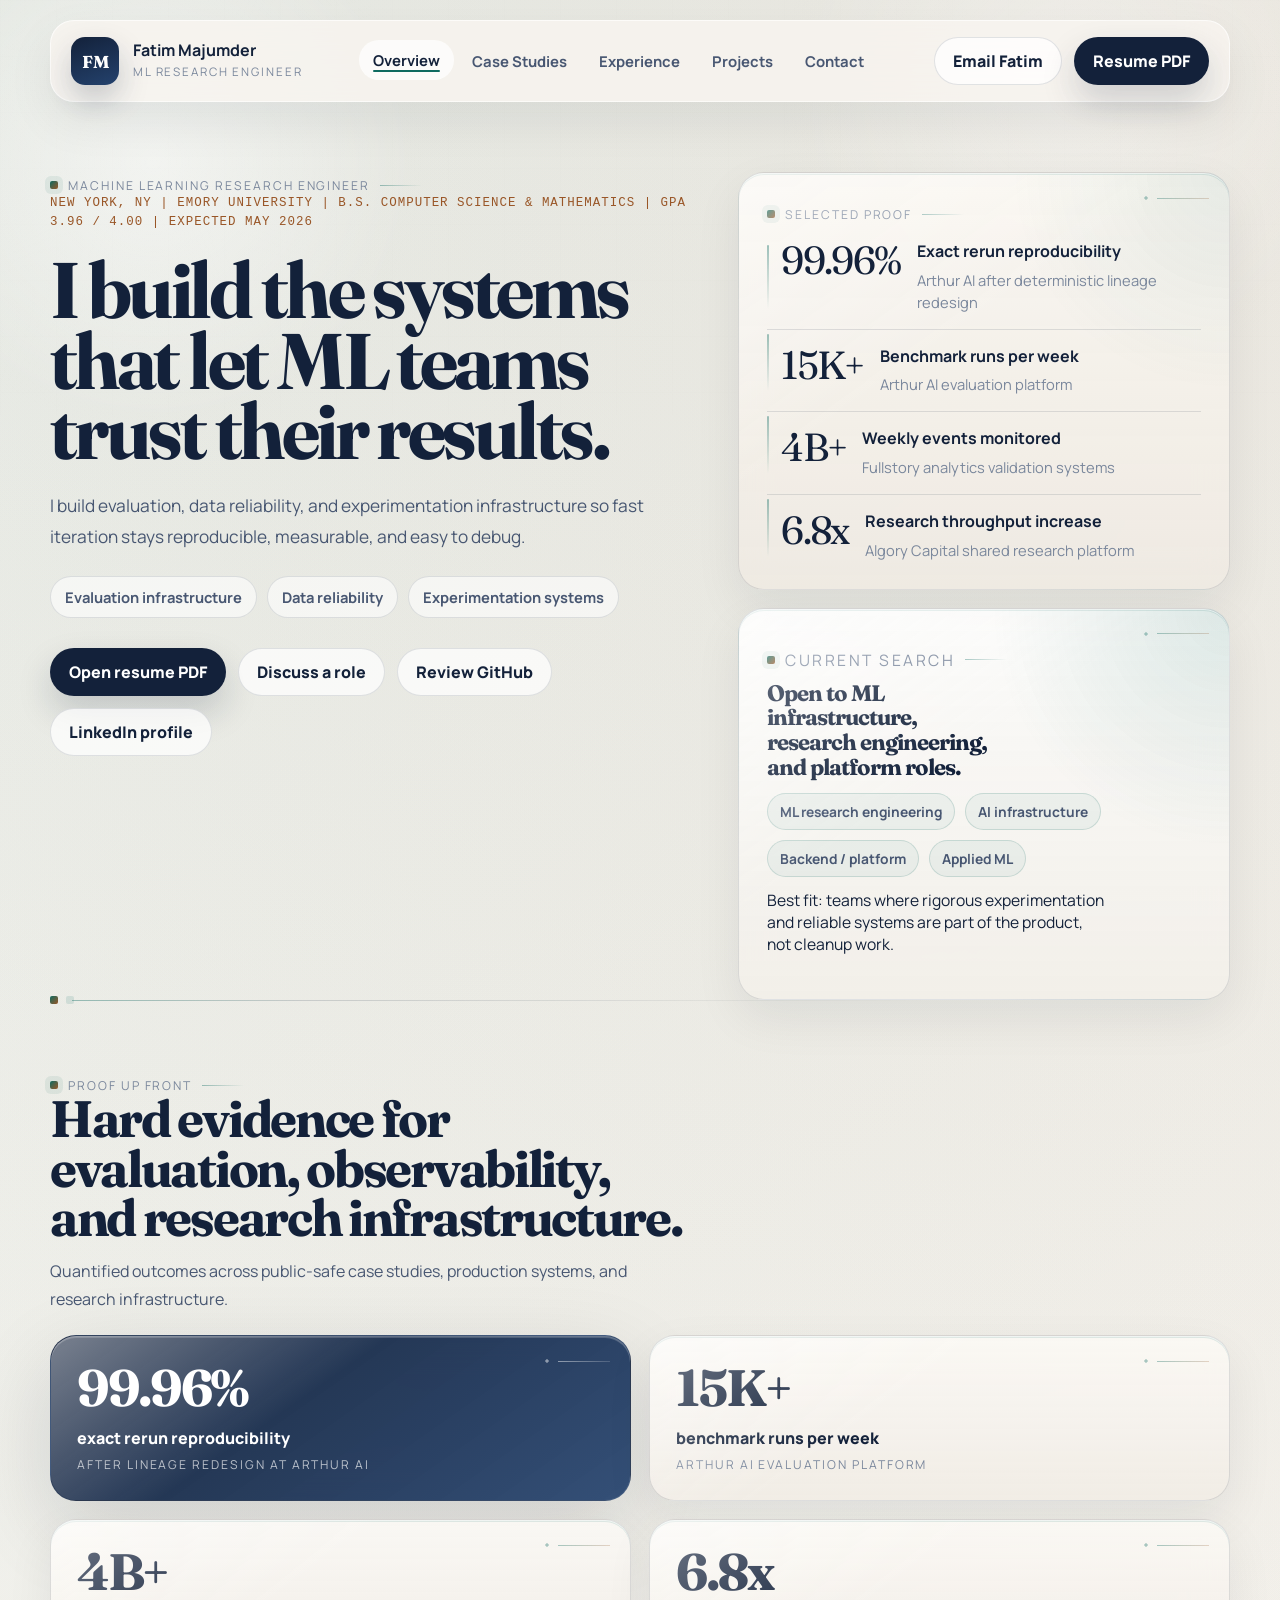
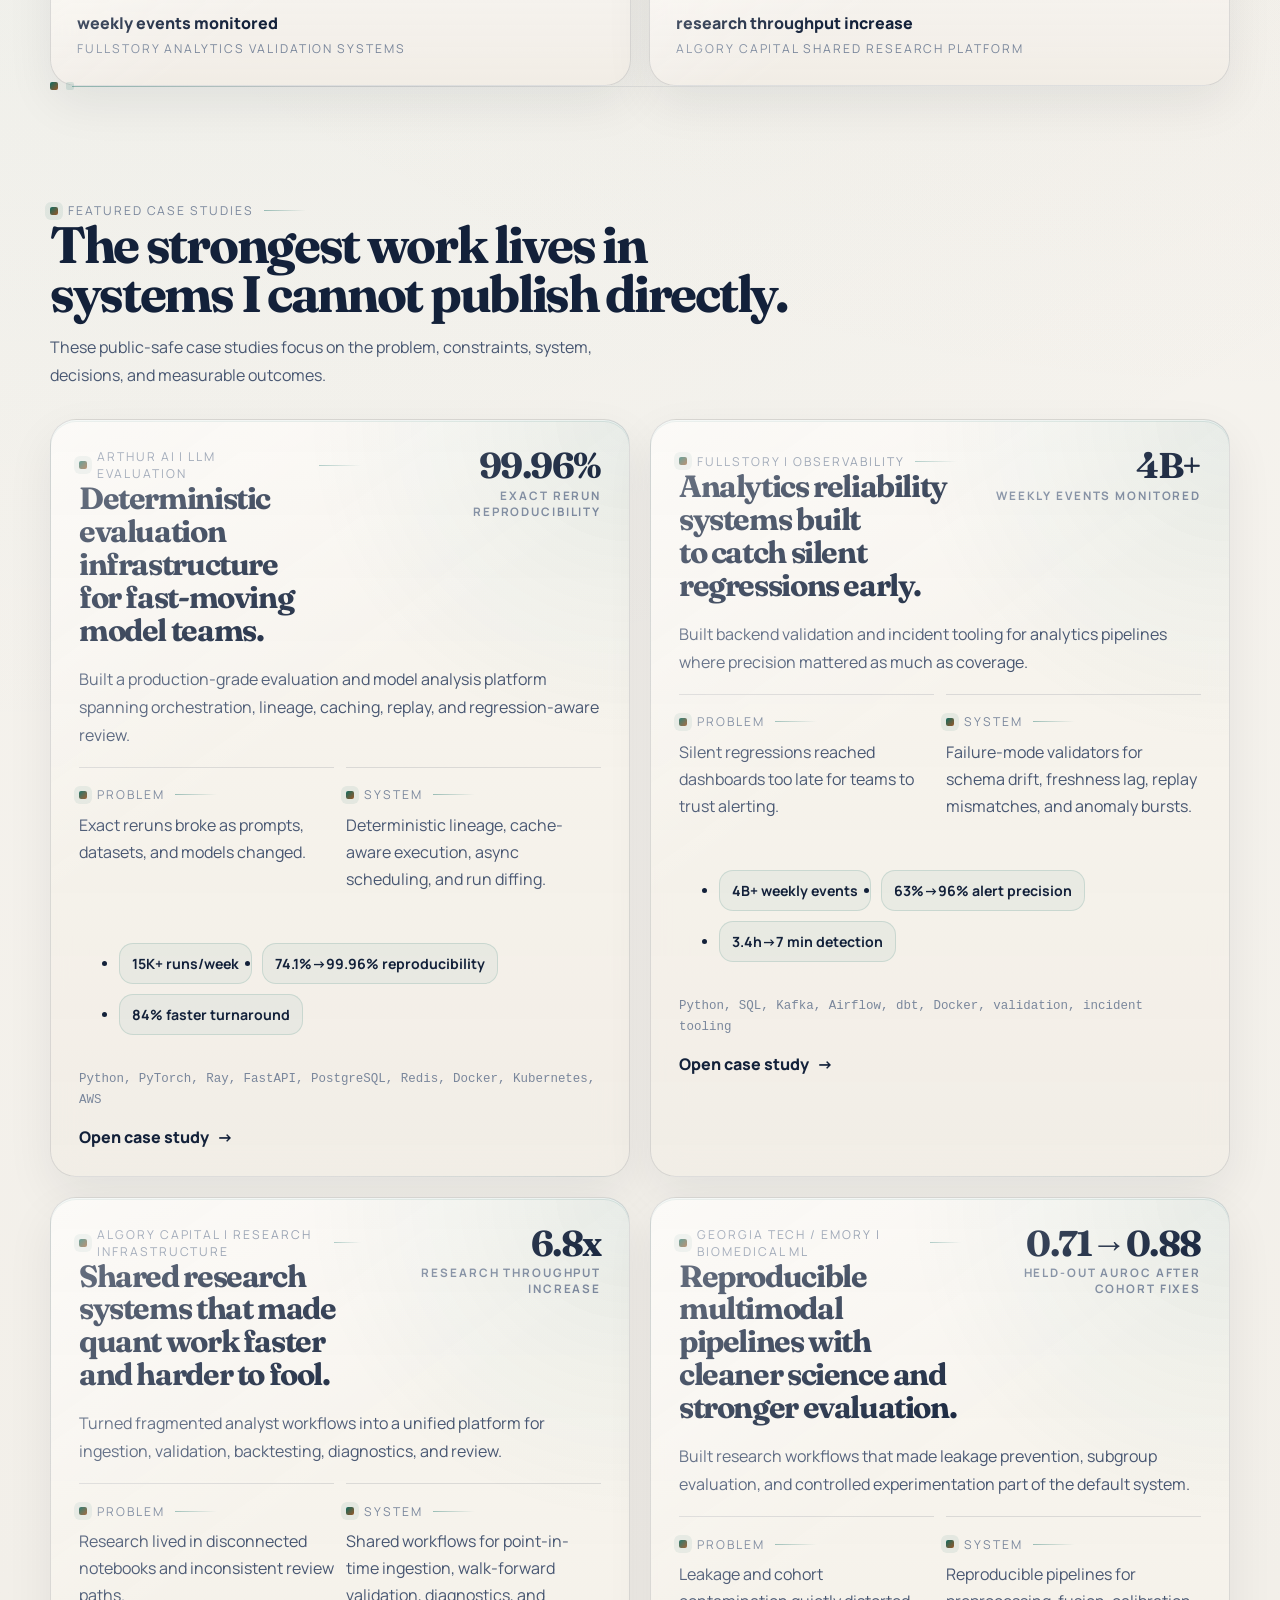
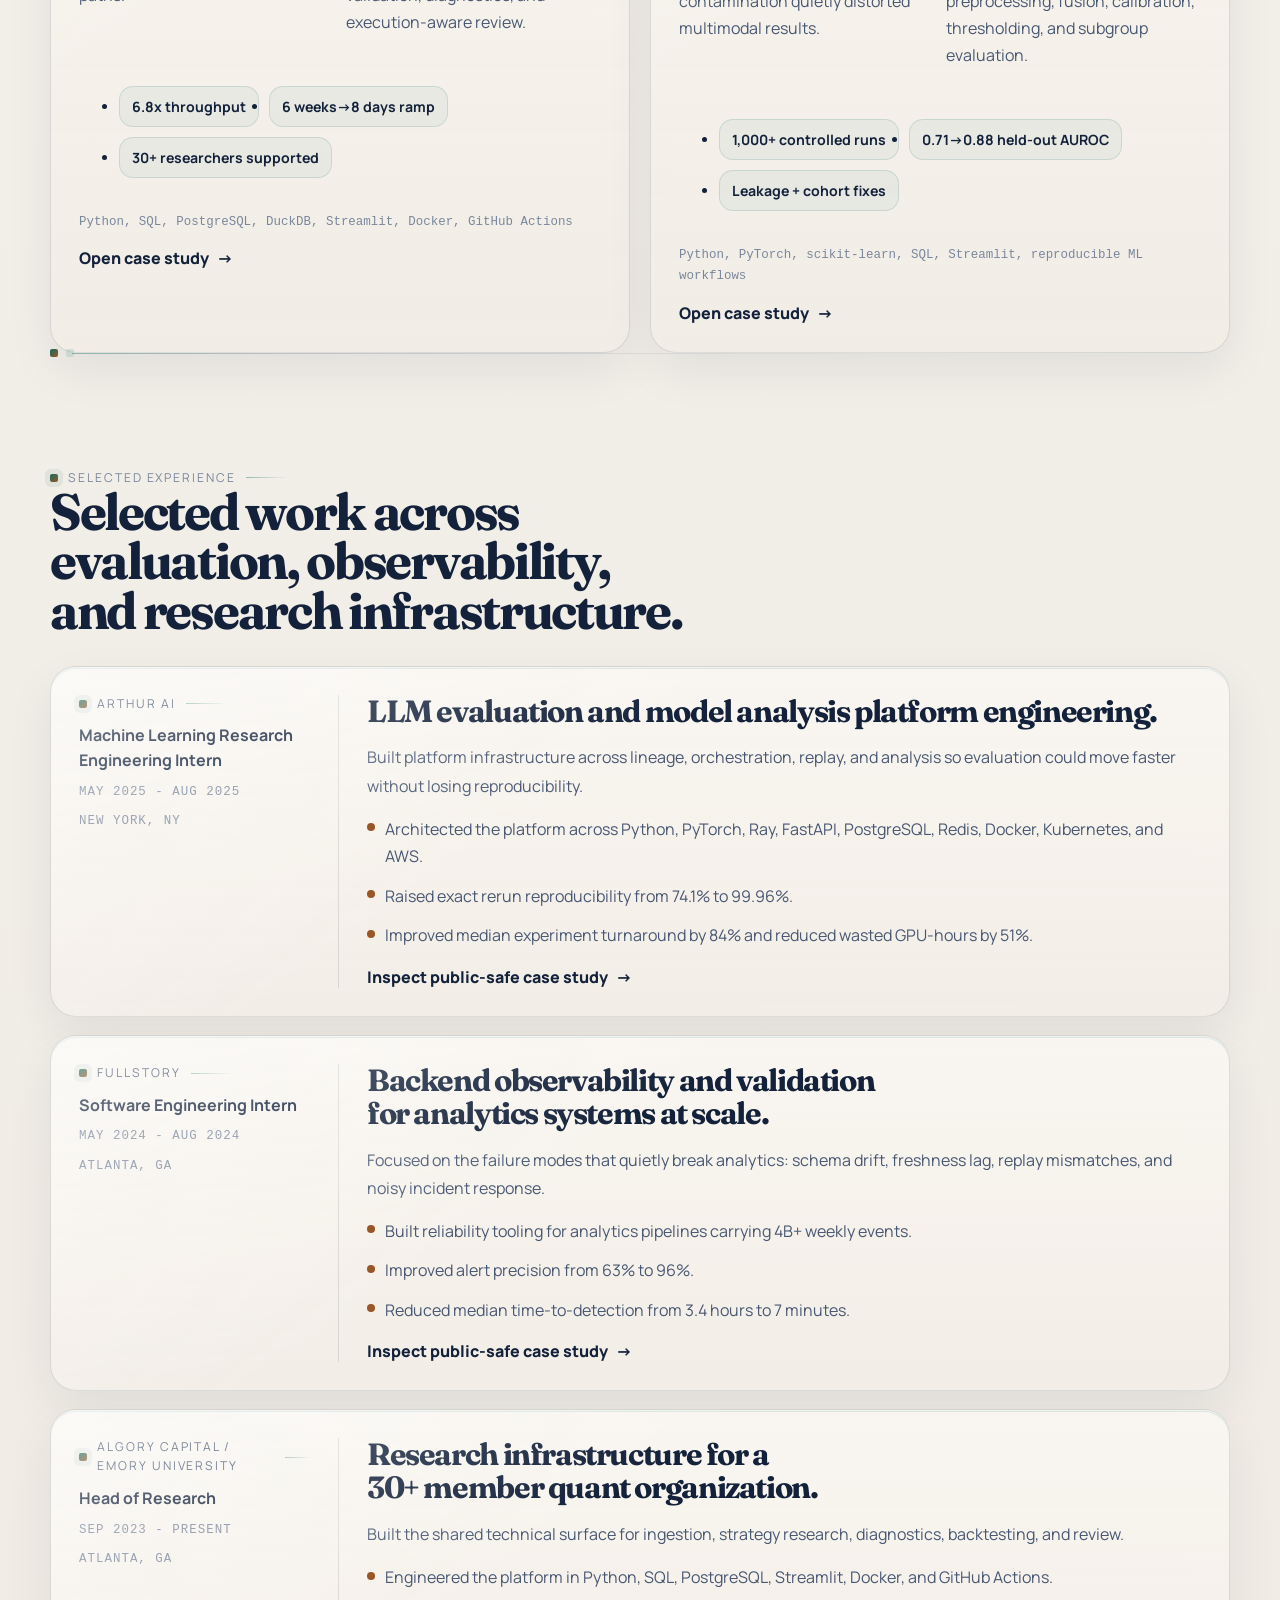
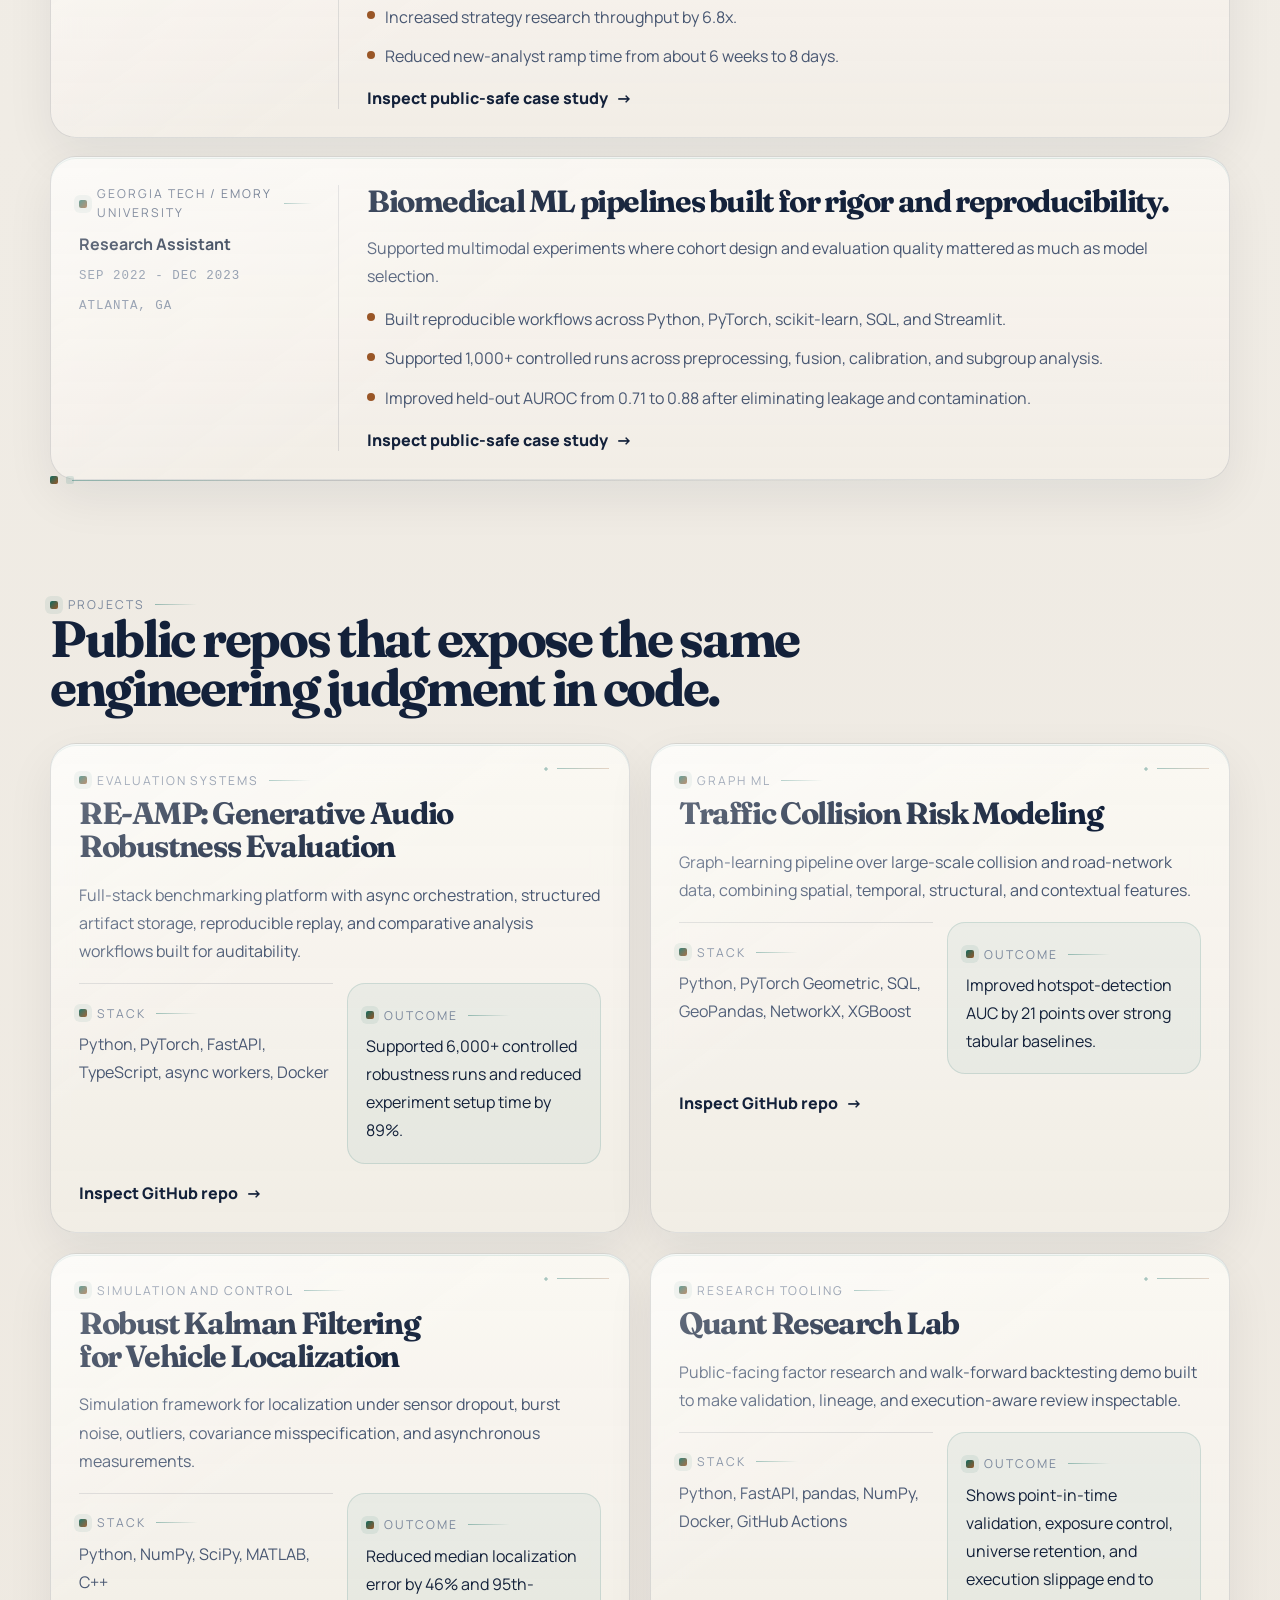
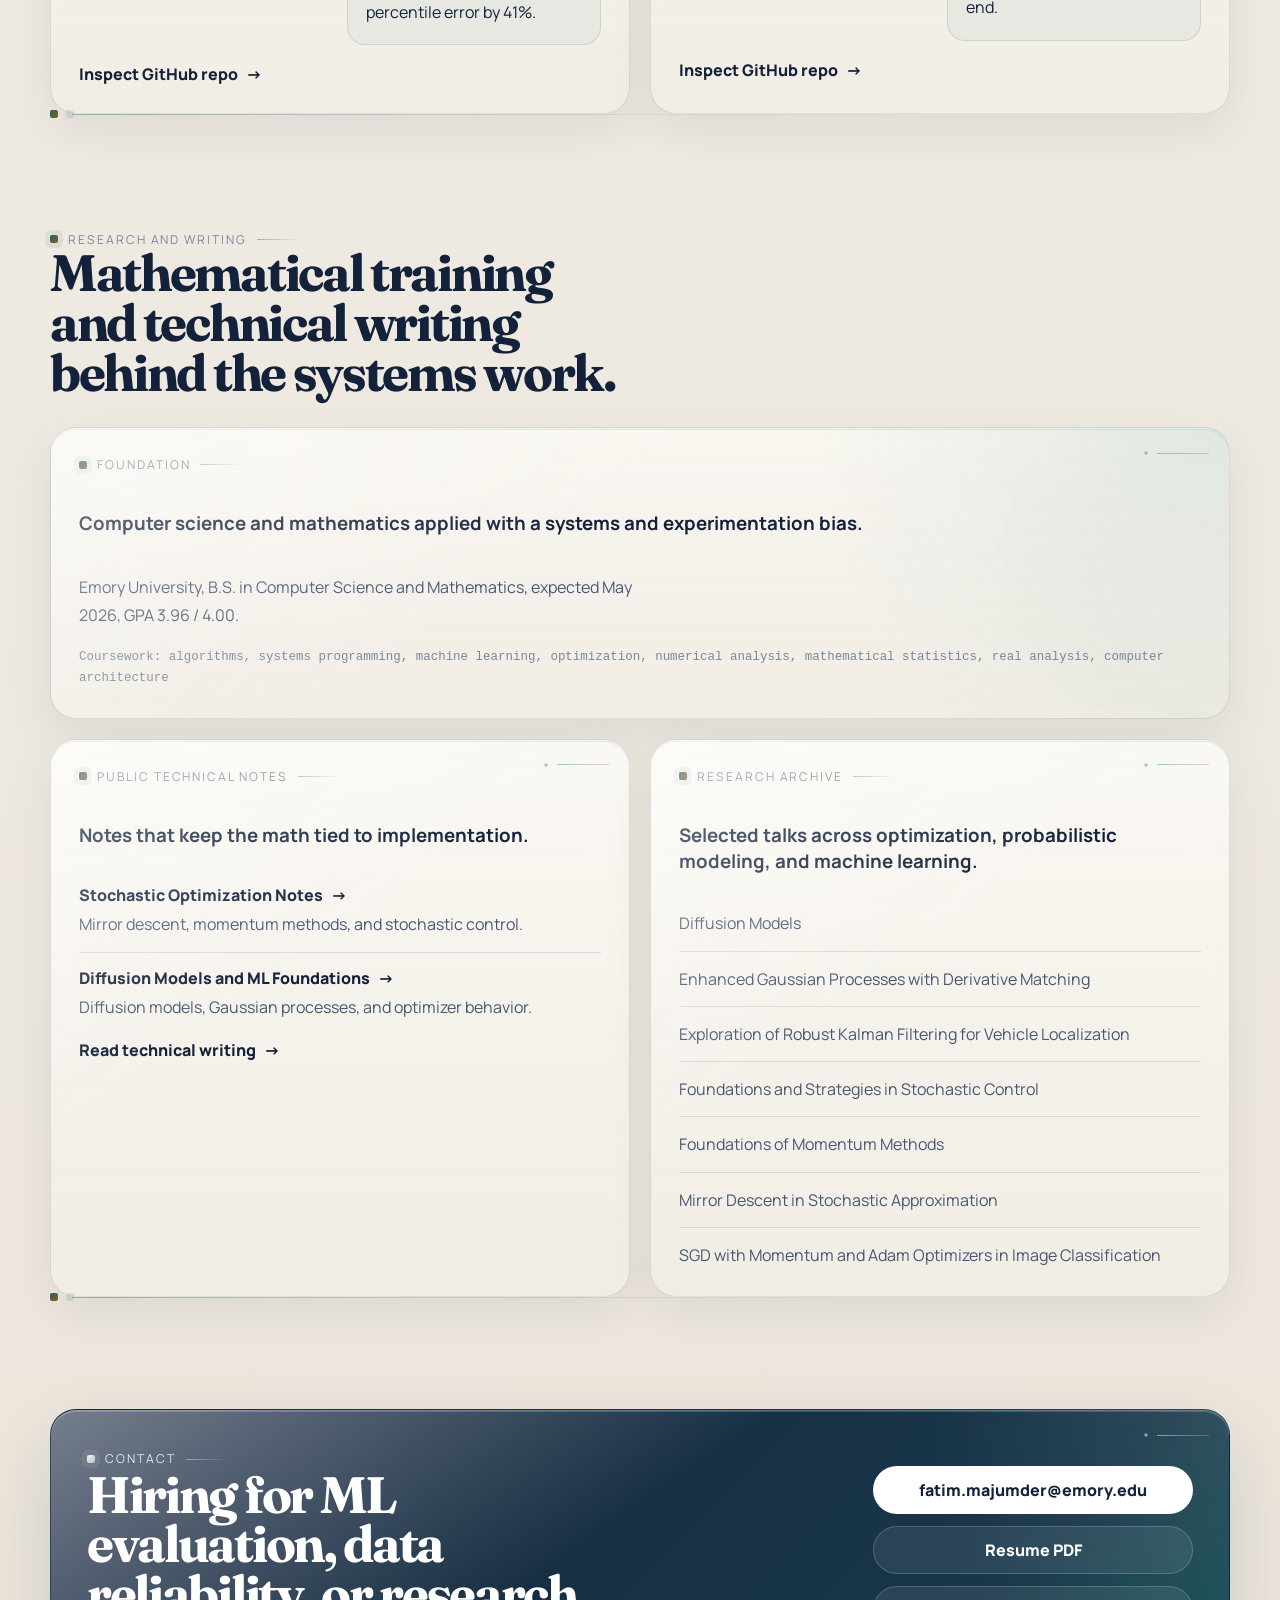
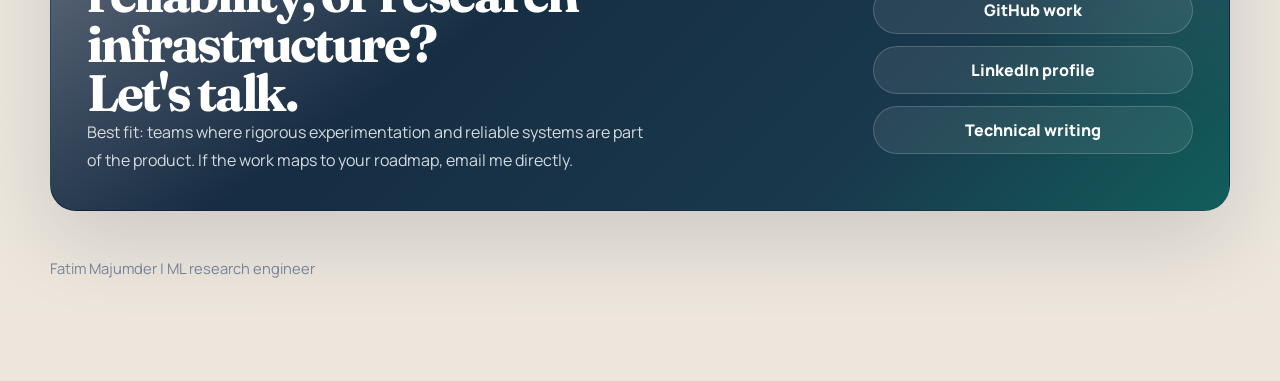
==== index.html @ 19f77b63 "d" ====
<!DOCTYPE html>
<html lang="en">
  <head>
    <meta charset="UTF-8">
    <meta name="viewport" content="width=device-width, initial-scale=1.0">
    <meta
      name="description"
      content="Fatim Majumder is a machine learning research engineer building evaluation platforms, observability systems, and research infrastructure for reliable ML and data systems."
   >
    <meta
      name="keywords"
      content="Fatim Majumder, machine learning research engineer, ML infrastructure, AI infrastructure, evaluation systems, observability, backend engineering, applied machine learning"
   >
    <meta name="author" content="Fatim Majumder">
    <meta name="robots" content="index, follow">
    <meta name="theme-color" content="#10213d">
    <title>Fatim Majumder | ML Research Engineer, Evaluation, AI Infrastructure</title>
    <link rel="canonical" href="https://fatimmajumder.github.io/">
    <link rel="icon" href="./assets/favicon.svg" type="image/svg+xml">
    <meta property="og:site_name" content="Fatim Majumder">
    <meta
      property="og:title"
      content="Fatim Majumder | ML Research Engineer, Evaluation, AI Infrastructure"
   >
    <meta
      property="og:description"
      content="Machine learning research engineer building evaluation platforms, observability systems, and research infrastructure with quantified impact."
   >
    <meta property="og:type" content="website">
    <meta property="og:url" content="https://fatimmajumder.github.io/">
    <meta
      property="og:image"
      content="https://fatimmajumder.github.io/assets/social-preview.png"
   >
    <meta property="og:image:width" content="1200">
    <meta property="og:image:height" content="630">
    <meta
      property="og:image:alt"
      content="Fatim Majumder personal site preview highlighting ML systems, evaluation, observability, and research infrastructure."
   >
    <meta name="twitter:card" content="summary_large_image">
    <meta
      name="twitter:title"
      content="Fatim Majumder | ML Research Engineer, Evaluation, AI Infrastructure"
   >
    <meta
      name="twitter:description"
      content="Evaluation platforms, data reliability systems, and research infrastructure grounded in quantified results."
   >
    <meta
      name="twitter:image"
      content="https://fatimmajumder.github.io/assets/social-preview.png"
   >
    <meta
      name="twitter:image:alt"
      content="Fatim Majumder personal site preview with metrics and technical positioning."
   >
    <link rel="preconnect" href="https://fonts.googleapis.com">
    <link rel="preconnect" href="https://fonts.gstatic.com" crossorigin>
    <link
      href="https://fonts.googleapis.com/css2?family=Fraunces:opsz,wght@9..144,600;9..144,700&family=Manrope:wght@400;500;600;700;800&display=swap"
      rel="stylesheet"
   >
    <link rel="stylesheet" href="./styles.css">
    <script type="application/ld+json">
      {
        "@context": "https://schema.org",
        "@graph": [
          {
            "@type": "Person",
            "name": "Fatim Majumder",
            "url": "https://fatimmajumder.github.io/",
            "email": "mailto:fatim.majumder@emory.edu",
            "jobTitle": "Machine Learning Research Engineer",
            "description": "Machine learning research engineer building evaluation platforms, observability systems, and research infrastructure.",
            "homeLocation": {
              "@type": "Place",
              "name": "New York, NY"
            },
            "affiliation": {
              "@type": "CollegeOrUniversity",
              "name": "Emory University"
            },
            "sameAs": [
              "https://github.com/fatimmajumder",
              "https://www.linkedin.com/in/fatim-majumder",
              "https://medium.com/@fatimm"
            ],
            "knowsAbout": [
              "Machine learning evaluation",
              "AI infrastructure",
              "Observability",
              "Data reliability",
              "Experimentation infrastructure",
              "Applied machine learning",
              "Backend systems",
              "Platform engineering"
            ]
          },
          {
            "@type": "WebSite",
            "name": "Fatim Majumder",
            "url": "https://fatimmajumder.github.io/",
            "description": "Personal site of Fatim Majumder with case studies, projects, and technical writing."
          }
        ]
      }
    </script>
  </head>
  <body>
    <a class="skip-link" href="#main-content">Skip to main content</a>

    <div class="site-shell">
      <header class="site-header">
        <div class="site-header-inner">
          <a class="brand-lockup" href="#top" aria-label="Fatim Majumder home">
            <span class="brand-mark" aria-hidden="true">FM</span>
            <span class="brand-copy">
              <strong>Fatim Majumder</strong>
              <span>ML research engineer</span>
            </span>
          </a>

          <nav class="site-nav" aria-label="Primary navigation">
            <a class="nav-link" href="#top">Overview</a>
            <a class="nav-link" href="#case-studies">Case Studies</a>
            <a class="nav-link" href="#experience">Experience</a>
            <a class="nav-link" href="#projects">Projects</a>
            <a class="nav-link" href="#contact">Contact</a>
          </nav>

          <div class="header-actions">
            <a class="button button-secondary" href="mailto:fatim.majumder@emory.edu">
              Email Fatim
            </a>
            <a
              class="button button-primary"
              href="./assets/Fatim-Majumder-Resume.pdf"
              download
              aria-label="Download resume PDF"
            >
              Resume PDF
            </a>
          </div>
        </div>
      </header>

      <main id="main-content">
        <section class="hero section" id="top" aria-labelledby="hero-title">
          <div class="hero-copy">
            <p class="eyebrow">Machine Learning Research Engineer</p>
            <p class="hero-meta">
              New York, NY | Emory University | B.S. Computer Science &amp;
              Mathematics | GPA 3.96 / 4.00 | Expected May 2026
            </p>
            <h1 id="hero-title">
              I build the systems that let ML teams trust their results.
            </h1>
            <p class="hero-summary">
              I build evaluation, data reliability, and experimentation
              infrastructure so fast iteration stays reproducible, measurable,
              and easy to debug.
            </p>

            <ul class="hero-focus-list" aria-label="Core focus areas">
              <li>Evaluation infrastructure</li>
              <li>Data reliability</li>
              <li>Experimentation systems</li>
            </ul>

            <div class="hero-actions">
              <a
                class="button button-primary"
                href="./assets/Fatim-Majumder-Resume.pdf"
                download
                aria-label="Download resume PDF"
              >
                Open resume PDF
              </a>
              <a class="button button-secondary" href="mailto:fatim.majumder@emory.edu">
                Discuss a role
              </a>
              <a
                class="button button-secondary"
                href="https://github.com/fatimmajumder"
                target="_blank"
                rel="noreferrer"
              >
                Review GitHub
              </a>
              <a
                class="button button-secondary"
                href="https://www.linkedin.com/in/fatim-majumder"
                target="_blank"
                rel="noreferrer"
              >
                LinkedIn profile
              </a>
            </div>
          </div>

          <aside class="hero-rail" aria-label="Selected proof and search focus">
            <article class="hero-rail-card hero-proof-rail">
              <p class="detail-label">Selected proof</p>
              <ul class="hero-proof-list">
                <li class="hero-proof-item">
                  <span class="hero-proof-value">99.96%</span>
                  <div class="hero-proof-copy">
                    <strong>Exact rerun reproducibility</strong>
                    <span>Arthur AI after deterministic lineage redesign</span>
                  </div>
                </li>
                <li class="hero-proof-item">
                  <span class="hero-proof-value">15K+</span>
                  <div class="hero-proof-copy">
                    <strong>Benchmark runs per week</strong>
                    <span>Arthur AI evaluation platform</span>
                  </div>
                </li>
                <li class="hero-proof-item">
                  <span class="hero-proof-value">4B+</span>
                  <div class="hero-proof-copy">
                    <strong>Weekly events monitored</strong>
                    <span>Fullstory analytics validation systems</span>
                  </div>
                </li>
                <li class="hero-proof-item">
                  <span class="hero-proof-value">6.8x</span>
                  <div class="hero-proof-copy">
                    <strong>Research throughput increase</strong>
                    <span>Algory Capital shared research platform</span>
                  </div>
                </li>
              </ul>
            </article>

            <article class="hero-rail-card hero-status-card">
              <p class="detail-label">Current search</p>
              <h2>Open to ML infrastructure, research engineering, and platform roles.</h2>
              <ul class="hero-role-list" aria-label="Current role targets">
                <li>ML research engineering</li>
                <li>AI infrastructure</li>
                <li>Backend / platform</li>
                <li>Applied ML</li>
              </ul>
              <p>
                Best fit: teams where rigorous experimentation and reliable
                systems are part of the product, not cleanup work.
              </p>
            </article>
          </aside>
        </section>

        <section class="section proof-section" aria-labelledby="proof-title">
          <div class="section-heading section-heading-compact">
            <p class="eyebrow">Proof Up Front</p>
            <h2 id="proof-title">Hard evidence for evaluation, observability, and research infrastructure.</h2>
            <p class="section-intro">
              Quantified outcomes across public-safe case studies, production
              systems, and research infrastructure.
            </p>
          </div>

          <ul class="proof-grid">
            <li>
              <article class="proof-card">
                <p class="proof-value">99.96%</p>
                <p class="proof-label">exact rerun reproducibility</p>
                <p class="proof-context">after lineage redesign at Arthur AI</p>
              </article>
            </li>
            <li>
              <article class="proof-card">
                <p class="proof-value">15K+</p>
                <p class="proof-label">benchmark runs per week</p>
                <p class="proof-context">Arthur AI evaluation platform</p>
              </article>
            </li>
            <li>
              <article class="proof-card">
                <p class="proof-value">4B+</p>
                <p class="proof-label">weekly events monitored</p>
                <p class="proof-context">Fullstory analytics validation systems</p>
              </article>
            </li>
            <li>
              <article class="proof-card">
                <p class="proof-value">6.8x</p>
                <p class="proof-label">research throughput increase</p>
                <p class="proof-context">Algory Capital shared research platform</p>
              </article>
            </li>
          </ul>
        </section>

        <section class="section" id="case-studies" aria-labelledby="case-studies-title">
          <div class="section-heading">
            <p class="eyebrow">Featured Case Studies</p>
            <h2 id="case-studies-title">
              The strongest work lives in systems I cannot publish directly.
            </h2>
            <p class="section-intro">
              These public-safe case studies focus on the problem, constraints,
              system, decisions, and measurable outcomes.
            </p>
          </div>

          <div class="case-study-grid">
            <article class="content-card case-study-card">
              <header class="card-header card-header-split">
                <div>
                  <p class="card-kicker">Arthur AI | LLM evaluation</p>
                  <h3>Deterministic evaluation infrastructure for fast-moving model teams.</h3>
                </div>
                <div class="card-proof">
                  <span class="card-proof-value">99.96%</span>
                  <span class="card-proof-label">exact rerun reproducibility</span>
                </div>
              </header>
              <p class="card-summary">
                Built a production-grade evaluation and model analysis platform
                spanning orchestration, lineage, caching, replay, and
                regression-aware review.
              </p>
              <div class="card-compact-grid">
                <article class="compact-detail">
                  <p class="detail-label">Problem</p>
                  <p>
                    Exact reruns broke as prompts, datasets, and models
                    changed.
                  </p>
                </article>
                <article class="compact-detail">
                  <p class="detail-label">System</p>
                  <p>
                    Deterministic lineage, cache-aware execution, async
                    scheduling, and run diffing.
                  </p>
                </article>
              </div>
              <ul class="case-metric-list" aria-label="Key outcomes">
                <li>15K+ runs/week</li>
                <li>74.1%→99.96% reproducibility</li>
                <li>84% faster turnaround</li>
              </ul>
              <div class="card-footer">
                <p class="stack-list">
                  Python, PyTorch, Ray, FastAPI, PostgreSQL, Redis, Docker,
                  Kubernetes, AWS
                </p>
                <div class="card-actions">
                  <a class="text-link" href="./case-studies/llm-evaluation-platforms.html">
                    Open case study
                  </a>
                </div>
              </div>
            </article>

            <article class="content-card case-study-card">
              <header class="card-header card-header-split">
                <div>
                  <p class="card-kicker">Fullstory | Observability</p>
                  <h3>Analytics reliability systems built to catch silent regressions early.</h3>
                </div>
                <div class="card-proof">
                  <span class="card-proof-value">4B+</span>
                  <span class="card-proof-label">weekly events monitored</span>
                </div>
              </header>
              <p class="card-summary">
                Built backend validation and incident tooling for analytics
                pipelines where precision mattered as much as coverage.
              </p>
              <div class="card-compact-grid">
                <article class="compact-detail">
                  <p class="detail-label">Problem</p>
                  <p>
                    Silent regressions reached dashboards too late for teams to
                    trust alerting.
                  </p>
                </article>
                <article class="compact-detail">
                  <p class="detail-label">System</p>
                  <p>
                    Failure-mode validators for schema drift, freshness lag,
                    replay mismatches, and anomaly bursts.
                  </p>
                </article>
              </div>
              <ul class="case-metric-list" aria-label="Key outcomes">
                <li>4B+ weekly events</li>
                <li>63%→96% alert precision</li>
                <li>3.4h→7 min detection</li>
              </ul>
              <div class="card-footer">
                <p class="stack-list">
                  Python, SQL, Kafka, Airflow, dbt, Docker, validation, incident
                  tooling
                </p>
                <div class="card-actions">
                  <a
                    class="text-link"
                    href="./case-studies/analytics-observability-systems.html"
                  >
                    Open case study
                  </a>
                </div>
              </div>
            </article>

            <article class="content-card case-study-card">
              <header class="card-header card-header-split">
                <div>
                  <p class="card-kicker">Algory Capital | Research infrastructure</p>
                  <h3>Shared research systems that made quant work faster and harder to fool.</h3>
                </div>
                <div class="card-proof">
                  <span class="card-proof-value">6.8x</span>
                  <span class="card-proof-label">research throughput increase</span>
                </div>
              </header>
              <p class="card-summary">
                Turned fragmented analyst workflows into a unified platform for
                ingestion, validation, backtesting, diagnostics, and review.
              </p>
              <div class="card-compact-grid">
                <article class="compact-detail">
                  <p class="detail-label">Problem</p>
                  <p>
                    Research lived in disconnected notebooks and inconsistent
                    review paths.
                  </p>
                </article>
                <article class="compact-detail">
                  <p class="detail-label">System</p>
                  <p>
                    Shared workflows for point-in-time ingestion, walk-forward
                    validation, diagnostics, and execution-aware review.
                  </p>
                </article>
              </div>
              <ul class="case-metric-list" aria-label="Key outcomes">
                <li>6.8x throughput</li>
                <li>6 weeks→8 days ramp</li>
                <li>30+ researchers supported</li>
              </ul>
              <div class="card-footer">
                <p class="stack-list">
                  Python, SQL, PostgreSQL, DuckDB, Streamlit, Docker, GitHub
                  Actions
                </p>
                <div class="card-actions">
                  <a class="text-link" href="./case-studies/quant-research-infrastructure.html">
                    Open case study
                  </a>
                </div>
              </div>
            </article>

            <article class="content-card case-study-card">
              <header class="card-header card-header-split">
                <div>
                  <p class="card-kicker">Georgia Tech / Emory | Biomedical ML</p>
                  <h3>Reproducible multimodal pipelines with cleaner science and stronger evaluation.</h3>
                </div>
                <div class="card-proof">
                  <span class="card-proof-value">0.71→0.88</span>
                  <span class="card-proof-label">held-out AUROC after cohort fixes</span>
                </div>
              </header>
              <p class="card-summary">
                Built research workflows that made leakage prevention, subgroup
                evaluation, and controlled experimentation part of the default
                system.
              </p>
              <div class="card-compact-grid">
                <article class="compact-detail">
                  <p class="detail-label">Problem</p>
                  <p>
                    Leakage and cohort contamination quietly distorted
                    multimodal results.
                  </p>
                </article>
                <article class="compact-detail">
                  <p class="detail-label">System</p>
                  <p>
                    Reproducible pipelines for preprocessing, fusion,
                    calibration, thresholding, and subgroup evaluation.
                  </p>
                </article>
              </div>
              <ul class="case-metric-list" aria-label="Key outcomes">
                <li>1,000+ controlled runs</li>
                <li>0.71→0.88 held-out AUROC</li>
                <li>Leakage + cohort fixes</li>
              </ul>
              <div class="card-footer">
                <p class="stack-list">
                  Python, PyTorch, scikit-learn, SQL, Streamlit, reproducible ML
                  workflows
                </p>
                <div class="card-actions">
                  <a
                    class="text-link"
                    href="./case-studies/biomedical-ml-research-systems.html"
                  >
                    Open case study
                  </a>
                </div>
              </div>
            </article>
          </div>
        </section>

        <section class="section" id="experience" aria-labelledby="experience-title">
          <div class="section-heading">
            <p class="eyebrow">Selected Experience</p>
            <h2 id="experience-title">
              Selected work across evaluation, observability, and research
              infrastructure.
            </h2>
          </div>

          <div class="experience-list">
            <article class="content-card experience-card">
              <div class="experience-meta">
                <p class="card-kicker">Arthur AI</p>
                <p>Machine Learning Research Engineering Intern</p>
                <p>May 2025 - Aug 2025</p>
                <p>New York, NY</p>
              </div>
              <div class="experience-body">
                <h3>LLM evaluation and model analysis platform engineering.</h3>
                <p>
                  Built platform infrastructure across lineage, orchestration,
                  replay, and analysis so evaluation could move faster without
                  losing reproducibility.
                </p>
                <ul class="bullet-list">
                  <li>
                    Architected the platform across Python, PyTorch, Ray,
                    FastAPI, PostgreSQL, Redis, Docker, Kubernetes, and AWS.
                  </li>
                  <li>
                    Raised exact rerun reproducibility from 74.1% to 99.96%.
                  </li>
                  <li>
                    Improved median experiment turnaround by 84% and reduced
                    wasted GPU-hours by 51%.
                  </li>
                </ul>
                <a class="text-link" href="./case-studies/llm-evaluation-platforms.html">
                  Inspect public-safe case study
                </a>
              </div>
            </article>

            <article class="content-card experience-card">
              <div class="experience-meta">
                <p class="card-kicker">Fullstory</p>
                <p>Software Engineering Intern</p>
                <p>May 2024 - Aug 2024</p>
                <p>Atlanta, GA</p>
              </div>
              <div class="experience-body">
                <h3>Backend observability and validation for analytics systems at scale.</h3>
                <p>
                  Focused on the failure modes that quietly break analytics:
                  schema drift, freshness lag, replay mismatches, and noisy
                  incident response.
                </p>
                <ul class="bullet-list">
                  <li>
                    Built reliability tooling for analytics pipelines carrying
                    4B+ weekly events.
                  </li>
                  <li>
                    Improved alert precision from 63% to 96%.
                  </li>
                  <li>
                    Reduced median time-to-detection from 3.4 hours to 7
                    minutes.
                  </li>
                </ul>
                <a
                  class="text-link"
                  href="./case-studies/analytics-observability-systems.html"
                >
                  Inspect public-safe case study
                </a>
              </div>
            </article>

            <article class="content-card experience-card">
              <div class="experience-meta">
                <p class="card-kicker">Algory Capital / Emory University</p>
                <p>Head of Research</p>
                <p>Sep 2023 - Present</p>
                <p>Atlanta, GA</p>
              </div>
              <div class="experience-body">
                <h3>Research infrastructure for a 30+ member quant organization.</h3>
                <p>
                  Built the shared technical surface for ingestion, strategy
                  research, diagnostics, backtesting, and review.
                </p>
                <ul class="bullet-list">
                  <li>
                    Engineered the platform in Python, SQL, PostgreSQL,
                    Streamlit, Docker, and GitHub Actions.
                  </li>
                  <li>
                    Increased strategy research throughput by 6.8x.
                  </li>
                  <li>
                    Reduced new-analyst ramp time from about 6 weeks to 8 days.
                  </li>
                </ul>
                <a class="text-link" href="./case-studies/quant-research-infrastructure.html">
                  Inspect public-safe case study
                </a>
              </div>
            </article>

            <article class="content-card experience-card">
              <div class="experience-meta">
                <p class="card-kicker">Georgia Tech / Emory University</p>
                <p>Research Assistant</p>
                <p>Sep 2022 - Dec 2023</p>
                <p>Atlanta, GA</p>
              </div>
              <div class="experience-body">
                <h3>Biomedical ML pipelines built for rigor and reproducibility.</h3>
                <p>
                  Supported multimodal experiments where cohort design and
                  evaluation quality mattered as much as model selection.
                </p>
                <ul class="bullet-list">
                  <li>
                    Built reproducible workflows across Python, PyTorch,
                    scikit-learn, SQL, and Streamlit.
                  </li>
                  <li>
                    Supported 1,000+ controlled runs across preprocessing,
                    fusion, calibration, and subgroup analysis.
                  </li>
                  <li>
                    Improved held-out AUROC from 0.71 to 0.88 after eliminating
                    leakage and contamination.
                  </li>
                </ul>
                <a
                  class="text-link"
                  href="./case-studies/biomedical-ml-research-systems.html"
                >
                  Inspect public-safe case study
                </a>
              </div>
            </article>
          </div>
        </section>

        <section class="section" id="projects" aria-labelledby="projects-title">
          <div class="section-heading">
            <p class="eyebrow">Projects</p>
            <h2 id="projects-title">
              Public repos that expose the same engineering judgment in code.
            </h2>
          </div>

          <div class="project-grid">
            <article class="content-card project-card">
              <header class="card-header">
                <p class="card-kicker">Evaluation systems</p>
                <h3>RE-AMP: Generative Audio Robustness Evaluation</h3>
              </header>
              <p class="card-summary">
                Full-stack benchmarking platform with async orchestration,
                structured artifact storage, reproducible replay, and
                comparative analysis workflows built for auditability.
              </p>
              <div class="card-detail-grid card-detail-grid-compact">
                <article class="detail-block">
                  <p class="detail-label">Stack</p>
                  <p>
                    Python, PyTorch, FastAPI, TypeScript, async workers, Docker
                  </p>
                </article>
                <article class="detail-block detail-block-outcome">
                  <p class="detail-label">Outcome</p>
                  <p>
                    Supported 6,000+ controlled robustness runs and reduced
                    experiment setup time by 89%.
                  </p>
                </article>
              </div>
              <div class="card-actions">
                <a
                  class="text-link"
                  href="https://github.com/fatimmajumder/re-amp-audio-eval"
                  target="_blank"
                  rel="noreferrer"
                >
                  Inspect GitHub repo
                </a>
              </div>
            </article>

            <article class="content-card project-card">
              <header class="card-header">
                <p class="card-kicker">Graph ML</p>
                <h3>Traffic Collision Risk Modeling</h3>
              </header>
              <p class="card-summary">
                Graph-learning pipeline over large-scale collision and
                road-network data, combining spatial, temporal, structural, and
                contextual features.
              </p>
              <div class="card-detail-grid card-detail-grid-compact">
                <article class="detail-block">
                  <p class="detail-label">Stack</p>
                  <p>
                    Python, PyTorch Geometric, SQL, GeoPandas, NetworkX,
                    XGBoost
                  </p>
                </article>
                <article class="detail-block detail-block-outcome">
                  <p class="detail-label">Outcome</p>
                  <p>
                    Improved hotspot-detection AUC by 21 points over strong
                    tabular baselines.
                  </p>
                </article>
              </div>
              <div class="card-actions">
                <a
                  class="text-link"
                  href="https://github.com/fatimmajumder/traffic-collision-risk"
                  target="_blank"
                  rel="noreferrer"
                >
                  Inspect GitHub repo
                </a>
              </div>
            </article>

            <article class="content-card project-card">
              <header class="card-header">
                <p class="card-kicker">Simulation and control</p>
                <h3>Robust Kalman Filtering for Vehicle Localization</h3>
              </header>
              <p class="card-summary">
                Simulation framework for localization under sensor dropout,
                burst noise, outliers, covariance misspecification, and
                asynchronous measurements.
              </p>
              <div class="card-detail-grid card-detail-grid-compact">
                <article class="detail-block">
                  <p class="detail-label">Stack</p>
                  <p>Python, NumPy, SciPy, MATLAB, C++</p>
                </article>
                <article class="detail-block detail-block-outcome">
                  <p class="detail-label">Outcome</p>
                  <p>
                    Reduced median localization error by 46% and
                    95th-percentile error by 41%.
                  </p>
                </article>
              </div>
              <div class="card-actions">
                <a
                  class="text-link"
                  href="https://github.com/fatimmajumder/robust-kalman-localization"
                  target="_blank"
                  rel="noreferrer"
                >
                  Inspect GitHub repo
                </a>
              </div>
            </article>

            <article class="content-card project-card">
              <header class="card-header">
                <p class="card-kicker">Research tooling</p>
                <h3>Quant Research Lab</h3>
              </header>
              <p class="card-summary">
                Public-facing factor research and walk-forward backtesting demo
                built to make validation, lineage, and execution-aware review
                inspectable.
              </p>
              <div class="card-detail-grid card-detail-grid-compact">
                <article class="detail-block">
                  <p class="detail-label">Stack</p>
                  <p>
                    Python, FastAPI, pandas, NumPy, Docker, GitHub Actions
                  </p>
                </article>
                <article class="detail-block detail-block-outcome">
                  <p class="detail-label">Outcome</p>
                  <p>
                    Shows point-in-time validation, exposure control, universe
                    retention, and execution slippage end to end.
                  </p>
                </article>
              </div>
              <div class="card-actions">
                <a
                  class="text-link"
                  href="https://github.com/fatimmajumder/quant-research-lab"
                  target="_blank"
                  rel="noreferrer"
                >
                  Inspect GitHub repo
                </a>
              </div>
            </article>
          </div>
        </section>

        <section class="section" id="writing" aria-labelledby="writing-title">
          <div class="section-heading">
            <p class="eyebrow">Research and Writing</p>
            <h2 id="writing-title">
              Mathematical training and technical writing behind the systems
              work.
            </h2>
          </div>

          <div class="writing-grid">
            <article class="content-card writing-card writing-card-foundation">
              <p class="card-kicker">Foundation</p>
              <h3>Computer science and mathematics applied with a systems and experimentation bias.</h3>
              <p class="card-summary">
                Emory University, B.S. in Computer Science and Mathematics,
                expected May 2026, GPA 3.96 / 4.00.
              </p>
              <p class="stack-list">
                Coursework: algorithms, systems programming, machine learning,
                optimization, numerical analysis, mathematical statistics, real
                analysis, computer architecture
              </p>
            </article>

            <article class="content-card writing-card">
              <p class="card-kicker">Public technical notes</p>
              <h3>Notes that keep the math tied to implementation.</h3>
              <ul class="link-list">
                <li>
                  <a
                    class="text-link"
                    href="https://github.com/fatimmajumder/stochastic-optimization-notes"
                    target="_blank"
                    rel="noreferrer"
                  >
                    Stochastic Optimization Notes
                  </a>
                  <span>Mirror descent, momentum methods, and stochastic control.</span>
                </li>
                <li>
                  <a
                    class="text-link"
                    href="https://github.com/fatimmajumder/diffusion-models-notes"
                    target="_blank"
                    rel="noreferrer"
                  >
                    Diffusion Models and ML Foundations
                  </a>
                  <span>Diffusion models, Gaussian processes, and optimizer behavior.</span>
                </li>
              </ul>
              <div class="card-actions">
                <a
                  class="text-link"
                  href="https://medium.com/@fatimm"
                  target="_blank"
                  rel="noreferrer"
                >
                  Read technical writing
                </a>
              </div>
            </article>

            <article class="content-card writing-card">
              <p class="card-kicker">Research archive</p>
              <h3>Selected talks across optimization, probabilistic modeling, and machine learning.</h3>
              <ul class="archive-list">
                <li>Diffusion Models</li>
                <li>Enhanced Gaussian Processes with Derivative Matching</li>
                <li>Exploration of Robust Kalman Filtering for Vehicle Localization</li>
                <li>Foundations and Strategies in Stochastic Control</li>
                <li>Foundations of Momentum Methods</li>
                <li>Mirror Descent in Stochastic Approximation</li>
                <li>SGD with Momentum and Adam Optimizers in Image Classification</li>
              </ul>
            </article>
          </div>
        </section>

        <section class="section" id="contact" aria-labelledby="contact-title">
          <div class="contact-card">
            <div class="contact-copy">
              <p class="eyebrow">Contact</p>
              <h2 id="contact-title">
                Hiring for ML evaluation, data reliability, or research
                infrastructure? Let&apos;s talk.
              </h2>
              <p>
                Best fit: teams where rigorous experimentation and reliable
                systems are part of the product. If the work maps to your
                roadmap, email me directly.
              </p>
            </div>

            <div class="contact-links">
              <a class="button button-primary" href="mailto:fatim.majumder@emory.edu">
                fatim.majumder@emory.edu
              </a>
              <a
                class="button button-secondary"
                href="./assets/Fatim-Majumder-Resume.pdf"
                download
                aria-label="Download resume PDF"
              >
                Resume PDF
              </a>
              <a
                class="button button-secondary"
                href="https://github.com/fatimmajumder"
                target="_blank"
                rel="noreferrer"
              >
                GitHub work
              </a>
              <a
                class="button button-secondary"
                href="https://www.linkedin.com/in/fatim-majumder"
                target="_blank"
                rel="noreferrer"
              >
                LinkedIn profile
              </a>
              <a
                class="button button-secondary"
                href="https://medium.com/@fatimm"
                target="_blank"
                rel="noreferrer"
              >
                Technical writing
              </a>
            </div>
          </div>
        </section>
      </main>

      <footer class="site-footer">
        <p>
          Fatim Majumder | ML research engineer
        </p>
      </footer>
    </div>

    <script src="./script.js" defer></script>
  </body>
</html>
---- styles.css ----
:root {
  --page: #f2efe9;
  --page-strong: #f7f4ef;
  --surface: rgba(255, 255, 255, 0.74);
  --surface-strong: rgba(255, 255, 255, 0.9);
  --surface-muted: rgba(241, 238, 231, 0.88);
  --ink: #13213a;
  --ink-soft: #485772;
  --ink-muted: #7a879c;
  --line: rgba(19, 33, 58, 0.12);
  --line-strong: rgba(19, 33, 58, 0.2);
  --accent: #0f6b61;
  --accent-soft: rgba(15, 107, 97, 0.09);
  --signal: rgba(15, 107, 97, 0.4);
  --signal-soft: rgba(15, 107, 97, 0.12);
  --signal-warm: rgba(153, 86, 39, 0.26);
  --warm: #995627;
  --shadow: 0 18px 48px rgba(16, 24, 38, 0.07);
  --shadow-strong: 0 28px 84px rgba(16, 24, 38, 0.14);
  --display: "Fraunces", serif;
  --body: "Manrope", sans-serif;
  --mono: "SFMono-Regular", "Menlo", "Monaco", monospace;
}

*,
*::before,
*::after {
  box-sizing: border-box;
}

html {
  scroll-behavior: smooth;
  scroll-padding-top: 7.5rem;
}

body {
  margin: 0;
  min-height: 100vh;
  overflow-x: clip;
  color: var(--ink);
  font-family: var(--body);
  background:
    radial-gradient(circle at top left, rgba(15, 107, 97, 0.08), transparent 28%),
    radial-gradient(circle at top right, rgba(153, 86, 39, 0.08), transparent 24%),
    linear-gradient(180deg, #faf8f4 0%, var(--page) 38%, #ece6dd 100%);
}

body::before {
  content: "";
  position: fixed;
  inset: 0;
  pointer-events: none;
  background-image:
    linear-gradient(rgba(19, 33, 58, 0.015) 1px, transparent 1px),
    linear-gradient(90deg, rgba(19, 33, 58, 0.015) 1px, transparent 1px);
  background-size: 56px 56px;
  mask-image: linear-gradient(180deg, rgba(0, 0, 0, 0.3), transparent 78%);
}

body::after {
  content: "";
  position: fixed;
  inset: 0;
  pointer-events: none;
  background:
    radial-gradient(circle at 12% 18%, rgba(255, 255, 255, 0.7), transparent 20%),
    radial-gradient(circle at 84% 10%, rgba(255, 255, 255, 0.45), transparent 22%);
  opacity: 0.7;
}

a {
  color: inherit;
  text-decoration-thickness: 1px;
  text-underline-offset: 0.18em;
}

img {
  display: block;
  max-width: 100%;
}

button,
a {
  -webkit-tap-highlight-color: transparent;
}

:focus-visible {
  outline: 3px solid rgba(15, 107, 97, 0.35);
  outline-offset: 4px;
}

.skip-link {
  position: absolute;
  top: 12px;
  left: 12px;
  z-index: 100;
  padding: 10px 14px;
  border-radius: 999px;
  background: var(--ink);
  color: #fff;
  transform: translateY(-200%);
  transition: transform 160ms ease;
}

.skip-link:focus-visible {
  transform: translateY(0);
}

.site-shell,
.case-shell {
  position: relative;
  z-index: 1;
  width: min(1180px, calc(100% - 40px));
  margin: 0 auto;
  padding: 20px 0 88px;
}

.section {
  padding-top: clamp(72px, 9vw, 112px);
}

main > .section:not(.hero):not(.page-hero) {
  position: relative;
}

main > .section:not(.hero):not(.page-hero)::before {
  content: "";
  position: absolute;
  top: 0;
  left: 22px;
  right: 0;
  height: 1px;
  background: linear-gradient(90deg, var(--signal), rgba(19, 33, 58, 0.16) 20%, transparent 74%);
}

main > .section:not(.hero):not(.page-hero)::after {
  content: "";
  position: absolute;
  top: -4px;
  left: 0;
  width: 8px;
  height: 8px;
  border-radius: 2px;
  background: linear-gradient(135deg, var(--accent), var(--warm));
  box-shadow: 16px 0 0 var(--signal-soft);
}

.site-header {
  position: sticky;
  top: 18px;
  z-index: 30;
  margin-bottom: 28px;
}

.site-header-inner {
  display: grid;
  grid-template-columns: auto 1fr auto;
  align-items: center;
  gap: 22px;
  padding: 16px 20px;
  border: 1px solid rgba(255, 255, 255, 0.65);
  border-radius: 24px;
  background: rgba(248, 245, 239, 0.82);
  box-shadow: var(--shadow);
  backdrop-filter: blur(18px);
}

.brand-lockup {
  display: inline-flex;
  align-items: center;
  gap: 14px;
  min-width: 0;
  text-decoration: none;
}

.brand-mark {
  display: inline-flex;
  align-items: center;
  justify-content: center;
  width: 48px;
  height: 48px;
  flex-shrink: 0;
  border-radius: 14px;
  background: linear-gradient(160deg, #13213a, #24426d);
  color: #fff;
  font-family: var(--display);
  font-size: 1.08rem;
  font-weight: 700;
  box-shadow: 0 14px 30px rgba(19, 33, 58, 0.22);
}

.brand-copy {
  display: grid;
  gap: 4px;
  min-width: 0;
}

.brand-copy strong {
  font-size: 1rem;
  line-height: 1.1;
}

.brand-copy span {
  color: var(--ink-muted);
  font-size: 0.73rem;
  letter-spacing: 0.16em;
  text-transform: uppercase;
}

.site-nav {
  display: flex;
  justify-content: center;
  flex-wrap: wrap;
  gap: 4px;
  min-width: 0;
}

.nav-link {
  position: relative;
  padding: 10px 14px;
  border-radius: 999px;
  color: var(--ink-soft);
  font-size: 0.93rem;
  font-weight: 700;
  text-decoration: none;
  transition:
    color 160ms ease,
    background 160ms ease,
    transform 160ms ease;
}

.nav-link::after {
  content: "";
  position: absolute;
  left: 14px;
  right: 14px;
  bottom: 8px;
  height: 2px;
  border-radius: 999px;
  background: var(--accent);
  opacity: 0;
  transform: scaleX(0.35);
  transform-origin: left;
  transition:
    opacity 160ms ease,
    transform 160ms ease;
}

.nav-link:hover,
.nav-link:focus-visible,
.nav-link.is-active {
  color: var(--ink);
  background: rgba(255, 255, 255, 0.72);
  transform: translateY(-1px);
}

.nav-link:hover::after,
.nav-link:focus-visible::after,
.nav-link.is-active::after {
  opacity: 1;
  transform: scaleX(1);
}

.header-actions,
.hero-actions,
.card-actions,
.page-actions {
  display: flex;
  flex-wrap: wrap;
  gap: 12px;
}

.button {
  display: inline-flex;
  align-items: center;
  justify-content: center;
  min-height: 48px;
  padding: 0 18px;
  border: 1px solid transparent;
  border-radius: 999px;
  font: inherit;
  font-weight: 800;
  text-decoration: none;
  cursor: pointer;
  transition:
    transform 160ms ease,
    box-shadow 160ms ease,
    background 160ms ease,
    border-color 160ms ease,
    color 160ms ease;
}

.button:hover,
.button:focus-visible {
  transform: translateY(-2px);
}

.button-primary {
  background: var(--ink);
  color: #fff;
  box-shadow: 0 16px 34px rgba(19, 33, 58, 0.18);
}

.button-secondary {
  border-color: var(--line);
  background: rgba(255, 255, 255, 0.72);
  color: var(--ink);
}

.hero {
  display: grid;
  grid-template-columns: minmax(0, 1.14fr) minmax(320px, 0.86fr);
  gap: 36px;
  align-items: start;
  padding-top: 42px;
}

.hero-copy,
.page-hero-main,
.experience-meta,
.experience-body {
  min-width: 0;
}

.eyebrow,
.detail-label,
.card-kicker,
.proof-context {
  margin: 0;
  color: var(--ink-muted);
  font-size: 0.76rem;
  letter-spacing: 0.16em;
  text-transform: uppercase;
}

.eyebrow,
.detail-label,
.card-kicker {
  display: inline-flex;
  align-items: center;
  gap: 10px;
  width: fit-content;
}

.eyebrow::before,
.detail-label::before,
.card-kicker::before {
  content: "";
  width: 8px;
  height: 8px;
  flex-shrink: 0;
  border-radius: 2px;
  background: linear-gradient(135deg, var(--accent), var(--warm));
  box-shadow: 0 0 0 5px rgba(15, 107, 97, 0.08);
}

.eyebrow::after,
.detail-label::after,
.card-kicker::after {
  content: "";
  width: 42px;
  height: 1px;
  background: linear-gradient(90deg, var(--signal), transparent);
}

.hero-copy h1,
.section-heading h2,
.card-header h3,
.experience-body h3,
.contact-copy h2,
.page-hero h1,
.metric-value,
.hero-status-card h2,
.boundary-card h2,
.proof-value {
  margin: 0;
  font-family: var(--display);
  font-weight: 700;
  letter-spacing: -0.045em;
}

.hero-proof-value,
.proof-value,
.card-proof-value,
.metric-value,
.hero-meta,
.page-meta,
.stack-list,
.story-grid-case .content-card::after {
  font-variant-numeric: tabular-nums lining-nums;
}

.hero-copy h1 {
  max-width: 11.7ch;
  font-size: clamp(3.2rem, 6.15vw, 5.9rem);
  line-height: 0.9;
  text-wrap: balance;
}

.hero-meta,
.page-meta {
  margin: 0 0 22px;
  color: var(--warm);
  font-family: var(--mono);
  font-size: 0.78rem;
  letter-spacing: 0.08em;
  text-transform: uppercase;
  line-height: 1.55;
  overflow-wrap: anywhere;
}

.hero-summary,
.section-intro,
.card-summary,
.experience-body p,
.contact-copy p,
.page-hero-summary,
.boundary-card p,
.detail-block p:last-child,
.metric-card p:last-child,
.page-rail-list p {
  margin: 0;
  color: var(--ink-soft);
  line-height: 1.76;
}

.hero-summary {
  max-width: 54ch;
  margin-top: 24px;
  font-size: 1.08rem;
}

.hero-focus-list,
.hero-proof-list,
.proof-grid,
.case-study-grid,
.project-grid,
.writing-grid,
.story-grid,
.metric-grid,
.experience-list,
.bullet-list,
.link-list,
.archive-list {
  margin: 0;
  padding: 0;
  list-style: none;
}

.hero-focus-list {
  display: flex;
  flex-wrap: wrap;
  gap: 10px;
  margin-top: 24px;
}

.hero-focus-list li {
  padding: 10px 14px;
  border: 1px solid var(--line);
  border-radius: 999px;
  background: rgba(255, 255, 255, 0.58);
  color: var(--ink-soft);
  font-size: 0.92rem;
  font-weight: 700;
}

.hero-actions {
  margin-top: 30px;
}

.hero-rail {
  display: grid;
  gap: 18px;
}

.hero-rail-card,
.content-card,
.proof-card,
.contact-card,
.metric-card,
.boundary-card,
.page-rail-card {
  position: relative;
  min-width: 0;
  overflow: hidden;
  border: 1px solid var(--line);
  border-radius: 26px;
  background: var(--surface);
  box-shadow:
    inset 0 1px 0 rgba(255, 255, 255, 0.56),
    inset 0 2px 0 rgba(15, 107, 97, 0.12),
    var(--shadow);
  backdrop-filter: blur(16px);
}

.hero-rail-card::before,
.content-card::before,
.proof-card::before,
.contact-card::before,
.metric-card::before,
.boundary-card::before,
.page-rail-card::before {
  content: "";
  position: absolute;
  inset: 0;
  pointer-events: none;
  background: linear-gradient(145deg, rgba(255, 255, 255, 0.42), transparent 42%);
}

.hero-rail-card,
.proof-card,
.project-card,
.writing-card,
.metric-card,
.boundary-card,
.page-rail-card,
.contact-card {
  --panel-signal: var(--signal);
  --panel-signal-fade: var(--signal-warm);
}

.hero-rail-card::after,
.proof-card::after,
.project-card::after,
.writing-card::after,
.metric-card::after,
.boundary-card::after,
.page-rail-card::after,
.contact-card::after {
  content: "";
  position: absolute;
  top: 20px;
  right: 20px;
  width: 68px;
  height: 10px;
  pointer-events: none;
  background:
    radial-gradient(circle, var(--panel-signal) 0 1.4px, transparent 1.9px) 0 50% / 10px 10px no-repeat,
    linear-gradient(90deg, var(--panel-signal), var(--panel-signal-fade)) 16px 50% / 52px 1px no-repeat;
  opacity: 0.88;
}

.hero-rail-card,
.content-card,
.metric-card,
.boundary-card,
.page-rail-card {
  padding: 28px;
}

.hero-proof-rail {
  background:
    radial-gradient(circle at top right, rgba(15, 107, 97, 0.08), transparent 34%),
    linear-gradient(180deg, rgba(249, 246, 241, 0.96), rgba(239, 234, 226, 0.9));
}

.hero-proof-list {
  display: grid;
  gap: 16px;
  margin-top: 18px;
}

.hero-proof-item {
  position: relative;
  display: grid;
  grid-template-columns: auto 1fr;
  gap: 16px;
  padding-left: 14px;
  padding-top: 16px;
  border-top: 1px solid var(--line);
}

.hero-proof-item::before {
  content: "";
  position: absolute;
  top: 4px;
  bottom: 4px;
  left: 0;
  width: 2px;
  border-radius: 999px;
  background: linear-gradient(180deg, var(--signal), rgba(15, 107, 97, 0));
}

.hero-proof-item:first-child {
  padding-top: 0;
  border-top: 0;
}

.hero-proof-value {
  font-family: var(--display);
  font-size: clamp(1.8rem, 4vw, 2.45rem);
  line-height: 1;
  letter-spacing: -0.04em;
}

.hero-proof-copy strong {
  display: block;
  font-size: 1rem;
  line-height: 1.35;
}

.hero-proof-copy span {
  display: block;
  margin-top: 6px;
  color: var(--ink-muted);
  font-size: 0.92rem;
  line-height: 1.5;
}

.hero-status-card {
  background:
    radial-gradient(circle at top right, rgba(15, 107, 97, 0.13), transparent 38%),
    linear-gradient(180deg, rgba(255, 255, 255, 0.82), rgba(242, 239, 233, 0.92));
}

.hero-status-card h2 {
  margin-top: 10px;
  max-width: 14ch;
  font-size: clamp(1.36rem, 1.75vw, 1.82rem);
  line-height: 1.1;
  text-wrap: balance;
}

.hero-role-list {
  display: flex;
  flex-wrap: wrap;
  gap: 10px;
  margin: 14px 0 0;
  padding: 0;
  list-style: none;
}

.hero-role-list li {
  padding: 8px 12px;
  border: 1px solid rgba(15, 107, 97, 0.16);
  border-radius: 999px;
  background: rgba(15, 107, 97, 0.05);
  color: var(--ink-soft);
  font-size: 0.86rem;
  font-weight: 700;
}

.hero-status-card p {
  margin-top: 12px;
  max-width: 34ch;
  font-size: 0.98rem;
}

.section-heading {
  max-width: 800px;
  margin-bottom: 30px;
}

.section-heading-compact {
  margin-bottom: 22px;
}

.proof-section .section-heading {
  max-width: 740px;
}

.section-heading h2,
.contact-copy h2,
.page-hero h1,
.boundary-card h2 {
  font-size: clamp(2.3rem, 4vw, 4.1rem);
  line-height: 0.97;
  text-wrap: balance;
}

.section-intro {
  max-width: 60ch;
  margin-top: 14px;
}

.proof-grid {
  display: grid;
  grid-template-columns: repeat(2, minmax(0, 1fr));
  gap: 18px;
}

.proof-card {
  height: 100%;
  padding: 26px;
  background:
    linear-gradient(180deg, rgba(250, 248, 244, 0.96), rgba(241, 236, 229, 0.9));
}

.proof-grid li:first-child .proof-card {
  background: linear-gradient(145deg, rgba(19, 33, 58, 0.98), rgba(36, 66, 109, 0.92));
  border-color: rgba(255, 255, 255, 0.08);
  box-shadow:
    inset 0 1px 0 rgba(255, 255, 255, 0.12),
    inset 0 2px 0 rgba(255, 255, 255, 0.18),
    var(--shadow-strong);
  --panel-signal: rgba(255, 255, 255, 0.54);
  --panel-signal-fade: rgba(255, 255, 255, 0.18);
}

.proof-grid li:first-child .proof-value,
.proof-grid li:first-child .proof-label {
  color: #fff;
}

.proof-grid li:first-child .proof-context {
  color: rgba(255, 255, 255, 0.68);
}

.proof-value {
  font-size: clamp(2.35rem, 4vw, 3.4rem);
  line-height: 1;
}

.proof-label {
  margin: 14px 0 6px;
  font-size: 1rem;
  font-weight: 800;
  line-height: 1.42;
}

.proof-context {
  line-height: 1.5;
}

.case-study-grid,
.project-grid,
.writing-grid,
.story-grid,
.metric-grid {
  display: grid;
  gap: 20px;
}

.case-study-grid,
.project-grid,
.writing-grid,
.story-grid {
  grid-template-columns: repeat(2, minmax(0, 1fr));
}

.metric-grid {
  grid-template-columns: repeat(3, minmax(0, 1fr));
}

.content-card {
  display: grid;
  gap: 18px;
  align-content: start;
}

.case-study-card {
  background:
    radial-gradient(circle at top right, rgba(15, 107, 97, 0.08), transparent 34%),
    linear-gradient(180deg, rgba(249, 246, 241, 0.97), rgba(241, 237, 229, 0.92));
}

.project-card,
.writing-card {
  background:
    linear-gradient(180deg, rgba(250, 248, 243, 0.97), rgba(241, 237, 229, 0.92));
}

.card-header {
  display: grid;
  gap: 8px;
}

.card-header-split {
  grid-template-columns: minmax(0, 1fr) auto;
  gap: 16px;
  align-items: start;
}

.card-header h3,
.experience-body h3 {
  font-size: clamp(1.45rem, 2.4vw, 2.1rem);
  line-height: 1.07;
  text-wrap: balance;
}

.card-summary {
  max-width: 58ch;
}

.card-proof {
  display: grid;
  justify-items: end;
  gap: 4px;
  min-width: 0;
}

.card-proof-value {
  font-family: var(--display);
  font-size: clamp(1.6rem, 2.8vw, 2.4rem);
  font-weight: 700;
  line-height: 1;
  letter-spacing: -0.04em;
}

.card-proof-label {
  max-width: 14rem;
  color: var(--ink-muted);
  font-size: 0.73rem;
  font-weight: 700;
  letter-spacing: 0.16em;
  text-align: right;
  text-transform: uppercase;
}

.card-detail-grid {
  display: grid;
  grid-template-columns: repeat(3, minmax(0, 1fr));
  gap: 14px;
}

.card-detail-grid-compact {
  grid-template-columns: repeat(2, minmax(0, 1fr));
}

.detail-block {
  padding-top: 16px;
  border-top: 1px solid var(--line);
}

.detail-block p:last-child {
  margin-top: 8px;
}

.detail-block-outcome {
  padding: 18px;
  border: 1px solid rgba(15, 107, 97, 0.14);
  border-radius: 18px;
  background: rgba(15, 107, 97, 0.05);
}

.detail-block-outcome p:last-child {
  color: var(--ink);
}

.card-compact-grid {
  display: grid;
  grid-template-columns: repeat(2, minmax(0, 1fr));
  gap: 12px;
}

.compact-detail {
  padding-top: 14px;
  border-top: 1px solid var(--line);
}

.compact-detail p:last-child {
  margin-top: 8px;
  color: var(--ink-soft);
  line-height: 1.68;
}

.case-metric-list {
  display: flex;
  flex-wrap: wrap;
  gap: 10px;
}

.case-metric-list li {
  padding: 10px 12px;
  border: 1px solid rgba(15, 107, 97, 0.14);
  border-radius: 14px;
  background: rgba(15, 107, 97, 0.05);
  color: var(--ink);
  font-size: 0.88rem;
  font-weight: 700;
  line-height: 1.35;
}

.card-footer {
  display: grid;
  gap: 14px;
  margin-top: auto;
}

.stack-list {
  margin: 0;
  color: var(--ink-muted);
  font-family: var(--mono);
  font-size: 0.78rem;
  line-height: 1.72;
  overflow-wrap: anywhere;
}

.text-link {
  display: inline-flex;
  align-items: center;
  gap: 8px;
  color: var(--ink);
  font-weight: 800;
  text-decoration: none;
}

.text-link::after {
  content: "→";
  transition: transform 160ms ease;
}

.text-link:hover::after,
.text-link:focus-visible::after {
  transform: translateX(2px);
}

.experience-list {
  display: grid;
  gap: 18px;
}

.experience-card {
  grid-template-columns: minmax(220px, 260px) minmax(0, 1fr);
  gap: 28px;
  background:
    linear-gradient(180deg, rgba(249, 246, 241, 0.98), rgba(242, 237, 230, 0.92));
}

.experience-meta {
  display: grid;
  gap: 10px;
  align-content: start;
  padding-right: 26px;
  border-right: 1px solid var(--line);
}

.experience-meta p {
  margin: 0;
  color: var(--ink-soft);
  line-height: 1.55;
}

.experience-meta p:nth-child(2) {
  color: var(--ink);
  font-size: 1rem;
  font-weight: 700;
}

.experience-meta p:nth-child(3),
.experience-meta p:nth-child(4) {
  color: var(--ink-muted);
  font-family: var(--mono);
  font-size: 0.78rem;
  letter-spacing: 0.08em;
  text-transform: uppercase;
}

.experience-body {
  display: grid;
  gap: 16px;
}

.bullet-list {
  display: grid;
  gap: 12px;
}

.bullet-list li {
  position: relative;
  padding-left: 18px;
  color: var(--ink-soft);
  line-height: 1.72;
}

.bullet-list li::before {
  content: "";
  position: absolute;
  top: 0.72em;
  left: 0;
  width: 8px;
  height: 8px;
  border-radius: 50%;
  background: var(--warm);
  transform: translateY(-50%);
}

.writing-card-foundation {
  grid-column: 1 / -1;
  background:
    radial-gradient(circle at top right, rgba(15, 107, 97, 0.1), transparent 34%),
    linear-gradient(180deg, rgba(249, 246, 241, 0.97), rgba(241, 237, 229, 0.92));
}

.link-list,
.archive-list {
  display: grid;
  gap: 14px;
}

.link-list li,
.archive-list li {
  padding-top: 14px;
  border-top: 1px solid var(--line);
}

.link-list li:first-child,
.archive-list li:first-child {
  padding-top: 0;
  border-top: 0;
}

.link-list span {
  display: block;
  margin-top: 6px;
  color: var(--ink-soft);
  line-height: 1.6;
}

.archive-list li {
  color: var(--ink-soft);
  line-height: 1.64;
}

.contact-card {
  display: grid;
  grid-template-columns: minmax(0, 1fr) minmax(240px, 320px);
  gap: 30px;
  align-items: center;
  padding: 36px;
  background:
    radial-gradient(circle at top right, rgba(255, 255, 255, 0.1), transparent 24%),
    linear-gradient(135deg, #13213a, #19384b 72%, #0f6b61 110%);
  color: #fff;
  box-shadow:
    inset 0 1px 0 rgba(255, 255, 255, 0.12),
    inset 0 2px 0 rgba(255, 255, 255, 0.18),
    var(--shadow-strong);
  --panel-signal: rgba(255, 255, 255, 0.54);
  --panel-signal-fade: rgba(255, 255, 255, 0.18);
}

.contact-copy h2 {
  max-width: 14ch;
}

.contact-copy p {
  max-width: 56ch;
}

.contact-card .eyebrow,
.contact-card p {
  color: rgba(255, 255, 255, 0.82);
}

.contact-card .eyebrow::before {
  background: linear-gradient(135deg, rgba(255, 255, 255, 0.95), rgba(255, 255, 255, 0.55));
  box-shadow: 0 0 0 5px rgba(255, 255, 255, 0.08);
}

.contact-card .eyebrow::after {
  background: linear-gradient(90deg, rgba(255, 255, 255, 0.42), transparent);
}

.contact-links {
  display: grid;
  gap: 12px;
  justify-items: stretch;
}

.contact-links .button {
  width: 100%;
}

.contact-card .button-primary {
  background: #fff;
  color: var(--ink);
  box-shadow: none;
}

.contact-card .button-secondary {
  border-color: rgba(255, 255, 255, 0.18);
  background: rgba(255, 255, 255, 0.08);
  color: #fff;
}

.site-footer {
  padding-top: 32px;
  color: var(--ink-muted);
  font-size: 0.92rem;
}

.page-hero {
  display: grid;
  grid-template-columns: minmax(0, 1.15fr) minmax(300px, 0.85fr);
  gap: 30px;
  align-items: start;
  padding-top: 48px;
}

.hero + .section,
.page-hero + .section {
  padding-top: clamp(44px, 6vw, 72px);
}

.page-hero-main {
  display: grid;
  gap: 18px;
}

.page-hero-summary {
  max-width: 64ch;
}

.page-hero-rail {
  display: grid;
  gap: 18px;
}

.page-rail-card {
  background:
    radial-gradient(circle at top right, rgba(15, 107, 97, 0.08), transparent 32%),
    linear-gradient(180deg, rgba(249, 246, 241, 0.97), rgba(241, 236, 229, 0.92));
}

.page-rail-list {
  display: grid;
  gap: 14px;
  margin-top: 18px;
}

.page-rail-list div {
  position: relative;
  padding-left: 16px;
  padding-top: 14px;
  border-top: 1px solid var(--line);
}

.page-rail-list div::before {
  content: "";
  position: absolute;
  top: 18px;
  bottom: 0;
  left: 0;
  width: 2px;
  border-radius: 999px;
  background: linear-gradient(180deg, var(--signal), rgba(15, 107, 97, 0));
}

.page-rail-list div:first-child {
  padding-top: 0;
  border-top: 0;
}

.page-rail-list div:first-child::before {
  top: 4px;
}

.page-rail-list span {
  display: block;
  color: var(--ink-muted);
  font-size: 0.74rem;
  font-weight: 700;
  letter-spacing: 0.16em;
  text-transform: uppercase;
}

.page-rail-list p {
  margin-top: 8px;
}

.back-link {
  display: inline-flex;
  align-items: center;
  gap: 8px;
  width: fit-content;
  color: var(--ink);
  font-weight: 800;
  text-decoration: none;
}

.back-link::before {
  content: "<";
}

.metric-card {
  background:
    linear-gradient(180deg, rgba(249, 246, 241, 0.97), rgba(241, 236, 229, 0.92));
}

.metric-grid .metric-card:first-child {
  background: linear-gradient(145deg, rgba(19, 33, 58, 0.98), rgba(36, 66, 109, 0.92));
  border-color: rgba(255, 255, 255, 0.08);
  box-shadow:
    inset 0 1px 0 rgba(255, 255, 255, 0.12),
    inset 0 2px 0 rgba(255, 255, 255, 0.18),
    var(--shadow-strong);
  --panel-signal: rgba(255, 255, 255, 0.54);
  --panel-signal-fade: rgba(255, 255, 255, 0.18);
}

.metric-grid .metric-card:first-child .detail-label,
.metric-grid .metric-card:first-child .metric-value,
.metric-grid .metric-card:first-child p:last-child {
  color: #fff;
}

.metric-grid .metric-card:first-child .detail-label {
  opacity: 0.8;
}

.metric-grid .metric-card:first-child p:last-child {
  opacity: 0.88;
}

.metric-value {
  margin-top: 10px;
  font-size: clamp(2.2rem, 3.6vw, 3.35rem);
  line-height: 1;
}

.metric-card p:last-child {
  margin-top: 12px;
}

.story-grid-case {
  counter-reset: story-step;
}

.story-grid-case .content-card {
  counter-increment: story-step;
}

.story-grid-case .content-card::after {
  content: "0" counter(story-step);
  position: absolute;
  top: 24px;
  right: 24px;
  color: var(--ink-muted);
  font-family: var(--mono);
  font-size: 0.78rem;
  letter-spacing: 0.08em;
}

.story-grid-case .content-card:last-child {
  grid-column: 1 / -1;
}

.boundary-card {
  background:
    radial-gradient(circle at top right, rgba(15, 107, 97, 0.1), transparent 34%),
    linear-gradient(180deg, rgba(249, 246, 241, 0.97), rgba(241, 236, 229, 0.92));
}

.boundary-card h2 {
  margin: 10px 0 12px;
}

@media (max-width: 1120px) {
  .site-header-inner {
    grid-template-columns: 1fr;
    justify-items: start;
  }

  .site-nav,
  .header-actions {
    justify-content: flex-start;
  }

  .hero,
  .page-hero,
  .contact-card {
    grid-template-columns: 1fr;
  }
}

@media (max-width: 960px) {
  .case-study-grid,
  .project-grid,
  .writing-grid,
  .story-grid,
  .metric-grid,
  .proof-grid {
    grid-template-columns: 1fr;
  }

  .card-detail-grid,
  .card-detail-grid-compact,
  .card-compact-grid {
    grid-template-columns: 1fr;
  }

  .card-header-split {
    grid-template-columns: 1fr;
  }

  .card-proof {
    justify-items: start;
  }

  .card-proof-label {
    text-align: left;
  }

  .experience-card {
    grid-template-columns: 1fr;
  }

  .experience-meta {
    padding-right: 0;
    padding-bottom: 18px;
    border-right: 0;
    border-bottom: 1px solid var(--line);
  }

  .writing-card-foundation {
    grid-column: auto;
  }
}

@media (max-width: 720px) {
  html {
    scroll-padding-top: 2rem;
  }

  .site-header {
    position: static;
  }

  .site-shell,
  .case-shell {
    width: min(100% - 20px, 100%);
    padding-top: 12px;
    padding-bottom: 64px;
  }

  .section {
    padding-top: 56px;
  }

  .site-header-inner,
  .hero-rail-card,
  .content-card,
  .proof-card,
  .metric-card,
  .boundary-card,
  .contact-card,
  .page-rail-card {
    padding: 22px;
  }

  .eyebrow::after,
  .detail-label::after,
  .card-kicker::after {
    width: 30px;
  }

  .hero-rail-card::after,
  .proof-card::after,
  .project-card::after,
  .writing-card::after,
  .metric-card::after,
  .boundary-card::after,
  .page-rail-card::after,
  .contact-card::after {
    top: 16px;
    right: 16px;
    width: 52px;
  }

  .header-actions {
    display: none;
  }

  .hero-copy h1 {
    max-width: 8ch;
    font-size: clamp(2.7rem, 12vw, 4.5rem);
  }

  .hero-summary {
    font-size: 1rem;
  }

  .section-heading h2,
  .contact-copy h2,
  .page-hero h1,
  .boundary-card h2 {
    line-height: 1.02;
  }

  .hero-actions,
  .page-actions,
  .contact-links {
    width: 100%;
  }

  .hero-actions .button,
  .page-actions .button,
  .contact-links .button {
    width: 100%;
  }

  .hero-proof-item {
    grid-template-columns: 1fr;
    gap: 10px;
  }

  .case-metric-list {
    display: grid;
  }

  .proof-grid li:first-child .proof-card {
    box-shadow: var(--shadow);
  }
}

@media (prefers-reduced-motion: reduce) {
  html {
    scroll-behavior: auto;
  }

  *,
  *::before,
  *::after {
    animation: none !important;
    transition: none !important;
  }
}
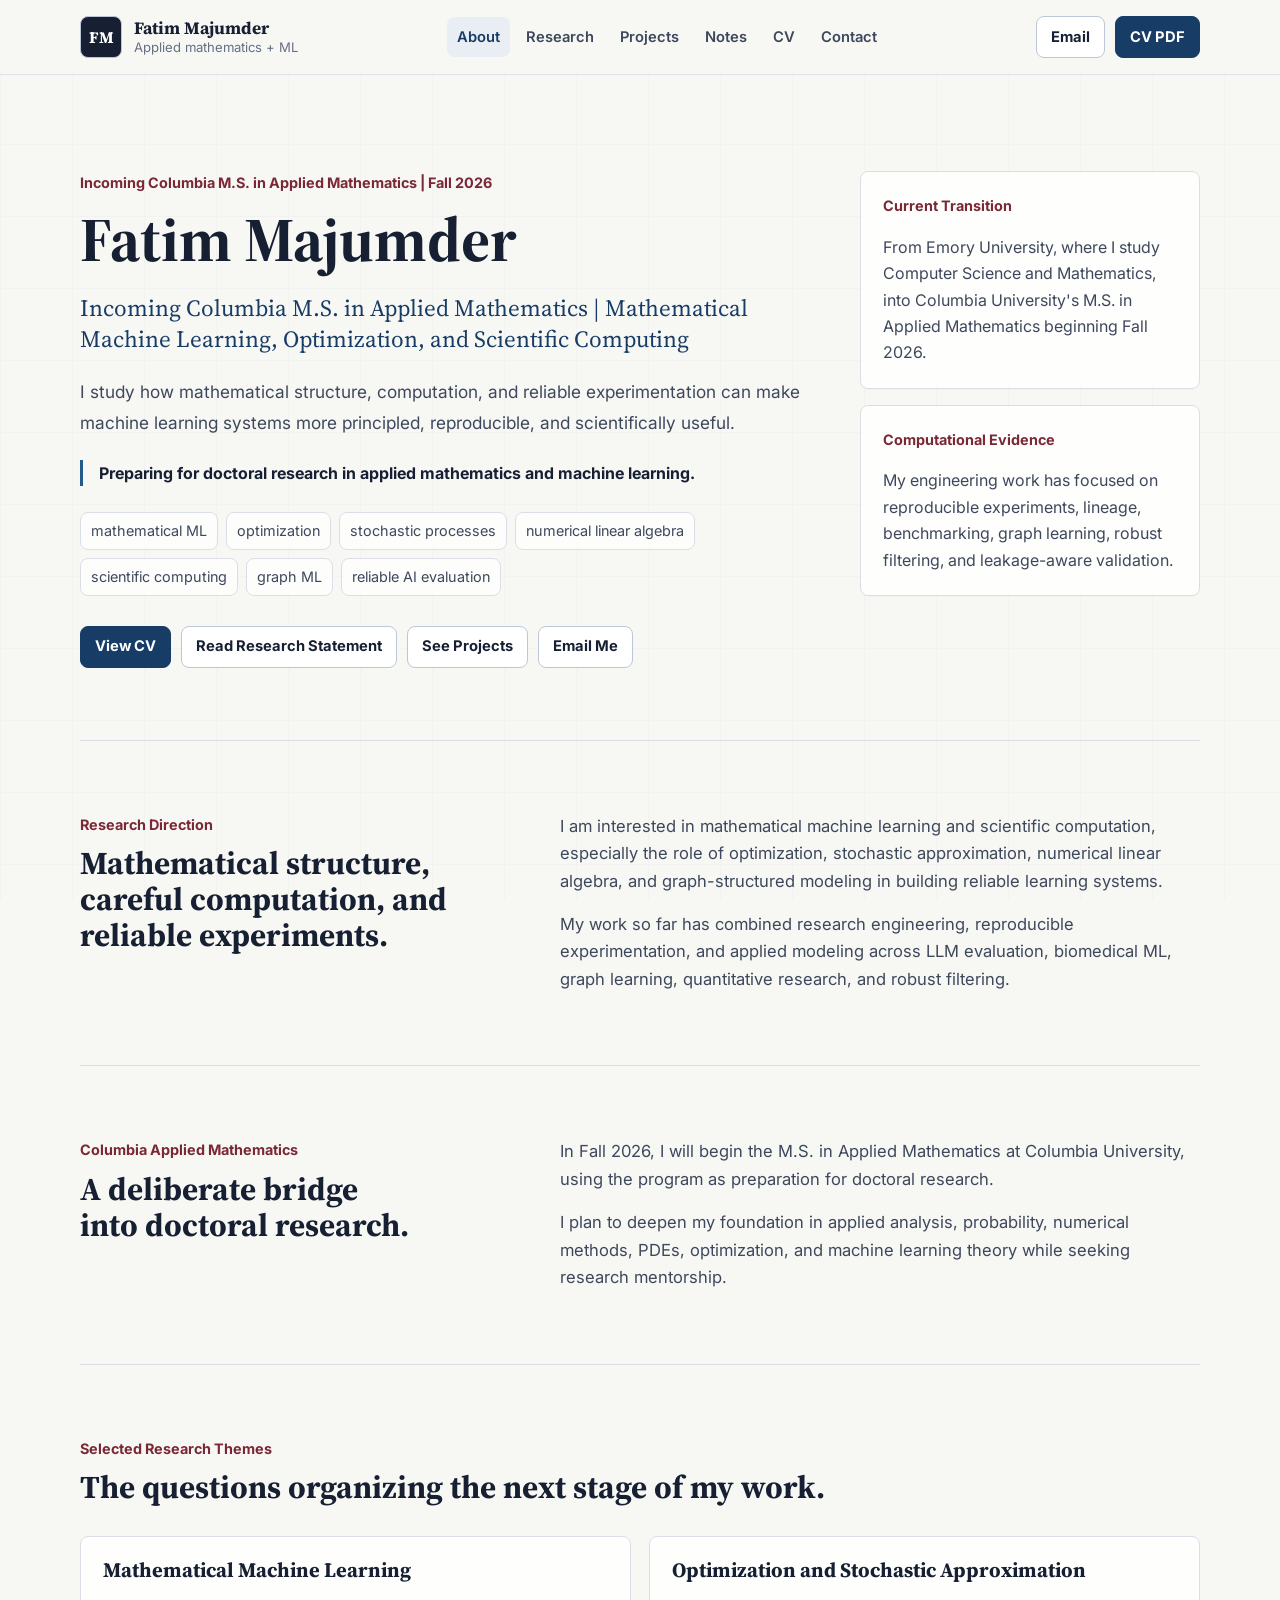
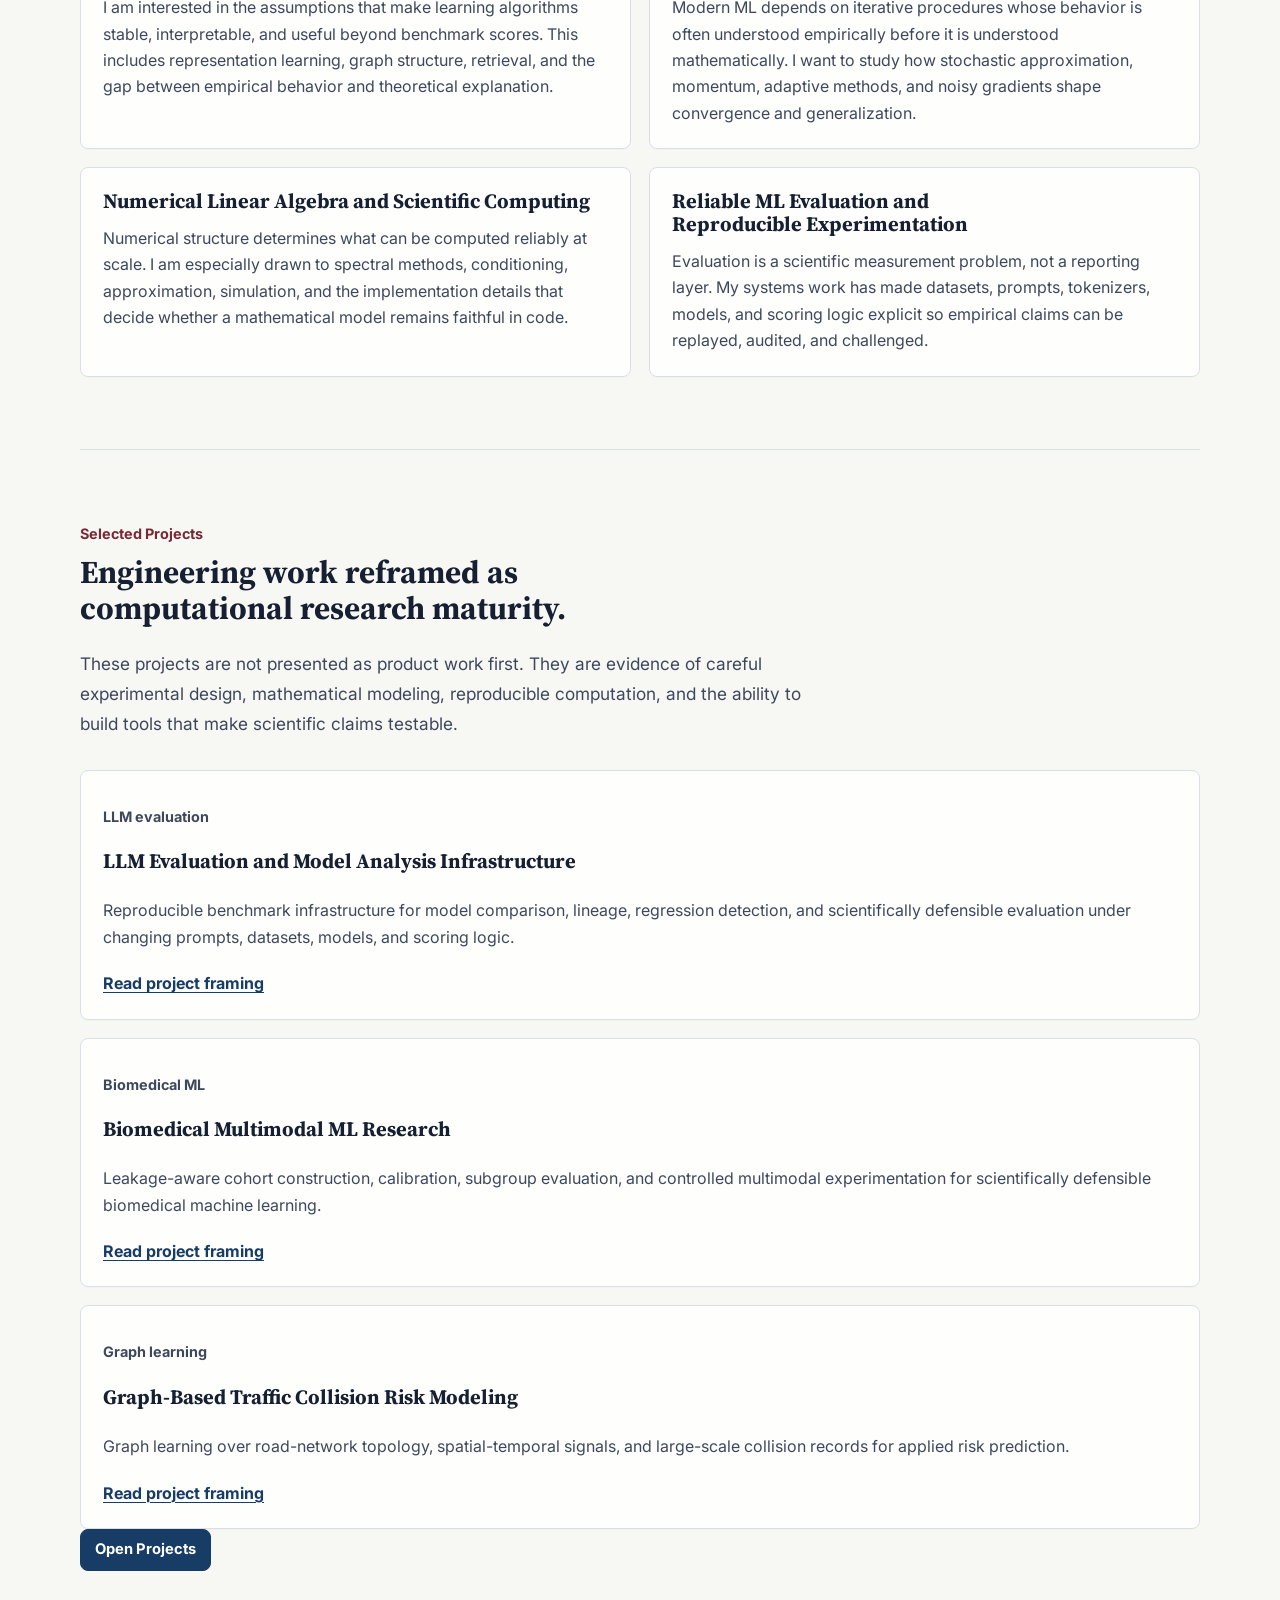
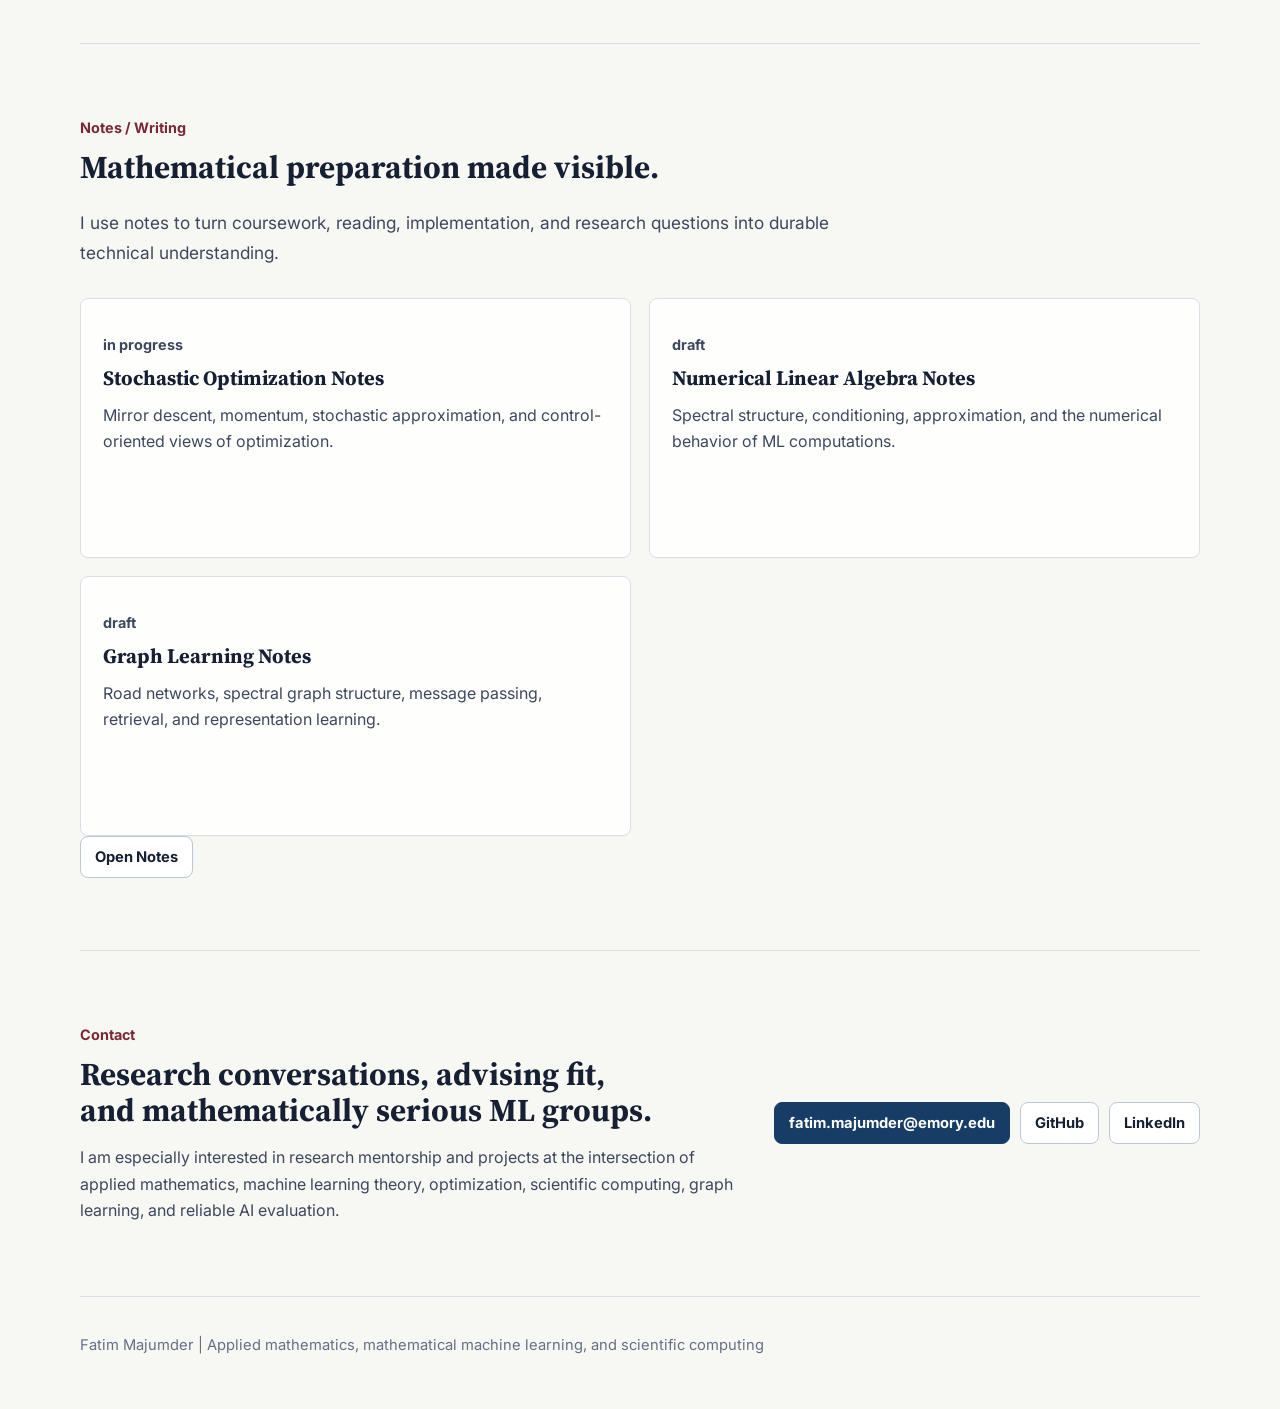
==== commit 2fae78bc: "academic" ====
--- a/index.html
+++ b/index.html
@@ -5,62 +5,62 @@
     <meta name="viewport" content="width=device-width, initial-scale=1.0">
     <meta
       name="description"
-      content="Fatim Majumder is a machine learning research engineer building evaluation platforms, observability systems, and research infrastructure for reliable ML and data systems."
-   >
+      content="Fatim Majumder is an incoming Columbia M.S. student in Applied Mathematics interested in mathematical machine learning, optimization, stochastic processes, numerical computation, graph learning, and reliable AI evaluation."
+    >
     <meta
       name="keywords"
-      content="Fatim Majumder, machine learning research engineer, ML infrastructure, AI infrastructure, evaluation systems, observability, backend engineering, applied machine learning"
-   >
+      content="Fatim Majumder, applied mathematics, mathematical machine learning, optimization, stochastic processes, numerical linear algebra, scientific computing, graph machine learning, reliable AI evaluation, Columbia University, Emory University"
+    >
     <meta name="author" content="Fatim Majumder">
     <meta name="robots" content="index, follow">
-    <meta name="theme-color" content="#10213d">
-    <title>Fatim Majumder | ML Research Engineer, Evaluation, AI Infrastructure</title>
+    <meta name="theme-color" content="#17233c">
+    <title>Fatim Majumder | Applied Mathematics and Machine Learning</title>
     <link rel="canonical" href="https://fatimmajumder.github.io/">
     <link rel="icon" href="./assets/favicon.svg" type="image/svg+xml">
     <meta property="og:site_name" content="Fatim Majumder">
     <meta
       property="og:title"
-      content="Fatim Majumder | ML Research Engineer, Evaluation, AI Infrastructure"
-   >
+      content="Fatim Majumder | Applied Mathematics, Machine Learning, Scientific Computing"
+    >
     <meta
       property="og:description"
-      content="Machine learning research engineer building evaluation platforms, observability systems, and research infrastructure with quantified impact."
-   >
+      content="Incoming Columbia M.S. student in Applied Mathematics working toward doctoral research in mathematical machine learning, optimization, scientific computing, and reliable AI evaluation."
+    >
     <meta property="og:type" content="website">
     <meta property="og:url" content="https://fatimmajumder.github.io/">
     <meta
       property="og:image"
       content="https://fatimmajumder.github.io/assets/social-preview.png"
-   >
+    >
     <meta property="og:image:width" content="1200">
     <meta property="og:image:height" content="630">
     <meta
       property="og:image:alt"
-      content="Fatim Majumder personal site preview highlighting ML systems, evaluation, observability, and research infrastructure."
-   >
+      content="Fatim Majumder personal site preview for applied mathematics, mathematical machine learning, optimization, and scientific computing."
+    >
     <meta name="twitter:card" content="summary_large_image">
     <meta
       name="twitter:title"
-      content="Fatim Majumder | ML Research Engineer, Evaluation, AI Infrastructure"
-   >
+      content="Fatim Majumder | Applied Mathematics, Machine Learning, Scientific Computing"
+    >
     <meta
       name="twitter:description"
-      content="Evaluation platforms, data reliability systems, and research infrastructure grounded in quantified results."
-   >
+      content="Incoming Columbia M.S. student in Applied Mathematics interested in mathematical ML, optimization, stochastic processes, numerical computation, graph learning, and reliable AI evaluation."
+    >
     <meta
       name="twitter:image"
       content="https://fatimmajumder.github.io/assets/social-preview.png"
-   >
+    >
     <meta
       name="twitter:image:alt"
-      content="Fatim Majumder personal site preview with metrics and technical positioning."
-   >
+      content="Fatim Majumder personal site preview for applied mathematics and mathematical machine learning."
+    >
     <link rel="preconnect" href="https://fonts.googleapis.com">
     <link rel="preconnect" href="https://fonts.gstatic.com" crossorigin>
     <link
-      href="https://fonts.googleapis.com/css2?family=Fraunces:opsz,wght@9..144,600;9..144,700&family=Manrope:wght@400;500;600;700;800&display=swap"
+      href="https://fonts.googleapis.com/css2?family=Source+Serif+4:opsz,wght@8..60,500;8..60,600;8..60,700&amp;family=Inter:wght@400;500;600;700&amp;display=swap"
       rel="stylesheet"
-   >
+    >
     <link rel="stylesheet" href="./styles.css">
     <script type="application/ld+json">
       {
@@ -71,894 +71,355 @@
             "name": "Fatim Majumder",
             "url": "https://fatimmajumder.github.io/",
             "email": "mailto:fatim.majumder@emory.edu",
-            "jobTitle": "Machine Learning Research Engineer",
-            "description": "Machine learning research engineer building evaluation platforms, observability systems, and research infrastructure.",
+            "jobTitle": "Incoming M.S. Student in Applied Mathematics",
+            "description": "Applied mathematics and computer science researcher interested in mathematical machine learning, optimization, stochastic processes, numerical computation, graph learning, and reliable AI evaluation.",
             "homeLocation": {
               "@type": "Place",
               "name": "New York, NY"
             },
-            "affiliation": {
-              "@type": "CollegeOrUniversity",
-              "name": "Emory University"
-            },
+            "affiliation": [
+              {
+                "@type": "CollegeOrUniversity",
+                "name": "Columbia University",
+                "description": "Incoming M.S. in Applied Mathematics, expected start Fall 2026"
+              },
+              {
+                "@type": "CollegeOrUniversity",
+                "name": "Emory University",
+                "description": "B.S. in Computer Science and Mathematics, expected May 2026"
+              }
+            ],
             "sameAs": [
               "https://github.com/fatimmajumder",
               "https://www.linkedin.com/in/fatim-majumder",
               "https://medium.com/@fatimm"
             ],
             "knowsAbout": [
-              "Machine learning evaluation",
-              "AI infrastructure",
-              "Observability",
-              "Data reliability",
-              "Experimentation infrastructure",
-              "Applied machine learning",
-              "Backend systems",
-              "Platform engineering"
+              "Applied mathematics",
+              "Mathematical machine learning",
+              "Optimization",
+              "Stochastic processes",
+              "Stochastic approximation",
+              "Numerical linear algebra",
+              "Scientific computing",
+              "Graph machine learning",
+              "Reliable AI evaluation",
+              "Reproducible experimentation"
             ]
           },
           {
             "@type": "WebSite",
             "name": "Fatim Majumder",
             "url": "https://fatimmajumder.github.io/",
-            "description": "Personal site of Fatim Majumder with case studies, projects, and technical writing."
+            "description": "Academic research homepage for Fatim Majumder, focused on applied mathematics, mathematical machine learning, optimization, scientific computing, and reliable AI systems."
           }
         ]
       }
     </script>
   </head>
-  <body>
+  <body class="home-page" data-page="about">
     <a class="skip-link" href="#main-content">Skip to main content</a>
 
-    <div class="site-shell">
-      <header class="site-header">
-        <div class="site-header-inner">
-          <a class="brand-lockup" href="#top" aria-label="Fatim Majumder home">
-            <span class="brand-mark" aria-hidden="true">FM</span>
-            <span class="brand-copy">
-              <strong>Fatim Majumder</strong>
-              <span>ML research engineer</span>
-            </span>
+    <header class="site-header">
+      <div class="site-header-inner">
+        <a class="brand-lockup" href="./index.html" aria-label="Fatim Majumder home">
+          <span class="brand-mark" aria-hidden="true">FM</span>
+          <span class="brand-copy">
+            <strong>Fatim Majumder</strong>
+            <span>Applied mathematics + ML</span>
+          </span>
+        </a>
+
+        <nav class="site-nav" aria-label="Primary navigation">
+          <a class="nav-link" data-nav="about" href="./index.html#about">About</a>
+          <a class="nav-link" data-nav="research" href="./research.html">Research</a>
+          <a class="nav-link" data-nav="projects" href="./projects.html">Projects</a>
+          <a class="nav-link" data-nav="notes" href="./notes.html">Notes</a>
+          <a class="nav-link" data-nav="cv" href="./cv.html">CV</a>
+          <a class="nav-link" data-nav="contact" href="./contact.html">Contact</a>
+        </nav>
+
+        <div class="header-actions">
+          <a class="button button-secondary" href="mailto:fatim.majumder@emory.edu">Email</a>
+          <a
+            class="button button-primary"
+            href="./assets/Fatim-Majumder-Academic-CV.pdf"
+            download
+          >
+            CV PDF
           </a>
-
-          <nav class="site-nav" aria-label="Primary navigation">
-            <a class="nav-link" href="#top">Overview</a>
-            <a class="nav-link" href="#case-studies">Case Studies</a>
-            <a class="nav-link" href="#experience">Experience</a>
-            <a class="nav-link" href="#projects">Projects</a>
-            <a class="nav-link" href="#contact">Contact</a>
-          </nav>
-
-          <div class="header-actions">
-            <a class="button button-secondary" href="mailto:fatim.majumder@emory.edu">
-              Email Fatim
-            </a>
-            <a
-              class="button button-primary"
-              href="./assets/Fatim-Majumder-Resume.pdf"
-              download
-              aria-label="Download resume PDF"
-            >
-              Resume PDF
-            </a>
+        </div>
+      </div>
+    </header>
+
+    <main id="main-content">
+      <section class="hero section" id="about" aria-labelledby="hero-title">
+        <div class="hero-copy">
+          <p class="eyebrow">Incoming Columbia M.S. in Applied Mathematics | Fall 2026</p>
+          <h1 id="hero-title">Fatim Majumder</h1>
+          <p class="hero-deck">
+            Incoming Columbia M.S. in Applied Mathematics | Mathematical
+            Machine Learning, Optimization, and Scientific Computing
+          </p>
+          <p class="hero-summary">
+            I study how mathematical structure, computation, and reliable
+            experimentation can make machine learning systems more principled,
+            reproducible, and scientifically useful.
+          </p>
+          <p class="hero-status">
+            Preparing for doctoral research in applied mathematics and machine
+            learning.
+          </p>
+
+          <ul class="interest-list">
+            <li>mathematical ML</li>
+            <li>optimization</li>
+            <li>stochastic processes</li>
+            <li>numerical linear algebra</li>
+            <li>scientific computing</li>
+            <li>graph ML</li>
+            <li>reliable AI evaluation</li>
+          </ul>
+
+          <div class="hero-actions">
+            <a class="button button-primary" href="./cv.html">View CV</a>
+            <a class="button button-secondary" href="./research.html#statement">Read Research Statement</a>
+            <a class="button button-secondary" href="./projects.html">See Projects</a>
+            <a class="button button-secondary" href="mailto:fatim.majumder@emory.edu">Email Me</a>
           </div>
         </div>
-      </header>
-
-      <main id="main-content">
-        <section class="hero section" id="top" aria-labelledby="hero-title">
-          <div class="hero-copy">
-            <p class="eyebrow">Machine Learning Research Engineer</p>
-            <p class="hero-meta">
-              New York, NY | Emory University | B.S. Computer Science &amp;
-              Mathematics | GPA 3.96 / 4.00 | Expected May 2026
-            </p>
-            <h1 id="hero-title">
-              I build the systems that let ML teams trust their results.
-            </h1>
-            <p class="hero-summary">
-              I build evaluation, data reliability, and experimentation
-              infrastructure so fast iteration stays reproducible, measurable,
-              and easy to debug.
-            </p>
-
-            <ul class="hero-focus-list" aria-label="Core focus areas">
-              <li>Evaluation infrastructure</li>
-              <li>Data reliability</li>
-              <li>Experimentation systems</li>
-            </ul>
-
-            <div class="hero-actions">
-              <a
-                class="button button-primary"
-                href="./assets/Fatim-Majumder-Resume.pdf"
-                download
-                aria-label="Download resume PDF"
-              >
-                Open resume PDF
-              </a>
-              <a class="button button-secondary" href="mailto:fatim.majumder@emory.edu">
-                Discuss a role
-              </a>
-              <a
-                class="button button-secondary"
-                href="https://github.com/fatimmajumder"
-                target="_blank"
-                rel="noreferrer"
-              >
-                Review GitHub
-              </a>
-              <a
-                class="button button-secondary"
-                href="https://www.linkedin.com/in/fatim-majumder"
-                target="_blank"
-                rel="noreferrer"
-              >
-                LinkedIn profile
-              </a>
-            </div>
+
+        <aside class="hero-rail" aria-label="Academic transition summary">
+          <div class="rail-block">
+            <p class="detail-label">Current Transition</p>
+            <p>
+              From Emory University, where I study Computer Science and
+              Mathematics, into Columbia University&#39;s M.S. in Applied
+              Mathematics beginning Fall 2026.
+            </p>
           </div>
-
-          <aside class="hero-rail" aria-label="Selected proof and search focus">
-            <article class="hero-rail-card hero-proof-rail">
-              <p class="detail-label">Selected proof</p>
-              <ul class="hero-proof-list">
-                <li class="hero-proof-item">
-                  <span class="hero-proof-value">99.96%</span>
-                  <div class="hero-proof-copy">
-                    <strong>Exact rerun reproducibility</strong>
-                    <span>Arthur AI after deterministic lineage redesign</span>
-                  </div>
-                </li>
-                <li class="hero-proof-item">
-                  <span class="hero-proof-value">15K+</span>
-                  <div class="hero-proof-copy">
-                    <strong>Benchmark runs per week</strong>
-                    <span>Arthur AI evaluation platform</span>
-                  </div>
-                </li>
-                <li class="hero-proof-item">
-                  <span class="hero-proof-value">4B+</span>
-                  <div class="hero-proof-copy">
-                    <strong>Weekly events monitored</strong>
-                    <span>Fullstory analytics validation systems</span>
-                  </div>
-                </li>
-                <li class="hero-proof-item">
-                  <span class="hero-proof-value">6.8x</span>
-                  <div class="hero-proof-copy">
-                    <strong>Research throughput increase</strong>
-                    <span>Algory Capital shared research platform</span>
-                  </div>
-                </li>
-              </ul>
-            </article>
-
-            <article class="hero-rail-card hero-status-card">
-              <p class="detail-label">Current search</p>
-              <h2>Open to ML infrastructure, research engineering, and platform roles.</h2>
-              <ul class="hero-role-list" aria-label="Current role targets">
-                <li>ML research engineering</li>
-                <li>AI infrastructure</li>
-                <li>Backend / platform</li>
-                <li>Applied ML</li>
-              </ul>
-              <p>
-                Best fit: teams where rigorous experimentation and reliable
-                systems are part of the product, not cleanup work.
-              </p>
-            </article>
-          </aside>
-        </section>
-
-        <section class="section proof-section" aria-labelledby="proof-title">
-          <div class="section-heading section-heading-compact">
-            <p class="eyebrow">Proof Up Front</p>
-            <h2 id="proof-title">Hard evidence for evaluation, observability, and research infrastructure.</h2>
-            <p class="section-intro">
-              Quantified outcomes across public-safe case studies, production
-              systems, and research infrastructure.
+          <div class="rail-block">
+            <p class="detail-label">Computational Evidence</p>
+            <p>
+              My engineering work has focused on reproducible experiments,
+              lineage, benchmarking, graph learning, robust filtering, and
+              leakage-aware validation.
             </p>
           </div>
-
-          <ul class="proof-grid">
-            <li>
-              <article class="proof-card">
-                <p class="proof-value">99.96%</p>
-                <p class="proof-label">exact rerun reproducibility</p>
-                <p class="proof-context">after lineage redesign at Arthur AI</p>
-              </article>
-            </li>
-            <li>
-              <article class="proof-card">
-                <p class="proof-value">15K+</p>
-                <p class="proof-label">benchmark runs per week</p>
-                <p class="proof-context">Arthur AI evaluation platform</p>
-              </article>
-            </li>
-            <li>
-              <article class="proof-card">
-                <p class="proof-value">4B+</p>
-                <p class="proof-label">weekly events monitored</p>
-                <p class="proof-context">Fullstory analytics validation systems</p>
-              </article>
-            </li>
-            <li>
-              <article class="proof-card">
-                <p class="proof-value">6.8x</p>
-                <p class="proof-label">research throughput increase</p>
-                <p class="proof-context">Algory Capital shared research platform</p>
-              </article>
-            </li>
-          </ul>
-        </section>
-
-        <section class="section" id="case-studies" aria-labelledby="case-studies-title">
-          <div class="section-heading">
-            <p class="eyebrow">Featured Case Studies</p>
-            <h2 id="case-studies-title">
-              The strongest work lives in systems I cannot publish directly.
-            </h2>
-            <p class="section-intro">
-              These public-safe case studies focus on the problem, constraints,
-              system, decisions, and measurable outcomes.
-            </p>
-          </div>
-
-          <div class="case-study-grid">
-            <article class="content-card case-study-card">
-              <header class="card-header card-header-split">
-                <div>
-                  <p class="card-kicker">Arthur AI | LLM evaluation</p>
-                  <h3>Deterministic evaluation infrastructure for fast-moving model teams.</h3>
-                </div>
-                <div class="card-proof">
-                  <span class="card-proof-value">99.96%</span>
-                  <span class="card-proof-label">exact rerun reproducibility</span>
-                </div>
-              </header>
-              <p class="card-summary">
-                Built a production-grade evaluation and model analysis platform
-                spanning orchestration, lineage, caching, replay, and
-                regression-aware review.
-              </p>
-              <div class="card-compact-grid">
-                <article class="compact-detail">
-                  <p class="detail-label">Problem</p>
-                  <p>
-                    Exact reruns broke as prompts, datasets, and models
-                    changed.
-                  </p>
-                </article>
-                <article class="compact-detail">
-                  <p class="detail-label">System</p>
-                  <p>
-                    Deterministic lineage, cache-aware execution, async
-                    scheduling, and run diffing.
-                  </p>
-                </article>
-              </div>
-              <ul class="case-metric-list" aria-label="Key outcomes">
-                <li>15K+ runs/week</li>
-                <li>74.1%→99.96% reproducibility</li>
-                <li>84% faster turnaround</li>
-              </ul>
-              <div class="card-footer">
-                <p class="stack-list">
-                  Python, PyTorch, Ray, FastAPI, PostgreSQL, Redis, Docker,
-                  Kubernetes, AWS
-                </p>
-                <div class="card-actions">
-                  <a class="text-link" href="./case-studies/llm-evaluation-platforms.html">
-                    Open case study
-                  </a>
-                </div>
-              </div>
-            </article>
-
-            <article class="content-card case-study-card">
-              <header class="card-header card-header-split">
-                <div>
-                  <p class="card-kicker">Fullstory | Observability</p>
-                  <h3>Analytics reliability systems built to catch silent regressions early.</h3>
-                </div>
-                <div class="card-proof">
-                  <span class="card-proof-value">4B+</span>
-                  <span class="card-proof-label">weekly events monitored</span>
-                </div>
-              </header>
-              <p class="card-summary">
-                Built backend validation and incident tooling for analytics
-                pipelines where precision mattered as much as coverage.
-              </p>
-              <div class="card-compact-grid">
-                <article class="compact-detail">
-                  <p class="detail-label">Problem</p>
-                  <p>
-                    Silent regressions reached dashboards too late for teams to
-                    trust alerting.
-                  </p>
-                </article>
-                <article class="compact-detail">
-                  <p class="detail-label">System</p>
-                  <p>
-                    Failure-mode validators for schema drift, freshness lag,
-                    replay mismatches, and anomaly bursts.
-                  </p>
-                </article>
-              </div>
-              <ul class="case-metric-list" aria-label="Key outcomes">
-                <li>4B+ weekly events</li>
-                <li>63%→96% alert precision</li>
-                <li>3.4h→7 min detection</li>
-              </ul>
-              <div class="card-footer">
-                <p class="stack-list">
-                  Python, SQL, Kafka, Airflow, dbt, Docker, validation, incident
-                  tooling
-                </p>
-                <div class="card-actions">
-                  <a
-                    class="text-link"
-                    href="./case-studies/analytics-observability-systems.html"
-                  >
-                    Open case study
-                  </a>
-                </div>
-              </div>
-            </article>
-
-            <article class="content-card case-study-card">
-              <header class="card-header card-header-split">
-                <div>
-                  <p class="card-kicker">Algory Capital | Research infrastructure</p>
-                  <h3>Shared research systems that made quant work faster and harder to fool.</h3>
-                </div>
-                <div class="card-proof">
-                  <span class="card-proof-value">6.8x</span>
-                  <span class="card-proof-label">research throughput increase</span>
-                </div>
-              </header>
-              <p class="card-summary">
-                Turned fragmented analyst workflows into a unified platform for
-                ingestion, validation, backtesting, diagnostics, and review.
-              </p>
-              <div class="card-compact-grid">
-                <article class="compact-detail">
-                  <p class="detail-label">Problem</p>
-                  <p>
-                    Research lived in disconnected notebooks and inconsistent
-                    review paths.
-                  </p>
-                </article>
-                <article class="compact-detail">
-                  <p class="detail-label">System</p>
-                  <p>
-                    Shared workflows for point-in-time ingestion, walk-forward
-                    validation, diagnostics, and execution-aware review.
-                  </p>
-                </article>
-              </div>
-              <ul class="case-metric-list" aria-label="Key outcomes">
-                <li>6.8x throughput</li>
-                <li>6 weeks→8 days ramp</li>
-                <li>30+ researchers supported</li>
-              </ul>
-              <div class="card-footer">
-                <p class="stack-list">
-                  Python, SQL, PostgreSQL, DuckDB, Streamlit, Docker, GitHub
-                  Actions
-                </p>
-                <div class="card-actions">
-                  <a class="text-link" href="./case-studies/quant-research-infrastructure.html">
-                    Open case study
-                  </a>
-                </div>
-              </div>
-            </article>
-
-            <article class="content-card case-study-card">
-              <header class="card-header card-header-split">
-                <div>
-                  <p class="card-kicker">Georgia Tech / Emory | Biomedical ML</p>
-                  <h3>Reproducible multimodal pipelines with cleaner science and stronger evaluation.</h3>
-                </div>
-                <div class="card-proof">
-                  <span class="card-proof-value">0.71→0.88</span>
-                  <span class="card-proof-label">held-out AUROC after cohort fixes</span>
-                </div>
-              </header>
-              <p class="card-summary">
-                Built research workflows that made leakage prevention, subgroup
-                evaluation, and controlled experimentation part of the default
-                system.
-              </p>
-              <div class="card-compact-grid">
-                <article class="compact-detail">
-                  <p class="detail-label">Problem</p>
-                  <p>
-                    Leakage and cohort contamination quietly distorted
-                    multimodal results.
-                  </p>
-                </article>
-                <article class="compact-detail">
-                  <p class="detail-label">System</p>
-                  <p>
-                    Reproducible pipelines for preprocessing, fusion,
-                    calibration, thresholding, and subgroup evaluation.
-                  </p>
-                </article>
-              </div>
-              <ul class="case-metric-list" aria-label="Key outcomes">
-                <li>1,000+ controlled runs</li>
-                <li>0.71→0.88 held-out AUROC</li>
-                <li>Leakage + cohort fixes</li>
-              </ul>
-              <div class="card-footer">
-                <p class="stack-list">
-                  Python, PyTorch, scikit-learn, SQL, Streamlit, reproducible ML
-                  workflows
-                </p>
-                <div class="card-actions">
-                  <a
-                    class="text-link"
-                    href="./case-studies/biomedical-ml-research-systems.html"
-                  >
-                    Open case study
-                  </a>
-                </div>
-              </div>
-            </article>
-          </div>
-        </section>
-
-        <section class="section" id="experience" aria-labelledby="experience-title">
-          <div class="section-heading">
-            <p class="eyebrow">Selected Experience</p>
-            <h2 id="experience-title">
-              Selected work across evaluation, observability, and research
-              infrastructure.
-            </h2>
-          </div>
-
-          <div class="experience-list">
-            <article class="content-card experience-card">
-              <div class="experience-meta">
-                <p class="card-kicker">Arthur AI</p>
-                <p>Machine Learning Research Engineering Intern</p>
-                <p>May 2025 - Aug 2025</p>
-                <p>New York, NY</p>
-              </div>
-              <div class="experience-body">
-                <h3>LLM evaluation and model analysis platform engineering.</h3>
-                <p>
-                  Built platform infrastructure across lineage, orchestration,
-                  replay, and analysis so evaluation could move faster without
-                  losing reproducibility.
-                </p>
-                <ul class="bullet-list">
-                  <li>
-                    Architected the platform across Python, PyTorch, Ray,
-                    FastAPI, PostgreSQL, Redis, Docker, Kubernetes, and AWS.
-                  </li>
-                  <li>
-                    Raised exact rerun reproducibility from 74.1% to 99.96%.
-                  </li>
-                  <li>
-                    Improved median experiment turnaround by 84% and reduced
-                    wasted GPU-hours by 51%.
-                  </li>
-                </ul>
-                <a class="text-link" href="./case-studies/llm-evaluation-platforms.html">
-                  Inspect public-safe case study
-                </a>
-              </div>
-            </article>
-
-            <article class="content-card experience-card">
-              <div class="experience-meta">
-                <p class="card-kicker">Fullstory</p>
-                <p>Software Engineering Intern</p>
-                <p>May 2024 - Aug 2024</p>
-                <p>Atlanta, GA</p>
-              </div>
-              <div class="experience-body">
-                <h3>Backend observability and validation for analytics systems at scale.</h3>
-                <p>
-                  Focused on the failure modes that quietly break analytics:
-                  schema drift, freshness lag, replay mismatches, and noisy
-                  incident response.
-                </p>
-                <ul class="bullet-list">
-                  <li>
-                    Built reliability tooling for analytics pipelines carrying
-                    4B+ weekly events.
-                  </li>
-                  <li>
-                    Improved alert precision from 63% to 96%.
-                  </li>
-                  <li>
-                    Reduced median time-to-detection from 3.4 hours to 7
-                    minutes.
-                  </li>
-                </ul>
-                <a
-                  class="text-link"
-                  href="./case-studies/analytics-observability-systems.html"
-                >
-                  Inspect public-safe case study
-                </a>
-              </div>
-            </article>
-
-            <article class="content-card experience-card">
-              <div class="experience-meta">
-                <p class="card-kicker">Algory Capital / Emory University</p>
-                <p>Head of Research</p>
-                <p>Sep 2023 - Present</p>
-                <p>Atlanta, GA</p>
-              </div>
-              <div class="experience-body">
-                <h3>Research infrastructure for a 30+ member quant organization.</h3>
-                <p>
-                  Built the shared technical surface for ingestion, strategy
-                  research, diagnostics, backtesting, and review.
-                </p>
-                <ul class="bullet-list">
-                  <li>
-                    Engineered the platform in Python, SQL, PostgreSQL,
-                    Streamlit, Docker, and GitHub Actions.
-                  </li>
-                  <li>
-                    Increased strategy research throughput by 6.8x.
-                  </li>
-                  <li>
-                    Reduced new-analyst ramp time from about 6 weeks to 8 days.
-                  </li>
-                </ul>
-                <a class="text-link" href="./case-studies/quant-research-infrastructure.html">
-                  Inspect public-safe case study
-                </a>
-              </div>
-            </article>
-
-            <article class="content-card experience-card">
-              <div class="experience-meta">
-                <p class="card-kicker">Georgia Tech / Emory University</p>
-                <p>Research Assistant</p>
-                <p>Sep 2022 - Dec 2023</p>
-                <p>Atlanta, GA</p>
-              </div>
-              <div class="experience-body">
-                <h3>Biomedical ML pipelines built for rigor and reproducibility.</h3>
-                <p>
-                  Supported multimodal experiments where cohort design and
-                  evaluation quality mattered as much as model selection.
-                </p>
-                <ul class="bullet-list">
-                  <li>
-                    Built reproducible workflows across Python, PyTorch,
-                    scikit-learn, SQL, and Streamlit.
-                  </li>
-                  <li>
-                    Supported 1,000+ controlled runs across preprocessing,
-                    fusion, calibration, and subgroup analysis.
-                  </li>
-                  <li>
-                    Improved held-out AUROC from 0.71 to 0.88 after eliminating
-                    leakage and contamination.
-                  </li>
-                </ul>
-                <a
-                  class="text-link"
-                  href="./case-studies/biomedical-ml-research-systems.html"
-                >
-                  Inspect public-safe case study
-                </a>
-              </div>
-            </article>
-          </div>
-        </section>
-
-        <section class="section" id="projects" aria-labelledby="projects-title">
-          <div class="section-heading">
-            <p class="eyebrow">Projects</p>
-            <h2 id="projects-title">
-              Public repos that expose the same engineering judgment in code.
-            </h2>
-          </div>
-
-          <div class="project-grid">
-            <article class="content-card project-card">
-              <header class="card-header">
-                <p class="card-kicker">Evaluation systems</p>
-                <h3>RE-AMP: Generative Audio Robustness Evaluation</h3>
-              </header>
-              <p class="card-summary">
-                Full-stack benchmarking platform with async orchestration,
-                structured artifact storage, reproducible replay, and
-                comparative analysis workflows built for auditability.
-              </p>
-              <div class="card-detail-grid card-detail-grid-compact">
-                <article class="detail-block">
-                  <p class="detail-label">Stack</p>
-                  <p>
-                    Python, PyTorch, FastAPI, TypeScript, async workers, Docker
-                  </p>
-                </article>
-                <article class="detail-block detail-block-outcome">
-                  <p class="detail-label">Outcome</p>
-                  <p>
-                    Supported 6,000+ controlled robustness runs and reduced
-                    experiment setup time by 89%.
-                  </p>
-                </article>
-              </div>
-              <div class="card-actions">
-                <a
-                  class="text-link"
-                  href="https://github.com/fatimmajumder/re-amp-audio-eval"
-                  target="_blank"
-                  rel="noreferrer"
-                >
-                  Inspect GitHub repo
-                </a>
-              </div>
-            </article>
-
-            <article class="content-card project-card">
-              <header class="card-header">
-                <p class="card-kicker">Graph ML</p>
-                <h3>Traffic Collision Risk Modeling</h3>
-              </header>
-              <p class="card-summary">
-                Graph-learning pipeline over large-scale collision and
-                road-network data, combining spatial, temporal, structural, and
-                contextual features.
-              </p>
-              <div class="card-detail-grid card-detail-grid-compact">
-                <article class="detail-block">
-                  <p class="detail-label">Stack</p>
-                  <p>
-                    Python, PyTorch Geometric, SQL, GeoPandas, NetworkX,
-                    XGBoost
-                  </p>
-                </article>
-                <article class="detail-block detail-block-outcome">
-                  <p class="detail-label">Outcome</p>
-                  <p>
-                    Improved hotspot-detection AUC by 21 points over strong
-                    tabular baselines.
-                  </p>
-                </article>
-              </div>
-              <div class="card-actions">
-                <a
-                  class="text-link"
-                  href="https://github.com/fatimmajumder/traffic-collision-risk"
-                  target="_blank"
-                  rel="noreferrer"
-                >
-                  Inspect GitHub repo
-                </a>
-              </div>
-            </article>
-
-            <article class="content-card project-card">
-              <header class="card-header">
-                <p class="card-kicker">Simulation and control</p>
-                <h3>Robust Kalman Filtering for Vehicle Localization</h3>
-              </header>
-              <p class="card-summary">
-                Simulation framework for localization under sensor dropout,
-                burst noise, outliers, covariance misspecification, and
-                asynchronous measurements.
-              </p>
-              <div class="card-detail-grid card-detail-grid-compact">
-                <article class="detail-block">
-                  <p class="detail-label">Stack</p>
-                  <p>Python, NumPy, SciPy, MATLAB, C++</p>
-                </article>
-                <article class="detail-block detail-block-outcome">
-                  <p class="detail-label">Outcome</p>
-                  <p>
-                    Reduced median localization error by 46% and
-                    95th-percentile error by 41%.
-                  </p>
-                </article>
-              </div>
-              <div class="card-actions">
-                <a
-                  class="text-link"
-                  href="https://github.com/fatimmajumder/robust-kalman-localization"
-                  target="_blank"
-                  rel="noreferrer"
-                >
-                  Inspect GitHub repo
-                </a>
-              </div>
-            </article>
-
-            <article class="content-card project-card">
-              <header class="card-header">
-                <p class="card-kicker">Research tooling</p>
-                <h3>Quant Research Lab</h3>
-              </header>
-              <p class="card-summary">
-                Public-facing factor research and walk-forward backtesting demo
-                built to make validation, lineage, and execution-aware review
-                inspectable.
-              </p>
-              <div class="card-detail-grid card-detail-grid-compact">
-                <article class="detail-block">
-                  <p class="detail-label">Stack</p>
-                  <p>
-                    Python, FastAPI, pandas, NumPy, Docker, GitHub Actions
-                  </p>
-                </article>
-                <article class="detail-block detail-block-outcome">
-                  <p class="detail-label">Outcome</p>
-                  <p>
-                    Shows point-in-time validation, exposure control, universe
-                    retention, and execution slippage end to end.
-                  </p>
-                </article>
-              </div>
-              <div class="card-actions">
-                <a
-                  class="text-link"
-                  href="https://github.com/fatimmajumder/quant-research-lab"
-                  target="_blank"
-                  rel="noreferrer"
-                >
-                  Inspect GitHub repo
-                </a>
-              </div>
-            </article>
-          </div>
-        </section>
-
-        <section class="section" id="writing" aria-labelledby="writing-title">
-          <div class="section-heading">
-            <p class="eyebrow">Research and Writing</p>
-            <h2 id="writing-title">
-              Mathematical training and technical writing behind the systems
-              work.
-            </h2>
-          </div>
-
-          <div class="writing-grid">
-            <article class="content-card writing-card writing-card-foundation">
-              <p class="card-kicker">Foundation</p>
-              <h3>Computer science and mathematics applied with a systems and experimentation bias.</h3>
-              <p class="card-summary">
-                Emory University, B.S. in Computer Science and Mathematics,
-                expected May 2026, GPA 3.96 / 4.00.
-              </p>
-              <p class="stack-list">
-                Coursework: algorithms, systems programming, machine learning,
-                optimization, numerical analysis, mathematical statistics, real
-                analysis, computer architecture
-              </p>
-            </article>
-
-            <article class="content-card writing-card">
-              <p class="card-kicker">Public technical notes</p>
-              <h3>Notes that keep the math tied to implementation.</h3>
-              <ul class="link-list">
-                <li>
-                  <a
-                    class="text-link"
-                    href="https://github.com/fatimmajumder/stochastic-optimization-notes"
-                    target="_blank"
-                    rel="noreferrer"
-                  >
-                    Stochastic Optimization Notes
-                  </a>
-                  <span>Mirror descent, momentum methods, and stochastic control.</span>
-                </li>
-                <li>
-                  <a
-                    class="text-link"
-                    href="https://github.com/fatimmajumder/diffusion-models-notes"
-                    target="_blank"
-                    rel="noreferrer"
-                  >
-                    Diffusion Models and ML Foundations
-                  </a>
-                  <span>Diffusion models, Gaussian processes, and optimizer behavior.</span>
-                </li>
-              </ul>
-              <div class="card-actions">
-                <a
-                  class="text-link"
-                  href="https://medium.com/@fatimm"
-                  target="_blank"
-                  rel="noreferrer"
-                >
-                  Read technical writing
-                </a>
-              </div>
-            </article>
-
-            <article class="content-card writing-card">
-              <p class="card-kicker">Research archive</p>
-              <h3>Selected talks across optimization, probabilistic modeling, and machine learning.</h3>
-              <ul class="archive-list">
-                <li>Diffusion Models</li>
-                <li>Enhanced Gaussian Processes with Derivative Matching</li>
-                <li>Exploration of Robust Kalman Filtering for Vehicle Localization</li>
-                <li>Foundations and Strategies in Stochastic Control</li>
-                <li>Foundations of Momentum Methods</li>
-                <li>Mirror Descent in Stochastic Approximation</li>
-                <li>SGD with Momentum and Adam Optimizers in Image Classification</li>
-              </ul>
-            </article>
-          </div>
-        </section>
-
-        <section class="section" id="contact" aria-labelledby="contact-title">
-          <div class="contact-card">
-            <div class="contact-copy">
-              <p class="eyebrow">Contact</p>
-              <h2 id="contact-title">
-                Hiring for ML evaluation, data reliability, or research
-                infrastructure? Let&apos;s talk.
-              </h2>
-              <p>
-                Best fit: teams where rigorous experimentation and reliable
-                systems are part of the product. If the work maps to your
-                roadmap, email me directly.
-              </p>
-            </div>
-
-            <div class="contact-links">
-              <a class="button button-primary" href="mailto:fatim.majumder@emory.edu">
-                fatim.majumder@emory.edu
-              </a>
-              <a
-                class="button button-secondary"
-                href="./assets/Fatim-Majumder-Resume.pdf"
-                download
-                aria-label="Download resume PDF"
-              >
-                Resume PDF
-              </a>
-              <a
-                class="button button-secondary"
-                href="https://github.com/fatimmajumder"
-                target="_blank"
-                rel="noreferrer"
-              >
-                GitHub work
-              </a>
-              <a
-                class="button button-secondary"
-                href="https://www.linkedin.com/in/fatim-majumder"
-                target="_blank"
-                rel="noreferrer"
-              >
-                LinkedIn profile
-              </a>
-              <a
-                class="button button-secondary"
-                href="https://medium.com/@fatimm"
-                target="_blank"
-                rel="noreferrer"
-              >
-                Technical writing
-              </a>
-            </div>
-          </div>
-        </section>
-      </main>
-
-      <footer class="site-footer">
-        <p>
-          Fatim Majumder | ML research engineer
-        </p>
-      </footer>
-    </div>
+        </aside>
+      </section>
+
+      <section class="section split-section" aria-labelledby="direction-title">
+        <div class="section-heading">
+          <p class="eyebrow">Research Direction</p>
+          <h2 id="direction-title">Mathematical structure, careful computation, and reliable experiments.</h2>
+        </div>
+        <div class="section-copy">
+          <p>
+            I am interested in mathematical machine learning and scientific
+            computation, especially the role of optimization, stochastic
+            approximation, numerical linear algebra, and graph-structured
+            modeling in building reliable learning systems.
+          </p>
+          <p>
+            My work so far has combined research engineering, reproducible
+            experimentation, and applied modeling across LLM evaluation,
+            biomedical ML, graph learning, quantitative research, and robust
+            filtering.
+          </p>
+        </div>
+      </section>
+
+      <section class="section split-section" aria-labelledby="columbia-title">
+        <div class="section-heading">
+          <p class="eyebrow">Columbia Applied Mathematics</p>
+          <h2 id="columbia-title">A deliberate bridge into doctoral research.</h2>
+        </div>
+        <div class="section-copy">
+          <p>
+            In Fall 2026, I will begin the M.S. in Applied Mathematics at
+            Columbia University, using the program as preparation for doctoral
+            research.
+          </p>
+          <p>
+            I plan to deepen my foundation in applied analysis, probability,
+            numerical methods, PDEs, optimization, and machine learning theory
+            while seeking research mentorship.
+          </p>
+        </div>
+      </section>
+
+      <section class="section" aria-labelledby="themes-title">
+        <div class="section-heading">
+          <p class="eyebrow">Selected Research Themes</p>
+          <h2 id="themes-title">The questions organizing the next stage of my work.</h2>
+        </div>
+
+        <div class="theme-grid">
+          <article class="theme-card">
+            <h3>Mathematical Machine Learning</h3>
+            <p>
+              I am interested in the assumptions that make learning algorithms
+              stable, interpretable, and useful beyond benchmark scores. This
+              includes representation learning, graph structure, retrieval, and
+              the gap between empirical behavior and theoretical explanation.
+            </p>
+          </article>
+
+          <article class="theme-card">
+            <h3>Optimization and Stochastic Approximation</h3>
+            <p>
+              Modern ML depends on iterative procedures whose behavior is often
+              understood empirically before it is understood mathematically. I
+              want to study how stochastic approximation, momentum, adaptive
+              methods, and noisy gradients shape convergence and generalization.
+            </p>
+          </article>
+
+          <article class="theme-card">
+            <h3>Numerical Linear Algebra and Scientific Computing</h3>
+            <p>
+              Numerical structure determines what can be computed reliably at
+              scale. I am especially drawn to spectral methods, conditioning,
+              approximation, simulation, and the implementation details that
+              decide whether a mathematical model remains faithful in code.
+            </p>
+          </article>
+
+          <article class="theme-card">
+            <h3>Reliable ML Evaluation and Reproducible Experimentation</h3>
+            <p>
+              Evaluation is a scientific measurement problem, not a reporting
+              layer. My systems work has made datasets, prompts, tokenizers,
+              models, and scoring logic explicit so empirical claims can be
+              replayed, audited, and challenged.
+            </p>
+          </article>
+        </div>
+      </section>
+
+      <section class="section" id="case-studies" aria-labelledby="projects-title">
+        <div class="section-heading">
+          <p class="eyebrow">Selected Projects</p>
+          <h2 id="projects-title">Engineering work reframed as computational research maturity.</h2>
+          <p class="section-intro">
+            These projects are not presented as product work first. They are
+            evidence of careful experimental design, mathematical modeling,
+            reproducible computation, and the ability to build tools that make
+            scientific claims testable.
+          </p>
+        </div>
+
+        <div class="project-preview-list">
+          <article class="project-preview">
+            <p class="card-kicker">LLM evaluation</p>
+            <h3>LLM Evaluation and Model Analysis Infrastructure</h3>
+            <p>
+              Reproducible benchmark infrastructure for model comparison,
+              lineage, regression detection, and scientifically defensible
+              evaluation under changing prompts, datasets, models, and scoring
+              logic.
+            </p>
+            <a class="text-link" href="./projects.html#llm-evaluation">Read project framing</a>
+          </article>
+
+          <article class="project-preview">
+            <p class="card-kicker">Biomedical ML</p>
+            <h3>Biomedical Multimodal ML Research</h3>
+            <p>
+              Leakage-aware cohort construction, calibration, subgroup
+              evaluation, and controlled multimodal experimentation for
+              scientifically defensible biomedical machine learning.
+            </p>
+            <a class="text-link" href="./projects.html#biomedical-ml">Read project framing</a>
+          </article>
+
+          <article class="project-preview">
+            <p class="card-kicker">Graph learning</p>
+            <h3>Graph-Based Traffic Collision Risk Modeling</h3>
+            <p>
+              Graph learning over road-network topology, spatial-temporal
+              signals, and large-scale collision records for applied risk
+              prediction.
+            </p>
+            <a class="text-link" href="./projects.html#traffic-risk">Read project framing</a>
+          </article>
+        </div>
+
+        <div class="section-actions">
+          <a class="button button-primary" href="./projects.html">Open Projects</a>
+        </div>
+      </section>
+
+      <section class="section" aria-labelledby="notes-title">
+        <div class="section-heading">
+          <p class="eyebrow">Notes / Writing</p>
+          <h2 id="notes-title">Mathematical preparation made visible.</h2>
+          <p class="section-intro">
+            I use notes to turn coursework, reading, implementation, and
+            research questions into durable technical understanding.
+          </p>
+        </div>
+
+        <div class="notes-preview-grid">
+          <article class="note-card">
+            <p class="note-status">in progress</p>
+            <h3>Stochastic Optimization Notes</h3>
+            <p>Mirror descent, momentum, stochastic approximation, and control-oriented views of optimization.</p>
+          </article>
+          <article class="note-card">
+            <p class="note-status">draft</p>
+            <h3>Numerical Linear Algebra Notes</h3>
+            <p>Spectral structure, conditioning, approximation, and the numerical behavior of ML computations.</p>
+          </article>
+          <article class="note-card">
+            <p class="note-status">draft</p>
+            <h3>Graph Learning Notes</h3>
+            <p>Road networks, spectral graph structure, message passing, retrieval, and representation learning.</p>
+          </article>
+        </div>
+
+        <div class="section-actions">
+          <a class="button button-secondary" href="./notes.html">Open Notes</a>
+        </div>
+      </section>
+
+      <section class="section contact-band" id="contact" aria-labelledby="contact-title">
+        <div>
+          <p class="eyebrow">Contact</p>
+          <h2 id="contact-title">Research conversations, advising fit, and mathematically serious ML groups.</h2>
+          <p>
+            I am especially interested in research mentorship and projects at
+            the intersection of applied mathematics, machine learning theory,
+            optimization, scientific computing, graph learning, and reliable AI
+            evaluation.
+          </p>
+        </div>
+        <div class="contact-actions">
+          <a class="button button-primary" href="mailto:fatim.majumder@emory.edu">fatim.majumder@emory.edu</a>
+          <a
+            class="button button-secondary"
+            href="https://github.com/fatimmajumder"
+            target="_blank"
+            rel="noopener noreferrer"
+          >
+            GitHub
+          </a>
+          <a
+            class="button button-secondary"
+            href="https://www.linkedin.com/in/fatim-majumder"
+            target="_blank"
+            rel="noopener noreferrer"
+          >
+            LinkedIn
+          </a>
+        </div>
+      </section>
+    </main>
+
+    <footer class="site-footer">
+      <p>Fatim Majumder | Applied mathematics, mathematical machine learning, and scientific computing</p>
+    </footer>
 
     <script src="./script.js" defer></script>
   </body>
--- a/styles.css
+++ b/styles.css
@@ -1,25 +1,21 @@
 :root {
-  --page: #f2efe9;
-  --page-strong: #f7f4ef;
-  --surface: rgba(255, 255, 255, 0.74);
-  --surface-strong: rgba(255, 255, 255, 0.9);
-  --surface-muted: rgba(241, 238, 231, 0.88);
-  --ink: #13213a;
-  --ink-soft: #485772;
-  --ink-muted: #7a879c;
-  --line: rgba(19, 33, 58, 0.12);
-  --line-strong: rgba(19, 33, 58, 0.2);
-  --accent: #0f6b61;
-  --accent-soft: rgba(15, 107, 97, 0.09);
-  --signal: rgba(15, 107, 97, 0.4);
-  --signal-soft: rgba(15, 107, 97, 0.12);
-  --signal-warm: rgba(153, 86, 39, 0.26);
-  --warm: #995627;
-  --shadow: 0 18px 48px rgba(16, 24, 38, 0.07);
-  --shadow-strong: 0 28px 84px rgba(16, 24, 38, 0.14);
-  --display: "Fraunces", serif;
-  --body: "Manrope", sans-serif;
-  --mono: "SFMono-Regular", "Menlo", "Monaco", monospace;
+  --page: #f7f7f4;
+  --surface: #ffffff;
+  --surface-subtle: #f1f3f2;
+  --ink: #172033;
+  --ink-soft: #3e485c;
+  --ink-muted: #667085;
+  --line: #d9dee7;
+  --line-strong: #bcc6d6;
+  --blue: #225b89;
+  --blue-deep: #173c66;
+  --green: #3f6b5b;
+  --red: #7a2835;
+  --gold: #8b6f35;
+  --shadow: 0 12px 32px rgba(23, 32, 51, 0.08);
+  --serif: "Source Serif 4", Georgia, "Times New Roman", serif;
+  --sans: "Inter", -apple-system, BlinkMacSystemFont, "Segoe UI", sans-serif;
+  --mono: "SFMono-Regular", Consolas, "Liberation Mono", monospace;
 }
 
 *,
@@ -30,19 +26,23 @@
 
 html {
   scroll-behavior: smooth;
-  scroll-padding-top: 7.5rem;
+  scroll-padding-top: 112px;
+}
+
+html,
+body {
+  max-width: 100%;
+  overflow-x: hidden;
 }
 
 body {
   margin: 0;
   min-height: 100vh;
-  overflow-x: clip;
   color: var(--ink);
-  font-family: var(--body);
-  background:
-    radial-gradient(circle at top left, rgba(15, 107, 97, 0.08), transparent 28%),
-    radial-gradient(circle at top right, rgba(153, 86, 39, 0.08), transparent 24%),
-    linear-gradient(180deg, #faf8f4 0%, var(--page) 38%, #ece6dd 100%);
+  background: var(--page);
+  font-family: var(--sans);
+  font-size: 16px;
+  line-height: 1.65;
 }
 
 body::before {
@@ -51,27 +51,16 @@
   inset: 0;
   pointer-events: none;
   background-image:
-    linear-gradient(rgba(19, 33, 58, 0.015) 1px, transparent 1px),
-    linear-gradient(90deg, rgba(19, 33, 58, 0.015) 1px, transparent 1px);
-  background-size: 56px 56px;
-  mask-image: linear-gradient(180deg, rgba(0, 0, 0, 0.3), transparent 78%);
-}
-
-body::after {
-  content: "";
-  position: fixed;
-  inset: 0;
-  pointer-events: none;
-  background:
-    radial-gradient(circle at 12% 18%, rgba(255, 255, 255, 0.7), transparent 20%),
-    radial-gradient(circle at 84% 10%, rgba(255, 255, 255, 0.45), transparent 22%);
-  opacity: 0.7;
+    linear-gradient(var(--line) 1px, transparent 1px),
+    linear-gradient(90deg, var(--line) 1px, transparent 1px);
+  background-size: 72px 72px;
+  opacity: 0.16;
 }
 
 a {
   color: inherit;
   text-decoration-thickness: 1px;
-  text-underline-offset: 0.18em;
+  text-underline-offset: 0.2em;
 }
 
 img {
@@ -79,14 +68,9 @@
   max-width: 100%;
 }
 
-button,
-a {
-  -webkit-tap-highlight-color: transparent;
-}
-
 :focus-visible {
-  outline: 3px solid rgba(15, 107, 97, 0.35);
-  outline-offset: 4px;
+  outline: 3px solid rgba(34, 91, 137, 0.35);
+  outline-offset: 3px;
 }
 
 .skip-link {
@@ -95,1324 +79,907 @@
   left: 12px;
   z-index: 100;
   padding: 10px 14px;
-  border-radius: 999px;
+  border: 1px solid var(--line-strong);
+  border-radius: 8px;
+  color: var(--surface);
   background: var(--ink);
-  color: #fff;
-  transform: translateY(-200%);
-  transition: transform 160ms ease;
+  transform: translateY(-180%);
 }
 
 .skip-link:focus-visible {
   transform: translateY(0);
 }
 
+.site-header {
+  position: sticky;
+  top: 0;
+  z-index: 40;
+  border-bottom: 1px solid rgba(217, 222, 231, 0.86);
+  background: rgba(247, 247, 244, 0.94);
+  backdrop-filter: blur(16px);
+}
+
+.site-header-inner {
+  position: relative;
+  z-index: 1;
+  display: grid;
+  grid-template-columns: auto 1fr auto;
+  gap: 24px;
+  align-items: center;
+  width: min(1120px, calc(100% - 40px));
+  margin: 0 auto;
+  padding: 16px 0;
+}
+
+.site-header-inner > * {
+  min-width: 0;
+}
+
+.brand-lockup {
+  display: inline-flex;
+  gap: 12px;
+  align-items: center;
+  min-width: 0;
+  text-decoration: none;
+}
+
+.brand-mark {
+  display: inline-flex;
+  align-items: center;
+  justify-content: center;
+  width: 42px;
+  height: 42px;
+  flex: 0 0 auto;
+  border: 1px solid var(--line-strong);
+  border-radius: 8px;
+  color: var(--surface);
+  background: var(--ink);
+  font-family: var(--serif);
+  font-weight: 700;
+}
+
+.brand-copy {
+  display: grid;
+  gap: 1px;
+}
+
+.brand-copy strong {
+  font-family: var(--serif);
+  font-size: 1.08rem;
+  line-height: 1.1;
+}
+
+.brand-copy span {
+  color: var(--ink-muted);
+  font-size: 0.82rem;
+  line-height: 1.25;
+}
+
+.site-nav {
+  display: flex;
+  justify-content: center;
+  gap: 6px;
+  min-width: 0;
+  max-width: 100%;
+  overflow-x: auto;
+  scrollbar-width: none;
+}
+
+.site-nav::-webkit-scrollbar {
+  display: none;
+}
+
+.nav-link {
+  border-radius: 8px;
+  padding: 8px 10px;
+  color: var(--ink-soft);
+  font-size: 0.92rem;
+  font-weight: 600;
+  text-decoration: none;
+}
+
+.nav-link:hover,
+.nav-link:focus-visible,
+body[data-page="about"] .nav-link[data-nav="about"],
+body[data-page="research"] .nav-link[data-nav="research"],
+body[data-page="projects"] .nav-link[data-nav="projects"],
+body[data-page="notes"] .nav-link[data-nav="notes"],
+body[data-page="cv"] .nav-link[data-nav="cv"],
+body[data-page="contact"] .nav-link[data-nav="contact"],
+.nav-link.is-active {
+  color: var(--blue-deep);
+  background: #e8eef4;
+}
+
+.header-actions,
+.hero-actions,
+.page-actions,
+.section-actions,
+.contact-actions,
+.project-links,
+.profile-links {
+  display: flex;
+  flex-wrap: wrap;
+  gap: 10px;
+  align-items: center;
+}
+
+.button {
+  display: inline-flex;
+  align-items: center;
+  justify-content: center;
+  min-height: 42px;
+  border: 1px solid var(--line-strong);
+  border-radius: 8px;
+  padding: 9px 14px;
+  font-size: 0.92rem;
+  font-weight: 700;
+  line-height: 1.15;
+  text-align: center;
+  text-decoration: none;
+}
+
+.button-primary {
+  border-color: var(--blue-deep);
+  color: var(--surface);
+  background: var(--blue-deep);
+}
+
+.button-secondary {
+  color: var(--ink);
+  background: var(--surface);
+}
+
+.button:hover {
+  box-shadow: var(--shadow);
+  transform: translateY(-1px);
+}
+
+main,
+.site-footer,
 .site-shell,
 .case-shell {
   position: relative;
   z-index: 1;
-  width: min(1180px, calc(100% - 40px));
+  width: min(1120px, calc(100% - 40px));
   margin: 0 auto;
-  padding: 20px 0 88px;
 }
 
 .section {
-  padding-top: clamp(72px, 9vw, 112px);
-}
-
-main > .section:not(.hero):not(.page-hero) {
-  position: relative;
-}
-
-main > .section:not(.hero):not(.page-hero)::before {
-  content: "";
-  position: absolute;
-  top: 0;
-  left: 22px;
-  right: 0;
-  height: 1px;
-  background: linear-gradient(90deg, var(--signal), rgba(19, 33, 58, 0.16) 20%, transparent 74%);
-}
-
-main > .section:not(.hero):not(.page-hero)::after {
-  content: "";
-  position: absolute;
-  top: -4px;
-  left: 0;
-  width: 8px;
-  height: 8px;
-  border-radius: 2px;
-  background: linear-gradient(135deg, var(--accent), var(--warm));
-  box-shadow: 16px 0 0 var(--signal-soft);
-}
-
-.site-header {
-  position: sticky;
-  top: 18px;
-  z-index: 30;
-  margin-bottom: 28px;
-}
-
-.site-header-inner {
-  display: grid;
-  grid-template-columns: auto 1fr auto;
-  align-items: center;
-  gap: 22px;
-  padding: 16px 20px;
-  border: 1px solid rgba(255, 255, 255, 0.65);
-  border-radius: 24px;
-  background: rgba(248, 245, 239, 0.82);
-  box-shadow: var(--shadow);
-  backdrop-filter: blur(18px);
-}
-
-.brand-lockup {
-  display: inline-flex;
-  align-items: center;
-  gap: 14px;
-  min-width: 0;
-  text-decoration: none;
-}
-
-.brand-mark {
-  display: inline-flex;
-  align-items: center;
-  justify-content: center;
-  width: 48px;
-  height: 48px;
-  flex-shrink: 0;
-  border-radius: 14px;
-  background: linear-gradient(160deg, #13213a, #24426d);
-  color: #fff;
-  font-family: var(--display);
-  font-size: 1.08rem;
-  font-weight: 700;
-  box-shadow: 0 14px 30px rgba(19, 33, 58, 0.22);
-}
-
-.brand-copy {
-  display: grid;
-  gap: 4px;
-  min-width: 0;
-}
-
-.brand-copy strong {
-  font-size: 1rem;
-  line-height: 1.1;
-}
-
-.brand-copy span {
-  color: var(--ink-muted);
-  font-size: 0.73rem;
-  letter-spacing: 0.16em;
-  text-transform: uppercase;
-}
-
-.site-nav {
-  display: flex;
-  justify-content: center;
-  flex-wrap: wrap;
-  gap: 4px;
-  min-width: 0;
-}
-
-.nav-link {
-  position: relative;
-  padding: 10px 14px;
-  border-radius: 999px;
-  color: var(--ink-soft);
-  font-size: 0.93rem;
-  font-weight: 700;
-  text-decoration: none;
-  transition:
-    color 160ms ease,
-    background 160ms ease,
-    transform 160ms ease;
-}
-
-.nav-link::after {
-  content: "";
-  position: absolute;
-  left: 14px;
-  right: 14px;
-  bottom: 8px;
-  height: 2px;
-  border-radius: 999px;
-  background: var(--accent);
-  opacity: 0;
-  transform: scaleX(0.35);
-  transform-origin: left;
-  transition:
-    opacity 160ms ease,
-    transform 160ms ease;
-}
-
-.nav-link:hover,
-.nav-link:focus-visible,
-.nav-link.is-active {
-  color: var(--ink);
-  background: rgba(255, 255, 255, 0.72);
-  transform: translateY(-1px);
-}
-
-.nav-link:hover::after,
-.nav-link:focus-visible::after,
-.nav-link.is-active::after {
-  opacity: 1;
-  transform: scaleX(1);
-}
-
-.header-actions,
-.hero-actions,
-.card-actions,
-.page-actions {
-  display: flex;
-  flex-wrap: wrap;
-  gap: 12px;
-}
-
-.button {
-  display: inline-flex;
-  align-items: center;
-  justify-content: center;
-  min-height: 48px;
-  padding: 0 18px;
-  border: 1px solid transparent;
-  border-radius: 999px;
-  font: inherit;
-  font-weight: 800;
-  text-decoration: none;
-  cursor: pointer;
-  transition:
-    transform 160ms ease,
-    box-shadow 160ms ease,
-    background 160ms ease,
-    border-color 160ms ease,
-    color 160ms ease;
-}
-
-.button:hover,
-.button:focus-visible {
-  transform: translateY(-2px);
-}
-
-.button-primary {
-  background: var(--ink);
-  color: #fff;
-  box-shadow: 0 16px 34px rgba(19, 33, 58, 0.18);
-}
-
-.button-secondary {
-  border-color: var(--line);
-  background: rgba(255, 255, 255, 0.72);
-  color: var(--ink);
-}
-
-.hero {
-  display: grid;
-  grid-template-columns: minmax(0, 1.14fr) minmax(320px, 0.86fr);
-  gap: 36px;
+  padding: 72px 0;
+  border-top: 1px solid var(--line);
+}
+
+.hero,
+.page-hero {
+  display: grid;
+  grid-template-columns: minmax(0, 1.7fr) minmax(280px, 0.8fr);
+  gap: 56px;
   align-items: start;
-  padding-top: 42px;
+  padding-top: 96px;
+  border-top: 0;
 }
 
 .hero-copy,
 .page-hero-main,
-.experience-meta,
-.experience-body {
+.section-copy,
+.statement-copy {
   min-width: 0;
+  max-width: 780px;
 }
 
 .eyebrow,
 .detail-label,
 .card-kicker,
-.proof-context {
+.note-status,
+.cv-meta,
+.page-meta {
+  margin: 0 0 10px;
+  color: var(--red);
+  font-size: 0.9rem;
+  font-weight: 700;
+}
+
+h1,
+h2,
+h3 {
   margin: 0;
-  color: var(--ink-muted);
-  font-size: 0.76rem;
-  letter-spacing: 0.16em;
-  text-transform: uppercase;
-}
-
-.eyebrow,
-.detail-label,
-.card-kicker {
-  display: inline-flex;
-  align-items: center;
-  gap: 10px;
-  width: fit-content;
-}
-
-.eyebrow::before,
-.detail-label::before,
-.card-kicker::before {
-  content: "";
-  width: 8px;
-  height: 8px;
-  flex-shrink: 0;
-  border-radius: 2px;
-  background: linear-gradient(135deg, var(--accent), var(--warm));
-  box-shadow: 0 0 0 5px rgba(15, 107, 97, 0.08);
-}
-
-.eyebrow::after,
-.detail-label::after,
-.card-kicker::after {
-  content: "";
-  width: 42px;
-  height: 1px;
-  background: linear-gradient(90deg, var(--signal), transparent);
-}
-
-.hero-copy h1,
-.section-heading h2,
-.card-header h3,
-.experience-body h3,
-.contact-copy h2,
-.page-hero h1,
-.metric-value,
-.hero-status-card h2,
-.boundary-card h2,
-.proof-value {
+  font-family: var(--serif);
+  line-height: 1.12;
+  text-wrap: balance;
+  overflow-wrap: break-word;
+}
+
+h1 {
+  max-width: 900px;
+  font-size: 3.9rem;
+}
+
+h2 {
+  font-size: 2rem;
+}
+
+h3 {
+  font-size: 1.28rem;
+}
+
+p {
   margin: 0;
-  font-family: var(--display);
+  overflow-wrap: break-word;
+}
+
+p + p {
+  margin-top: 1rem;
+}
+
+.hero-deck {
+  max-width: 820px;
+  margin-top: 18px;
+  color: var(--blue-deep);
+  font-family: var(--serif);
+  font-size: 1.45rem;
+  line-height: 1.35;
+}
+
+.hero-summary,
+.page-hero-summary,
+.section-intro {
+  max-width: 780px;
+  margin-top: 22px;
+  color: var(--ink-soft);
+  font-size: 1.08rem;
+  line-height: 1.75;
+}
+
+.hero-status {
+  display: inline-block;
+  margin-top: 22px;
+  border-left: 3px solid var(--blue);
+  padding-left: 16px;
+  color: var(--ink);
   font-weight: 700;
-  letter-spacing: -0.045em;
-}
-
-.hero-proof-value,
-.proof-value,
-.card-proof-value,
-.metric-value,
-.hero-meta,
-.page-meta,
-.stack-list,
-.story-grid-case .content-card::after {
-  font-variant-numeric: tabular-nums lining-nums;
-}
-
-.hero-copy h1 {
-  max-width: 11.7ch;
-  font-size: clamp(3.2rem, 6.15vw, 5.9rem);
-  line-height: 0.9;
-  text-wrap: balance;
-}
-
-.hero-meta,
-.page-meta {
-  margin: 0 0 22px;
-  color: var(--warm);
-  font-family: var(--mono);
-  font-size: 0.78rem;
-  letter-spacing: 0.08em;
-  text-transform: uppercase;
-  line-height: 1.55;
-  overflow-wrap: anywhere;
-}
-
-.hero-summary,
-.section-intro,
-.card-summary,
-.experience-body p,
-.contact-copy p,
-.page-hero-summary,
-.boundary-card p,
-.detail-block p:last-child,
-.metric-card p:last-child,
-.page-rail-list p {
-  margin: 0;
-  color: var(--ink-soft);
-  line-height: 1.76;
-}
-
-.hero-summary {
-  max-width: 54ch;
-  margin-top: 24px;
-  font-size: 1.08rem;
-}
-
+}
+
+.interest-list,
+.interest-cloud,
+.tag-list,
 .hero-focus-list,
-.hero-proof-list,
+.hero-role-list {
+  display: flex;
+  flex-wrap: wrap;
+  gap: 8px;
+  margin: 26px 0 0;
+  padding: 0;
+  list-style: none;
+}
+
+.interest-list li,
+.interest-cloud li,
+.tag-list li,
+.hero-focus-list li,
+.hero-role-list li {
+  max-width: 100%;
+  border: 1px solid var(--line);
+  border-radius: 8px;
+  padding: 6px 10px;
+  color: var(--ink-soft);
+  background: rgba(255, 255, 255, 0.74);
+  font-size: 0.9rem;
+}
+
+.hero-actions,
+.page-actions {
+  margin-top: 30px;
+}
+
+.hero-rail,
+.page-hero-rail {
+  display: grid;
+  gap: 16px;
+}
+
+.rail-block,
+.page-rail-card,
+.theme-card,
+.project-preview,
+.note-card,
+.project-detail,
+.question-item,
+.contact-panel,
+.content-card,
+.metric-card,
+.boundary-card,
+.proof-card,
+.experience-card,
+.project-card,
+.writing-card {
+  border: 1px solid var(--line);
+  border-radius: 8px;
+  background: rgba(255, 255, 255, 0.82);
+  box-shadow: 0 1px 0 rgba(23, 32, 51, 0.02);
+}
+
+.rail-block,
+.page-rail-card,
+.theme-card,
+.project-preview,
+.note-card,
+.question-item,
+.contact-panel,
+.content-card,
+.metric-card,
+.boundary-card,
+.proof-card,
+.experience-card,
+.project-card,
+.writing-card {
+  padding: 22px;
+}
+
+.rail-block p:not(.detail-label),
+.page-rail-card p:not(.detail-label) {
+  color: var(--ink-soft);
+}
+
+.section-heading {
+  max-width: 760px;
+  margin-bottom: 30px;
+}
+
+.section-heading-compact {
+  margin-bottom: 24px;
+}
+
+.split-section {
+  display: grid;
+  grid-template-columns: minmax(260px, 0.8fr) minmax(0, 1.2fr);
+  gap: 54px;
+  align-items: start;
+}
+
+.section-copy {
+  color: var(--ink-soft);
+  font-size: 1.04rem;
+}
+
+.theme-grid,
+.notes-preview-grid,
+.notes-grid,
+.contact-layout,
+.metric-grid,
 .proof-grid,
-.case-study-grid,
 .project-grid,
 .writing-grid,
-.story-grid,
+.case-study-grid {
+  display: grid;
+  grid-template-columns: repeat(2, minmax(0, 1fr));
+  gap: 18px;
+}
+
+.theme-card p,
+.project-preview p,
+.note-card p,
+.question-item p {
+  margin-top: 12px;
+  color: var(--ink-soft);
+}
+
+.project-preview-list,
+.project-detail-list,
+.question-list,
+.experience-list,
+.story-grid-case {
+  display: grid;
+  gap: 18px;
+}
+
+.project-preview {
+  display: grid;
+  gap: 12px;
+}
+
+.project-preview .text-link,
+.project-links {
+  margin-top: 8px;
+}
+
+.text-link {
+  color: var(--blue-deep);
+  font-weight: 700;
+}
+
+.text-link:hover {
+  color: var(--red);
+}
+
+.contact-band {
+  display: grid;
+  grid-template-columns: minmax(0, 1.1fr) auto;
+  gap: 32px;
+  align-items: center;
+  border-bottom: 1px solid var(--line);
+}
+
+.contact-band p:not(.eyebrow) {
+  max-width: 720px;
+  margin-top: 16px;
+  color: var(--ink-soft);
+}
+
+.site-footer {
+  padding: 36px 0 52px;
+  color: var(--ink-muted);
+  font-size: 0.92rem;
+}
+
+.page-hero h1 {
+  font-size: 3.15rem;
+}
+
+.page-rail-list {
+  display: grid;
+  gap: 18px;
+}
+
+.page-rail-list span {
+  color: var(--red);
+  font-weight: 700;
+}
+
+.page-rail-list p {
+  margin-top: 4px;
+  color: var(--ink-soft);
+}
+
+.statement-section {
+  display: grid;
+  grid-template-columns: minmax(260px, 0.8fr) minmax(0, 1.2fr);
+  gap: 54px;
+}
+
+.statement-copy {
+  border-left: 3px solid var(--blue);
+  padding-left: 22px;
+  color: var(--ink-soft);
+  font-family: var(--serif);
+  font-size: 1.28rem;
+  line-height: 1.6;
+}
+
+.interest-cloud {
+  margin-top: 0;
+}
+
+.question-item {
+  display: grid;
+  grid-template-columns: minmax(220px, 0.7fr) minmax(0, 1.3fr);
+  gap: 28px;
+  align-items: start;
+}
+
+.project-detail {
+  display: grid;
+  grid-template-columns: minmax(260px, 0.78fr) minmax(0, 1.22fr);
+  gap: 36px;
+  padding: 28px;
+  scroll-margin-top: 120px;
+}
+
+.project-detail-heading h2 {
+  margin-top: 4px;
+}
+
+.project-motivation {
+  margin-top: 16px;
+  color: var(--ink-soft);
+}
+
+.project-facts {
+  display: grid;
+  gap: 18px;
+  margin: 0;
+}
+
+.project-facts div {
+  border-bottom: 1px solid var(--line);
+  padding-bottom: 16px;
+}
+
+.project-facts div:last-child {
+  border-bottom: 0;
+  padding-bottom: 0;
+}
+
+.project-facts dt {
+  margin-bottom: 5px;
+  color: var(--red);
+  font-weight: 700;
+}
+
+.project-facts dd {
+  margin: 0;
+  color: var(--ink-soft);
+}
+
+.project-links {
+  grid-column: 2;
+}
+
+.notes-grid {
+  grid-template-columns: repeat(2, minmax(0, 1fr));
+}
+
+.note-card {
+  display: flex;
+  min-height: 260px;
+  flex-direction: column;
+}
+
+.note-card h2 {
+  font-size: 1.5rem;
+}
+
+.tag-list {
+  margin-top: auto;
+  padding-top: 22px;
+}
+
+.note-link-placeholder {
+  color: var(--ink-muted);
+  font-family: var(--mono);
+  font-size: 0.84rem;
+}
+
+.cv-main {
+  max-width: 980px;
+}
+
+.cv-section {
+  display: grid;
+  gap: 18px;
+}
+
+.cv-section h2 {
+  padding-bottom: 10px;
+  border-bottom: 1px solid var(--line);
+}
+
+.cv-entry {
+  display: grid;
+  gap: 8px;
+  padding: 8px 0 18px;
+  border-bottom: 1px solid var(--line);
+}
+
+.cv-entry:last-child {
+  border-bottom: 0;
+}
+
+.cv-entry p,
+.cv-section p,
+.cv-compact-list {
+  color: var(--ink-soft);
+}
+
+.cv-compact-list,
+.bullet-list,
+.archive-list,
+.link-list,
+.case-metric-list {
+  margin: 12px 0 0;
+  padding-left: 1.2rem;
+  color: var(--ink-soft);
+}
+
+.cv-compact-list li + li,
+.bullet-list li + li,
+.archive-list li + li,
+.link-list li + li,
+.case-metric-list li + li {
+  margin-top: 0.5rem;
+}
+
+.contact-layout {
+  grid-template-columns: repeat(3, minmax(0, 1fr));
+}
+
+.contact-panel {
+  display: grid;
+  align-content: start;
+  gap: 14px;
+}
+
+.contact-panel p {
+  color: var(--ink-soft);
+}
+
+.profile-links {
+  align-items: flex-start;
+  flex-direction: column;
+}
+
+/* Compatibility for preserved project detail pages under case-studies/. */
+
+.site-shell,
+.case-shell {
+  padding-bottom: 48px;
+}
+
+.back-link {
+  display: inline-block;
+  margin-bottom: 20px;
+  color: var(--blue-deep);
+  font-weight: 700;
+}
+
+.card-header {
+  display: grid;
+  gap: 12px;
+}
+
+.card-header-split {
+  grid-template-columns: minmax(0, 1fr) auto;
+}
+
+.card-summary {
+  margin-top: 14px;
+  color: var(--ink-soft);
+}
+
+.card-compact-grid,
+.card-detail-grid {
+  display: grid;
+  grid-template-columns: repeat(2, minmax(0, 1fr));
+  gap: 12px;
+  margin-top: 18px;
+}
+
+.compact-detail,
+.detail-block {
+  border: 1px solid var(--line);
+  border-radius: 8px;
+  padding: 14px;
+  background: var(--surface-subtle);
+}
+
+.compact-detail p:not(.detail-label),
+.detail-block p:not(.detail-label) {
+  color: var(--ink-soft);
+}
+
+.card-proof {
+  min-width: 132px;
+  border-left: 3px solid var(--blue);
+  padding-left: 12px;
+}
+
+.card-proof-value,
+.proof-value,
+.metric-value,
+.hero-proof-value {
+  display: block;
+  color: var(--blue-deep);
+  font-family: var(--serif);
+  font-size: 2rem;
+  font-weight: 700;
+  line-height: 1.05;
+}
+
+.card-proof-label,
+.proof-label,
+.proof-context {
+  color: var(--ink-muted);
+  font-size: 0.9rem;
+}
+
+.card-footer,
+.card-actions {
+  display: grid;
+  gap: 12px;
+  margin-top: 18px;
+}
+
+.stack-list {
+  color: var(--ink-muted);
+  font-size: 0.92rem;
+}
+
 .metric-grid,
-.experience-list,
-.bullet-list,
-.link-list,
-.archive-list {
+.proof-grid {
+  grid-template-columns: repeat(3, minmax(0, 1fr));
+  padding: 0;
+  list-style: none;
+}
+
+.metric-card p:not(.detail-label):not(.metric-value),
+.proof-card p:not(.proof-value) {
+  color: var(--ink-soft);
+}
+
+.story-grid-case {
+  grid-template-columns: repeat(2, minmax(0, 1fr));
+}
+
+.story-grid-case .content-card:nth-child(5) {
+  grid-column: 1 / -1;
+}
+
+.boundary-card {
+  max-width: 820px;
+}
+
+.boundary-card p:not(.detail-label) {
+  margin-top: 12px;
+  color: var(--ink-soft);
+}
+
+.hero-proof-list {
+  display: grid;
+  gap: 16px;
   margin: 0;
   padding: 0;
   list-style: none;
 }
 
-.hero-focus-list {
-  display: flex;
-  flex-wrap: wrap;
-  gap: 10px;
-  margin-top: 24px;
-}
-
-.hero-focus-list li {
-  padding: 10px 14px;
-  border: 1px solid var(--line);
-  border-radius: 999px;
-  background: rgba(255, 255, 255, 0.58);
-  color: var(--ink-soft);
-  font-size: 0.92rem;
-  font-weight: 700;
-}
-
-.hero-actions {
-  margin-top: 30px;
-}
-
-.hero-rail {
-  display: grid;
-  gap: 18px;
-}
-
-.hero-rail-card,
-.content-card,
-.proof-card,
-.contact-card,
-.metric-card,
-.boundary-card,
-.page-rail-card {
-  position: relative;
-  min-width: 0;
-  overflow: hidden;
-  border: 1px solid var(--line);
-  border-radius: 26px;
-  background: var(--surface);
-  box-shadow:
-    inset 0 1px 0 rgba(255, 255, 255, 0.56),
-    inset 0 2px 0 rgba(15, 107, 97, 0.12),
-    var(--shadow);
-  backdrop-filter: blur(16px);
-}
-
-.hero-rail-card::before,
-.content-card::before,
-.proof-card::before,
-.contact-card::before,
-.metric-card::before,
-.boundary-card::before,
-.page-rail-card::before {
-  content: "";
-  position: absolute;
-  inset: 0;
-  pointer-events: none;
-  background: linear-gradient(145deg, rgba(255, 255, 255, 0.42), transparent 42%);
-}
-
-.hero-rail-card,
-.proof-card,
-.project-card,
-.writing-card,
-.metric-card,
-.boundary-card,
-.page-rail-card,
-.contact-card {
-  --panel-signal: var(--signal);
-  --panel-signal-fade: var(--signal-warm);
-}
-
-.hero-rail-card::after,
-.proof-card::after,
-.project-card::after,
-.writing-card::after,
-.metric-card::after,
-.boundary-card::after,
-.page-rail-card::after,
-.contact-card::after {
-  content: "";
-  position: absolute;
-  top: 20px;
-  right: 20px;
-  width: 68px;
-  height: 10px;
-  pointer-events: none;
-  background:
-    radial-gradient(circle, var(--panel-signal) 0 1.4px, transparent 1.9px) 0 50% / 10px 10px no-repeat,
-    linear-gradient(90deg, var(--panel-signal), var(--panel-signal-fade)) 16px 50% / 52px 1px no-repeat;
-  opacity: 0.88;
-}
-
-.hero-rail-card,
-.content-card,
-.metric-card,
-.boundary-card,
-.page-rail-card {
-  padding: 28px;
-}
-
-.hero-proof-rail {
-  background:
-    radial-gradient(circle at top right, rgba(15, 107, 97, 0.08), transparent 34%),
-    linear-gradient(180deg, rgba(249, 246, 241, 0.96), rgba(239, 234, 226, 0.9));
-}
-
-.hero-proof-list {
-  display: grid;
-  gap: 16px;
-  margin-top: 18px;
-}
-
 .hero-proof-item {
-  position: relative;
-  display: grid;
-  grid-template-columns: auto 1fr;
-  gap: 16px;
-  padding-left: 14px;
-  padding-top: 16px;
-  border-top: 1px solid var(--line);
-}
-
-.hero-proof-item::before {
-  content: "";
-  position: absolute;
-  top: 4px;
-  bottom: 4px;
-  left: 0;
-  width: 2px;
-  border-radius: 999px;
-  background: linear-gradient(180deg, var(--signal), rgba(15, 107, 97, 0));
-}
-
-.hero-proof-item:first-child {
-  padding-top: 0;
-  border-top: 0;
-}
-
-.hero-proof-value {
-  font-family: var(--display);
-  font-size: clamp(1.8rem, 4vw, 2.45rem);
-  line-height: 1;
-  letter-spacing: -0.04em;
-}
-
-.hero-proof-copy strong {
-  display: block;
-  font-size: 1rem;
-  line-height: 1.35;
-}
-
-.hero-proof-copy span {
-  display: block;
-  margin-top: 6px;
+  display: grid;
+  grid-template-columns: 110px 1fr;
+  gap: 14px;
+  align-items: baseline;
+}
+
+.experience-card {
+  display: grid;
+  grid-template-columns: minmax(220px, 0.7fr) minmax(0, 1.3fr);
+  gap: 28px;
+}
+
+.experience-meta p {
   color: var(--ink-muted);
-  font-size: 0.92rem;
-  line-height: 1.5;
-}
-
-.hero-status-card {
-  background:
-    radial-gradient(circle at top right, rgba(15, 107, 97, 0.13), transparent 38%),
-    linear-gradient(180deg, rgba(255, 255, 255, 0.82), rgba(242, 239, 233, 0.92));
-}
-
-.hero-status-card h2 {
-  margin-top: 10px;
-  max-width: 14ch;
-  font-size: clamp(1.36rem, 1.75vw, 1.82rem);
-  line-height: 1.1;
-  text-wrap: balance;
-}
-
-.hero-role-list {
-  display: flex;
-  flex-wrap: wrap;
-  gap: 10px;
-  margin: 14px 0 0;
-  padding: 0;
-  list-style: none;
-}
-
-.hero-role-list li {
-  padding: 8px 12px;
-  border: 1px solid rgba(15, 107, 97, 0.16);
-  border-radius: 999px;
-  background: rgba(15, 107, 97, 0.05);
-  color: var(--ink-soft);
-  font-size: 0.86rem;
-  font-weight: 700;
-}
-
-.hero-status-card p {
-  margin-top: 12px;
-  max-width: 34ch;
-  font-size: 0.98rem;
-}
-
-.section-heading {
-  max-width: 800px;
-  margin-bottom: 30px;
-}
-
-.section-heading-compact {
-  margin-bottom: 22px;
-}
-
-.proof-section .section-heading {
-  max-width: 740px;
-}
-
-.section-heading h2,
-.contact-copy h2,
-.page-hero h1,
-.boundary-card h2 {
-  font-size: clamp(2.3rem, 4vw, 4.1rem);
-  line-height: 0.97;
-  text-wrap: balance;
-}
-
-.section-intro {
-  max-width: 60ch;
-  margin-top: 14px;
-}
-
-.proof-grid {
-  display: grid;
-  grid-template-columns: repeat(2, minmax(0, 1fr));
-  gap: 18px;
-}
-
-.proof-card {
-  height: 100%;
-  padding: 26px;
-  background:
-    linear-gradient(180deg, rgba(250, 248, 244, 0.96), rgba(241, 236, 229, 0.9));
-}
-
-.proof-grid li:first-child .proof-card {
-  background: linear-gradient(145deg, rgba(19, 33, 58, 0.98), rgba(36, 66, 109, 0.92));
-  border-color: rgba(255, 255, 255, 0.08);
-  box-shadow:
-    inset 0 1px 0 rgba(255, 255, 255, 0.12),
-    inset 0 2px 0 rgba(255, 255, 255, 0.18),
-    var(--shadow-strong);
-  --panel-signal: rgba(255, 255, 255, 0.54);
-  --panel-signal-fade: rgba(255, 255, 255, 0.18);
-}
-
-.proof-grid li:first-child .proof-value,
-.proof-grid li:first-child .proof-label {
-  color: #fff;
-}
-
-.proof-grid li:first-child .proof-context {
-  color: rgba(255, 255, 255, 0.68);
-}
-
-.proof-value {
-  font-size: clamp(2.35rem, 4vw, 3.4rem);
-  line-height: 1;
-}
-
-.proof-label {
-  margin: 14px 0 6px;
-  font-size: 1rem;
-  font-weight: 800;
-  line-height: 1.42;
-}
-
-.proof-context {
-  line-height: 1.5;
-}
-
-.case-study-grid,
-.project-grid,
-.writing-grid,
-.story-grid,
-.metric-grid {
-  display: grid;
-  gap: 20px;
-}
-
-.case-study-grid,
-.project-grid,
-.writing-grid,
-.story-grid {
-  grid-template-columns: repeat(2, minmax(0, 1fr));
-}
-
-.metric-grid {
-  grid-template-columns: repeat(3, minmax(0, 1fr));
-}
-
-.content-card {
-  display: grid;
-  gap: 18px;
-  align-content: start;
-}
-
-.case-study-card {
-  background:
-    radial-gradient(circle at top right, rgba(15, 107, 97, 0.08), transparent 34%),
-    linear-gradient(180deg, rgba(249, 246, 241, 0.97), rgba(241, 237, 229, 0.92));
-}
-
-.project-card,
-.writing-card {
-  background:
-    linear-gradient(180deg, rgba(250, 248, 243, 0.97), rgba(241, 237, 229, 0.92));
-}
-
-.card-header {
-  display: grid;
-  gap: 8px;
-}
-
-.card-header-split {
-  grid-template-columns: minmax(0, 1fr) auto;
-  gap: 16px;
-  align-items: start;
-}
-
-.card-header h3,
-.experience-body h3 {
-  font-size: clamp(1.45rem, 2.4vw, 2.1rem);
-  line-height: 1.07;
-  text-wrap: balance;
-}
-
-.card-summary {
-  max-width: 58ch;
-}
-
-.card-proof {
-  display: grid;
-  justify-items: end;
-  gap: 4px;
-  min-width: 0;
-}
-
-.card-proof-value {
-  font-family: var(--display);
-  font-size: clamp(1.6rem, 2.8vw, 2.4rem);
-  font-weight: 700;
-  line-height: 1;
-  letter-spacing: -0.04em;
-}
-
-.card-proof-label {
-  max-width: 14rem;
-  color: var(--ink-muted);
-  font-size: 0.73rem;
-  font-weight: 700;
-  letter-spacing: 0.16em;
-  text-align: right;
-  text-transform: uppercase;
-}
-
-.card-detail-grid {
-  display: grid;
-  grid-template-columns: repeat(3, minmax(0, 1fr));
-  gap: 14px;
-}
-
-.card-detail-grid-compact {
-  grid-template-columns: repeat(2, minmax(0, 1fr));
-}
-
-.detail-block {
-  padding-top: 16px;
-  border-top: 1px solid var(--line);
-}
-
-.detail-block p:last-child {
-  margin-top: 8px;
-}
-
-.detail-block-outcome {
-  padding: 18px;
-  border: 1px solid rgba(15, 107, 97, 0.14);
-  border-radius: 18px;
-  background: rgba(15, 107, 97, 0.05);
-}
-
-.detail-block-outcome p:last-child {
-  color: var(--ink);
-}
-
-.card-compact-grid {
-  display: grid;
-  grid-template-columns: repeat(2, minmax(0, 1fr));
-  gap: 12px;
-}
-
-.compact-detail {
-  padding-top: 14px;
-  border-top: 1px solid var(--line);
-}
-
-.compact-detail p:last-child {
-  margin-top: 8px;
-  color: var(--ink-soft);
-  line-height: 1.68;
-}
-
-.case-metric-list {
-  display: flex;
-  flex-wrap: wrap;
-  gap: 10px;
-}
-
-.case-metric-list li {
-  padding: 10px 12px;
-  border: 1px solid rgba(15, 107, 97, 0.14);
-  border-radius: 14px;
-  background: rgba(15, 107, 97, 0.05);
-  color: var(--ink);
-  font-size: 0.88rem;
-  font-weight: 700;
-  line-height: 1.35;
-}
-
-.card-footer {
-  display: grid;
-  gap: 14px;
-  margin-top: auto;
-}
-
-.stack-list {
-  margin: 0;
-  color: var(--ink-muted);
-  font-family: var(--mono);
-  font-size: 0.78rem;
-  line-height: 1.72;
-  overflow-wrap: anywhere;
-}
-
-.text-link {
-  display: inline-flex;
-  align-items: center;
-  gap: 8px;
-  color: var(--ink);
-  font-weight: 800;
-  text-decoration: none;
-}
-
-.text-link::after {
-  content: "→";
-  transition: transform 160ms ease;
-}
-
-.text-link:hover::after,
-.text-link:focus-visible::after {
-  transform: translateX(2px);
-}
-
-.experience-list {
-  display: grid;
-  gap: 18px;
-}
-
-.experience-card {
-  grid-template-columns: minmax(220px, 260px) minmax(0, 1fr);
-  gap: 28px;
-  background:
-    linear-gradient(180deg, rgba(249, 246, 241, 0.98), rgba(242, 237, 230, 0.92));
-}
-
-.experience-meta {
-  display: grid;
-  gap: 10px;
-  align-content: start;
-  padding-right: 26px;
-  border-right: 1px solid var(--line);
-}
-
-.experience-meta p {
-  margin: 0;
-  color: var(--ink-soft);
-  line-height: 1.55;
-}
-
-.experience-meta p:nth-child(2) {
-  color: var(--ink);
-  font-size: 1rem;
-  font-weight: 700;
-}
-
-.experience-meta p:nth-child(3),
-.experience-meta p:nth-child(4) {
-  color: var(--ink-muted);
-  font-family: var(--mono);
-  font-size: 0.78rem;
-  letter-spacing: 0.08em;
-  text-transform: uppercase;
-}
-
-.experience-body {
-  display: grid;
-  gap: 16px;
-}
-
-.bullet-list {
-  display: grid;
-  gap: 12px;
-}
-
-.bullet-list li {
-  position: relative;
-  padding-left: 18px;
-  color: var(--ink-soft);
-  line-height: 1.72;
-}
-
-.bullet-list li::before {
-  content: "";
-  position: absolute;
-  top: 0.72em;
-  left: 0;
-  width: 8px;
-  height: 8px;
-  border-radius: 50%;
-  background: var(--warm);
-  transform: translateY(-50%);
-}
-
-.writing-card-foundation {
-  grid-column: 1 / -1;
-  background:
-    radial-gradient(circle at top right, rgba(15, 107, 97, 0.1), transparent 34%),
-    linear-gradient(180deg, rgba(249, 246, 241, 0.97), rgba(241, 237, 229, 0.92));
-}
-
-.link-list,
-.archive-list {
-  display: grid;
-  gap: 14px;
-}
-
-.link-list li,
-.archive-list li {
-  padding-top: 14px;
-  border-top: 1px solid var(--line);
-}
-
-.link-list li:first-child,
-.archive-list li:first-child {
-  padding-top: 0;
-  border-top: 0;
-}
-
-.link-list span {
-  display: block;
-  margin-top: 6px;
-  color: var(--ink-soft);
-  line-height: 1.6;
-}
-
-.archive-list li {
-  color: var(--ink-soft);
-  line-height: 1.64;
-}
-
-.contact-card {
-  display: grid;
-  grid-template-columns: minmax(0, 1fr) minmax(240px, 320px);
-  gap: 30px;
-  align-items: center;
-  padding: 36px;
-  background:
-    radial-gradient(circle at top right, rgba(255, 255, 255, 0.1), transparent 24%),
-    linear-gradient(135deg, #13213a, #19384b 72%, #0f6b61 110%);
-  color: #fff;
-  box-shadow:
-    inset 0 1px 0 rgba(255, 255, 255, 0.12),
-    inset 0 2px 0 rgba(255, 255, 255, 0.18),
-    var(--shadow-strong);
-  --panel-signal: rgba(255, 255, 255, 0.54);
-  --panel-signal-fade: rgba(255, 255, 255, 0.18);
-}
-
-.contact-copy h2 {
-  max-width: 14ch;
-}
-
-.contact-copy p {
-  max-width: 56ch;
-}
-
-.contact-card .eyebrow,
-.contact-card p {
-  color: rgba(255, 255, 255, 0.82);
-}
-
-.contact-card .eyebrow::before {
-  background: linear-gradient(135deg, rgba(255, 255, 255, 0.95), rgba(255, 255, 255, 0.55));
-  box-shadow: 0 0 0 5px rgba(255, 255, 255, 0.08);
-}
-
-.contact-card .eyebrow::after {
-  background: linear-gradient(90deg, rgba(255, 255, 255, 0.42), transparent);
-}
-
-.contact-links {
-  display: grid;
-  gap: 12px;
-  justify-items: stretch;
-}
-
-.contact-links .button {
-  width: 100%;
-}
-
-.contact-card .button-primary {
-  background: #fff;
-  color: var(--ink);
-  box-shadow: none;
-}
-
-.contact-card .button-secondary {
-  border-color: rgba(255, 255, 255, 0.18);
-  background: rgba(255, 255, 255, 0.08);
-  color: #fff;
-}
-
-.site-footer {
-  padding-top: 32px;
-  color: var(--ink-muted);
-  font-size: 0.92rem;
-}
-
-.page-hero {
-  display: grid;
-  grid-template-columns: minmax(0, 1.15fr) minmax(300px, 0.85fr);
-  gap: 30px;
-  align-items: start;
-  padding-top: 48px;
-}
-
-.hero + .section,
-.page-hero + .section {
-  padding-top: clamp(44px, 6vw, 72px);
-}
-
-.page-hero-main {
-  display: grid;
-  gap: 18px;
-}
-
-.page-hero-summary {
-  max-width: 64ch;
-}
-
-.page-hero-rail {
-  display: grid;
-  gap: 18px;
-}
-
-.page-rail-card {
-  background:
-    radial-gradient(circle at top right, rgba(15, 107, 97, 0.08), transparent 32%),
-    linear-gradient(180deg, rgba(249, 246, 241, 0.97), rgba(241, 236, 229, 0.92));
-}
-
-.page-rail-list {
-  display: grid;
-  gap: 14px;
-  margin-top: 18px;
-}
-
-.page-rail-list div {
-  position: relative;
-  padding-left: 16px;
-  padding-top: 14px;
-  border-top: 1px solid var(--line);
-}
-
-.page-rail-list div::before {
-  content: "";
-  position: absolute;
-  top: 18px;
-  bottom: 0;
-  left: 0;
-  width: 2px;
-  border-radius: 999px;
-  background: linear-gradient(180deg, var(--signal), rgba(15, 107, 97, 0));
-}
-
-.page-rail-list div:first-child {
-  padding-top: 0;
-  border-top: 0;
-}
-
-.page-rail-list div:first-child::before {
-  top: 4px;
-}
-
-.page-rail-list span {
-  display: block;
-  color: var(--ink-muted);
-  font-size: 0.74rem;
-  font-weight: 700;
-  letter-spacing: 0.16em;
-  text-transform: uppercase;
-}
-
-.page-rail-list p {
-  margin-top: 8px;
-}
-
-.back-link {
-  display: inline-flex;
-  align-items: center;
-  gap: 8px;
-  width: fit-content;
-  color: var(--ink);
-  font-weight: 800;
-  text-decoration: none;
-}
-
-.back-link::before {
-  content: "<";
-}
-
-.metric-card {
-  background:
-    linear-gradient(180deg, rgba(249, 246, 241, 0.97), rgba(241, 236, 229, 0.92));
-}
-
-.metric-grid .metric-card:first-child {
-  background: linear-gradient(145deg, rgba(19, 33, 58, 0.98), rgba(36, 66, 109, 0.92));
-  border-color: rgba(255, 255, 255, 0.08);
-  box-shadow:
-    inset 0 1px 0 rgba(255, 255, 255, 0.12),
-    inset 0 2px 0 rgba(255, 255, 255, 0.18),
-    var(--shadow-strong);
-  --panel-signal: rgba(255, 255, 255, 0.54);
-  --panel-signal-fade: rgba(255, 255, 255, 0.18);
-}
-
-.metric-grid .metric-card:first-child .detail-label,
-.metric-grid .metric-card:first-child .metric-value,
-.metric-grid .metric-card:first-child p:last-child {
-  color: #fff;
-}
-
-.metric-grid .metric-card:first-child .detail-label {
-  opacity: 0.8;
-}
-
-.metric-grid .metric-card:first-child p:last-child {
-  opacity: 0.88;
-}
-
-.metric-value {
-  margin-top: 10px;
-  font-size: clamp(2.2rem, 3.6vw, 3.35rem);
-  line-height: 1;
-}
-
-.metric-card p:last-child {
-  margin-top: 12px;
-}
-
-.story-grid-case {
-  counter-reset: story-step;
-}
-
-.story-grid-case .content-card {
-  counter-increment: story-step;
-}
-
-.story-grid-case .content-card::after {
-  content: "0" counter(story-step);
-  position: absolute;
-  top: 24px;
-  right: 24px;
-  color: var(--ink-muted);
-  font-family: var(--mono);
-  font-size: 0.78rem;
-  letter-spacing: 0.08em;
-}
-
-.story-grid-case .content-card:last-child {
-  grid-column: 1 / -1;
-}
-
-.boundary-card {
-  background:
-    radial-gradient(circle at top right, rgba(15, 107, 97, 0.1), transparent 34%),
-    linear-gradient(180deg, rgba(249, 246, 241, 0.97), rgba(241, 236, 229, 0.92));
-}
-
-.boundary-card h2 {
-  margin: 10px 0 12px;
-}
-
-@media (max-width: 1120px) {
+}
+
+.experience-body p {
+  color: var(--ink-soft);
+}
+
+@media (max-width: 980px) {
   .site-header-inner {
     grid-template-columns: 1fr;
-    justify-items: start;
-  }
-
-  .site-nav,
+    gap: 14px;
+  }
+
+  .site-nav {
+    justify-content: flex-start;
+    padding-bottom: 4px;
+  }
+
   .header-actions {
     justify-content: flex-start;
   }
 
   .hero,
   .page-hero,
-  .contact-card {
+  .split-section,
+  .statement-section,
+  .project-detail,
+  .question-item,
+  .experience-card,
+  .contact-band {
     grid-template-columns: 1fr;
   }
-}
-
-@media (max-width: 960px) {
-  .case-study-grid,
-  .project-grid,
-  .writing-grid,
-  .story-grid,
+
+  .project-links {
+    grid-column: auto;
+  }
+
+  .contact-layout,
   .metric-grid,
   .proof-grid {
     grid-template-columns: 1fr;
   }
-
-  .card-detail-grid,
-  .card-detail-grid-compact,
-  .card-compact-grid {
-    grid-template-columns: 1fr;
-  }
-
-  .card-header-split {
-    grid-template-columns: 1fr;
-  }
-
-  .card-proof {
-    justify-items: start;
-  }
-
-  .card-proof-label {
-    text-align: left;
-  }
-
-  .experience-card {
-    grid-template-columns: 1fr;
-  }
-
-  .experience-meta {
-    padding-right: 0;
-    padding-bottom: 18px;
-    border-right: 0;
-    border-bottom: 1px solid var(--line);
-  }
-
-  .writing-card-foundation {
-    grid-column: auto;
-  }
 }
 
 @media (max-width: 720px) {
-  html {
-    scroll-padding-top: 2rem;
-  }
-
-  .site-header {
-    position: static;
-  }
-
+  body {
+    font-size: 15px;
+  }
+
+  .site-header-inner,
+  main,
+  .site-footer,
   .site-shell,
   .case-shell {
-    width: min(100% - 20px, 100%);
-    padding-top: 12px;
-    padding-bottom: 64px;
-  }
-
-  .section {
-    padding-top: 56px;
-  }
-
-  .site-header-inner,
-  .hero-rail-card,
-  .content-card,
-  .proof-card,
-  .metric-card,
-  .boundary-card,
-  .contact-card,
-  .page-rail-card {
-    padding: 22px;
-  }
-
-  .eyebrow::after,
-  .detail-label::after,
-  .card-kicker::after {
-    width: 30px;
-  }
-
-  .hero-rail-card::after,
-  .proof-card::after,
-  .project-card::after,
-  .writing-card::after,
-  .metric-card::after,
-  .boundary-card::after,
-  .page-rail-card::after,
-  .contact-card::after {
-    top: 16px;
-    right: 16px;
-    width: 52px;
-  }
-
+    width: auto;
+    margin-right: 14px;
+    margin-left: 14px;
+  }
+
+  .brand-copy span,
   .header-actions {
     display: none;
   }
 
-  .hero-copy h1 {
-    max-width: 8ch;
-    font-size: clamp(2.7rem, 12vw, 4.5rem);
-  }
-
-  .hero-summary {
-    font-size: 1rem;
-  }
-
-  .section-heading h2,
-  .contact-copy h2,
-  .page-hero h1,
-  .boundary-card h2 {
-    line-height: 1.02;
-  }
-
-  .hero-actions,
-  .page-actions,
-  .contact-links {
-    width: 100%;
-  }
-
-  .hero-actions .button,
-  .page-actions .button,
-  .contact-links .button {
-    width: 100%;
+  .site-nav {
+    flex-wrap: wrap;
+    overflow-x: visible;
+  }
+
+  .nav-link {
+    padding: 7px 9px;
+  }
+
+  .section {
+    padding: 52px 0;
+  }
+
+  .hero,
+  .page-hero {
+    display: block;
+    gap: 28px;
+    padding-top: 64px;
+  }
+
+  .hero-rail,
+  .page-hero-rail {
+    margin-top: 28px;
+  }
+
+  h1,
+  .page-hero h1 {
+    font-size: 2.45rem;
+  }
+
+  h2 {
+    font-size: 1.72rem;
+  }
+
+  .hero-deck,
+  .statement-copy {
+    font-size: 1.14rem;
+  }
+
+  .theme-grid,
+  .notes-preview-grid,
+  .notes-grid,
+  .project-grid,
+  .writing-grid,
+  .case-study-grid,
+  .story-grid-case,
+  .card-compact-grid,
+  .card-detail-grid {
+    grid-template-columns: 1fr;
+  }
+
+  .story-grid-case .content-card:nth-child(5) {
+    grid-column: auto;
+  }
+
+  .project-detail,
+  .rail-block,
+  .page-rail-card,
+  .theme-card,
+  .project-preview,
+  .note-card,
+  .question-item,
+  .contact-panel,
+  .content-card,
+  .metric-card,
+  .boundary-card {
+    padding: 18px;
   }
 
   .hero-proof-item {
     grid-template-columns: 1fr;
-    gap: 10px;
-  }
-
-  .case-metric-list {
-    display: grid;
-  }
-
-  .proof-grid li:first-child .proof-card {
-    box-shadow: var(--shadow);
   }
 }
 
 @media (prefers-reduced-motion: reduce) {
-  html {
-    scroll-behavior: auto;
-  }
-
   *,
   *::before,
   *::after {
-    animation: none !important;
-    transition: none !important;
-  }
-}
+    scroll-behavior: auto !important;
+    transition-duration: 0.01ms !important;
+    animation-duration: 0.01ms !important;
+    animation-iteration-count: 1 !important;
+  }
+}
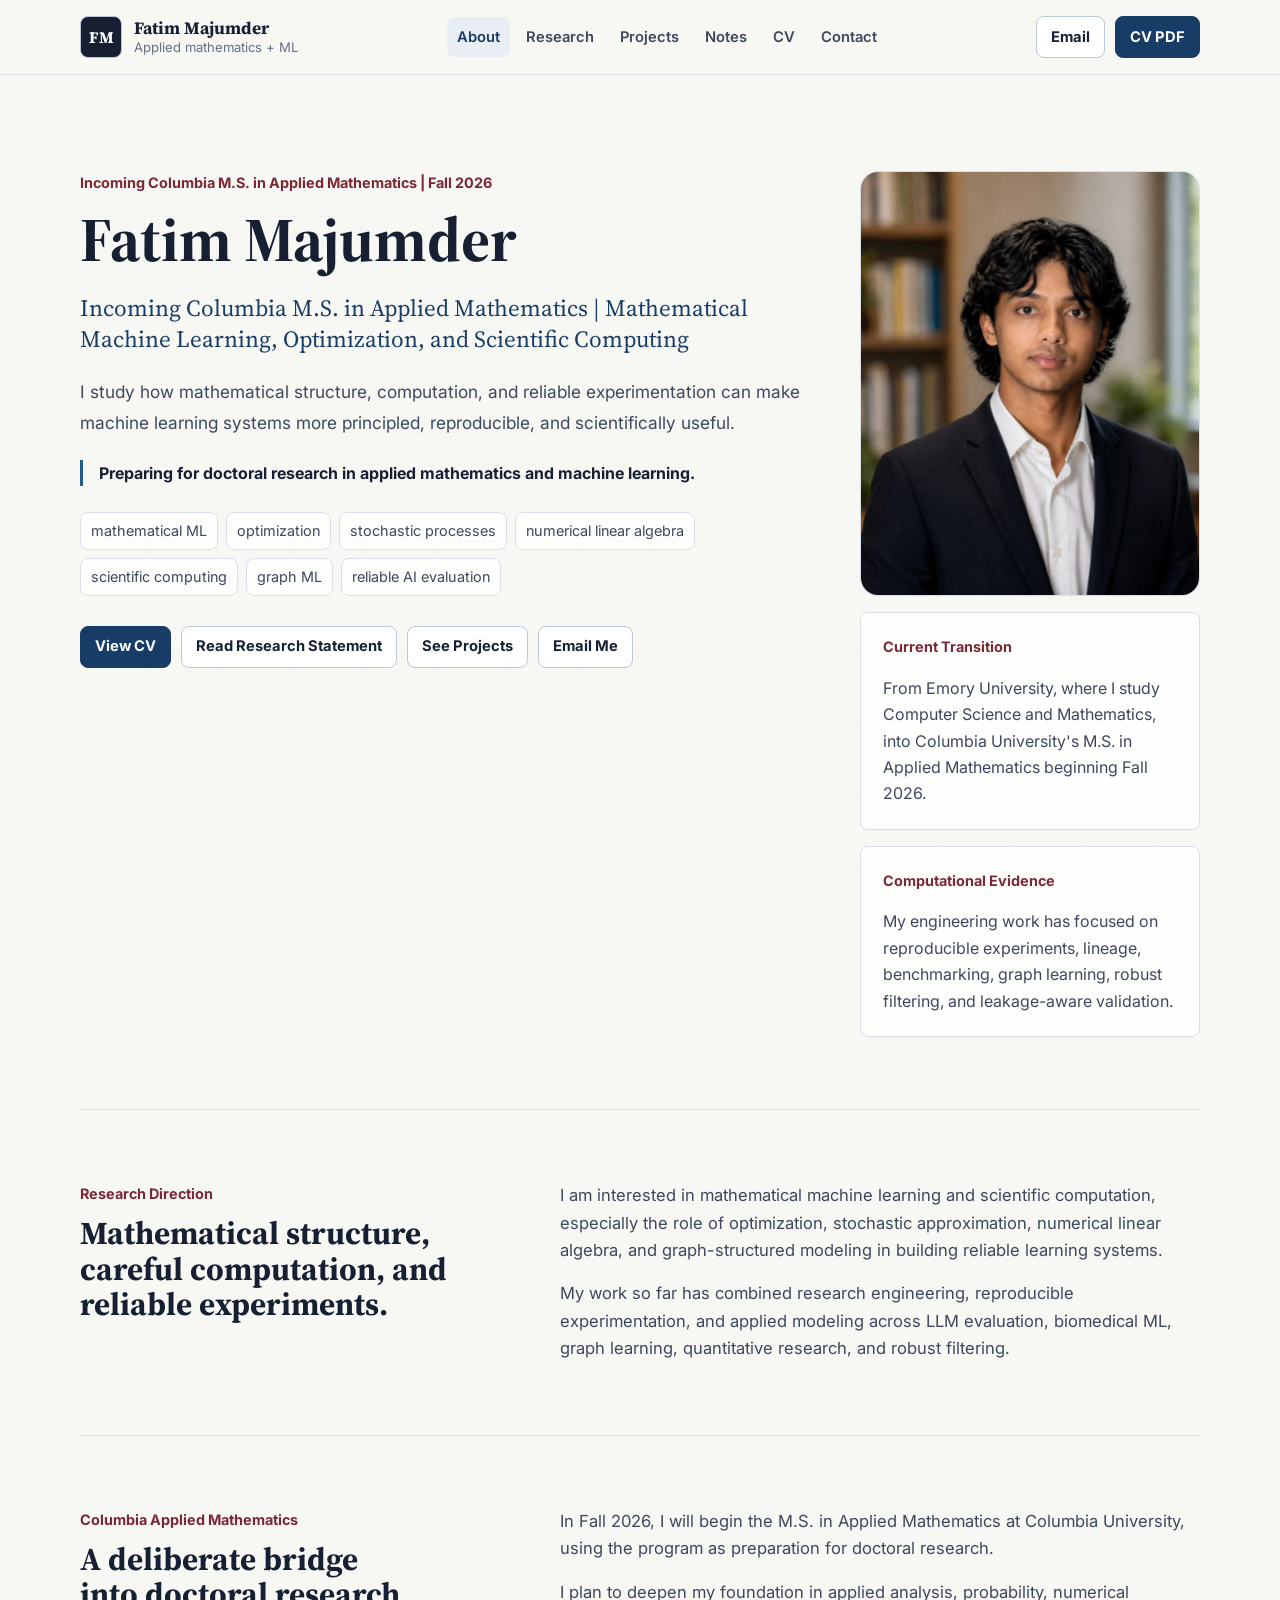
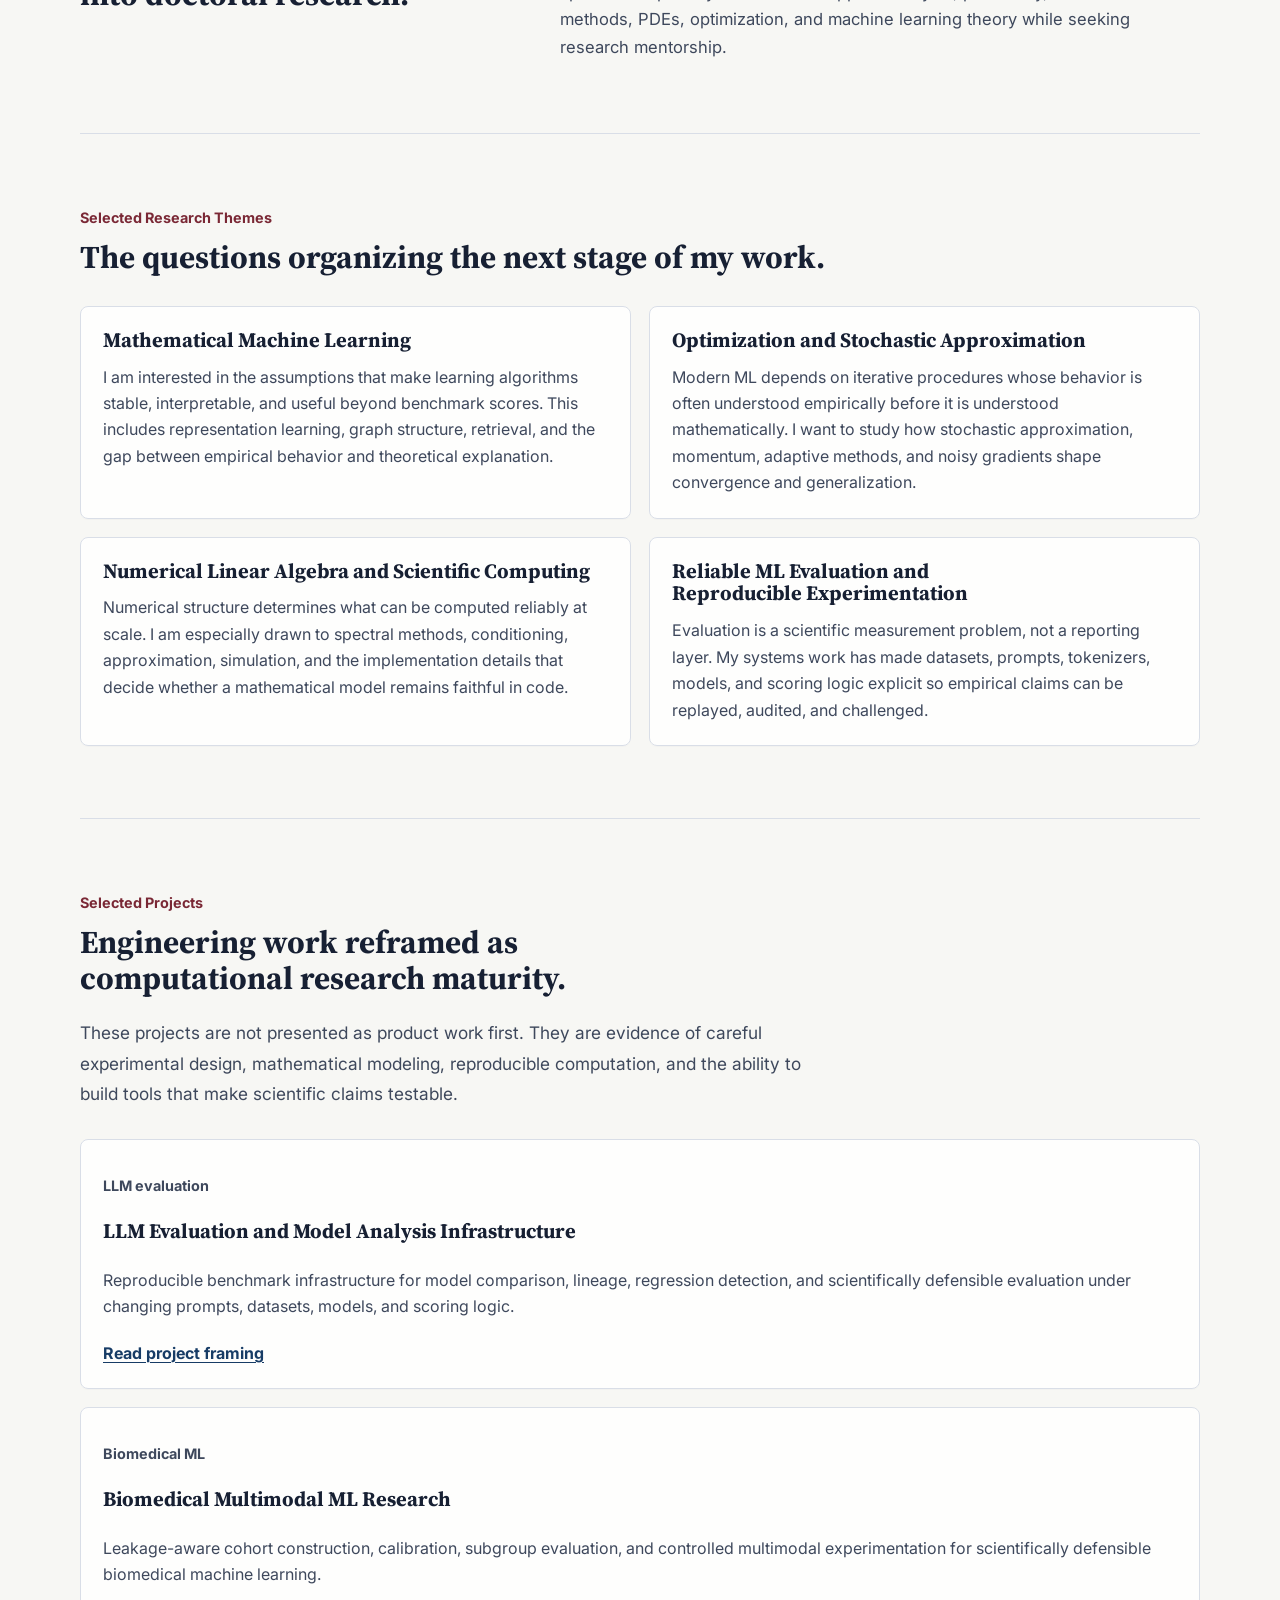
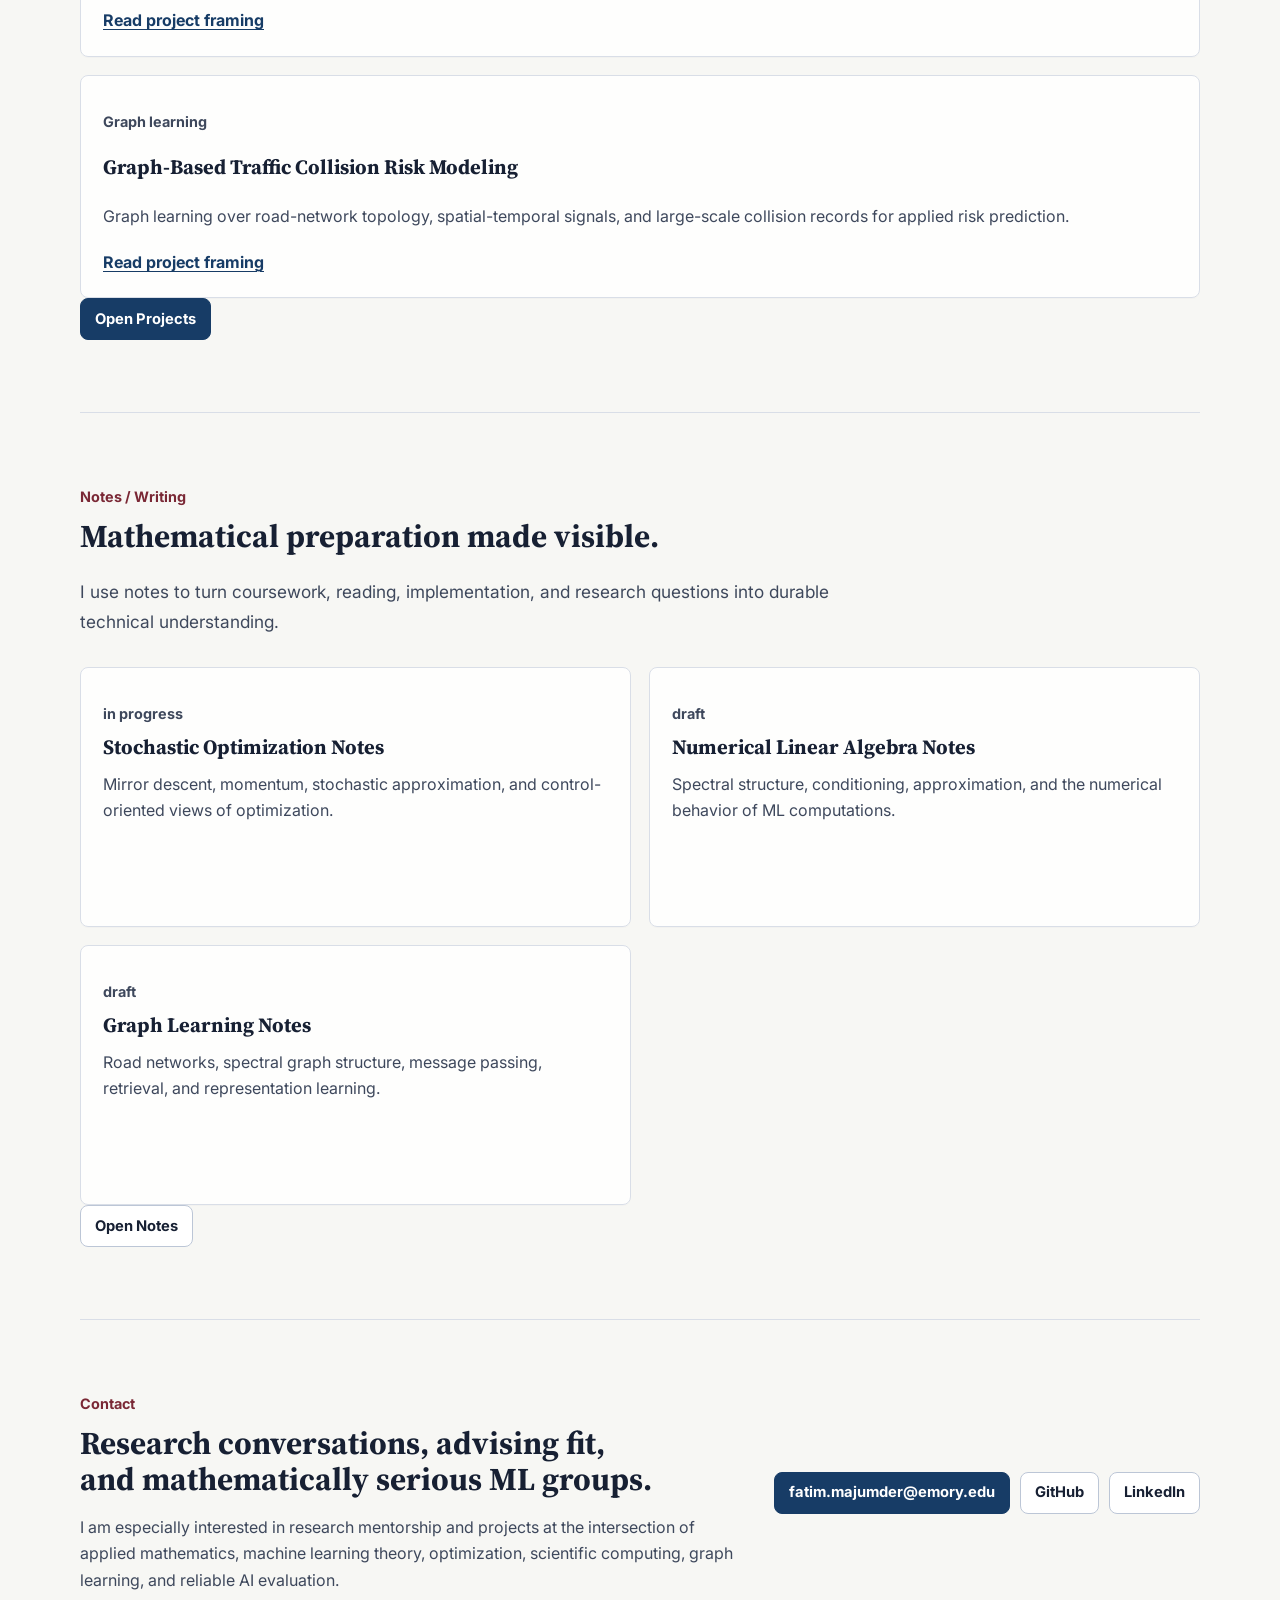
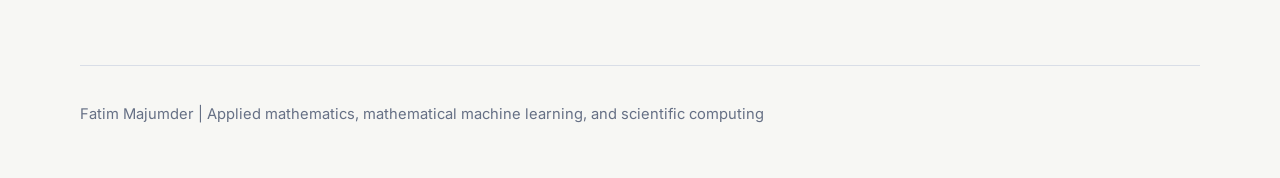
==== commit c0efeffd: "academic" ====
--- a/index.html
+++ b/index.html
@@ -190,6 +190,15 @@
         </div>
 
         <aside class="hero-rail" aria-label="Academic transition summary">
+          <figure class="hero-portrait">
+            <img
+              src="./assets/fatim-majumder-headshot.webp"
+              width="680"
+              height="850"
+              alt="Fatim Majumder"
+              decoding="async"
+            >
+          </figure>
           <div class="rail-block">
             <p class="detail-label">Current Transition</p>
             <p>
--- a/styles.css
+++ b/styles.css
@@ -376,6 +376,23 @@
 .page-hero-rail {
   display: grid;
   gap: 16px;
+}
+
+.hero-portrait {
+  width: min(100%, 340px);
+  margin: 0;
+}
+
+.hero-portrait img {
+  display: block;
+  width: 100%;
+  height: auto;
+  aspect-ratio: 4 / 5;
+  object-fit: cover;
+  object-position: center top;
+  border: 1px solid var(--line);
+  border-radius: 18px;
+  background: var(--surface-subtle);
 }
 
 .rail-block,
@@ -924,6 +941,10 @@
     margin-top: 28px;
   }
 
+  .hero-portrait {
+    width: min(100%, 280px);
+  }
+
   h1,
   .page-hero h1 {
     font-size: 2.45rem;
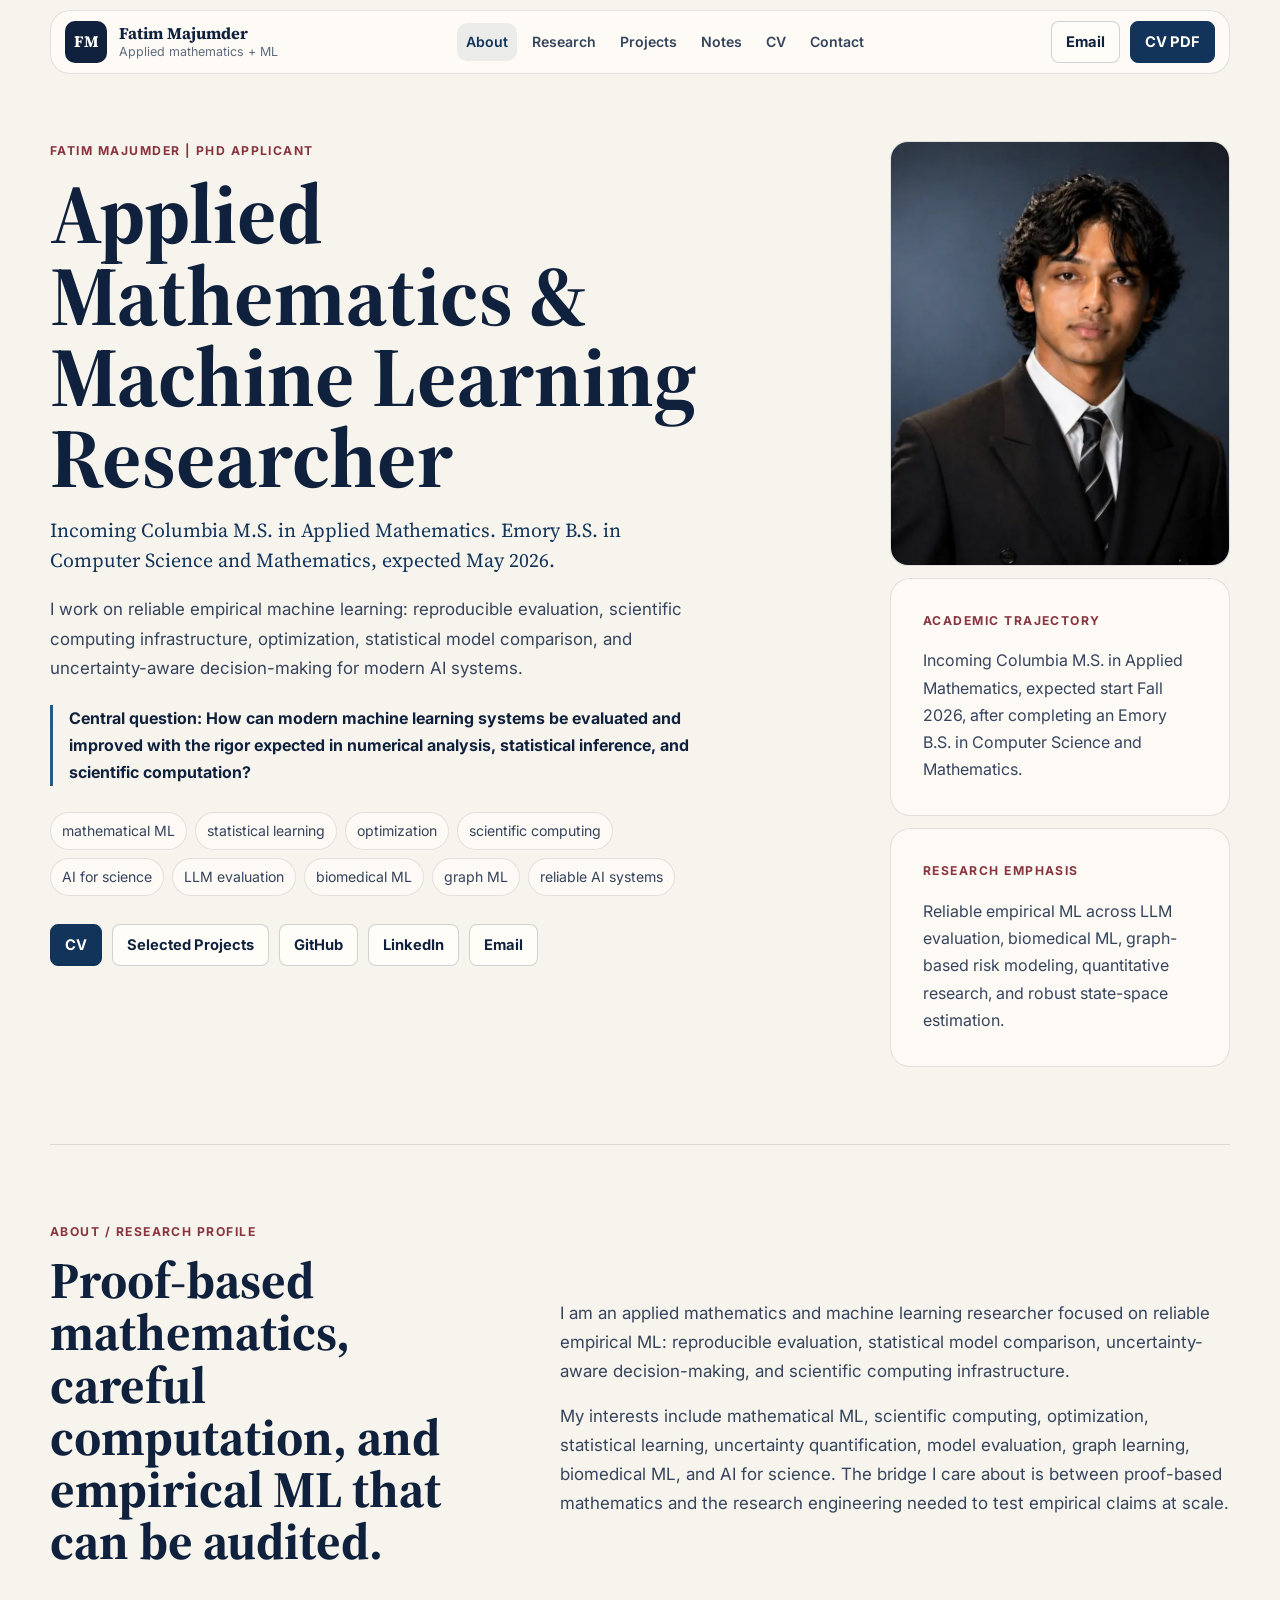
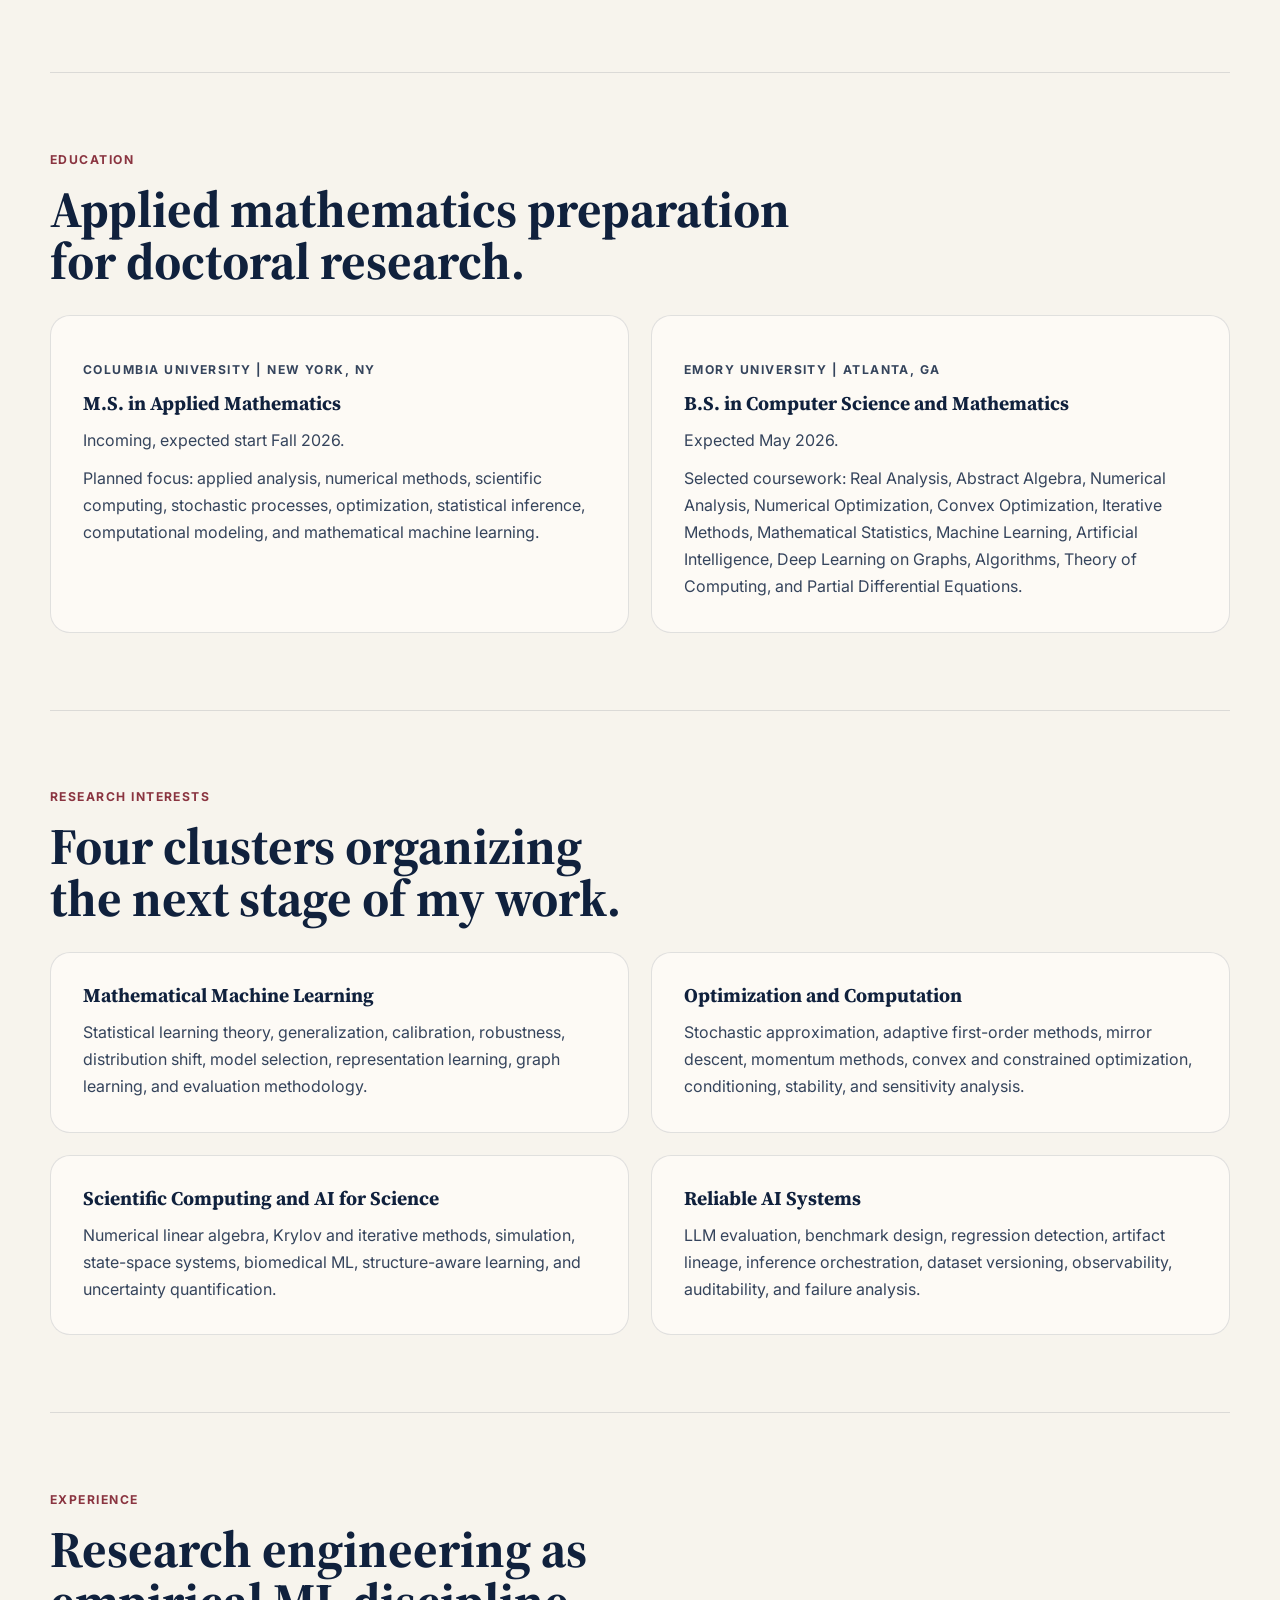
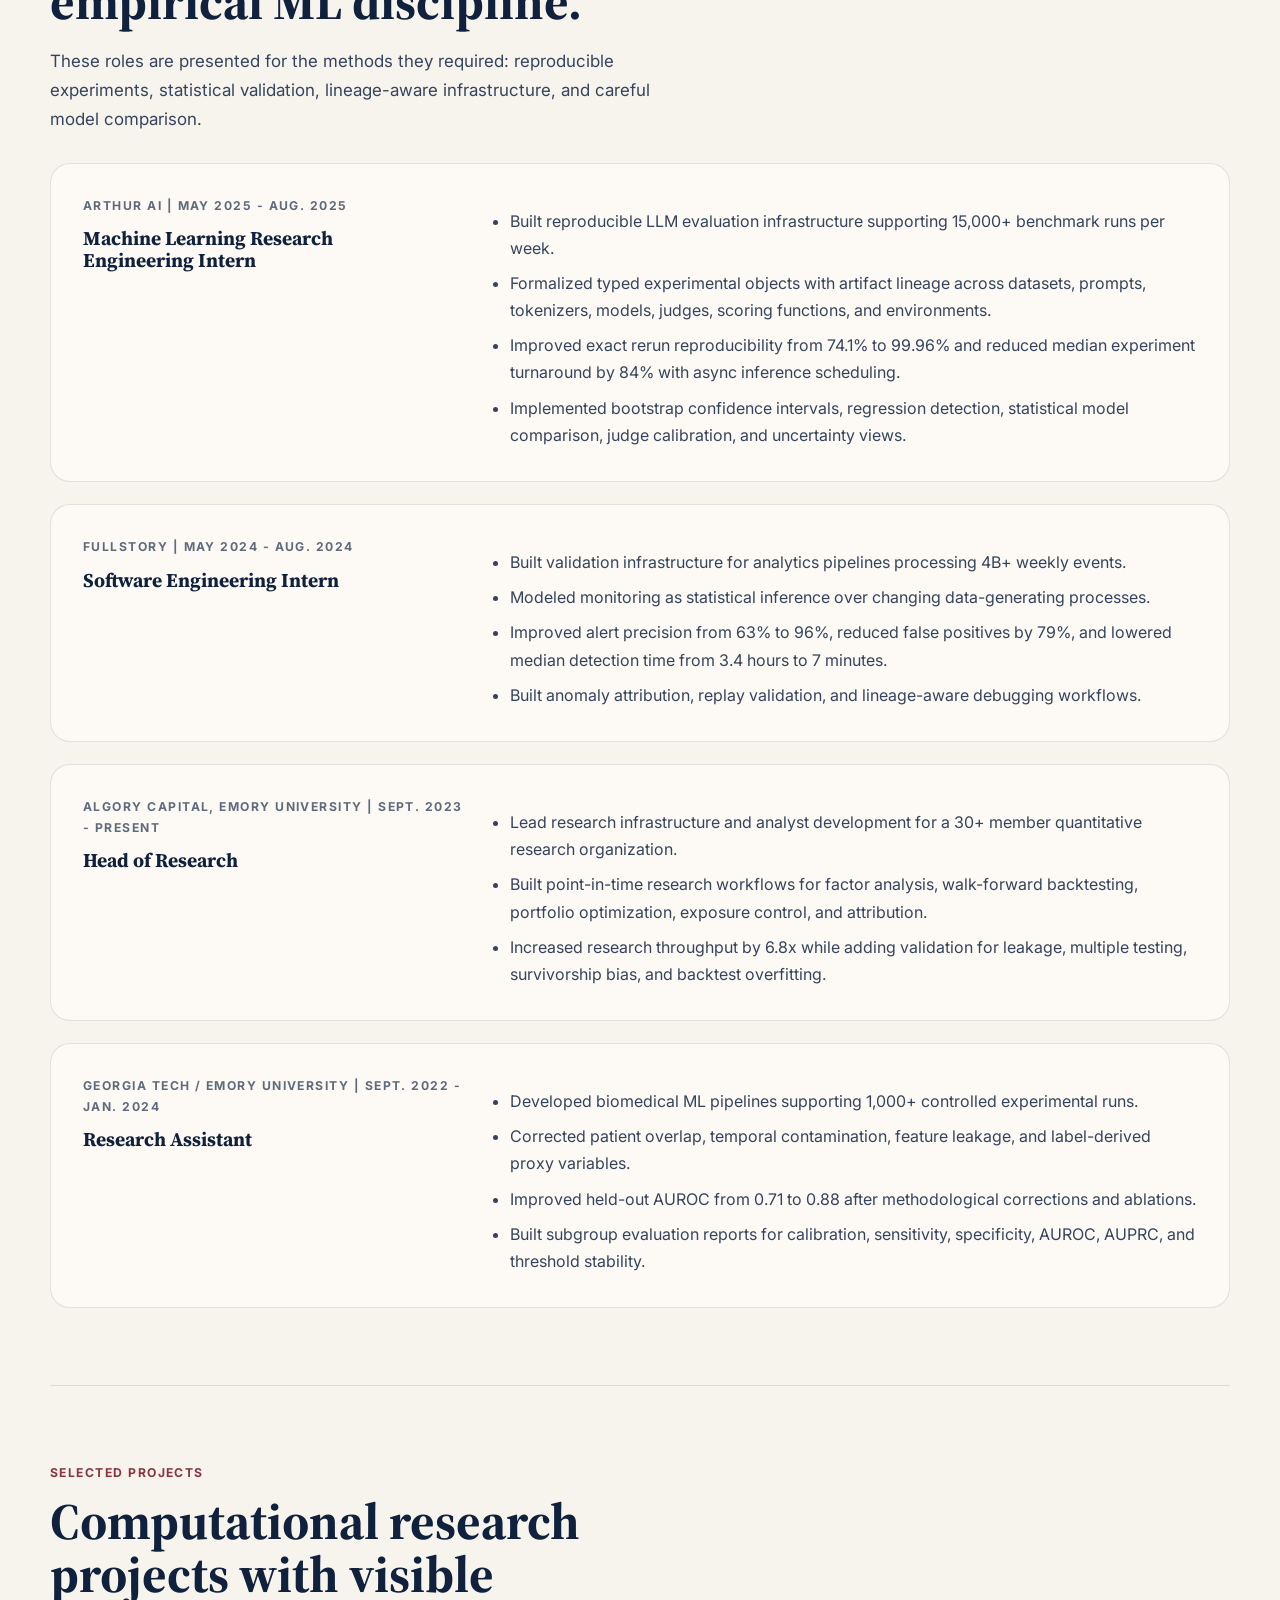
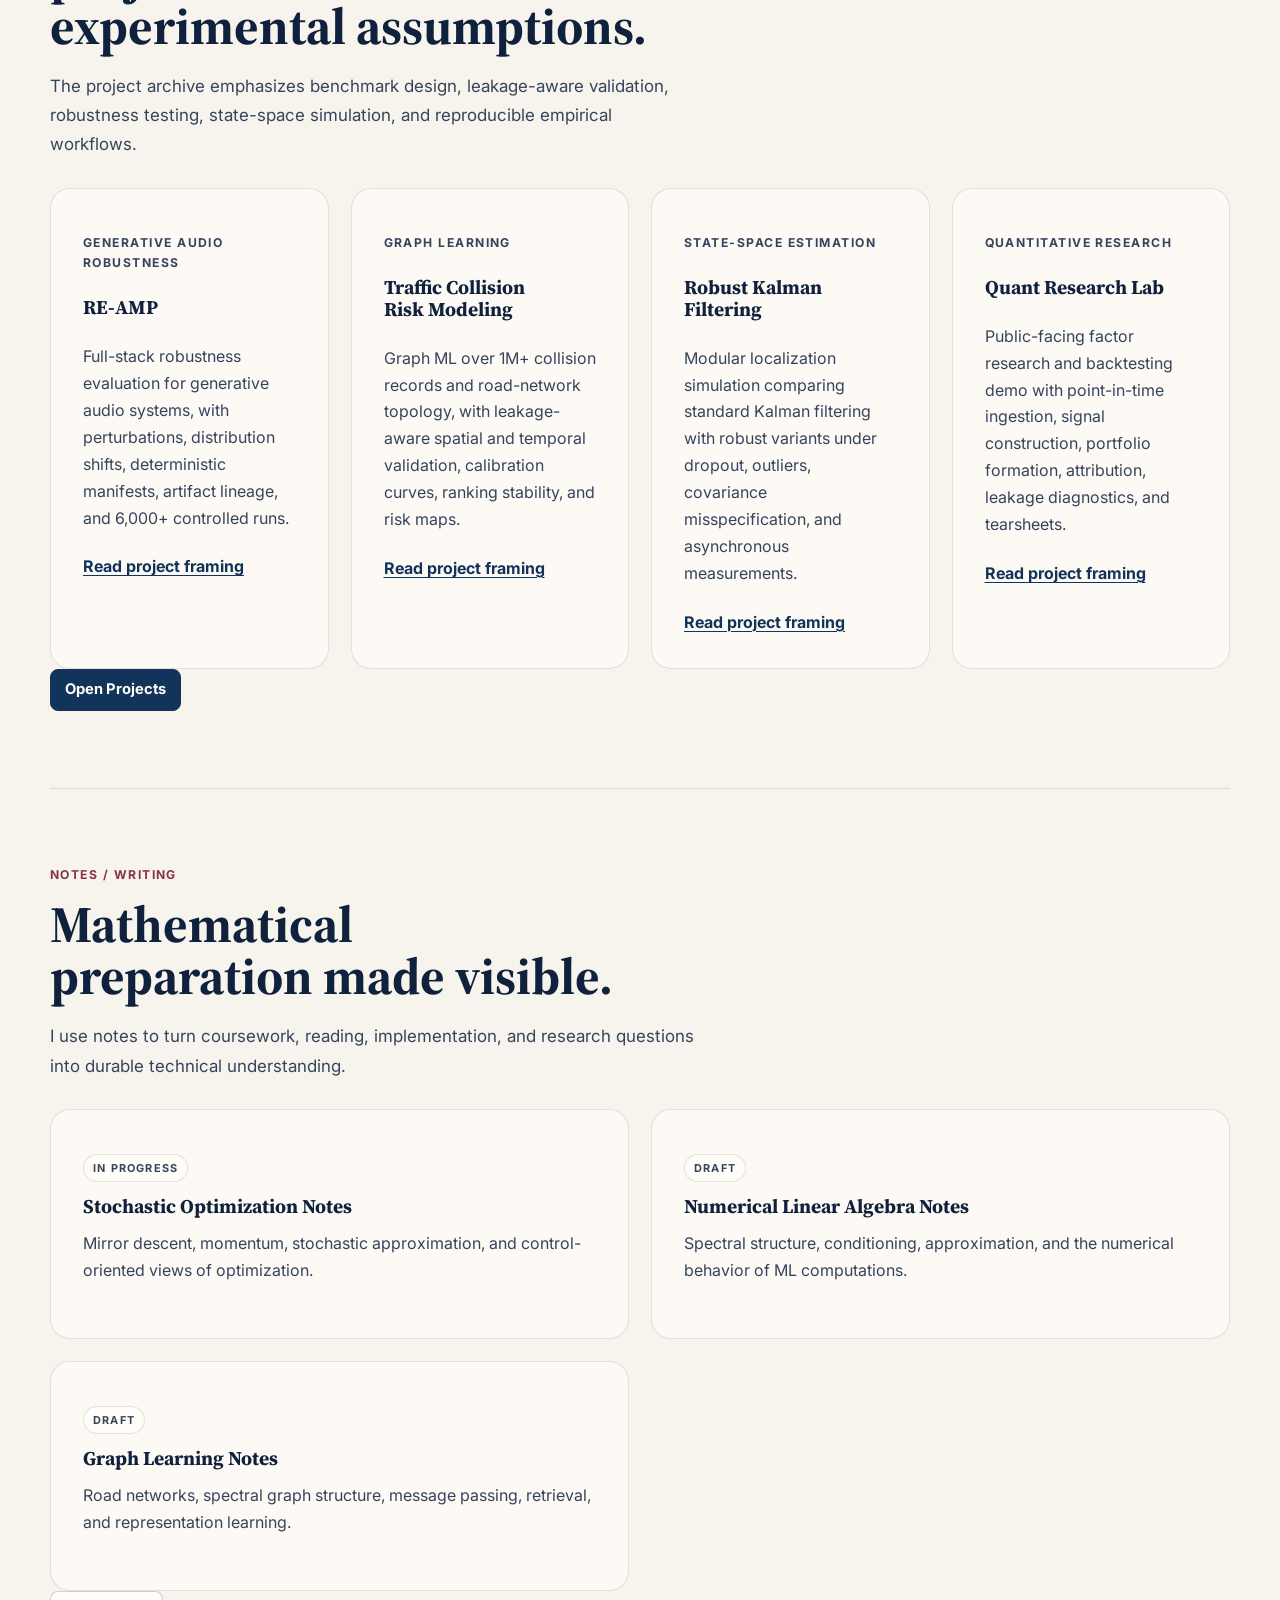
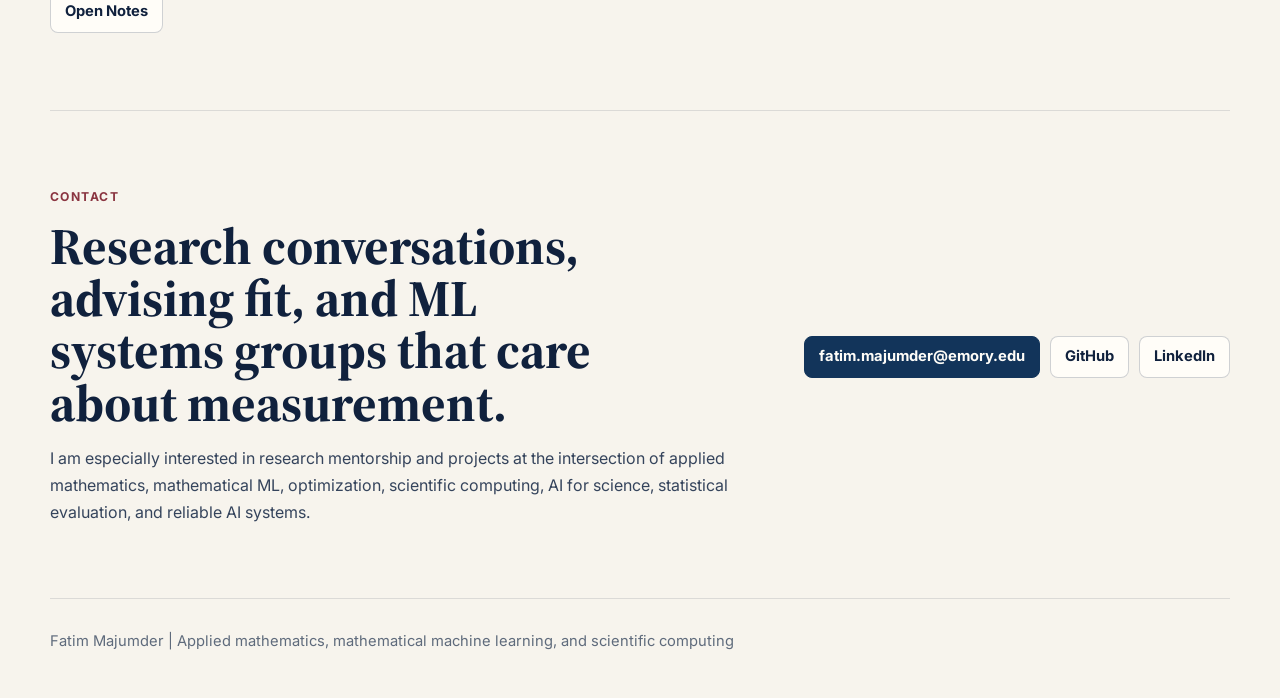
==== commit 6dbb17c7: "ACAEMI" ====
--- a/index.html
+++ b/index.html
@@ -5,26 +5,26 @@
     <meta name="viewport" content="width=device-width, initial-scale=1.0">
     <meta
       name="description"
-      content="Fatim Majumder is an incoming Columbia M.S. student in Applied Mathematics interested in mathematical machine learning, optimization, stochastic processes, numerical computation, graph learning, and reliable AI evaluation."
+      content="Fatim Majumder is an applied mathematics and machine learning researcher, incoming Columbia M.S. student in Applied Mathematics, and Emory B.S. candidate in Computer Science and Mathematics focused on reliable empirical ML, scientific computing, optimization, statistical evaluation, LLM evaluation, graph ML, and biomedical ML."
     >
     <meta
       name="keywords"
-      content="Fatim Majumder, applied mathematics, mathematical machine learning, optimization, stochastic processes, numerical linear algebra, scientific computing, graph machine learning, reliable AI evaluation, Columbia University, Emory University"
+      content="Fatim Majumder, applied mathematics, machine learning, mathematical machine learning, scientific computing, optimization, statistical learning, reliable AI, LLM evaluation, graph ML, biomedical ML, statistical evaluation, Columbia University, Emory University"
     >
     <meta name="author" content="Fatim Majumder">
     <meta name="robots" content="index, follow">
     <meta name="theme-color" content="#17233c">
-    <title>Fatim Majumder | Applied Mathematics and Machine Learning</title>
+    <title>Fatim Majumder &mdash; Applied Mathematics &amp; Machine Learning Researcher</title>
     <link rel="canonical" href="https://fatimmajumder.github.io/">
     <link rel="icon" href="./assets/favicon.svg" type="image/svg+xml">
     <meta property="og:site_name" content="Fatim Majumder">
     <meta
       property="og:title"
-      content="Fatim Majumder | Applied Mathematics, Machine Learning, Scientific Computing"
+      content="Fatim Majumder &mdash; Applied Mathematics &amp; Machine Learning Researcher"
     >
     <meta
       property="og:description"
-      content="Incoming Columbia M.S. student in Applied Mathematics working toward doctoral research in mathematical machine learning, optimization, scientific computing, and reliable AI evaluation."
+      content="Applied Mathematics / Machine Learning PhD applicant and incoming Columbia M.S. student focused on reliable empirical ML, scientific computing, optimization, statistical evaluation, and AI for science."
     >
     <meta property="og:type" content="website">
     <meta property="og:url" content="https://fatimmajumder.github.io/">
@@ -41,11 +41,11 @@
     <meta name="twitter:card" content="summary_large_image">
     <meta
       name="twitter:title"
-      content="Fatim Majumder | Applied Mathematics, Machine Learning, Scientific Computing"
+      content="Fatim Majumder &mdash; Applied Mathematics &amp; Machine Learning Researcher"
     >
     <meta
       name="twitter:description"
-      content="Incoming Columbia M.S. student in Applied Mathematics interested in mathematical ML, optimization, stochastic processes, numerical computation, graph learning, and reliable AI evaluation."
+      content="Applied Mathematics / Machine Learning PhD applicant focused on reliable empirical ML, scientific computing, optimization, statistical evaluation, graph ML, biomedical ML, and LLM evaluation."
     >
     <meta
       name="twitter:image"
@@ -71,8 +71,8 @@
             "name": "Fatim Majumder",
             "url": "https://fatimmajumder.github.io/",
             "email": "mailto:fatim.majumder@emory.edu",
-            "jobTitle": "Incoming M.S. Student in Applied Mathematics",
-            "description": "Applied mathematics and computer science researcher interested in mathematical machine learning, optimization, stochastic processes, numerical computation, graph learning, and reliable AI evaluation.",
+            "jobTitle": "Applied Mathematics and Machine Learning Researcher",
+            "description": "Applied Mathematics / Machine Learning PhD applicant focused on reliable empirical ML, scientific computing, optimization, statistical evaluation, AI for science, and reliable AI systems.",
             "homeLocation": {
               "@type": "Place",
               "name": "New York, NY"
@@ -102,7 +102,11 @@
               "Stochastic approximation",
               "Numerical linear algebra",
               "Scientific computing",
+              "Statistical learning",
+              "AI for science",
               "Graph machine learning",
+              "Biomedical machine learning",
+              "LLM evaluation",
               "Reliable AI evaluation",
               "Reproducible experimentation"
             ]
@@ -155,37 +159,56 @@
     <main id="main-content">
       <section class="hero section" id="about" aria-labelledby="hero-title">
         <div class="hero-copy">
-          <p class="eyebrow">Incoming Columbia M.S. in Applied Mathematics | Fall 2026</p>
-          <h1 id="hero-title">Fatim Majumder</h1>
+          <p class="eyebrow">Fatim Majumder | PhD applicant</p>
+          <h1 id="hero-title">Applied Mathematics &amp; Machine Learning Researcher</h1>
           <p class="hero-deck">
-            Incoming Columbia M.S. in Applied Mathematics | Mathematical
-            Machine Learning, Optimization, and Scientific Computing
+            Incoming Columbia M.S. in Applied Mathematics. Emory B.S. in
+            Computer Science and Mathematics, expected May 2026.
           </p>
           <p class="hero-summary">
-            I study how mathematical structure, computation, and reliable
-            experimentation can make machine learning systems more principled,
-            reproducible, and scientifically useful.
+            I work on reliable empirical machine learning: reproducible
+            evaluation, scientific computing infrastructure, optimization,
+            statistical model comparison, and uncertainty-aware decision-making
+            for modern AI systems.
           </p>
           <p class="hero-status">
-            Preparing for doctoral research in applied mathematics and machine
-            learning.
+            Central question: How can modern machine learning systems be
+            evaluated and improved with the rigor expected in numerical
+            analysis, statistical inference, and scientific computation?
           </p>
 
           <ul class="interest-list">
             <li>mathematical ML</li>
+            <li>statistical learning</li>
             <li>optimization</li>
-            <li>stochastic processes</li>
-            <li>numerical linear algebra</li>
             <li>scientific computing</li>
+            <li>AI for science</li>
+            <li>LLM evaluation</li>
+            <li>biomedical ML</li>
             <li>graph ML</li>
-            <li>reliable AI evaluation</li>
+            <li>reliable AI systems</li>
           </ul>
 
           <div class="hero-actions">
-            <a class="button button-primary" href="./cv.html">View CV</a>
-            <a class="button button-secondary" href="./research.html#statement">Read Research Statement</a>
-            <a class="button button-secondary" href="./projects.html">See Projects</a>
-            <a class="button button-secondary" href="mailto:fatim.majumder@emory.edu">Email Me</a>
+            <a class="button button-primary" href="./assets/Fatim-Majumder-Academic-CV.pdf" download>CV</a>
+            <a class="button button-secondary" href="./projects.html">Selected Projects</a>
+            <a
+              class="button button-secondary"
+              href="https://github.com/fatimmajumder"
+              target="_blank"
+              rel="noopener noreferrer"
+            >
+              GitHub
+            </a>
+            <a
+              class="button button-secondary"
+              href="https://www.linkedin.com/in/fatim-majumder"
+              target="_blank"
+              rel="noopener noreferrer"
+            >
+              LinkedIn
+            </a>
+            <a class="button button-secondary" href="mailto:fatim.majumder@emory.edu">Email</a>
           </div>
         </div>
 
@@ -200,19 +223,19 @@
             >
           </figure>
           <div class="rail-block">
-            <p class="detail-label">Current Transition</p>
-            <p>
-              From Emory University, where I study Computer Science and
-              Mathematics, into Columbia University&#39;s M.S. in Applied
-              Mathematics beginning Fall 2026.
+            <p class="detail-label">Academic trajectory</p>
+            <p>
+              Incoming Columbia M.S. in Applied Mathematics, expected start
+              Fall 2026, after completing an Emory B.S. in Computer Science and
+              Mathematics.
             </p>
           </div>
           <div class="rail-block">
-            <p class="detail-label">Computational Evidence</p>
-            <p>
-              My engineering work has focused on reproducible experiments,
-              lineage, benchmarking, graph learning, robust filtering, and
-              leakage-aware validation.
+            <p class="detail-label">Research emphasis</p>
+            <p>
+              Reliable empirical ML across LLM evaluation, biomedical ML,
+              graph-based risk modeling, quantitative research, and robust
+              state-space estimation.
             </p>
           </div>
         </aside>
@@ -220,89 +243,173 @@
 
       <section class="section split-section" aria-labelledby="direction-title">
         <div class="section-heading">
-          <p class="eyebrow">Research Direction</p>
-          <h2 id="direction-title">Mathematical structure, careful computation, and reliable experiments.</h2>
+          <p class="eyebrow">About / Research Profile</p>
+          <h2 id="direction-title">Proof-based mathematics, careful computation, and empirical ML that can be audited.</h2>
         </div>
         <div class="section-copy">
           <p>
-            I am interested in mathematical machine learning and scientific
-            computation, especially the role of optimization, stochastic
-            approximation, numerical linear algebra, and graph-structured
-            modeling in building reliable learning systems.
+            I am an applied mathematics and machine learning researcher focused
+            on reliable empirical ML: reproducible evaluation, statistical
+            model comparison, uncertainty-aware decision-making, and scientific
+            computing infrastructure.
           </p>
           <p>
-            My work so far has combined research engineering, reproducible
-            experimentation, and applied modeling across LLM evaluation,
-            biomedical ML, graph learning, quantitative research, and robust
-            filtering.
-          </p>
-        </div>
-      </section>
-
-      <section class="section split-section" aria-labelledby="columbia-title">
+            My interests include mathematical ML, scientific computing,
+            optimization, statistical learning, uncertainty quantification,
+            model evaluation, graph learning, biomedical ML, and AI for science.
+            The bridge I care about is between proof-based mathematics and the
+            research engineering needed to test empirical claims at scale.
+          </p>
+        </div>
+      </section>
+
+      <section class="section" aria-labelledby="education-title">
         <div class="section-heading">
-          <p class="eyebrow">Columbia Applied Mathematics</p>
-          <h2 id="columbia-title">A deliberate bridge into doctoral research.</h2>
-        </div>
-        <div class="section-copy">
-          <p>
-            In Fall 2026, I will begin the M.S. in Applied Mathematics at
-            Columbia University, using the program as preparation for doctoral
-            research.
-          </p>
-          <p>
-            I plan to deepen my foundation in applied analysis, probability,
-            numerical methods, PDEs, optimization, and machine learning theory
-            while seeking research mentorship.
-          </p>
+          <p class="eyebrow">Education</p>
+          <h2 id="education-title">Applied mathematics preparation for doctoral research.</h2>
+        </div>
+        <div class="education-grid">
+          <article class="education-card">
+            <p class="card-kicker">Columbia University | New York, NY</p>
+            <h3>M.S. in Applied Mathematics</h3>
+            <p>Incoming, expected start Fall 2026.</p>
+            <p>
+              Planned focus: applied analysis, numerical methods, scientific
+              computing, stochastic processes, optimization, statistical
+              inference, computational modeling, and mathematical machine
+              learning.
+            </p>
+          </article>
+
+          <article class="education-card">
+            <p class="card-kicker">Emory University | Atlanta, GA</p>
+            <h3>B.S. in Computer Science and Mathematics</h3>
+            <p>Expected May 2026.</p>
+            <p>
+              Selected coursework: Real Analysis, Abstract Algebra, Numerical
+              Analysis, Numerical Optimization, Convex Optimization, Iterative
+              Methods, Mathematical Statistics, Machine Learning, Artificial
+              Intelligence, Deep Learning on Graphs, Algorithms, Theory of
+              Computing, and Partial Differential Equations.
+            </p>
+          </article>
         </div>
       </section>
 
       <section class="section" aria-labelledby="themes-title">
         <div class="section-heading">
-          <p class="eyebrow">Selected Research Themes</p>
-          <h2 id="themes-title">The questions organizing the next stage of my work.</h2>
+          <p class="eyebrow">Research Interests</p>
+          <h2 id="themes-title">Four clusters organizing the next stage of my work.</h2>
         </div>
 
         <div class="theme-grid">
           <article class="theme-card">
             <h3>Mathematical Machine Learning</h3>
             <p>
-              I am interested in the assumptions that make learning algorithms
-              stable, interpretable, and useful beyond benchmark scores. This
-              includes representation learning, graph structure, retrieval, and
-              the gap between empirical behavior and theoretical explanation.
+              Statistical learning theory, generalization, calibration,
+              robustness, distribution shift, model selection, representation
+              learning, graph learning, and evaluation methodology.
             </p>
           </article>
 
           <article class="theme-card">
-            <h3>Optimization and Stochastic Approximation</h3>
-            <p>
-              Modern ML depends on iterative procedures whose behavior is often
-              understood empirically before it is understood mathematically. I
-              want to study how stochastic approximation, momentum, adaptive
-              methods, and noisy gradients shape convergence and generalization.
+            <h3>Optimization and Computation</h3>
+            <p>
+              Stochastic approximation, adaptive first-order methods, mirror
+              descent, momentum methods, convex and constrained optimization,
+              conditioning, stability, and sensitivity analysis.
             </p>
           </article>
 
           <article class="theme-card">
-            <h3>Numerical Linear Algebra and Scientific Computing</h3>
-            <p>
-              Numerical structure determines what can be computed reliably at
-              scale. I am especially drawn to spectral methods, conditioning,
-              approximation, simulation, and the implementation details that
-              decide whether a mathematical model remains faithful in code.
+            <h3>Scientific Computing and AI for Science</h3>
+            <p>
+              Numerical linear algebra, Krylov and iterative methods,
+              simulation, state-space systems, biomedical ML, structure-aware
+              learning, and uncertainty quantification.
             </p>
           </article>
 
           <article class="theme-card">
-            <h3>Reliable ML Evaluation and Reproducible Experimentation</h3>
-            <p>
-              Evaluation is a scientific measurement problem, not a reporting
-              layer. My systems work has made datasets, prompts, tokenizers,
-              models, and scoring logic explicit so empirical claims can be
-              replayed, audited, and challenged.
-            </p>
+            <h3>Reliable AI Systems</h3>
+            <p>
+              LLM evaluation, benchmark design, regression detection, artifact
+              lineage, inference orchestration, dataset versioning,
+              observability, auditability, and failure analysis.
+            </p>
+          </article>
+        </div>
+      </section>
+
+      <section class="section" aria-labelledby="experience-title">
+        <div class="section-heading">
+          <p class="eyebrow">Experience</p>
+          <h2 id="experience-title">Research engineering as empirical ML discipline.</h2>
+          <p class="section-intro">
+            These roles are presented for the methods they required:
+            reproducible experiments, statistical validation, lineage-aware
+            infrastructure, and careful model comparison.
+          </p>
+        </div>
+
+        <div class="experience-list">
+          <article class="experience-card">
+            <div class="experience-meta">
+              <p class="card-kicker">Arthur AI | May 2025 - Aug. 2025</p>
+              <h3>Machine Learning Research Engineering Intern</h3>
+            </div>
+            <div class="experience-body">
+              <ul class="bullet-list">
+                <li>Built reproducible LLM evaluation infrastructure supporting 15,000+ benchmark runs per week.</li>
+                <li>Formalized typed experimental objects with artifact lineage across datasets, prompts, tokenizers, models, judges, scoring functions, and environments.</li>
+                <li>Improved exact rerun reproducibility from 74.1% to 99.96% and reduced median experiment turnaround by 84% with async inference scheduling.</li>
+                <li>Implemented bootstrap confidence intervals, regression detection, statistical model comparison, judge calibration, and uncertainty views.</li>
+              </ul>
+            </div>
+          </article>
+
+          <article class="experience-card">
+            <div class="experience-meta">
+              <p class="card-kicker">Fullstory | May 2024 - Aug. 2024</p>
+              <h3>Software Engineering Intern</h3>
+            </div>
+            <div class="experience-body">
+              <ul class="bullet-list">
+                <li>Built validation infrastructure for analytics pipelines processing 4B+ weekly events.</li>
+                <li>Modeled monitoring as statistical inference over changing data-generating processes.</li>
+                <li>Improved alert precision from 63% to 96%, reduced false positives by 79%, and lowered median detection time from 3.4 hours to 7 minutes.</li>
+                <li>Built anomaly attribution, replay validation, and lineage-aware debugging workflows.</li>
+              </ul>
+            </div>
+          </article>
+
+          <article class="experience-card">
+            <div class="experience-meta">
+              <p class="card-kicker">Algory Capital, Emory University | Sept. 2023 - Present</p>
+              <h3>Head of Research</h3>
+            </div>
+            <div class="experience-body">
+              <ul class="bullet-list">
+                <li>Lead research infrastructure and analyst development for a 30+ member quantitative research organization.</li>
+                <li>Built point-in-time research workflows for factor analysis, walk-forward backtesting, portfolio optimization, exposure control, and attribution.</li>
+                <li>Increased research throughput by 6.8x while adding validation for leakage, multiple testing, survivorship bias, and backtest overfitting.</li>
+              </ul>
+            </div>
+          </article>
+
+          <article class="experience-card">
+            <div class="experience-meta">
+              <p class="card-kicker">Georgia Tech / Emory University | Sept. 2022 - Jan. 2024</p>
+              <h3>Research Assistant</h3>
+            </div>
+            <div class="experience-body">
+              <ul class="bullet-list">
+                <li>Developed biomedical ML pipelines supporting 1,000+ controlled experimental runs.</li>
+                <li>Corrected patient overlap, temporal contamination, feature leakage, and label-derived proxy variables.</li>
+                <li>Improved held-out AUROC from 0.71 to 0.88 after methodological corrections and ablations.</li>
+                <li>Built subgroup evaluation reports for calibration, sensitivity, specificity, AUROC, AUPRC, and threshold stability.</li>
+              </ul>
+            </div>
           </article>
         </div>
       </section>
@@ -310,48 +417,57 @@
       <section class="section" id="case-studies" aria-labelledby="projects-title">
         <div class="section-heading">
           <p class="eyebrow">Selected Projects</p>
-          <h2 id="projects-title">Engineering work reframed as computational research maturity.</h2>
+          <h2 id="projects-title">Computational research projects with visible experimental assumptions.</h2>
           <p class="section-intro">
-            These projects are not presented as product work first. They are
-            evidence of careful experimental design, mathematical modeling,
-            reproducible computation, and the ability to build tools that make
-            scientific claims testable.
+            The project archive emphasizes benchmark design, leakage-aware
+            validation, robustness testing, state-space simulation, and
+            reproducible empirical workflows.
           </p>
         </div>
 
         <div class="project-preview-list">
           <article class="project-preview">
-            <p class="card-kicker">LLM evaluation</p>
-            <h3>LLM Evaluation and Model Analysis Infrastructure</h3>
-            <p>
-              Reproducible benchmark infrastructure for model comparison,
-              lineage, regression detection, and scientifically defensible
-              evaluation under changing prompts, datasets, models, and scoring
-              logic.
-            </p>
-            <a class="text-link" href="./projects.html#llm-evaluation">Read project framing</a>
-          </article>
-
-          <article class="project-preview">
-            <p class="card-kicker">Biomedical ML</p>
-            <h3>Biomedical Multimodal ML Research</h3>
-            <p>
-              Leakage-aware cohort construction, calibration, subgroup
-              evaluation, and controlled multimodal experimentation for
-              scientifically defensible biomedical machine learning.
-            </p>
-            <a class="text-link" href="./projects.html#biomedical-ml">Read project framing</a>
+            <p class="card-kicker">Generative audio robustness</p>
+            <h3>RE-AMP</h3>
+            <p>
+              Full-stack robustness evaluation for generative audio systems,
+              with perturbations, distribution shifts, deterministic manifests,
+              artifact lineage, and 6,000+ controlled runs.
+            </p>
+            <a class="text-link" href="./projects.html#audio-robustness">Read project framing</a>
           </article>
 
           <article class="project-preview">
             <p class="card-kicker">Graph learning</p>
-            <h3>Graph-Based Traffic Collision Risk Modeling</h3>
-            <p>
-              Graph learning over road-network topology, spatial-temporal
-              signals, and large-scale collision records for applied risk
-              prediction.
+            <h3>Traffic Collision Risk Modeling</h3>
+            <p>
+              Graph ML over 1M+ collision records and road-network topology,
+              with leakage-aware spatial and temporal validation, calibration
+              curves, ranking stability, and risk maps.
             </p>
             <a class="text-link" href="./projects.html#traffic-risk">Read project framing</a>
+          </article>
+
+          <article class="project-preview">
+            <p class="card-kicker">State-space estimation</p>
+            <h3>Robust Kalman Filtering</h3>
+            <p>
+              Modular localization simulation comparing standard Kalman
+              filtering with robust variants under dropout, outliers,
+              covariance misspecification, and asynchronous measurements.
+            </p>
+            <a class="text-link" href="./projects.html#kalman-filtering">Read project framing</a>
+          </article>
+
+          <article class="project-preview">
+            <p class="card-kicker">Quantitative research</p>
+            <h3>Quant Research Lab</h3>
+            <p>
+              Public-facing factor research and backtesting demo with
+              point-in-time ingestion, signal construction, portfolio
+              formation, attribution, leakage diagnostics, and tearsheets.
+            </p>
+            <a class="text-link" href="./projects.html#quant-research">Read project framing</a>
           </article>
         </div>
 
@@ -396,12 +512,12 @@
       <section class="section contact-band" id="contact" aria-labelledby="contact-title">
         <div>
           <p class="eyebrow">Contact</p>
-          <h2 id="contact-title">Research conversations, advising fit, and mathematically serious ML groups.</h2>
+          <h2 id="contact-title">Research conversations, advising fit, and ML systems groups that care about measurement.</h2>
           <p>
             I am especially interested in research mentorship and projects at
-            the intersection of applied mathematics, machine learning theory,
-            optimization, scientific computing, graph learning, and reliable AI
-            evaluation.
+            the intersection of applied mathematics, mathematical ML,
+            optimization, scientific computing, AI for science, statistical
+            evaluation, and reliable AI systems.
           </p>
         </div>
         <div class="contact-actions">
--- a/styles.css
+++ b/styles.css
@@ -1,18 +1,19 @@
 :root {
-  --page: #f7f7f4;
-  --surface: #ffffff;
-  --surface-subtle: #f1f3f2;
-  --ink: #172033;
-  --ink-soft: #3e485c;
-  --ink-muted: #667085;
-  --line: #d9dee7;
-  --line-strong: #bcc6d6;
+  --page: #f7f4ed;
+  --surface: #fffdf8;
+  --surface-subtle: rgba(255, 253, 248, 0.68);
+  --ink: #10213d;
+  --ink-soft: #35445c;
+  --ink-muted: #5f6b7c;
+  --line: rgba(16, 33, 61, 0.12);
+  --line-strong: rgba(16, 33, 61, 0.2);
   --blue: #225b89;
-  --blue-deep: #173c66;
+  --blue-deep: #12345a;
   --green: #3f6b5b;
-  --red: #7a2835;
+  --red: #8a3440;
   --gold: #8b6f35;
-  --shadow: 0 12px 32px rgba(23, 32, 51, 0.08);
+  --shadow: 0 12px 30px rgba(16, 33, 61, 0.06);
+  --container: 1180px;
   --serif: "Source Serif 4", Georgia, "Times New Roman", serif;
   --sans: "Inter", -apple-system, BlinkMacSystemFont, "Segoe UI", sans-serif;
   --mono: "SFMono-Regular", Consolas, "Liberation Mono", monospace;
@@ -26,7 +27,7 @@
 
 html {
   scroll-behavior: smooth;
-  scroll-padding-top: 112px;
+  scroll-padding-top: 92px;
 }
 
 html,
@@ -42,7 +43,7 @@
   background: var(--page);
   font-family: var(--sans);
   font-size: 16px;
-  line-height: 1.65;
+  line-height: 1.7;
 }
 
 body::before {
@@ -54,7 +55,7 @@
     linear-gradient(var(--line) 1px, transparent 1px),
     linear-gradient(90deg, var(--line) 1px, transparent 1px);
   background-size: 72px 72px;
-  opacity: 0.16;
+  opacity: 0.045;
 }
 
 a {
@@ -92,11 +93,14 @@
 
 .site-header {
   position: sticky;
-  top: 0;
+  top: 10px;
   z-index: 40;
-  border-bottom: 1px solid rgba(217, 222, 231, 0.86);
-  background: rgba(247, 247, 244, 0.94);
-  backdrop-filter: blur(16px);
+  width: min(var(--container), calc(100% - 48px));
+  margin: 0 auto;
+  border: 1px solid var(--line);
+  border-radius: 20px;
+  background: rgba(255, 253, 248, 0.82);
+  backdrop-filter: blur(18px);
 }
 
 .site-header-inner {
@@ -104,11 +108,11 @@
   z-index: 1;
   display: grid;
   grid-template-columns: auto 1fr auto;
-  gap: 24px;
+  gap: 18px;
   align-items: center;
-  width: min(1120px, calc(100% - 40px));
+  width: 100%;
   margin: 0 auto;
-  padding: 16px 0;
+  padding: 10px 14px;
 }
 
 .site-header-inner > * {
@@ -131,7 +135,7 @@
   height: 42px;
   flex: 0 0 auto;
   border: 1px solid var(--line-strong);
-  border-radius: 8px;
+  border-radius: 10px;
   color: var(--surface);
   background: var(--ink);
   font-family: var(--serif);
@@ -145,13 +149,13 @@
 
 .brand-copy strong {
   font-family: var(--serif);
-  font-size: 1.08rem;
+  font-size: 1.02rem;
   line-height: 1.1;
 }
 
 .brand-copy span {
   color: var(--ink-muted);
-  font-size: 0.82rem;
+  font-size: 0.78rem;
   line-height: 1.25;
 }
 
@@ -170,10 +174,10 @@
 }
 
 .nav-link {
-  border-radius: 8px;
-  padding: 8px 10px;
-  color: var(--ink-soft);
-  font-size: 0.92rem;
+  border-radius: 10px;
+  padding: 7px 9px;
+  color: var(--ink-soft);
+  font-size: 0.88rem;
   font-weight: 600;
   text-decoration: none;
 }
@@ -188,7 +192,7 @@
 body[data-page="contact"] .nav-link[data-nav="contact"],
 .nav-link.is-active {
   color: var(--blue-deep);
-  background: #e8eef4;
+  background: rgba(18, 52, 90, 0.08);
 }
 
 .header-actions,
@@ -241,23 +245,30 @@
 .case-shell {
   position: relative;
   z-index: 1;
-  width: min(1120px, calc(100% - 40px));
+  width: min(var(--container), calc(100% - 48px));
   margin: 0 auto;
 }
 
 .section {
-  padding: 72px 0;
+  padding: clamp(64px, 6vw, 86px) 0;
   border-top: 1px solid var(--line);
 }
 
 .hero,
 .page-hero {
   display: grid;
-  grid-template-columns: minmax(0, 1.7fr) minmax(280px, 0.8fr);
-  gap: 56px;
+  grid-template-columns: minmax(0, 1.1fr) minmax(280px, 0.75fr);
+  gap: clamp(40px, 6vw, 82px);
   align-items: start;
-  padding-top: 96px;
+  padding-top: clamp(54px, 6vw, 78px);
+  padding-bottom: clamp(58px, 6vw, 82px);
   border-top: 0;
+}
+
+.page-hero {
+  align-items: start;
+  padding-top: clamp(44px, 5vw, 62px);
+  padding-bottom: clamp(42px, 5vw, 56px);
 }
 
 .hero-copy,
@@ -274,10 +285,12 @@
 .note-status,
 .cv-meta,
 .page-meta {
-  margin: 0 0 10px;
+  margin: 0 0 12px;
   color: var(--red);
-  font-size: 0.9rem;
+  font-size: 0.76rem;
   font-weight: 700;
+  letter-spacing: 0.12em;
+  text-transform: uppercase;
 }
 
 h1,
@@ -292,15 +305,17 @@
 
 h1 {
   max-width: 900px;
-  font-size: 3.9rem;
+  font-size: clamp(3.85rem, 6.6vw, 6rem);
+  line-height: 0.96;
 }
 
 h2 {
-  font-size: 2rem;
+  font-size: clamp(2rem, 4vw, 3.35rem);
+  line-height: 1.02;
 }
 
 h3 {
-  font-size: 1.28rem;
+  font-size: 1.22rem;
 }
 
 p {
@@ -313,22 +328,22 @@
 }
 
 .hero-deck {
-  max-width: 820px;
+  max-width: 640px;
   margin-top: 18px;
   color: var(--blue-deep);
   font-family: var(--serif);
-  font-size: 1.45rem;
-  line-height: 1.35;
+  font-size: clamp(1.07rem, 1.6vw, 1.24rem);
+  line-height: 1.5;
 }
 
 .hero-summary,
 .page-hero-summary,
 .section-intro {
-  max-width: 780px;
-  margin-top: 22px;
-  color: var(--ink-soft);
-  font-size: 1.08rem;
-  line-height: 1.75;
+  max-width: 650px;
+  margin-top: 20px;
+  color: var(--ink-soft);
+  font-size: 1.06rem;
+  line-height: 1.72;
 }
 
 .hero-status {
@@ -360,22 +375,23 @@
 .hero-role-list li {
   max-width: 100%;
   border: 1px solid var(--line);
-  border-radius: 8px;
-  padding: 6px 10px;
-  color: var(--ink-soft);
-  background: rgba(255, 255, 255, 0.74);
-  font-size: 0.9rem;
+  border-radius: 999px;
+  padding: 6px 11px;
+  color: var(--ink-soft);
+  background: rgba(255, 253, 248, 0.72);
+  font-size: 0.88rem;
 }
 
 .hero-actions,
 .page-actions {
-  margin-top: 30px;
+  margin-top: 28px;
 }
 
 .hero-rail,
 .page-hero-rail {
   display: grid;
-  gap: 16px;
+  gap: 12px;
+  justify-items: end;
 }
 
 .hero-portrait {
@@ -397,6 +413,7 @@
 
 .rail-block,
 .page-rail-card,
+.education-card,
 .theme-card,
 .project-preview,
 .note-card,
@@ -411,13 +428,14 @@
 .project-card,
 .writing-card {
   border: 1px solid var(--line);
-  border-radius: 8px;
-  background: rgba(255, 255, 255, 0.82);
-  box-shadow: 0 1px 0 rgba(23, 32, 51, 0.02);
+  border-radius: 20px;
+  background: rgba(255, 253, 248, 0.72);
+  box-shadow: none;
 }
 
 .rail-block,
 .page-rail-card,
+.education-card,
 .theme-card,
 .project-preview,
 .note-card,
@@ -430,7 +448,14 @@
 .experience-card,
 .project-card,
 .writing-card {
-  padding: 22px;
+  padding: clamp(24px, 3vw, 32px);
+}
+
+.hero-rail .rail-block,
+.hero-portrait {
+  width: 100%;
+  max-width: 340px;
+  justify-self: end;
 }
 
 .rail-block p:not(.detail-label),
@@ -440,7 +465,7 @@
 
 .section-heading {
   max-width: 760px;
-  margin-bottom: 30px;
+  margin-bottom: 28px;
 }
 
 .section-heading-compact {
@@ -450,16 +475,42 @@
 .split-section {
   display: grid;
   grid-template-columns: minmax(260px, 0.8fr) minmax(0, 1.2fr);
-  gap: 54px;
-  align-items: start;
+  gap: clamp(34px, 5vw, 64px);
+  align-items: center;
 }
 
 .section-copy {
-  color: var(--ink-soft);
-  font-size: 1.04rem;
+  max-width: 720px;
+  color: var(--ink-soft);
+  font-size: 1.06rem;
+  line-height: 1.72;
+}
+.transition-card {
+  border-top: 1px solid var(--line);
+}
+
+.transition-card .section-heading,
+.transition-card .section-copy {
+  border: 1px solid var(--line);
+  background: rgba(255, 253, 248, 0.6);
+}
+
+.transition-card .section-heading {
+  height: 100%;
+  margin-bottom: 0;
+  border-right: 0;
+  border-radius: 22px 0 0 22px;
+  padding: clamp(28px, 4vw, 44px);
+}
+
+.transition-card .section-copy {
+  height: 100%;
+  border-radius: 0 22px 22px 0;
+  padding: clamp(28px, 4vw, 44px);
 }
 
 .theme-grid,
+.education-grid,
 .notes-preview-grid,
 .notes-grid,
 .contact-layout,
@@ -470,15 +521,17 @@
 .case-study-grid {
   display: grid;
   grid-template-columns: repeat(2, minmax(0, 1fr));
-  gap: 18px;
-}
-
+  gap: 22px;
+}
+
+.education-card p,
 .theme-card p,
 .project-preview p,
 .note-card p,
 .question-item p {
   margin-top: 12px;
   color: var(--ink-soft);
+  line-height: 1.68;
 }
 
 .project-preview-list,
@@ -487,17 +540,34 @@
 .experience-list,
 .story-grid-case {
   display: grid;
-  gap: 18px;
+  gap: 22px;
+}
+
+.project-detail-list,
+.notes-grid-section {
+  padding-top: clamp(32px, 4vw, 44px);
+}
+
+.project-preview-list {
+  grid-template-columns: repeat(4, minmax(0, 1fr));
 }
 
 .project-preview {
   display: grid;
   gap: 12px;
+  align-content: start;
+}
+
+.project-preview:hover,
+.note-card:hover,
+.theme-card:hover {
+  border-color: rgba(18, 52, 90, 0.2);
+  background: rgba(255, 253, 248, 0.9);
 }
 
 .project-preview .text-link,
 .project-links {
-  margin-top: 8px;
+  margin-top: 10px;
 }
 
 .text-link {
@@ -515,6 +585,7 @@
   gap: 32px;
   align-items: center;
   border-bottom: 1px solid var(--line);
+  padding-bottom: clamp(50px, 6vw, 72px);
 }
 
 .contact-band p:not(.eyebrow) {
@@ -524,13 +595,19 @@
 }
 
 .site-footer {
-  padding: 36px 0 52px;
+  padding: 30px 0 44px;
   color: var(--ink-muted);
   font-size: 0.92rem;
 }
 
 .page-hero h1 {
-  font-size: 3.15rem;
+  max-width: 760px;
+  font-size: clamp(2.85rem, 4.9vw, 4.45rem);
+  line-height: 1.01;
+}
+
+.page-hero + .section {
+  padding-top: clamp(40px, 5vw, 58px);
 }
 
 .page-rail-list {
@@ -551,7 +628,7 @@
 .statement-section {
   display: grid;
   grid-template-columns: minmax(260px, 0.8fr) minmax(0, 1.2fr);
-  gap: 54px;
+  gap: clamp(34px, 5vw, 64px);
 }
 
 .statement-copy {
@@ -559,7 +636,7 @@
   padding-left: 22px;
   color: var(--ink-soft);
   font-family: var(--serif);
-  font-size: 1.28rem;
+  font-size: clamp(1.16rem, 2vw, 1.28rem);
   line-height: 1.6;
 }
 
@@ -574,16 +651,25 @@
   align-items: start;
 }
 
+.page-hero-rail .rail-block,
+.page-rail-card {
+  width: 100%;
+  max-width: 360px;
+  justify-self: end;
+}
+
 .project-detail {
   display: grid;
   grid-template-columns: minmax(260px, 0.78fr) minmax(0, 1.22fr);
-  gap: 36px;
-  padding: 28px;
+  gap: clamp(26px, 4vw, 42px);
+  padding: clamp(28px, 4vw, 38px);
   scroll-margin-top: 120px;
 }
 
 .project-detail-heading h2 {
   margin-top: 4px;
+  font-size: clamp(1.7rem, 2.35vw, 2.2rem);
+  line-height: 1.08;
 }
 
 .project-motivation {
@@ -593,7 +679,7 @@
 
 .project-facts {
   display: grid;
-  gap: 18px;
+  gap: 16px;
   margin: 0;
 }
 
@@ -610,7 +696,10 @@
 .project-facts dt {
   margin-bottom: 5px;
   color: var(--red);
+  font-size: 0.76rem;
   font-weight: 700;
+  letter-spacing: 0.11em;
+  text-transform: uppercase;
 }
 
 .project-facts dd {
@@ -624,16 +713,31 @@
 
 .notes-grid {
   grid-template-columns: repeat(2, minmax(0, 1fr));
+  gap: 22px;
 }
 
 .note-card {
   display: flex;
-  min-height: 260px;
+  min-height: 230px;
   flex-direction: column;
 }
 
 .note-card h2 {
-  font-size: 1.5rem;
+  font-size: 1.28rem;
+  line-height: 1.18;
+}
+
+.note-status {
+  display: inline-flex;
+  width: max-content;
+  margin-bottom: 14px;
+  border: 1px solid var(--line);
+  border-radius: 999px;
+  padding: 4px 9px;
+  color: var(--blue-deep);
+  background: rgba(255, 253, 248, 0.76);
+  font-size: 0.68rem;
+  letter-spacing: 0.11em;
 }
 
 .tag-list {
@@ -648,17 +752,19 @@
 }
 
 .cv-main {
-  max-width: 980px;
+  max-width: var(--container);
 }
 
 .cv-section {
   display: grid;
-  gap: 18px;
+  gap: 16px;
+  max-width: 1040px;
 }
 
 .cv-section h2 {
-  padding-bottom: 10px;
+  padding-bottom: 12px;
   border-bottom: 1px solid var(--line);
+  font-size: clamp(1.65rem, 2.8vw, 2.35rem);
 }
 
 .cv-entry {
@@ -860,18 +966,23 @@
 }
 
 @media (max-width: 980px) {
+  .site-header {
+    width: min(var(--container), calc(100% - 32px));
+  }
+
   .site-header-inner {
-    grid-template-columns: 1fr;
+    grid-template-columns: auto 1fr;
     gap: 14px;
   }
 
   .site-nav {
-    justify-content: flex-start;
-    padding-bottom: 4px;
+    flex-wrap: wrap;
+    justify-content: flex-end;
+    padding-bottom: 0;
   }
 
   .header-actions {
-    justify-content: flex-start;
+    display: none;
   }
 
   .hero,
@@ -894,11 +1005,45 @@
   .proof-grid {
     grid-template-columns: 1fr;
   }
+
+  .project-preview-list,
+  .theme-grid,
+  .education-grid,
+  .notes-preview-grid,
+  .notes-grid {
+    grid-template-columns: repeat(2, minmax(0, 1fr));
+  }
+
+  .hero-rail,
+  .page-hero-rail {
+    justify-items: start;
+  }
+
+  .hero-rail .rail-block,
+  .hero-portrait,
+  .page-hero-rail .rail-block,
+  .page-rail-card {
+    justify-self: start;
+  }
+
+  .transition-card .section-heading,
+  .transition-card .section-copy {
+    border: 1px solid var(--line);
+    border-radius: 22px;
+  }
 }
 
 @media (max-width: 720px) {
   body {
     font-size: 15px;
+  }
+
+  .site-header {
+    top: 0;
+    width: 100%;
+    border-right: 0;
+    border-left: 0;
+    border-radius: 0;
   }
 
   .site-header-inner,
@@ -911,6 +1056,11 @@
     margin-left: 14px;
   }
 
+  .site-header-inner {
+    grid-template-columns: 1fr;
+    gap: 10px;
+  }
+
   .brand-copy span,
   .header-actions {
     display: none;
@@ -918,22 +1068,26 @@
 
   .site-nav {
     flex-wrap: wrap;
+    justify-content: flex-start;
     overflow-x: visible;
+    gap: 4px;
   }
 
   .nav-link {
-    padding: 7px 9px;
+    padding: 7px 8px;
+    font-size: 0.82rem;
   }
 
   .section {
-    padding: 52px 0;
+    padding: 50px 0;
   }
 
   .hero,
   .page-hero {
     display: block;
     gap: 28px;
-    padding-top: 64px;
+    padding-top: 50px;
+    padding-bottom: 52px;
   }
 
   .hero-rail,
@@ -943,15 +1097,16 @@
 
   .hero-portrait {
     width: min(100%, 280px);
+    margin-inline: auto;
   }
 
   h1,
   .page-hero h1 {
-    font-size: 2.45rem;
+    font-size: clamp(2.8rem, 12vw, 4.35rem);
   }
 
   h2 {
-    font-size: 1.72rem;
+    font-size: clamp(1.95rem, 9vw, 2.8rem);
   }
 
   .hero-deck,
@@ -960,8 +1115,10 @@
   }
 
   .theme-grid,
+  .education-grid,
   .notes-preview-grid,
   .notes-grid,
+  .project-preview-list,
   .project-grid,
   .writing-grid,
   .case-study-grid,
@@ -978,6 +1135,7 @@
   .project-detail,
   .rail-block,
   .page-rail-card,
+  .education-card,
   .theme-card,
   .project-preview,
   .note-card,
@@ -986,7 +1144,24 @@
   .content-card,
   .metric-card,
   .boundary-card {
-    padding: 18px;
+    padding: 22px;
+  }
+
+  .page-hero-rail .rail-block,
+  .page-rail-card {
+    max-width: none;
+  }
+
+  .hero-actions,
+  .page-actions,
+  .contact-actions {
+    align-items: stretch;
+  }
+
+  .hero-actions .button,
+  .page-actions .button,
+  .contact-actions .button {
+    flex: 1 1 170px;
   }
 
   .hero-proof-item {
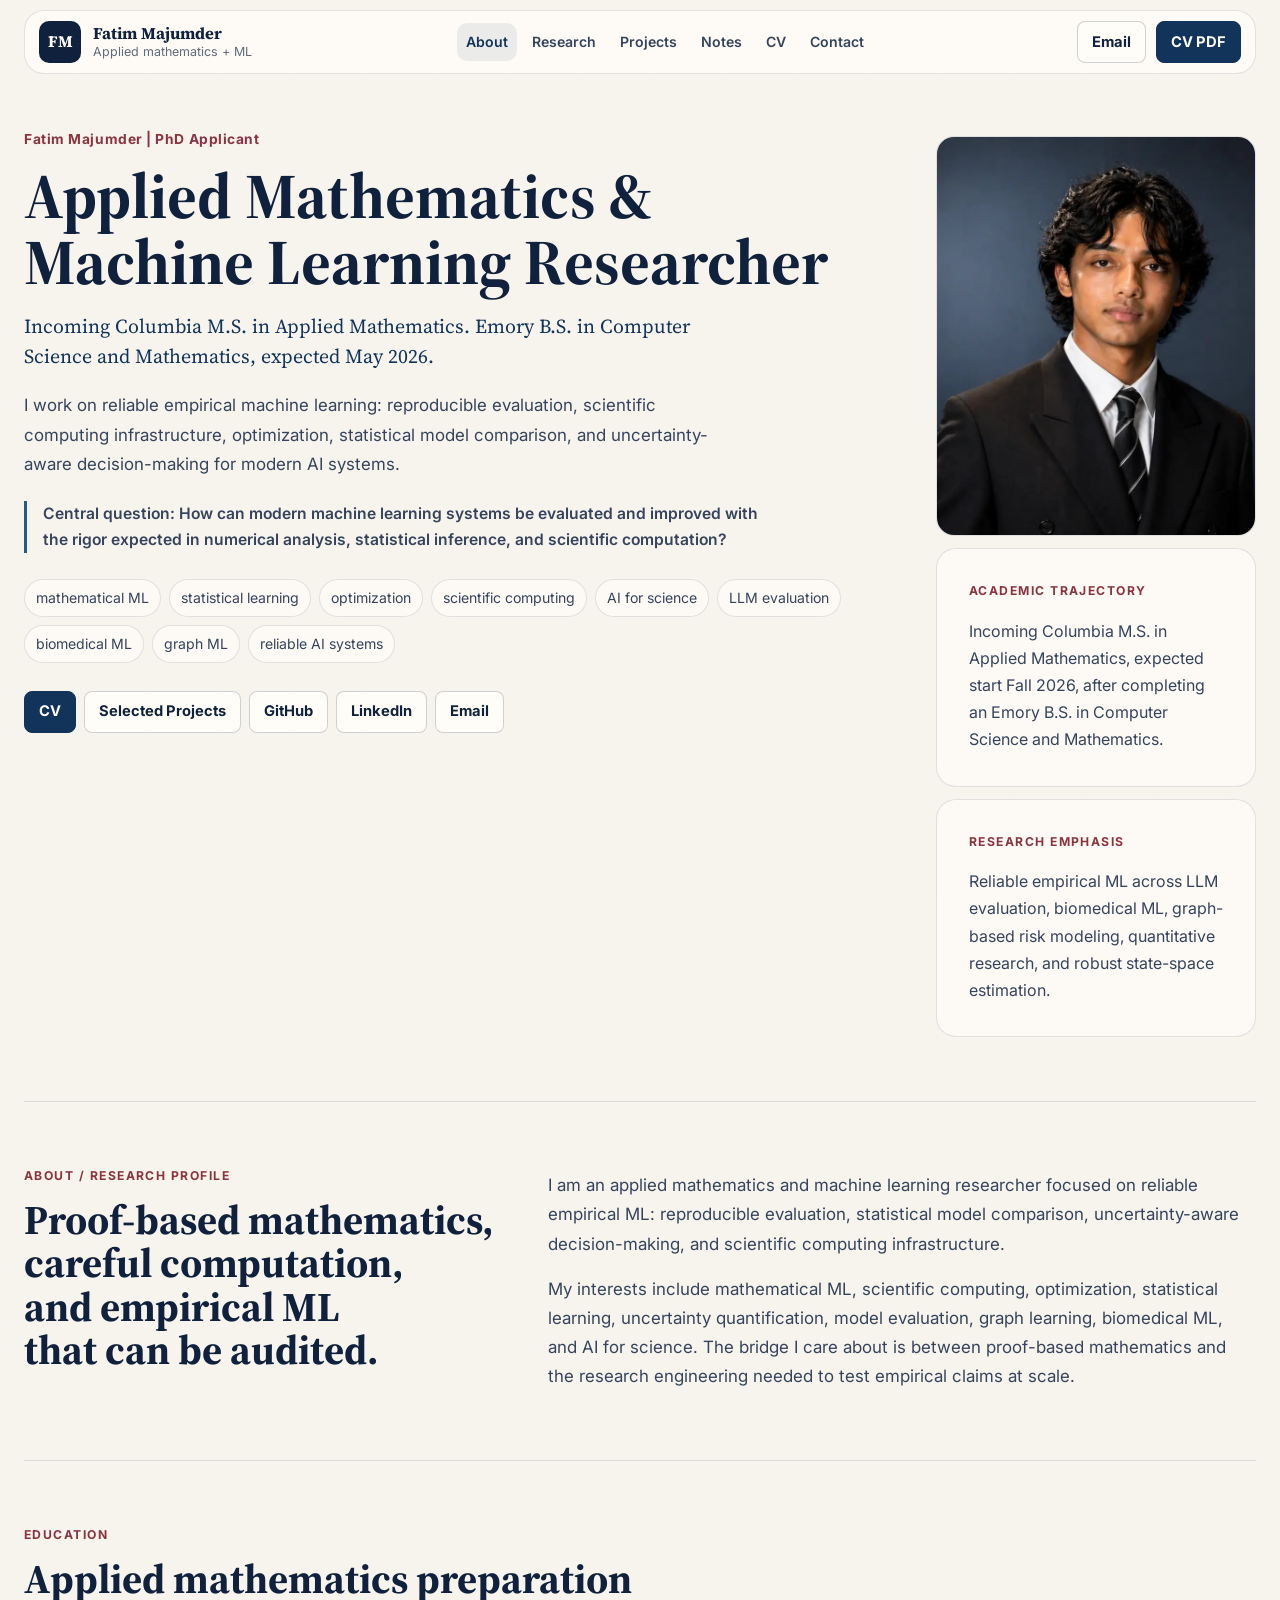
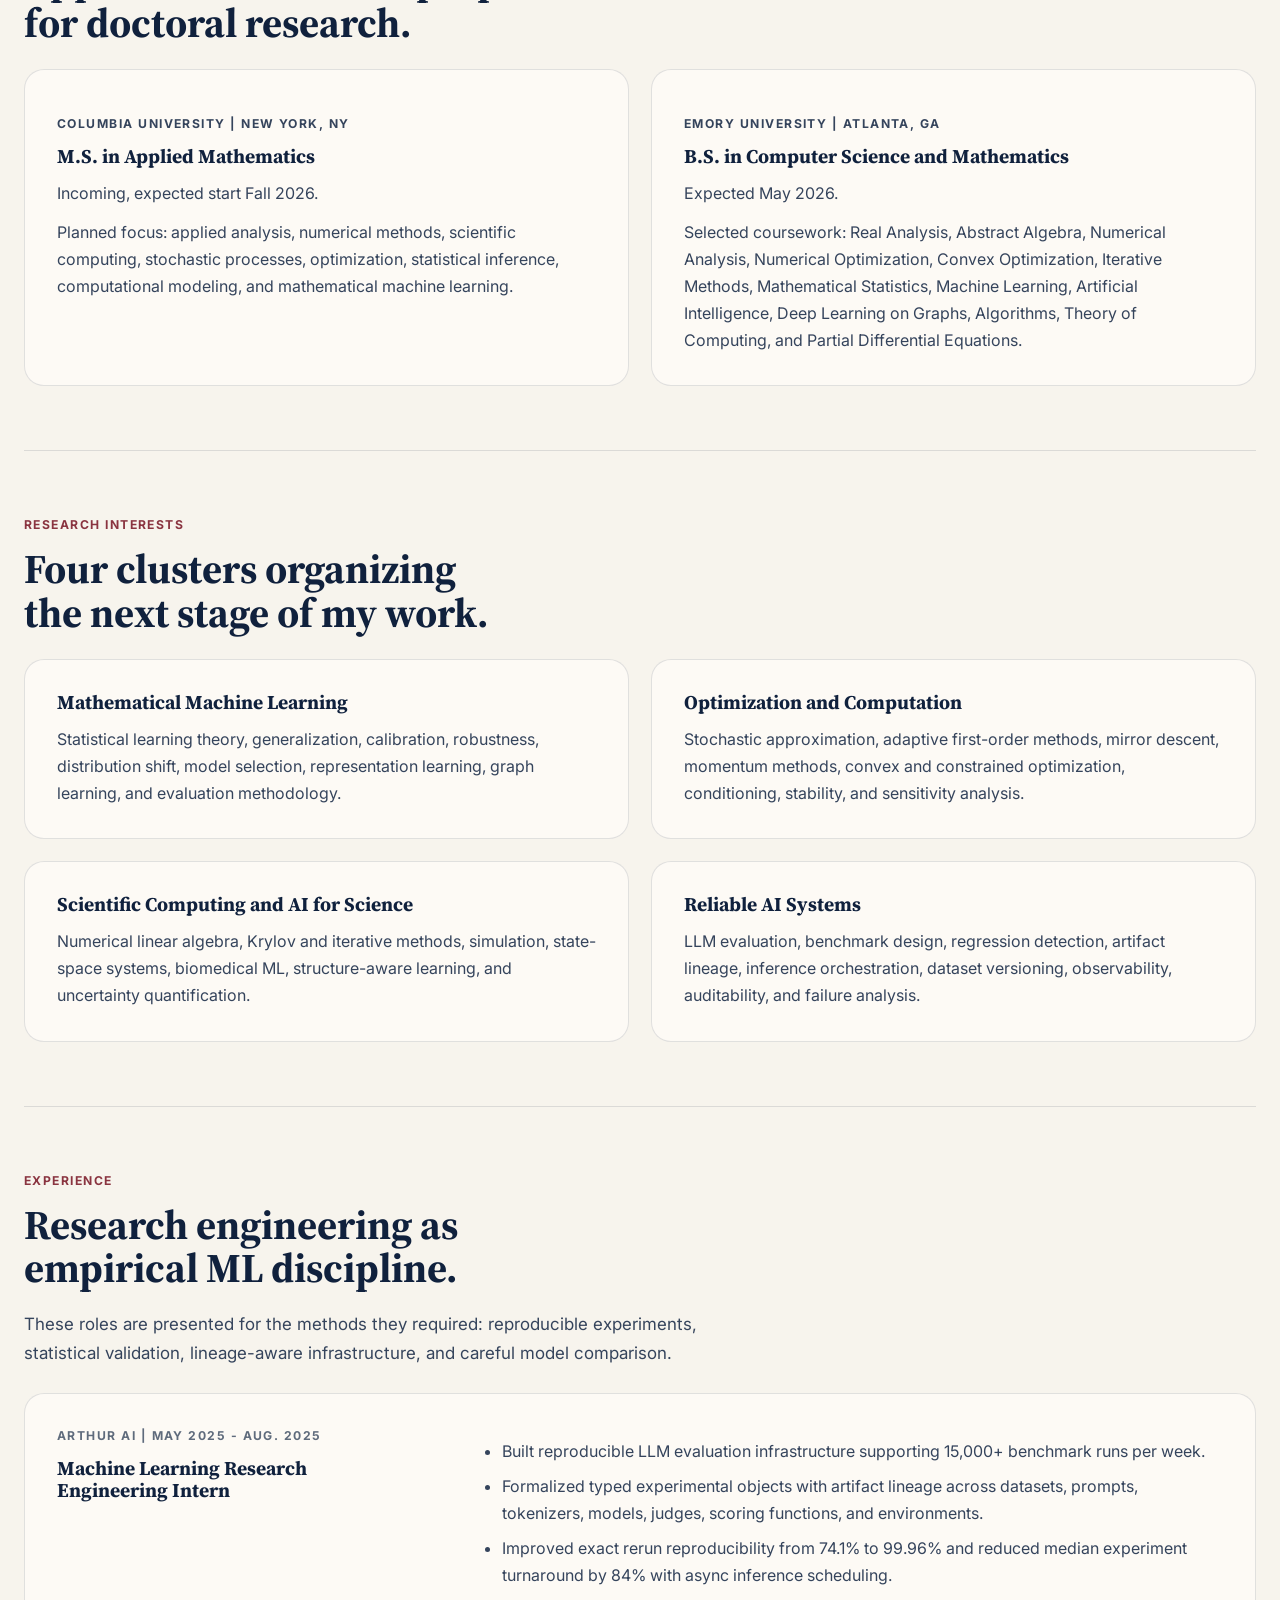
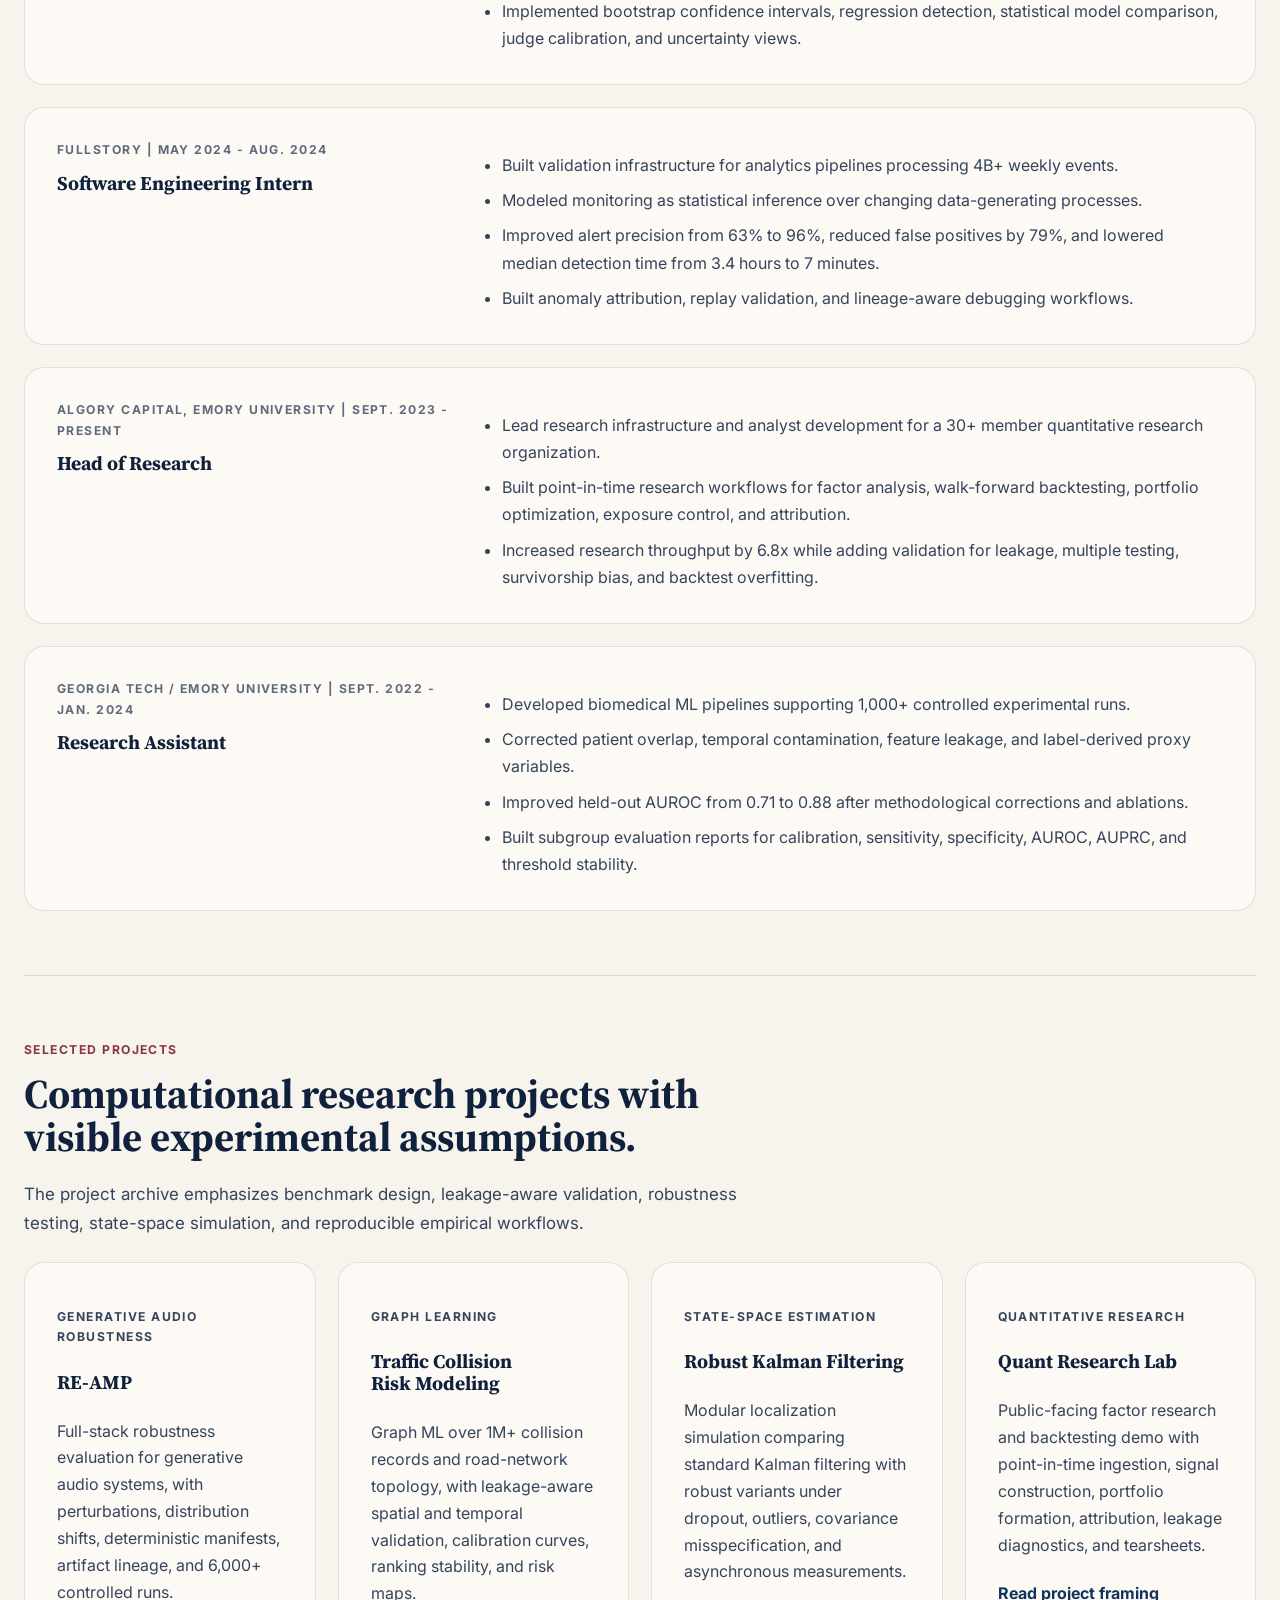
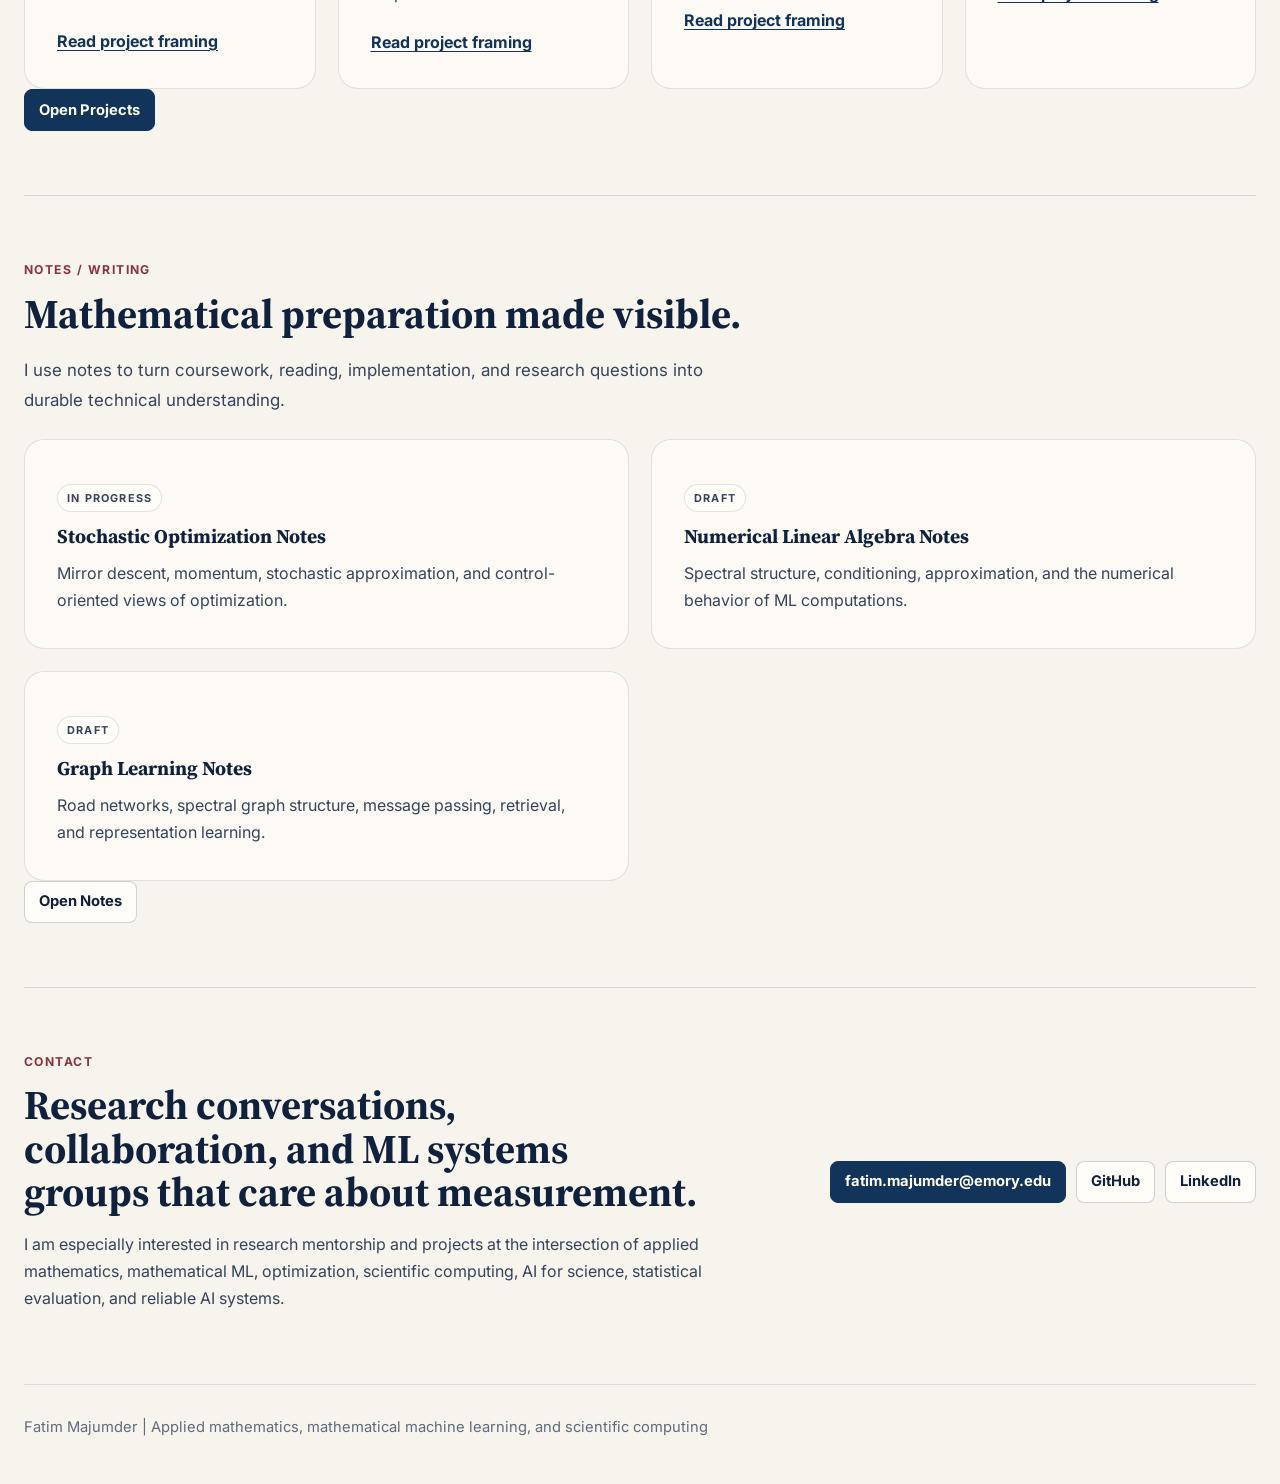
==== commit 1bb7079e: "lol" ====
--- a/index.html
+++ b/index.html
@@ -159,7 +159,7 @@
     <main id="main-content">
       <section class="hero section" id="about" aria-labelledby="hero-title">
         <div class="hero-copy">
-          <p class="eyebrow">Fatim Majumder | PhD applicant</p>
+          <p class="eyebrow">Fatim Majumder | PhD Applicant</p>
           <h1 id="hero-title">Applied Mathematics &amp; Machine Learning Researcher</h1>
           <p class="hero-deck">
             Incoming Columbia M.S. in Applied Mathematics. Emory B.S. in
@@ -218,7 +218,7 @@
               src="./assets/fatim-majumder-headshot.webp"
               width="680"
               height="850"
-              alt="Fatim Majumder"
+              alt="Portrait of Fatim Majumder"
               decoding="async"
             >
           </figure>
@@ -512,7 +512,7 @@
       <section class="section contact-band" id="contact" aria-labelledby="contact-title">
         <div>
           <p class="eyebrow">Contact</p>
-          <h2 id="contact-title">Research conversations, advising fit, and ML systems groups that care about measurement.</h2>
+          <h2 id="contact-title">Research conversations, collaboration, and ML systems groups that care about measurement.</h2>
           <p>
             I am especially interested in research mentorship and projects at
             the intersection of applied mathematics, mathematical ML,
--- a/styles.css
+++ b/styles.css
@@ -13,7 +13,7 @@
   --red: #8a3440;
   --gold: #8b6f35;
   --shadow: 0 12px 30px rgba(16, 33, 61, 0.06);
-  --container: 1180px;
+  --container: 1240px;
   --serif: "Source Serif 4", Georgia, "Times New Roman", serif;
   --sans: "Inter", -apple-system, BlinkMacSystemFont, "Segoe UI", sans-serif;
   --mono: "SFMono-Regular", Consolas, "Liberation Mono", monospace;
@@ -250,25 +250,25 @@
 }
 
 .section {
-  padding: clamp(64px, 6vw, 86px) 0;
+  padding: clamp(52px, 5vw, 74px) 0;
   border-top: 1px solid var(--line);
 }
 
 .hero,
 .page-hero {
   display: grid;
-  grid-template-columns: minmax(0, 1.1fr) minmax(280px, 0.75fr);
-  gap: clamp(40px, 6vw, 82px);
+  grid-template-columns: minmax(0, 1.42fr) minmax(260px, 0.58fr);
+  gap: clamp(32px, 4.8vw, 64px);
   align-items: start;
-  padding-top: clamp(54px, 6vw, 78px);
-  padding-bottom: clamp(58px, 6vw, 82px);
+  padding-top: clamp(46px, 5vw, 64px);
+  padding-bottom: clamp(48px, 5vw, 68px);
   border-top: 0;
 }
 
 .page-hero {
   align-items: start;
-  padding-top: clamp(44px, 5vw, 62px);
-  padding-bottom: clamp(42px, 5vw, 56px);
+  padding-top: clamp(38px, 4vw, 54px);
+  padding-bottom: clamp(38px, 4vw, 54px);
 }
 
 .hero-copy,
@@ -276,7 +276,7 @@
 .section-copy,
 .statement-copy {
   min-width: 0;
-  max-width: 780px;
+  max-width: 860px;
 }
 
 .eyebrow,
@@ -304,14 +304,14 @@
 }
 
 h1 {
-  max-width: 900px;
-  font-size: clamp(3.85rem, 6.6vw, 6rem);
-  line-height: 0.96;
+  max-width: 880px;
+  font-size: clamp(3.05rem, 5vw, 4.9rem);
+  line-height: 1.02;
 }
 
 h2 {
-  font-size: clamp(2rem, 4vw, 3.35rem);
-  line-height: 1.02;
+  font-size: clamp(1.9rem, 3.2vw, 3rem);
+  line-height: 1.06;
 }
 
 h3 {
@@ -328,7 +328,7 @@
 }
 
 .hero-deck {
-  max-width: 640px;
+  max-width: 720px;
   margin-top: 18px;
   color: var(--blue-deep);
   font-family: var(--serif);
@@ -339,7 +339,7 @@
 .hero-summary,
 .page-hero-summary,
 .section-intro {
-  max-width: 650px;
+  max-width: 720px;
   margin-top: 20px;
   color: var(--ink-soft);
   font-size: 1.06rem;
@@ -351,8 +351,17 @@
   margin-top: 22px;
   border-left: 3px solid var(--blue);
   padding-left: 16px;
-  color: var(--ink);
-  font-weight: 700;
+  color: var(--ink-soft);
+  font-size: 0.98rem;
+  font-weight: 600;
+  line-height: 1.65;
+  max-width: 760px;
+}
+
+.hero .eyebrow {
+  font-size: 0.86rem;
+  letter-spacing: 0.04em;
+  text-transform: none;
 }
 
 .interest-list,
@@ -387,15 +396,21 @@
   margin-top: 28px;
 }
 
+.hero-actions {
+  gap: 8px;
+  max-width: 760px;
+}
+
 .hero-rail,
 .page-hero-rail {
   display: grid;
   gap: 12px;
   justify-items: end;
+  padding-top: 8px;
 }
 
 .hero-portrait {
-  width: min(100%, 340px);
+  width: min(100%, 320px);
   margin: 0;
 }
 
@@ -454,7 +469,7 @@
 .hero-rail .rail-block,
 .hero-portrait {
   width: 100%;
-  max-width: 340px;
+  max-width: 320px;
   justify-self: end;
 }
 
@@ -464,8 +479,8 @@
 }
 
 .section-heading {
-  max-width: 760px;
-  margin-bottom: 28px;
+  max-width: 820px;
+  margin-bottom: 24px;
 }
 
 .section-heading-compact {
@@ -475,7 +490,7 @@
 .split-section {
   display: grid;
   grid-template-columns: minmax(260px, 0.8fr) minmax(0, 1.2fr);
-  gap: clamp(34px, 5vw, 64px);
+  gap: clamp(30px, 4vw, 54px);
   align-items: center;
 }
 
@@ -549,7 +564,7 @@
 }
 
 .project-preview-list {
-  grid-template-columns: repeat(4, minmax(0, 1fr));
+  grid-template-columns: repeat(auto-fit, minmax(230px, 1fr));
 }
 
 .project-preview {
@@ -601,13 +616,13 @@
 }
 
 .page-hero h1 {
-  max-width: 760px;
-  font-size: clamp(2.85rem, 4.9vw, 4.45rem);
-  line-height: 1.01;
+  max-width: 940px;
+  font-size: clamp(2.35rem, 3.6vw, 3.7rem);
+  line-height: 1.05;
 }
 
 .page-hero + .section {
-  padding-top: clamp(40px, 5vw, 58px);
+  padding-top: clamp(36px, 4vw, 52px);
 }
 
 .page-rail-list {
@@ -660,9 +675,9 @@
 
 .project-detail {
   display: grid;
-  grid-template-columns: minmax(260px, 0.78fr) minmax(0, 1.22fr);
-  gap: clamp(26px, 4vw, 42px);
-  padding: clamp(28px, 4vw, 38px);
+  grid-template-columns: minmax(250px, 0.68fr) minmax(0, 1.32fr);
+  gap: clamp(22px, 3vw, 36px);
+  padding: clamp(24px, 3vw, 34px);
   scroll-margin-top: 120px;
 }
 
@@ -679,7 +694,7 @@
 
 .project-facts {
   display: grid;
-  gap: 16px;
+  gap: 14px;
   margin: 0;
 }
 
@@ -712,13 +727,13 @@
 }
 
 .notes-grid {
-  grid-template-columns: repeat(2, minmax(0, 1fr));
+  grid-template-columns: repeat(auto-fit, minmax(260px, 1fr));
   gap: 22px;
 }
 
 .note-card {
   display: flex;
-  min-height: 230px;
+  min-height: 210px;
   flex-direction: column;
 }
 
@@ -729,7 +744,8 @@
 
 .note-status {
   display: inline-flex;
-  width: max-content;
+  width: fit-content;
+  max-width: 100%;
   margin-bottom: 14px;
   border: 1px solid var(--line);
   border-radius: 999px;
@@ -742,13 +758,49 @@
 
 .tag-list {
   margin-top: auto;
-  padding-top: 22px;
+  padding-top: 18px;
 }
 
 .note-link-placeholder {
   color: var(--ink-muted);
   font-family: var(--mono);
   font-size: 0.84rem;
+}
+
+.coursework-groups {
+  display: grid;
+  gap: 14px;
+  margin-top: 12px;
+}
+
+.coursework-group {
+  display: grid;
+  gap: 8px;
+}
+
+.coursework-group h4 {
+  margin: 0;
+  color: var(--ink);
+  font-size: 0.9rem;
+}
+
+.coursework-tags {
+  display: flex;
+  flex-wrap: wrap;
+  gap: 7px;
+  margin: 0;
+  padding: 0;
+  list-style: none;
+}
+
+.coursework-tags li {
+  border: 1px solid var(--line);
+  border-radius: 999px;
+  padding: 4px 9px;
+  color: var(--ink-soft);
+  background: rgba(255, 253, 248, 0.72);
+  font-size: 0.84rem;
+  line-height: 1.35;
 }
 
 .cv-main {
@@ -1102,7 +1154,8 @@
 
   h1,
   .page-hero h1 {
-    font-size: clamp(2.8rem, 12vw, 4.35rem);
+    font-size: clamp(2.45rem, 10.5vw, 3.9rem);
+    line-height: 1.04;
   }
 
   h2 {
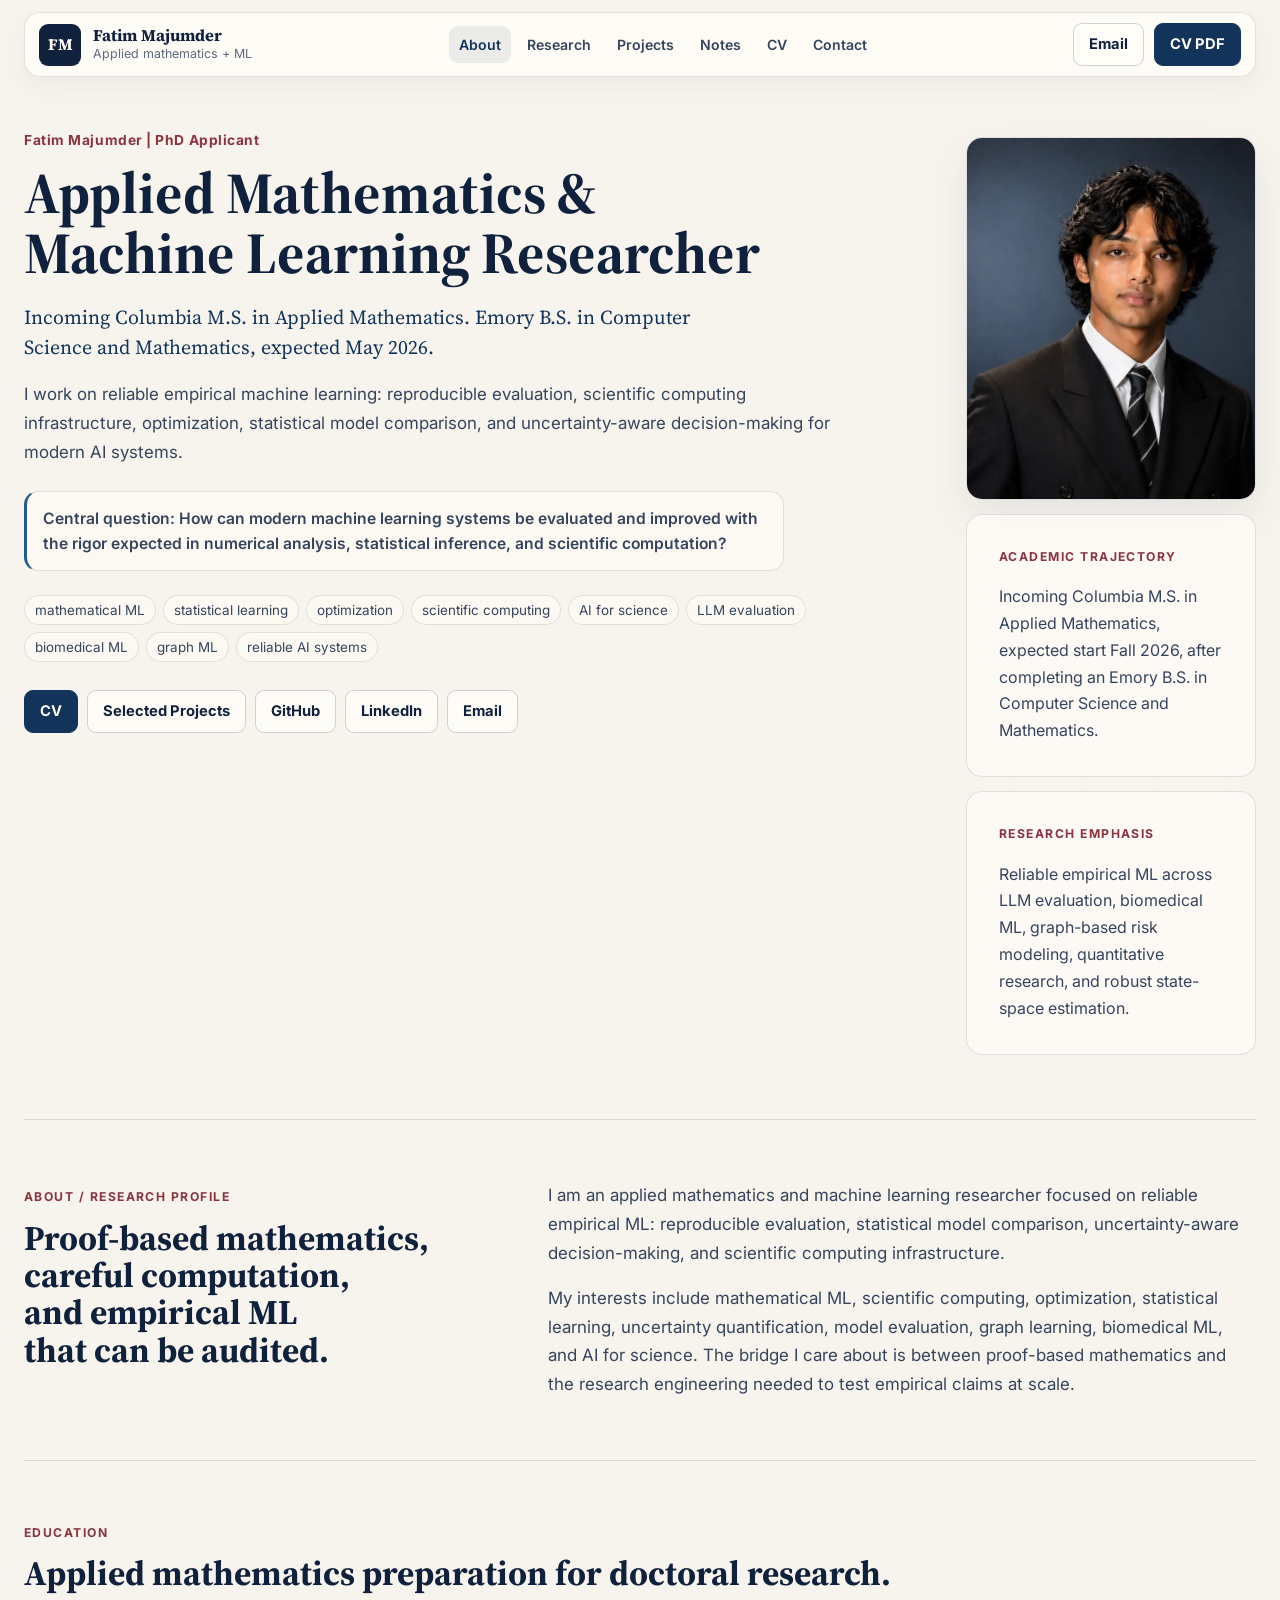
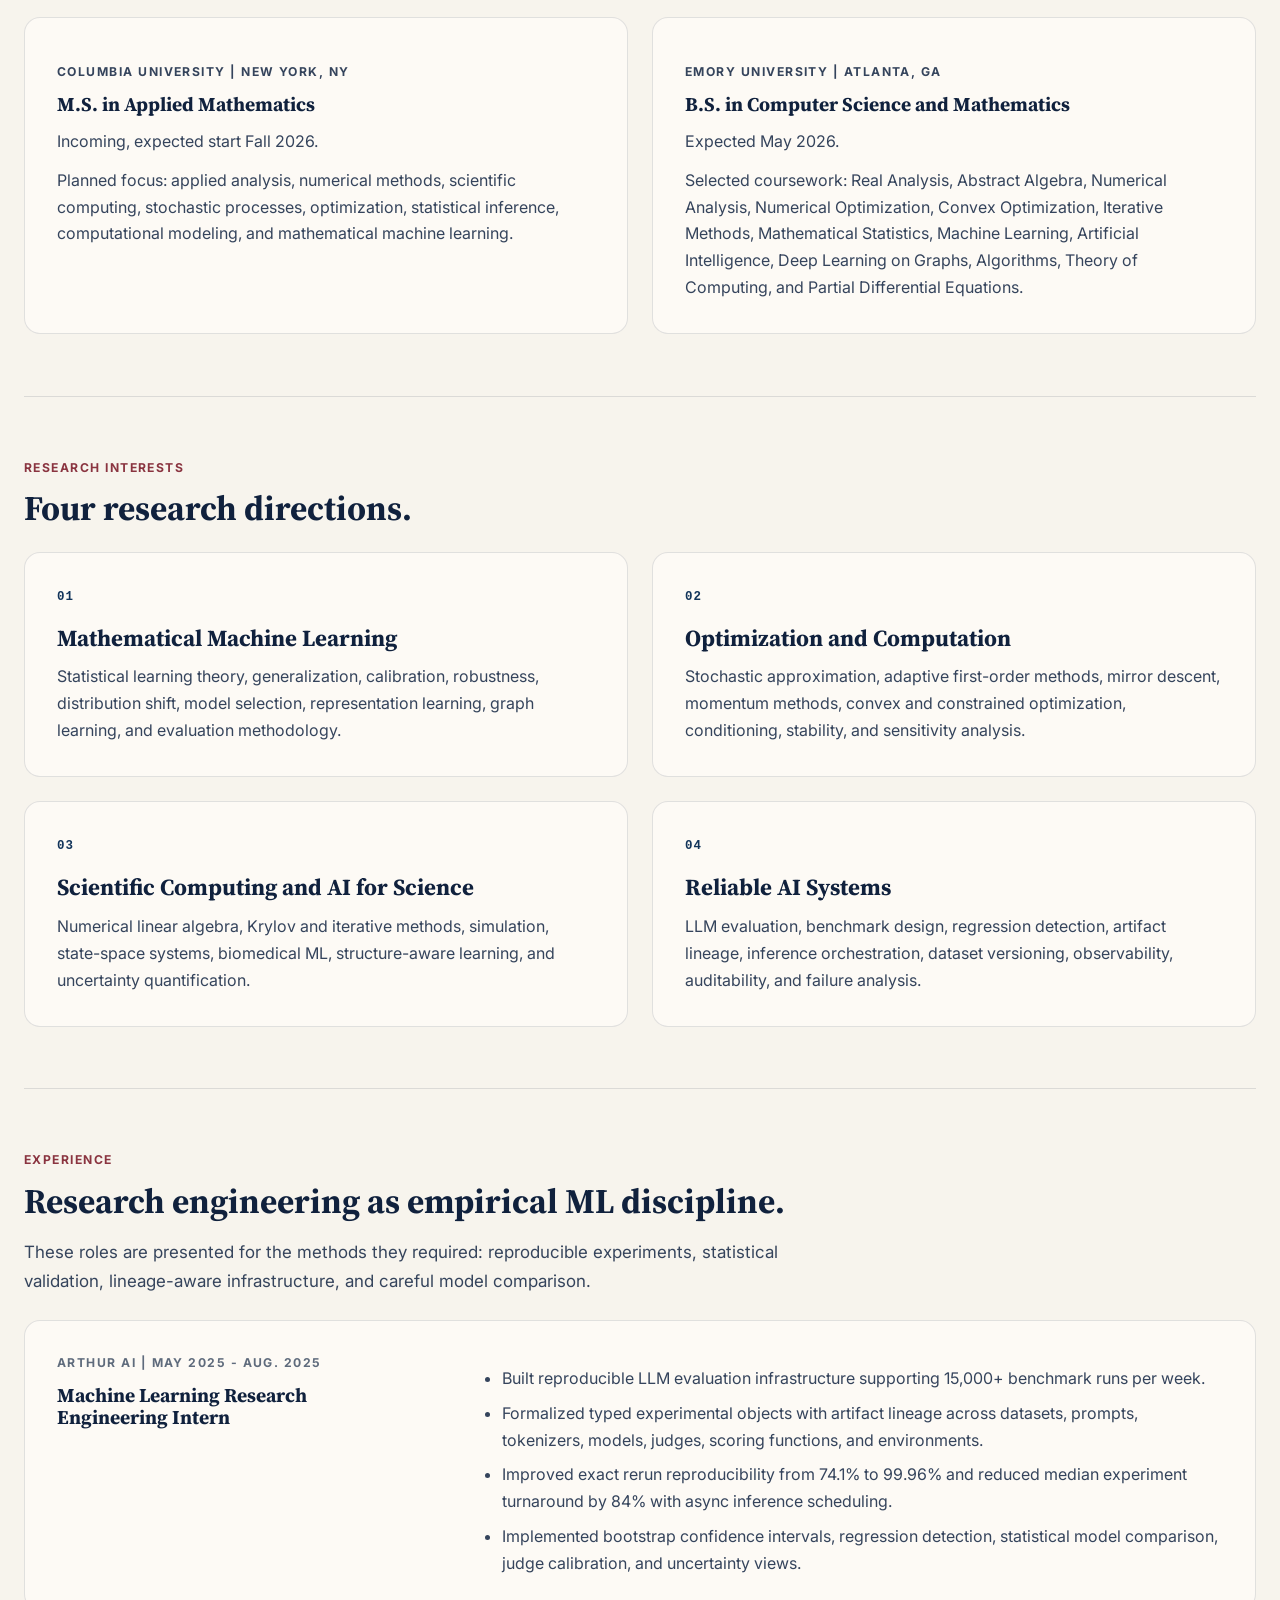
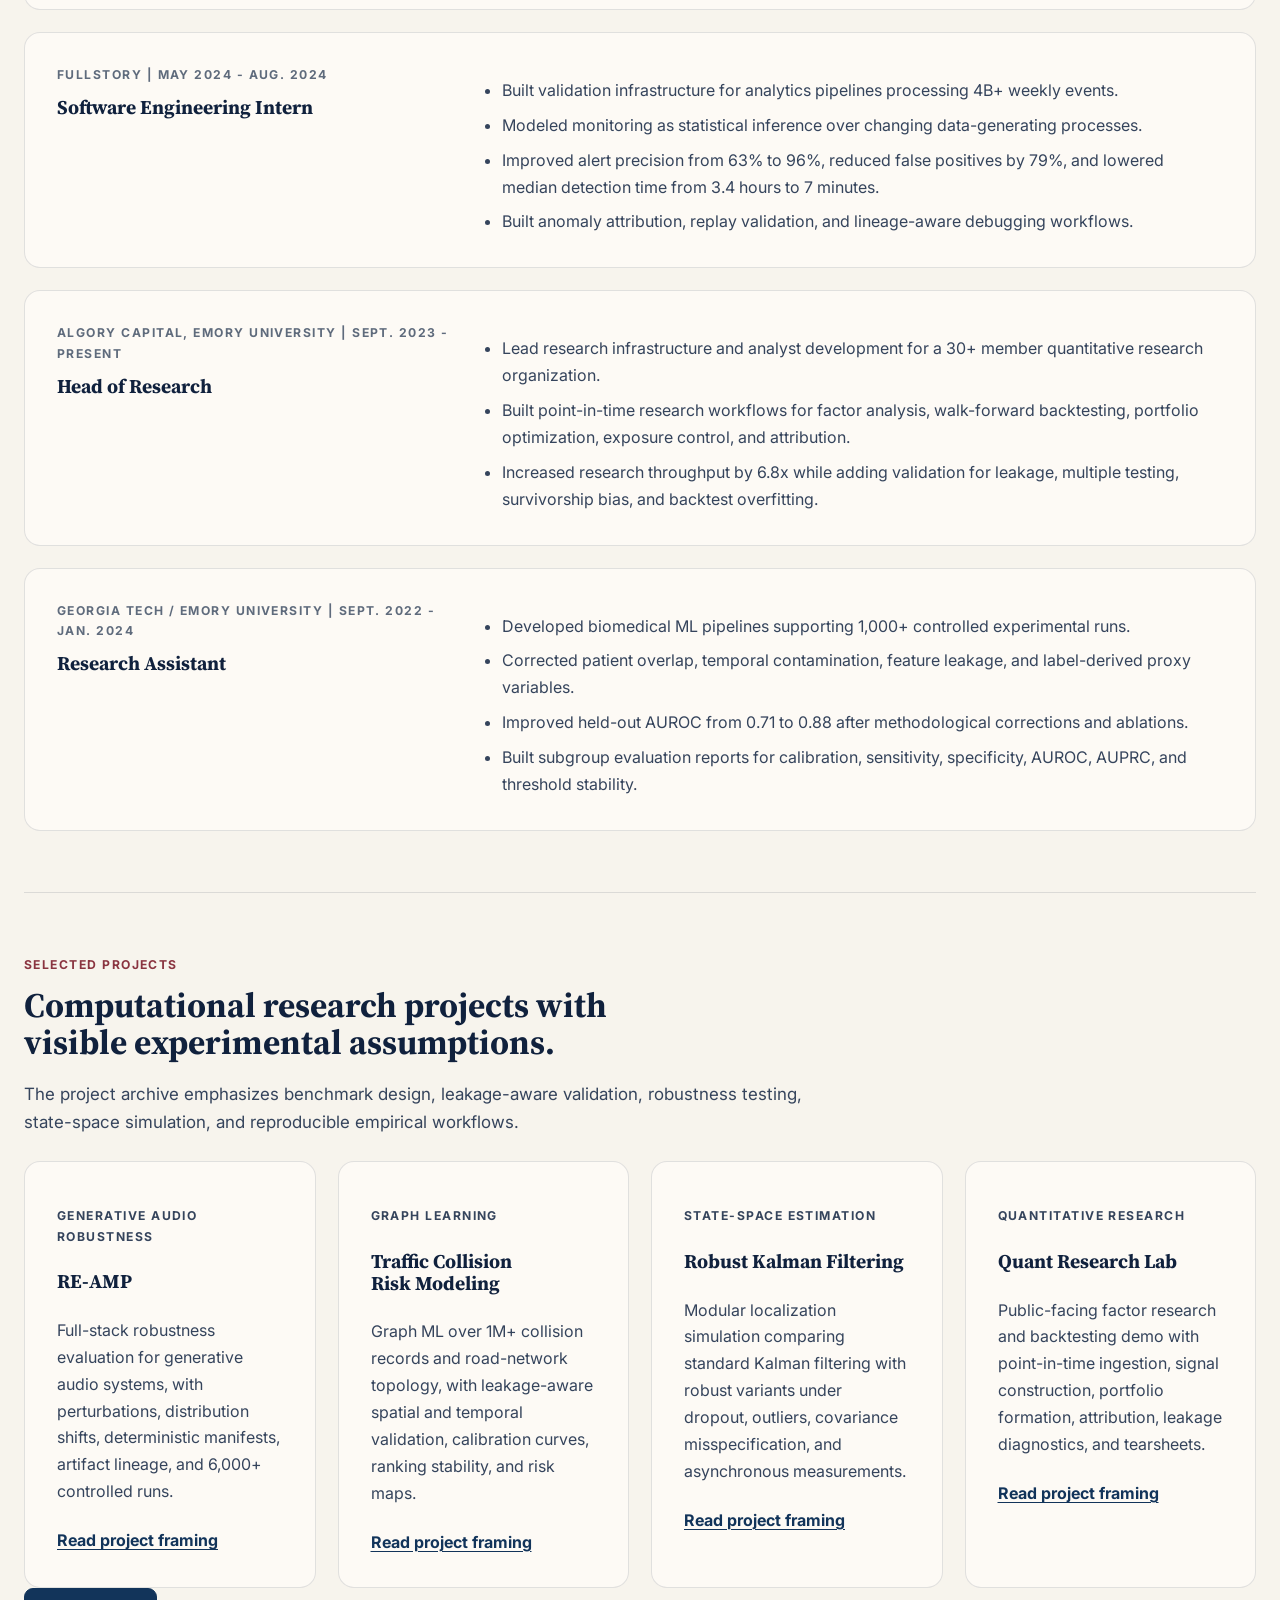
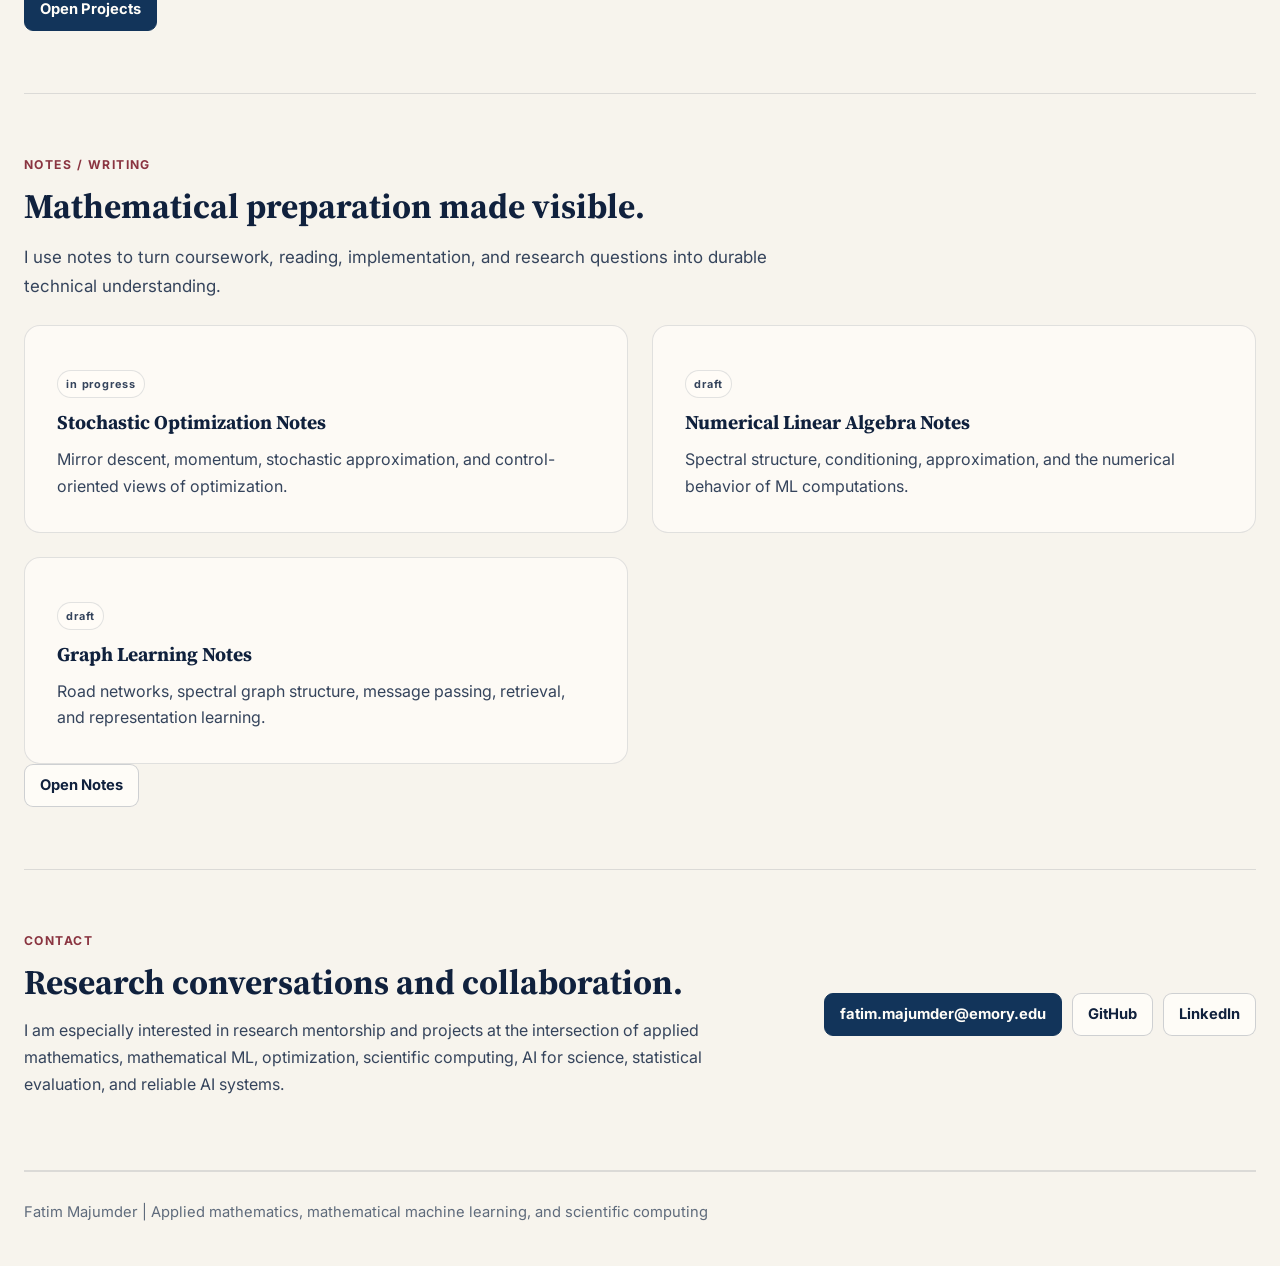
==== commit cbe749b5: "lol" ====
--- a/index.html
+++ b/index.html
@@ -299,10 +299,10 @@
       <section class="section" aria-labelledby="themes-title">
         <div class="section-heading">
           <p class="eyebrow">Research Interests</p>
-          <h2 id="themes-title">Four clusters organizing the next stage of my work.</h2>
-        </div>
-
-        <div class="theme-grid">
+          <h2 id="themes-title">Four research directions.</h2>
+        </div>
+
+        <div class="theme-grid research-direction-grid">
           <article class="theme-card">
             <h3>Mathematical Machine Learning</h3>
             <p>
@@ -512,7 +512,7 @@
       <section class="section contact-band" id="contact" aria-labelledby="contact-title">
         <div>
           <p class="eyebrow">Contact</p>
-          <h2 id="contact-title">Research conversations, collaboration, and ML systems groups that care about measurement.</h2>
+          <h2 id="contact-title">Research conversations and collaboration.</h2>
           <p>
             I am especially interested in research mentorship and projects at
             the intersection of applied mathematics, mathematical ML,
--- a/styles.css
+++ b/styles.css
@@ -13,7 +13,11 @@
   --red: #8a3440;
   --gold: #8b6f35;
   --shadow: 0 12px 30px rgba(16, 33, 61, 0.06);
-  --container: 1240px;
+  --shadow-card: 0 18px 42px rgba(16, 33, 61, 0.075);
+  --radius-panel: 16px;
+  --radius-card: 14px;
+  --container: 1400px;
+  --measure: 74ch;
   --serif: "Source Serif 4", Georgia, "Times New Roman", serif;
   --sans: "Inter", -apple-system, BlinkMacSystemFont, "Segoe UI", sans-serif;
   --mono: "SFMono-Regular", Consolas, "Liberation Mono", monospace;
@@ -43,7 +47,8 @@
   background: var(--page);
   font-family: var(--sans);
   font-size: 16px;
-  line-height: 1.7;
+  line-height: 1.68;
+  text-rendering: optimizeLegibility;
 }
 
 body::before {
@@ -93,14 +98,15 @@
 
 .site-header {
   position: sticky;
-  top: 10px;
+  top: 12px;
   z-index: 40;
   width: min(var(--container), calc(100% - 48px));
   margin: 0 auto;
   border: 1px solid var(--line);
-  border-radius: 20px;
-  background: rgba(255, 253, 248, 0.82);
-  backdrop-filter: blur(18px);
+  border-radius: var(--radius-panel);
+  background: rgba(255, 253, 248, 0.88);
+  box-shadow: 0 10px 26px rgba(16, 33, 61, 0.045);
+  backdrop-filter: blur(20px);
 }
 
 .site-header-inner {
@@ -135,7 +141,7 @@
   height: 42px;
   flex: 0 0 auto;
   border: 1px solid var(--line-strong);
-  border-radius: 10px;
+  border-radius: 9px;
   color: var(--surface);
   background: var(--ink);
   font-family: var(--serif);
@@ -174,12 +180,13 @@
 }
 
 .nav-link {
-  border-radius: 10px;
-  padding: 7px 9px;
+  border-radius: 9px;
+  padding: 7px 10px;
   color: var(--ink-soft);
   font-size: 0.88rem;
   font-weight: 600;
   text-decoration: none;
+  transition: color 160ms ease, background-color 160ms ease;
 }
 
 .nav-link:hover,
@@ -212,15 +219,16 @@
   display: inline-flex;
   align-items: center;
   justify-content: center;
-  min-height: 42px;
+  min-height: 43px;
   border: 1px solid var(--line-strong);
-  border-radius: 8px;
-  padding: 9px 14px;
+  border-radius: 9px;
+  padding: 10px 15px;
   font-size: 0.92rem;
   font-weight: 700;
   line-height: 1.15;
   text-align: center;
   text-decoration: none;
+  transition: transform 160ms ease, box-shadow 160ms ease, border-color 160ms ease, background-color 160ms ease, color 160ms ease;
 }
 
 .button-primary {
@@ -231,12 +239,16 @@
 
 .button-secondary {
   color: var(--ink);
-  background: var(--surface);
+  background: rgba(255, 253, 248, 0.86);
 }
 
 .button:hover {
-  box-shadow: var(--shadow);
+  box-shadow: var(--shadow-card);
   transform: translateY(-1px);
+}
+
+.button:active {
+  transform: translateY(0);
 }
 
 main,
@@ -250,18 +262,18 @@
 }
 
 .section {
-  padding: clamp(52px, 5vw, 74px) 0;
+  padding: clamp(48px, 4.8vw, 72px) 0;
   border-top: 1px solid var(--line);
 }
 
 .hero,
 .page-hero {
   display: grid;
-  grid-template-columns: minmax(0, 1.42fr) minmax(260px, 0.58fr);
-  gap: clamp(32px, 4.8vw, 64px);
+  grid-template-columns: minmax(0, 1.52fr) minmax(290px, 0.48fr);
+  gap: clamp(34px, 4.6vw, 62px);
   align-items: start;
-  padding-top: clamp(46px, 5vw, 64px);
-  padding-bottom: clamp(48px, 5vw, 68px);
+  padding-top: clamp(48px, 5vw, 66px);
+  padding-bottom: clamp(46px, 5vw, 66px);
   border-top: 0;
 }
 
@@ -276,7 +288,7 @@
 .section-copy,
 .statement-copy {
   min-width: 0;
-  max-width: 860px;
+  max-width: 900px;
 }
 
 .eyebrow,
@@ -304,14 +316,15 @@
 }
 
 h1 {
-  max-width: 880px;
-  font-size: clamp(3.05rem, 5vw, 4.9rem);
+  max-width: 1040px;
+  font-size: clamp(3.12rem, 4.55vw, 4.45rem);
   line-height: 1.02;
 }
 
 h2 {
-  font-size: clamp(1.9rem, 3.2vw, 3rem);
-  line-height: 1.06;
+  max-width: 980px;
+  font-size: clamp(1.86rem, 2.7vw, 2.82rem);
+  line-height: 1.08;
 }
 
 h3 {
@@ -329,7 +342,7 @@
 
 .hero-deck {
   max-width: 720px;
-  margin-top: 18px;
+  margin-top: 20px;
   color: var(--blue-deep);
   font-family: var(--serif);
   font-size: clamp(1.07rem, 1.6vw, 1.24rem);
@@ -339,23 +352,26 @@
 .hero-summary,
 .page-hero-summary,
 .section-intro {
-  max-width: 720px;
-  margin-top: 20px;
+  max-width: var(--measure);
+  margin-top: 18px;
   color: var(--ink-soft);
   font-size: 1.06rem;
-  line-height: 1.72;
+  line-height: 1.7;
 }
 
 .hero-status {
-  display: inline-block;
-  margin-top: 22px;
+  display: block;
+  max-width: 760px;
+  margin-top: 24px;
+  border: 1px solid var(--line);
   border-left: 3px solid var(--blue);
-  padding-left: 16px;
-  color: var(--ink-soft);
+  border-radius: var(--radius-card);
+  padding: 14px 16px;
+  color: var(--ink-soft);
+  background: rgba(255, 253, 248, 0.58);
   font-size: 0.98rem;
   font-weight: 600;
-  line-height: 1.65;
-  max-width: 760px;
+  line-height: 1.6;
 }
 
 .hero .eyebrow {
@@ -371,8 +387,8 @@
 .hero-role-list {
   display: flex;
   flex-wrap: wrap;
-  gap: 8px;
-  margin: 26px 0 0;
+  gap: 7px;
+  margin: 24px 0 0;
   padding: 0;
   list-style: none;
 }
@@ -385,10 +401,11 @@
   max-width: 100%;
   border: 1px solid var(--line);
   border-radius: 999px;
-  padding: 6px 11px;
-  color: var(--ink-soft);
-  background: rgba(255, 253, 248, 0.72);
-  font-size: 0.88rem;
+  padding: 5px 10px;
+  color: var(--ink-soft);
+  background: rgba(255, 253, 248, 0.58);
+  font-size: 0.84rem;
+  line-height: 1.35;
 }
 
 .hero-actions,
@@ -397,20 +414,20 @@
 }
 
 .hero-actions {
-  gap: 8px;
+  gap: 9px;
   max-width: 760px;
 }
 
 .hero-rail,
 .page-hero-rail {
   display: grid;
-  gap: 12px;
+  gap: 14px;
   justify-items: end;
   padding-top: 8px;
 }
 
 .hero-portrait {
-  width: min(100%, 320px);
+  width: min(100%, 340px);
   margin: 0;
 }
 
@@ -422,8 +439,9 @@
   object-fit: cover;
   object-position: center top;
   border: 1px solid var(--line);
-  border-radius: 18px;
+  border-radius: var(--radius-panel);
   background: var(--surface-subtle);
+  box-shadow: var(--shadow-card);
 }
 
 .rail-block,
@@ -443,9 +461,10 @@
 .project-card,
 .writing-card {
   border: 1px solid var(--line);
-  border-radius: 20px;
+  border-radius: var(--radius-panel);
   background: rgba(255, 253, 248, 0.72);
   box-shadow: none;
+  transition: transform 160ms ease, border-color 160ms ease, background-color 160ms ease, box-shadow 160ms ease;
 }
 
 .rail-block,
@@ -469,7 +488,7 @@
 .hero-rail .rail-block,
 .hero-portrait {
   width: 100%;
-  max-width: 320px;
+  max-width: 340px;
   justify-self: end;
 }
 
@@ -479,7 +498,7 @@
 }
 
 .section-heading {
-  max-width: 820px;
+  max-width: 900px;
   margin-bottom: 24px;
 }
 
@@ -495,10 +514,10 @@
 }
 
 .section-copy {
-  max-width: 720px;
+  max-width: var(--measure);
   color: var(--ink-soft);
   font-size: 1.06rem;
-  line-height: 1.72;
+  line-height: 1.7;
 }
 .transition-card {
   border-top: 1px solid var(--line);
@@ -514,13 +533,13 @@
   height: 100%;
   margin-bottom: 0;
   border-right: 0;
-  border-radius: 22px 0 0 22px;
+  border-radius: var(--radius-panel) 0 0 var(--radius-panel);
   padding: clamp(28px, 4vw, 44px);
 }
 
 .transition-card .section-copy {
   height: 100%;
-  border-radius: 0 22px 22px 0;
+  border-radius: 0 var(--radius-panel) var(--radius-panel) 0;
   padding: clamp(28px, 4vw, 44px);
 }
 
@@ -536,7 +555,7 @@
 .case-study-grid {
   display: grid;
   grid-template-columns: repeat(2, minmax(0, 1fr));
-  gap: 22px;
+  gap: clamp(18px, 2vw, 24px);
 }
 
 .education-card p,
@@ -575,9 +594,12 @@
 
 .project-preview:hover,
 .note-card:hover,
-.theme-card:hover {
+.theme-card:hover,
+.contact-panel:hover {
+  transform: translateY(-2px);
   border-color: rgba(18, 52, 90, 0.2);
   background: rgba(255, 253, 248, 0.9);
+  box-shadow: var(--shadow);
 }
 
 .project-preview .text-link,
@@ -588,6 +610,7 @@
 .text-link {
   color: var(--blue-deep);
   font-weight: 700;
+  transition: color 160ms ease;
 }
 
 .text-link:hover {
@@ -610,14 +633,15 @@
 }
 
 .site-footer {
-  padding: 30px 0 44px;
+  border-top: 1px solid var(--line);
+  padding: 28px 0 42px;
   color: var(--ink-muted);
   font-size: 0.92rem;
 }
 
 .page-hero h1 {
-  max-width: 940px;
-  font-size: clamp(2.35rem, 3.6vw, 3.7rem);
+  max-width: 1040px;
+  font-size: clamp(2.42rem, 3.55vw, 3.45rem);
   line-height: 1.05;
 }
 
@@ -657,6 +681,32 @@
 
 .interest-cloud {
   margin-top: 0;
+}
+
+.research-direction-grid {
+  counter-reset: research-direction;
+}
+
+.research-direction-grid .theme-card {
+  position: relative;
+  min-height: 220px;
+  padding-top: 28px;
+}
+
+.research-direction-grid .theme-card::before {
+  counter-increment: research-direction;
+  content: "0" counter(research-direction);
+  display: inline-block;
+  margin-bottom: 18px;
+  color: var(--blue-deep);
+  font-family: var(--mono);
+  font-size: 0.78rem;
+  font-weight: 700;
+  letter-spacing: 0.08em;
+}
+
+.research-direction-grid .theme-card h3 {
+  font-size: clamp(1.24rem, 1.8vw, 1.45rem);
 }
 
 .question-item {
@@ -675,9 +725,9 @@
 
 .project-detail {
   display: grid;
-  grid-template-columns: minmax(250px, 0.68fr) minmax(0, 1.32fr);
+  grid-template-columns: minmax(250px, 0.64fr) minmax(0, 1.36fr);
   gap: clamp(22px, 3vw, 36px);
-  padding: clamp(24px, 3vw, 34px);
+  padding: clamp(26px, 3vw, 36px);
   scroll-margin-top: 120px;
 }
 
@@ -688,19 +738,28 @@
 }
 
 .project-motivation {
-  margin-top: 16px;
-  color: var(--ink-soft);
+  margin-top: 14px;
+  color: var(--ink-soft);
+  line-height: 1.64;
 }
 
 .project-facts {
   display: grid;
-  gap: 14px;
+  gap: 12px;
   margin: 0;
 }
 
 .project-facts div {
   border-bottom: 1px solid var(--line);
-  padding-bottom: 16px;
+  padding-bottom: 14px;
+}
+
+.project-facts div:first-child {
+  border: 1px solid var(--line);
+  border-left: 3px solid var(--blue);
+  border-radius: var(--radius-card);
+  padding: 13px 14px;
+  background: rgba(255, 253, 248, 0.58);
 }
 
 .project-facts div:last-child {
@@ -711,9 +770,9 @@
 .project-facts dt {
   margin-bottom: 5px;
   color: var(--red);
-  font-size: 0.76rem;
+  font-size: 0.72rem;
   font-weight: 700;
-  letter-spacing: 0.11em;
+  letter-spacing: 0.1em;
   text-transform: uppercase;
 }
 
@@ -727,13 +786,13 @@
 }
 
 .notes-grid {
-  grid-template-columns: repeat(auto-fit, minmax(260px, 1fr));
-  gap: 22px;
+  grid-template-columns: repeat(auto-fit, minmax(300px, 1fr));
+  gap: clamp(16px, 2vw, 22px);
 }
 
 .note-card {
   display: flex;
-  min-height: 210px;
+  min-height: 200px;
   flex-direction: column;
 }
 
@@ -749,11 +808,12 @@
   margin-bottom: 14px;
   border: 1px solid var(--line);
   border-radius: 999px;
-  padding: 4px 9px;
+  padding: 4px 8px;
   color: var(--blue-deep);
-  background: rgba(255, 253, 248, 0.76);
+  background: rgba(255, 253, 248, 0.62);
   font-size: 0.68rem;
-  letter-spacing: 0.11em;
+  letter-spacing: 0.08em;
+  text-transform: none;
 }
 
 .tag-list {
@@ -803,13 +863,27 @@
   line-height: 1.35;
 }
 
+.skill-groups {
+  gap: 18px;
+}
+
+.skill-groups .coursework-group {
+  border-bottom: 1px solid var(--line);
+  padding-bottom: 14px;
+}
+
+.skill-groups .coursework-group:last-child {
+  border-bottom: 0;
+  padding-bottom: 0;
+}
+
 .cv-main {
   max-width: var(--container);
 }
 
 .cv-section {
   display: grid;
-  gap: 16px;
+  gap: 18px;
   max-width: 1040px;
 }
 
@@ -852,6 +926,25 @@
 .link-list li + li,
 .case-metric-list li + li {
   margin-top: 0.5rem;
+}
+
+.archive-list {
+  display: grid;
+  grid-template-columns: repeat(auto-fit, minmax(220px, 1fr));
+  gap: 10px;
+  padding-left: 0;
+  list-style: none;
+}
+
+.archive-list li {
+  border: 1px solid var(--line);
+  border-radius: var(--radius-card);
+  padding: 11px 13px;
+  background: rgba(255, 253, 248, 0.58);
+}
+
+.archive-list li + li {
+  margin-top: 0;
 }
 
 .contact-layout {
@@ -1081,7 +1174,7 @@
   .transition-card .section-heading,
   .transition-card .section-copy {
     border: 1px solid var(--line);
-    border-radius: 22px;
+    border-radius: var(--radius-panel);
   }
 }
 
@@ -1196,7 +1289,10 @@
   .contact-panel,
   .content-card,
   .metric-card,
-  .boundary-card {
+  .boundary-card,
+  .proof-card,
+  .project-card,
+  .writing-card {
     padding: 22px;
   }
 
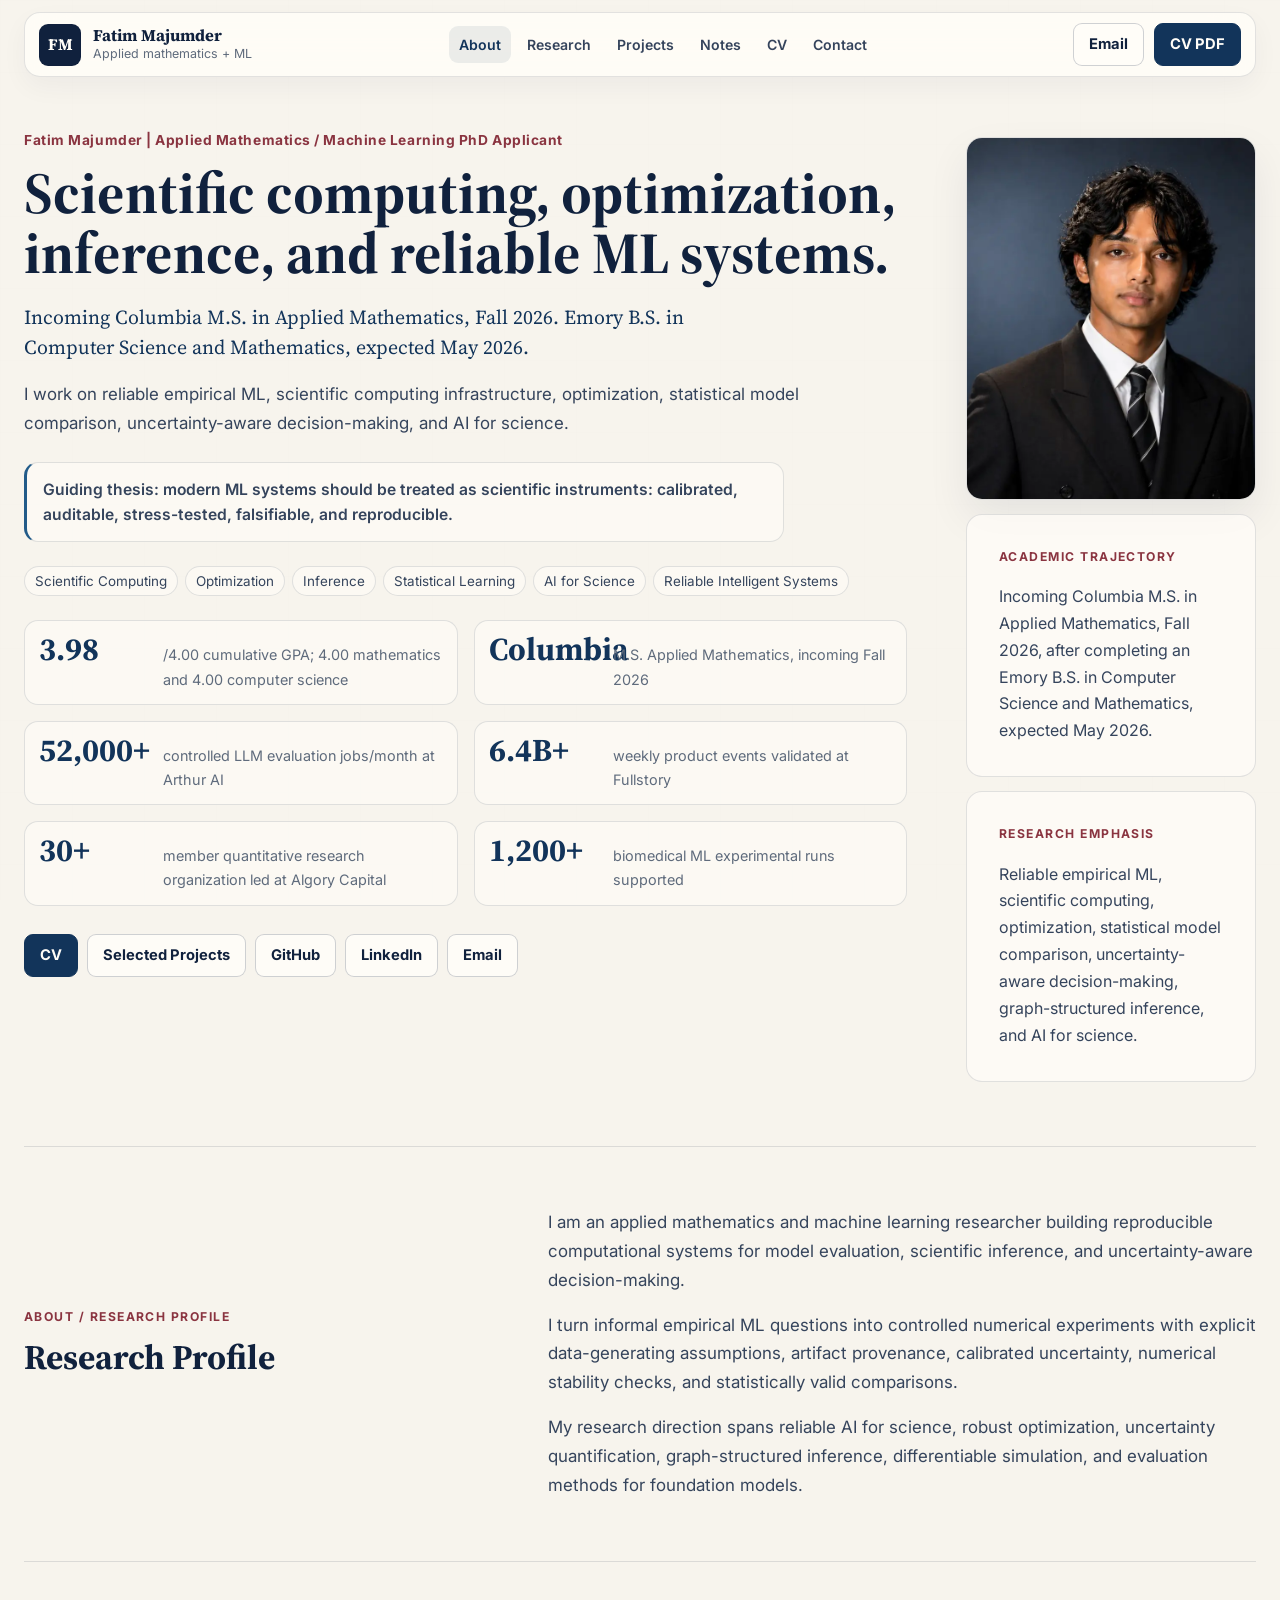
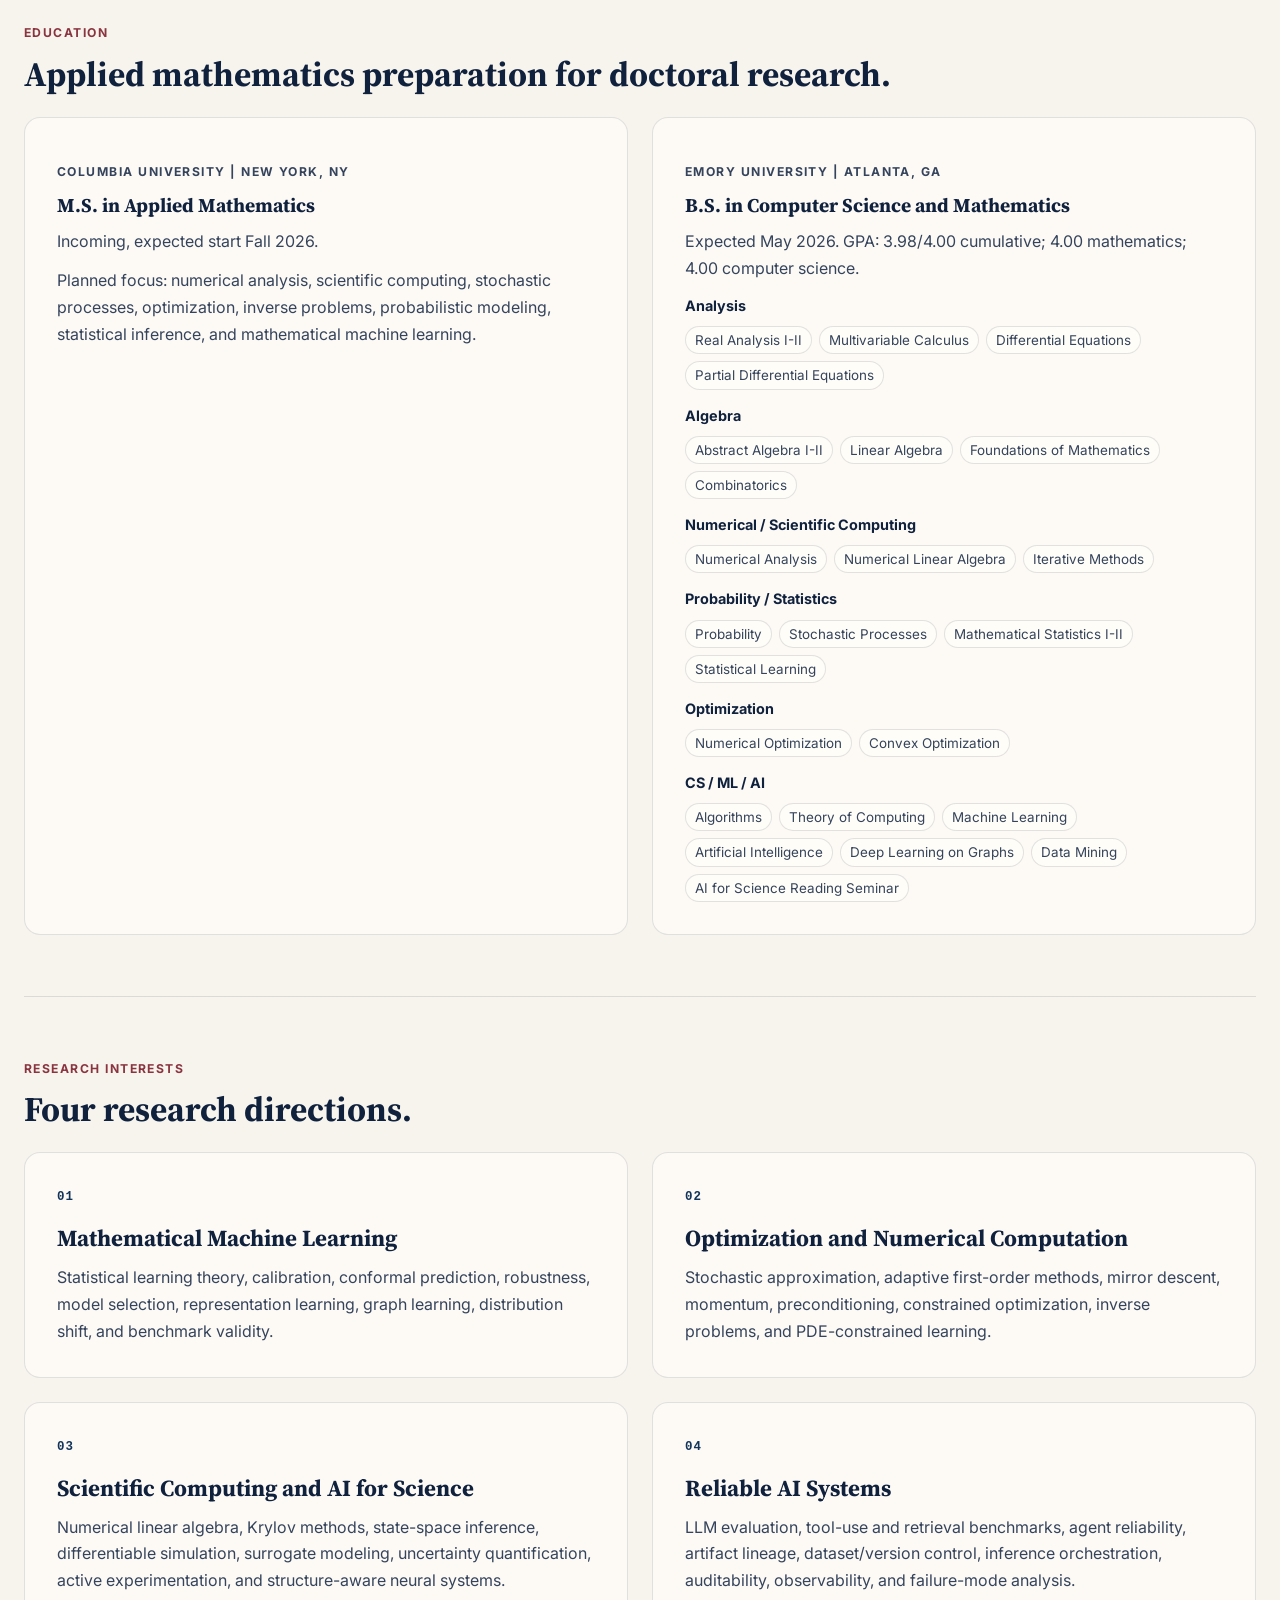
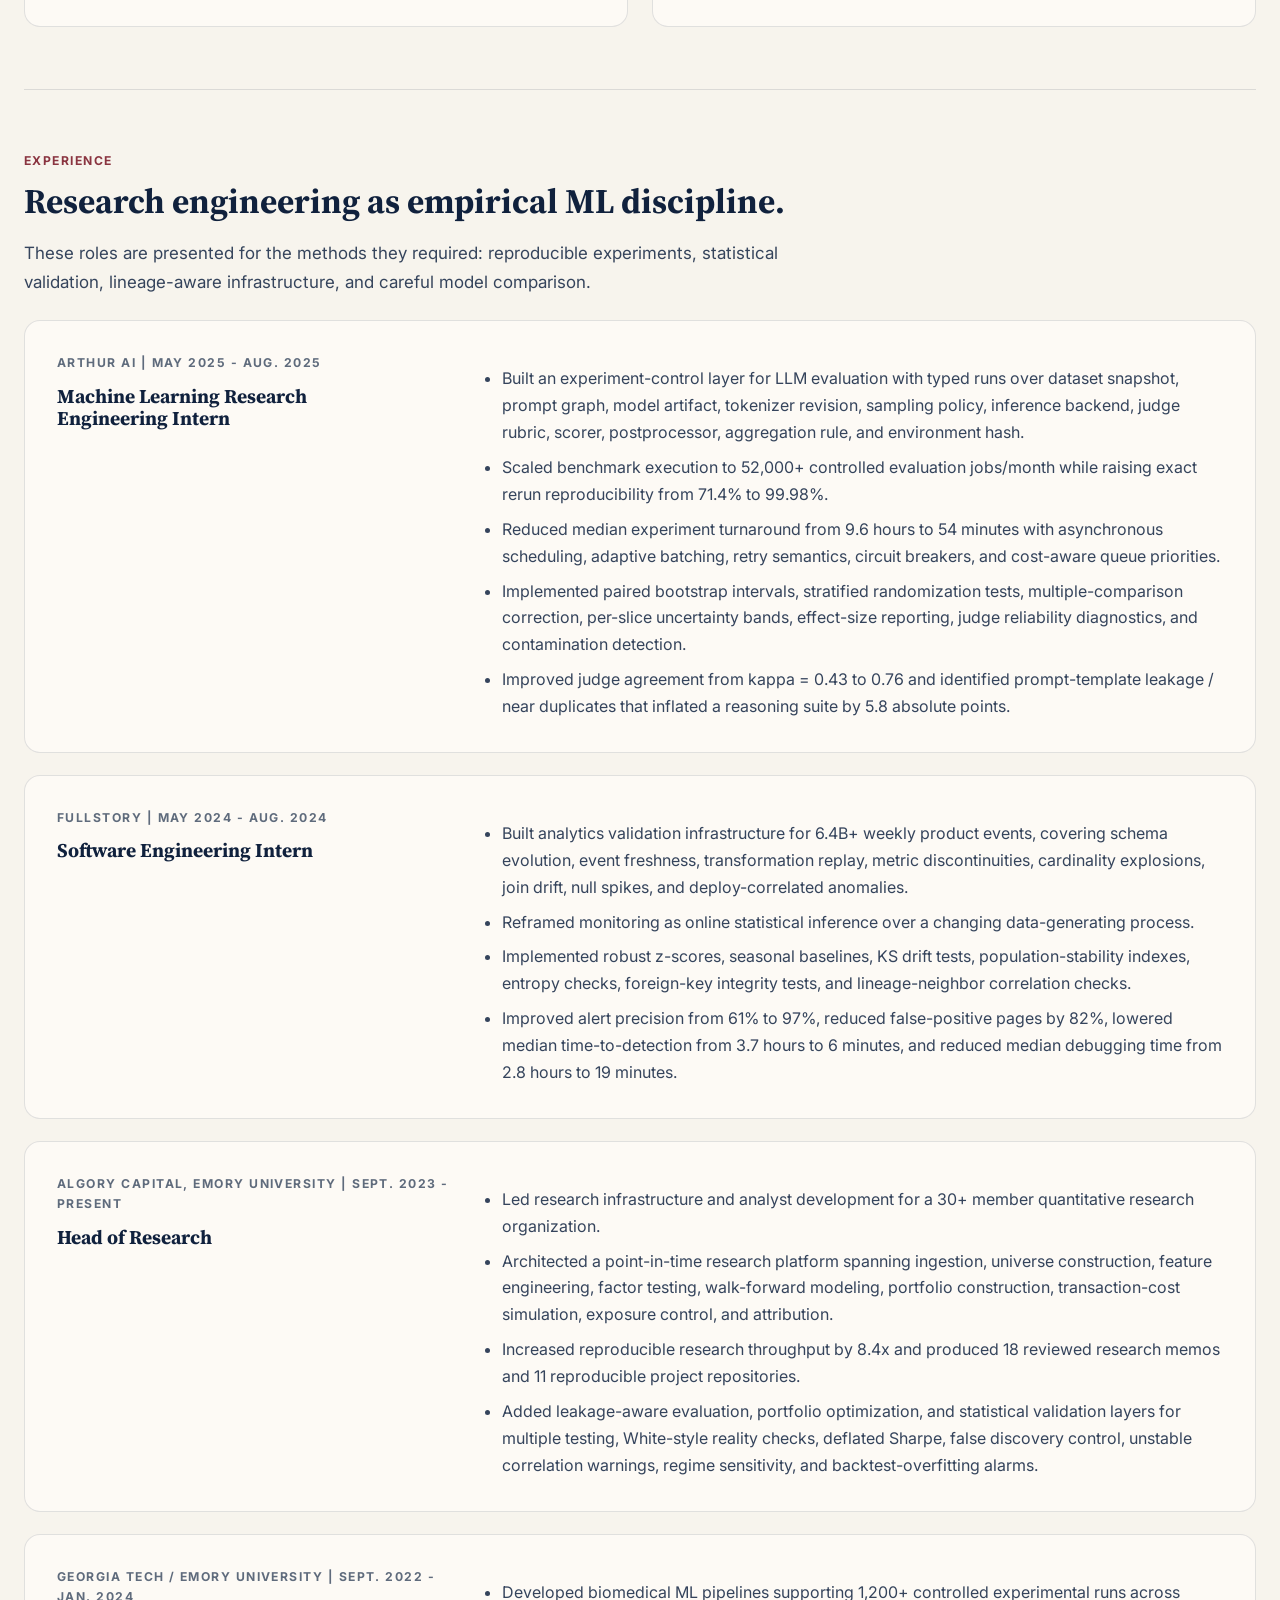
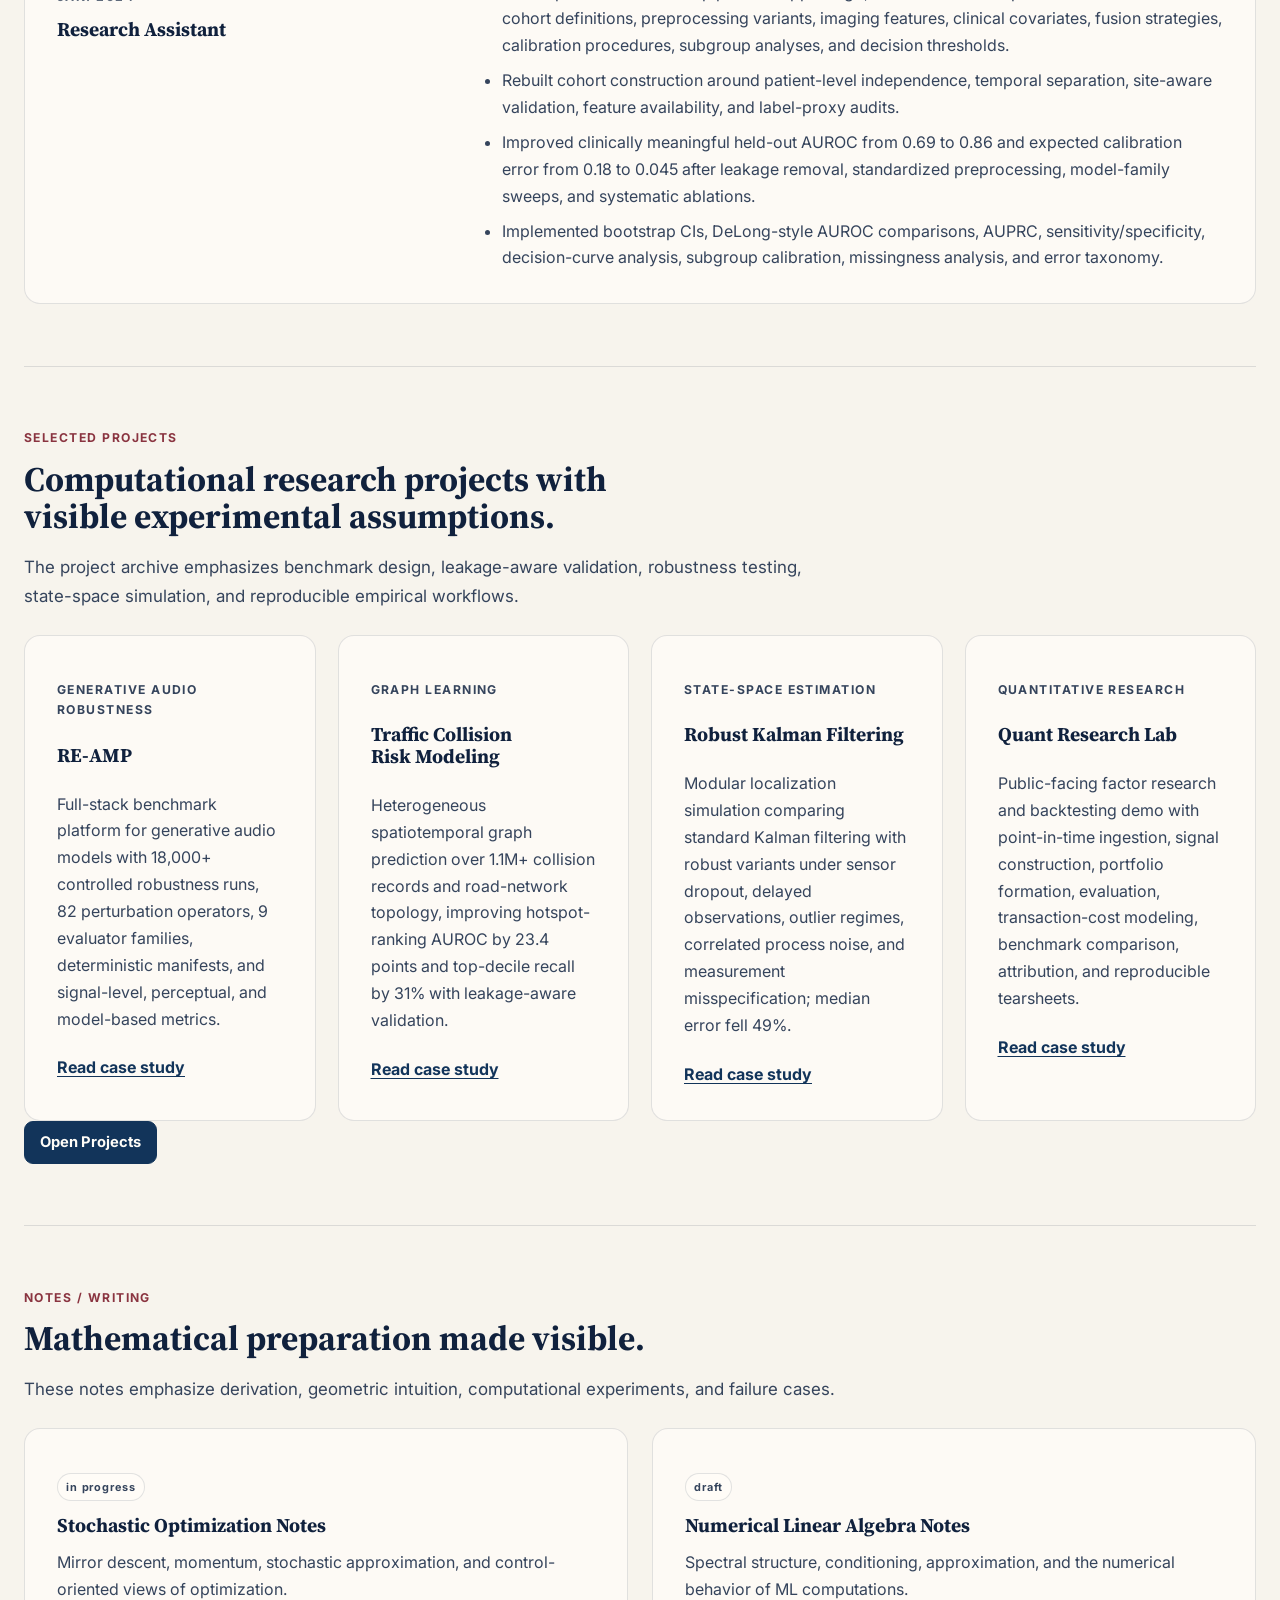
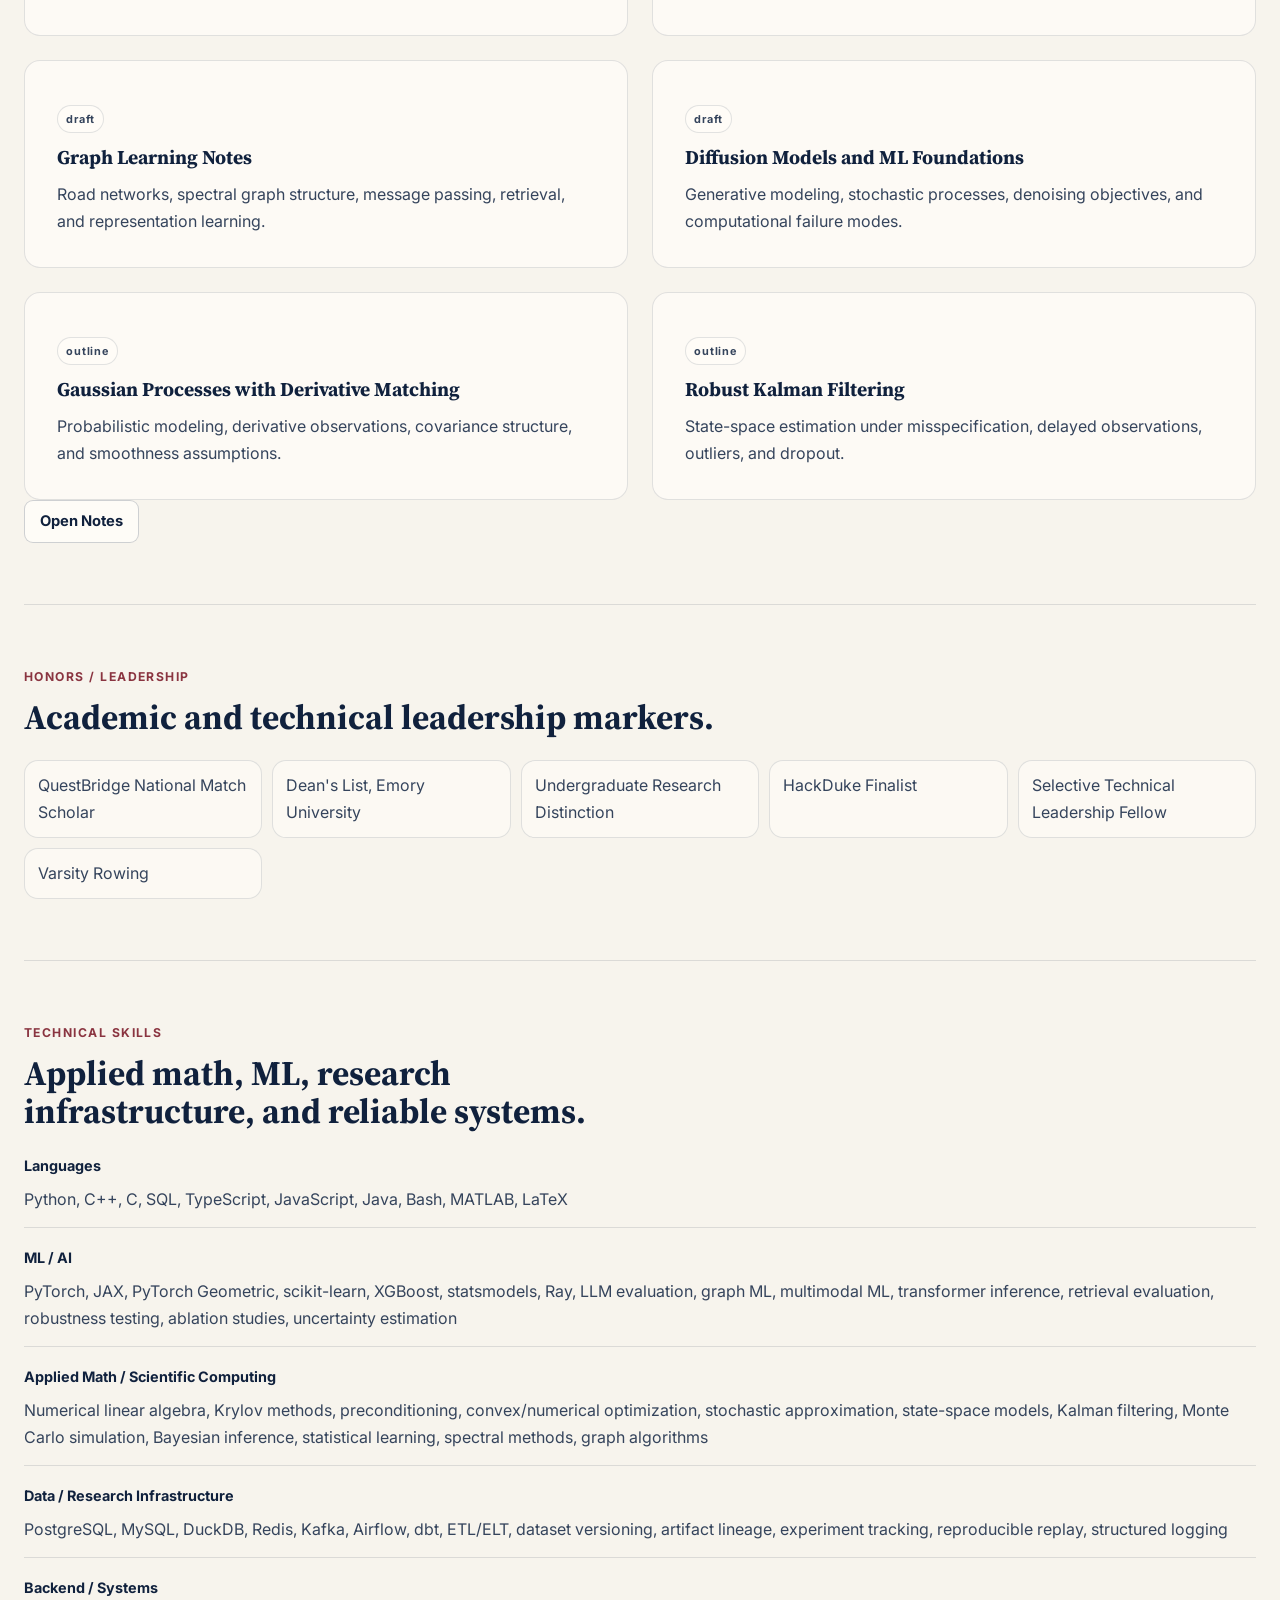
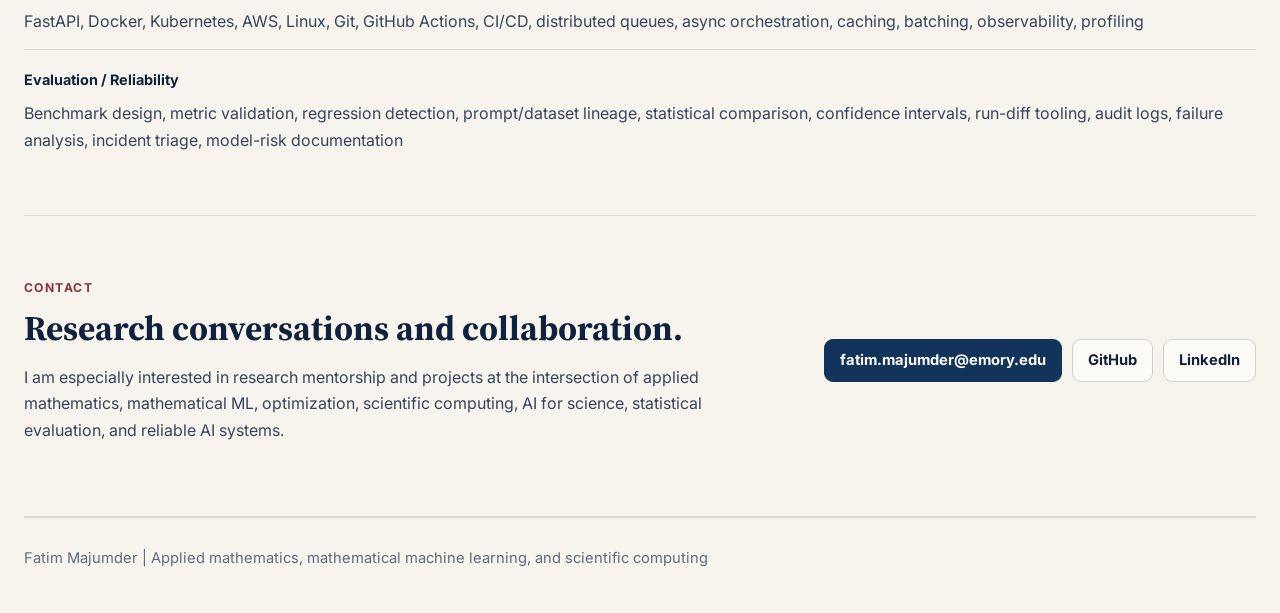
==== commit 61d5d3c7: "new" ====
--- a/index.html
+++ b/index.html
@@ -5,26 +5,26 @@
     <meta name="viewport" content="width=device-width, initial-scale=1.0">
     <meta
       name="description"
-      content="Fatim Majumder is an applied mathematics and machine learning researcher, incoming Columbia M.S. student in Applied Mathematics, and Emory B.S. candidate in Computer Science and Mathematics focused on reliable empirical ML, scientific computing, optimization, statistical evaluation, LLM evaluation, graph ML, and biomedical ML."
+      content="Fatim Majumder is an Applied Mathematics / Machine Learning PhD applicant, incoming Columbia M.S. student in Applied Mathematics, and Emory B.S. candidate focused on scientific computing, optimization, inference, statistical learning, AI for science, and reliable AI systems."
     >
     <meta
       name="keywords"
-      content="Fatim Majumder, applied mathematics, machine learning, mathematical machine learning, scientific computing, optimization, statistical learning, reliable AI, LLM evaluation, graph ML, biomedical ML, statistical evaluation, Columbia University, Emory University"
+      content="Fatim Majumder, applied mathematics, machine learning, PhD applicant, scientific computing, optimization, inference, statistical learning, AI for science, reliable AI systems, LLM evaluation, graph learning, biomedical ML, Columbia University, Emory University"
     >
     <meta name="author" content="Fatim Majumder">
     <meta name="robots" content="index, follow">
     <meta name="theme-color" content="#17233c">
-    <title>Fatim Majumder &mdash; Applied Mathematics &amp; Machine Learning Researcher</title>
+    <title>Fatim Majumder &mdash; Applied Mathematics / Machine Learning PhD Applicant</title>
     <link rel="canonical" href="https://fatimmajumder.github.io/">
     <link rel="icon" href="./assets/favicon.svg" type="image/svg+xml">
     <meta property="og:site_name" content="Fatim Majumder">
     <meta
       property="og:title"
-      content="Fatim Majumder &mdash; Applied Mathematics &amp; Machine Learning Researcher"
+      content="Fatim Majumder &mdash; Applied Mathematics / Machine Learning PhD Applicant"
     >
     <meta
       property="og:description"
-      content="Applied Mathematics / Machine Learning PhD applicant and incoming Columbia M.S. student focused on reliable empirical ML, scientific computing, optimization, statistical evaluation, and AI for science."
+      content="Applied Mathematics / Machine Learning PhD applicant focused on scientific computing, optimization, inference, statistical learning, AI for science, and reliable intelligent systems."
     >
     <meta property="og:type" content="website">
     <meta property="og:url" content="https://fatimmajumder.github.io/">
@@ -41,11 +41,11 @@
     <meta name="twitter:card" content="summary_large_image">
     <meta
       name="twitter:title"
-      content="Fatim Majumder &mdash; Applied Mathematics &amp; Machine Learning Researcher"
+      content="Fatim Majumder &mdash; Applied Mathematics / Machine Learning PhD Applicant"
     >
     <meta
       name="twitter:description"
-      content="Applied Mathematics / Machine Learning PhD applicant focused on reliable empirical ML, scientific computing, optimization, statistical evaluation, graph ML, biomedical ML, and LLM evaluation."
+      content="Applied Mathematics / Machine Learning PhD applicant focused on scientific computing, optimization, inference, statistical learning, AI for science, and reliable intelligent systems."
     >
     <meta
       name="twitter:image"
@@ -71,8 +71,8 @@
             "name": "Fatim Majumder",
             "url": "https://fatimmajumder.github.io/",
             "email": "mailto:fatim.majumder@emory.edu",
-            "jobTitle": "Applied Mathematics and Machine Learning Researcher",
-            "description": "Applied Mathematics / Machine Learning PhD applicant focused on reliable empirical ML, scientific computing, optimization, statistical evaluation, AI for science, and reliable AI systems.",
+            "jobTitle": "Applied Mathematics / Machine Learning PhD Applicant",
+            "description": "Applied Mathematics / Machine Learning PhD applicant focused on scientific computing, optimization, inference, statistical learning, AI for science, and reliable intelligent systems.",
             "homeLocation": {
               "@type": "Place",
               "name": "New York, NY"
@@ -107,6 +107,8 @@
               "Graph machine learning",
               "Biomedical machine learning",
               "LLM evaluation",
+              "Inference",
+              "Reliable intelligent systems",
               "Reliable AI evaluation",
               "Reproducible experimentation"
             ]
@@ -115,7 +117,7 @@
             "@type": "WebSite",
             "name": "Fatim Majumder",
             "url": "https://fatimmajumder.github.io/",
-            "description": "Academic research homepage for Fatim Majumder, focused on applied mathematics, mathematical machine learning, optimization, scientific computing, and reliable AI systems."
+            "description": "Academic research homepage for Fatim Majumder, focused on applied mathematics, machine learning, scientific computing, optimization, AI for science, and reliable intelligent systems."
           }
         ]
       }
@@ -159,34 +161,57 @@
     <main id="main-content">
       <section class="hero section" id="about" aria-labelledby="hero-title">
         <div class="hero-copy">
-          <p class="eyebrow">Fatim Majumder | PhD Applicant</p>
-          <h1 id="hero-title">Applied Mathematics &amp; Machine Learning Researcher</h1>
+          <p class="eyebrow">Fatim Majumder | Applied Mathematics / Machine Learning PhD Applicant</p>
+          <h1 id="hero-title">Scientific computing, optimization, inference, and reliable ML systems.</h1>
           <p class="hero-deck">
-            Incoming Columbia M.S. in Applied Mathematics. Emory B.S. in
-            Computer Science and Mathematics, expected May 2026.
+            Incoming Columbia M.S. in Applied Mathematics, Fall 2026. Emory
+            B.S. in Computer Science and Mathematics, expected May 2026.
           </p>
           <p class="hero-summary">
-            I work on reliable empirical machine learning: reproducible
-            evaluation, scientific computing infrastructure, optimization,
-            statistical model comparison, and uncertainty-aware decision-making
-            for modern AI systems.
+            I work on reliable empirical ML, scientific computing
+            infrastructure, optimization, statistical model comparison,
+            uncertainty-aware decision-making, and AI for science.
           </p>
           <p class="hero-status">
-            Central question: How can modern machine learning systems be
-            evaluated and improved with the rigor expected in numerical
-            analysis, statistical inference, and scientific computation?
+            Guiding thesis: modern ML systems should be treated as scientific
+            instruments: calibrated, auditable, stress-tested, falsifiable, and
+            reproducible.
           </p>
 
           <ul class="interest-list">
-            <li>mathematical ML</li>
-            <li>statistical learning</li>
-            <li>optimization</li>
-            <li>scientific computing</li>
-            <li>AI for science</li>
-            <li>LLM evaluation</li>
-            <li>biomedical ML</li>
-            <li>graph ML</li>
-            <li>reliable AI systems</li>
+            <li>Scientific Computing</li>
+            <li>Optimization</li>
+            <li>Inference</li>
+            <li>Statistical Learning</li>
+            <li>AI for Science</li>
+            <li>Reliable Intelligent Systems</li>
+          </ul>
+
+          <ul class="hero-proof-list hero-proof-strip" aria-label="CV-backed proof points">
+            <li class="hero-proof-item">
+              <span class="hero-proof-value">3.98</span>
+              <span class="proof-context">/4.00 cumulative GPA; 4.00 mathematics and 4.00 computer science</span>
+            </li>
+            <li class="hero-proof-item">
+              <span class="hero-proof-value">Columbia</span>
+              <span class="proof-context">M.S. Applied Mathematics, incoming Fall 2026</span>
+            </li>
+            <li class="hero-proof-item">
+              <span class="hero-proof-value">52,000+</span>
+              <span class="proof-context">controlled LLM evaluation jobs/month at Arthur AI</span>
+            </li>
+            <li class="hero-proof-item">
+              <span class="hero-proof-value">6.4B+</span>
+              <span class="proof-context">weekly product events validated at Fullstory</span>
+            </li>
+            <li class="hero-proof-item">
+              <span class="hero-proof-value">30+</span>
+              <span class="proof-context">member quantitative research organization led at Algory Capital</span>
+            </li>
+            <li class="hero-proof-item">
+              <span class="hero-proof-value">1,200+</span>
+              <span class="proof-context">biomedical ML experimental runs supported</span>
+            </li>
           </ul>
 
           <div class="hero-actions">
@@ -225,17 +250,17 @@
           <div class="rail-block">
             <p class="detail-label">Academic trajectory</p>
             <p>
-              Incoming Columbia M.S. in Applied Mathematics, expected start
-              Fall 2026, after completing an Emory B.S. in Computer Science and
-              Mathematics.
+              Incoming Columbia M.S. in Applied Mathematics, Fall 2026, after
+              completing an Emory B.S. in Computer Science and Mathematics,
+              expected May 2026.
             </p>
           </div>
           <div class="rail-block">
             <p class="detail-label">Research emphasis</p>
             <p>
-              Reliable empirical ML across LLM evaluation, biomedical ML,
-              graph-based risk modeling, quantitative research, and robust
-              state-space estimation.
+              Reliable empirical ML, scientific computing, optimization,
+              statistical model comparison, uncertainty-aware decision-making,
+              graph-structured inference, and AI for science.
             </p>
           </div>
         </aside>
@@ -244,21 +269,25 @@
       <section class="section split-section" aria-labelledby="direction-title">
         <div class="section-heading">
           <p class="eyebrow">About / Research Profile</p>
-          <h2 id="direction-title">Proof-based mathematics, careful computation, and empirical ML that can be audited.</h2>
+          <h2 id="direction-title">Research Profile</h2>
         </div>
         <div class="section-copy">
           <p>
-            I am an applied mathematics and machine learning researcher focused
-            on reliable empirical ML: reproducible evaluation, statistical
-            model comparison, uncertainty-aware decision-making, and scientific
-            computing infrastructure.
+            I am an applied mathematics and machine learning researcher
+            building reproducible computational systems for model evaluation,
+            scientific inference, and uncertainty-aware decision-making.
           </p>
           <p>
-            My interests include mathematical ML, scientific computing,
-            optimization, statistical learning, uncertainty quantification,
-            model evaluation, graph learning, biomedical ML, and AI for science.
-            The bridge I care about is between proof-based mathematics and the
-            research engineering needed to test empirical claims at scale.
+            I turn informal empirical ML questions into controlled numerical
+            experiments with explicit data-generating assumptions, artifact
+            provenance, calibrated uncertainty, numerical stability checks, and
+            statistically valid comparisons.
+          </p>
+          <p>
+            My research direction spans reliable AI for science, robust
+            optimization, uncertainty quantification, graph-structured
+            inference, differentiable simulation, and evaluation methods for
+            foundation models.
           </p>
         </div>
       </section>
@@ -274,24 +303,73 @@
             <h3>M.S. in Applied Mathematics</h3>
             <p>Incoming, expected start Fall 2026.</p>
             <p>
-              Planned focus: applied analysis, numerical methods, scientific
-              computing, stochastic processes, optimization, statistical
-              inference, computational modeling, and mathematical machine
-              learning.
+              Planned focus: numerical analysis, scientific computing,
+              stochastic processes, optimization, inverse problems,
+              probabilistic modeling, statistical inference, and mathematical
+              machine learning.
             </p>
           </article>
 
           <article class="education-card">
             <p class="card-kicker">Emory University | Atlanta, GA</p>
             <h3>B.S. in Computer Science and Mathematics</h3>
-            <p>Expected May 2026.</p>
-            <p>
-              Selected coursework: Real Analysis, Abstract Algebra, Numerical
-              Analysis, Numerical Optimization, Convex Optimization, Iterative
-              Methods, Mathematical Statistics, Machine Learning, Artificial
-              Intelligence, Deep Learning on Graphs, Algorithms, Theory of
-              Computing, and Partial Differential Equations.
-            </p>
+            <p>Expected May 2026. GPA: 3.98/4.00 cumulative; 4.00 mathematics; 4.00 computer science.</p>
+            <div class="coursework-groups" aria-label="Selected Emory coursework">
+              <div class="coursework-group">
+                <h4>Analysis</h4>
+                <ul class="coursework-tags">
+                  <li>Real Analysis I-II</li>
+                  <li>Multivariable Calculus</li>
+                  <li>Differential Equations</li>
+                  <li>Partial Differential Equations</li>
+                </ul>
+              </div>
+              <div class="coursework-group">
+                <h4>Algebra</h4>
+                <ul class="coursework-tags">
+                  <li>Abstract Algebra I-II</li>
+                  <li>Linear Algebra</li>
+                  <li>Foundations of Mathematics</li>
+                  <li>Combinatorics</li>
+                </ul>
+              </div>
+              <div class="coursework-group">
+                <h4>Numerical / Scientific Computing</h4>
+                <ul class="coursework-tags">
+                  <li>Numerical Analysis</li>
+                  <li>Numerical Linear Algebra</li>
+                  <li>Iterative Methods</li>
+                </ul>
+              </div>
+              <div class="coursework-group">
+                <h4>Probability / Statistics</h4>
+                <ul class="coursework-tags">
+                  <li>Probability</li>
+                  <li>Stochastic Processes</li>
+                  <li>Mathematical Statistics I-II</li>
+                  <li>Statistical Learning</li>
+                </ul>
+              </div>
+              <div class="coursework-group">
+                <h4>Optimization</h4>
+                <ul class="coursework-tags">
+                  <li>Numerical Optimization</li>
+                  <li>Convex Optimization</li>
+                </ul>
+              </div>
+              <div class="coursework-group">
+                <h4>CS / ML / AI</h4>
+                <ul class="coursework-tags">
+                  <li>Algorithms</li>
+                  <li>Theory of Computing</li>
+                  <li>Machine Learning</li>
+                  <li>Artificial Intelligence</li>
+                  <li>Deep Learning on Graphs</li>
+                  <li>Data Mining</li>
+                  <li>AI for Science Reading Seminar</li>
+                </ul>
+              </div>
+            </div>
           </article>
         </div>
       </section>
@@ -306,36 +384,38 @@
           <article class="theme-card">
             <h3>Mathematical Machine Learning</h3>
             <p>
-              Statistical learning theory, generalization, calibration,
-              robustness, distribution shift, model selection, representation
-              learning, graph learning, and evaluation methodology.
+              Statistical learning theory, calibration, conformal prediction,
+              robustness, model selection, representation learning, graph
+              learning, distribution shift, and benchmark validity.
             </p>
           </article>
 
           <article class="theme-card">
-            <h3>Optimization and Computation</h3>
+            <h3>Optimization and Numerical Computation</h3>
             <p>
               Stochastic approximation, adaptive first-order methods, mirror
-              descent, momentum methods, convex and constrained optimization,
-              conditioning, stability, and sensitivity analysis.
+              descent, momentum, preconditioning, constrained optimization,
+              inverse problems, and PDE-constrained learning.
             </p>
           </article>
 
           <article class="theme-card">
             <h3>Scientific Computing and AI for Science</h3>
             <p>
-              Numerical linear algebra, Krylov and iterative methods,
-              simulation, state-space systems, biomedical ML, structure-aware
-              learning, and uncertainty quantification.
+              Numerical linear algebra, Krylov methods, state-space inference,
+              differentiable simulation, surrogate modeling, uncertainty
+              quantification, active experimentation, and structure-aware
+              neural systems.
             </p>
           </article>
 
           <article class="theme-card">
             <h3>Reliable AI Systems</h3>
             <p>
-              LLM evaluation, benchmark design, regression detection, artifact
-              lineage, inference orchestration, dataset versioning,
-              observability, auditability, and failure analysis.
+              LLM evaluation, tool-use and retrieval benchmarks, agent
+              reliability, artifact lineage, dataset/version control,
+              inference orchestration, auditability, observability, and
+              failure-mode analysis.
             </p>
           </article>
         </div>
@@ -360,10 +440,11 @@
             </div>
             <div class="experience-body">
               <ul class="bullet-list">
-                <li>Built reproducible LLM evaluation infrastructure supporting 15,000+ benchmark runs per week.</li>
-                <li>Formalized typed experimental objects with artifact lineage across datasets, prompts, tokenizers, models, judges, scoring functions, and environments.</li>
-                <li>Improved exact rerun reproducibility from 74.1% to 99.96% and reduced median experiment turnaround by 84% with async inference scheduling.</li>
-                <li>Implemented bootstrap confidence intervals, regression detection, statistical model comparison, judge calibration, and uncertainty views.</li>
+                <li>Built an experiment-control layer for LLM evaluation with typed runs over dataset snapshot, prompt graph, model artifact, tokenizer revision, sampling policy, inference backend, judge rubric, scorer, postprocessor, aggregation rule, and environment hash.</li>
+                <li>Scaled benchmark execution to 52,000+ controlled evaluation jobs/month while raising exact rerun reproducibility from 71.4% to 99.98%.</li>
+                <li>Reduced median experiment turnaround from 9.6 hours to 54 minutes with asynchronous scheduling, adaptive batching, retry semantics, circuit breakers, and cost-aware queue priorities.</li>
+                <li>Implemented paired bootstrap intervals, stratified randomization tests, multiple-comparison correction, per-slice uncertainty bands, effect-size reporting, judge reliability diagnostics, and contamination detection.</li>
+                <li>Improved judge agreement from kappa = 0.43 to 0.76 and identified prompt-template leakage / near duplicates that inflated a reasoning suite by 5.8 absolute points.</li>
               </ul>
             </div>
           </article>
@@ -375,10 +456,10 @@
             </div>
             <div class="experience-body">
               <ul class="bullet-list">
-                <li>Built validation infrastructure for analytics pipelines processing 4B+ weekly events.</li>
-                <li>Modeled monitoring as statistical inference over changing data-generating processes.</li>
-                <li>Improved alert precision from 63% to 96%, reduced false positives by 79%, and lowered median detection time from 3.4 hours to 7 minutes.</li>
-                <li>Built anomaly attribution, replay validation, and lineage-aware debugging workflows.</li>
+                <li>Built analytics validation infrastructure for 6.4B+ weekly product events, covering schema evolution, event freshness, transformation replay, metric discontinuities, cardinality explosions, join drift, null spikes, and deploy-correlated anomalies.</li>
+                <li>Reframed monitoring as online statistical inference over a changing data-generating process.</li>
+                <li>Implemented robust z-scores, seasonal baselines, KS drift tests, population-stability indexes, entropy checks, foreign-key integrity tests, and lineage-neighbor correlation checks.</li>
+                <li>Improved alert precision from 61% to 97%, reduced false-positive pages by 82%, lowered median time-to-detection from 3.7 hours to 6 minutes, and reduced median debugging time from 2.8 hours to 19 minutes.</li>
               </ul>
             </div>
           </article>
@@ -390,9 +471,10 @@
             </div>
             <div class="experience-body">
               <ul class="bullet-list">
-                <li>Lead research infrastructure and analyst development for a 30+ member quantitative research organization.</li>
-                <li>Built point-in-time research workflows for factor analysis, walk-forward backtesting, portfolio optimization, exposure control, and attribution.</li>
-                <li>Increased research throughput by 6.8x while adding validation for leakage, multiple testing, survivorship bias, and backtest overfitting.</li>
+                <li>Led research infrastructure and analyst development for a 30+ member quantitative research organization.</li>
+                <li>Architected a point-in-time research platform spanning ingestion, universe construction, feature engineering, factor testing, walk-forward modeling, portfolio construction, transaction-cost simulation, exposure control, and attribution.</li>
+                <li>Increased reproducible research throughput by 8.4x and produced 18 reviewed research memos and 11 reproducible project repositories.</li>
+                <li>Added leakage-aware evaluation, portfolio optimization, and statistical validation layers for multiple testing, White-style reality checks, deflated Sharpe, false discovery control, unstable correlation warnings, regime sensitivity, and backtest-overfitting alarms.</li>
               </ul>
             </div>
           </article>
@@ -404,10 +486,10 @@
             </div>
             <div class="experience-body">
               <ul class="bullet-list">
-                <li>Developed biomedical ML pipelines supporting 1,000+ controlled experimental runs.</li>
-                <li>Corrected patient overlap, temporal contamination, feature leakage, and label-derived proxy variables.</li>
-                <li>Improved held-out AUROC from 0.71 to 0.88 after methodological corrections and ablations.</li>
-                <li>Built subgroup evaluation reports for calibration, sensitivity, specificity, AUROC, AUPRC, and threshold stability.</li>
+                <li>Developed biomedical ML pipelines supporting 1,200+ controlled experimental runs across cohort definitions, preprocessing variants, imaging features, clinical covariates, fusion strategies, calibration procedures, subgroup analyses, and decision thresholds.</li>
+                <li>Rebuilt cohort construction around patient-level independence, temporal separation, site-aware validation, feature availability, and label-proxy audits.</li>
+                <li>Improved clinically meaningful held-out AUROC from 0.69 to 0.86 and expected calibration error from 0.18 to 0.045 after leakage removal, standardized preprocessing, model-family sweeps, and systematic ablations.</li>
+                <li>Implemented bootstrap CIs, DeLong-style AUROC comparisons, AUPRC, sensitivity/specificity, decision-curve analysis, subgroup calibration, missingness analysis, and error taxonomy.</li>
               </ul>
             </div>
           </article>
@@ -430,22 +512,24 @@
             <p class="card-kicker">Generative audio robustness</p>
             <h3>RE-AMP</h3>
             <p>
-              Full-stack robustness evaluation for generative audio systems,
-              with perturbations, distribution shifts, deterministic manifests,
-              artifact lineage, and 6,000+ controlled runs.
-            </p>
-            <a class="text-link" href="./projects.html#audio-robustness">Read project framing</a>
+              Full-stack benchmark platform for generative audio models with
+              18,000+ controlled robustness runs, 82 perturbation operators, 9
+              evaluator families, deterministic manifests, and signal-level,
+              perceptual, and model-based metrics.
+            </p>
+            <a class="text-link" href="./case-studies/re-amp-audio-robustness.html">Read case study</a>
           </article>
 
           <article class="project-preview">
             <p class="card-kicker">Graph learning</p>
             <h3>Traffic Collision Risk Modeling</h3>
             <p>
-              Graph ML over 1M+ collision records and road-network topology,
-              with leakage-aware spatial and temporal validation, calibration
-              curves, ranking stability, and risk maps.
-            </p>
-            <a class="text-link" href="./projects.html#traffic-risk">Read project framing</a>
+              Heterogeneous spatiotemporal graph prediction over 1.1M+
+              collision records and road-network topology, improving
+              hotspot-ranking AUROC by 23.4 points and top-decile recall by
+              31% with leakage-aware validation.
+            </p>
+            <a class="text-link" href="./case-studies/traffic-collision-risk-modeling.html">Read case study</a>
           </article>
 
           <article class="project-preview">
@@ -453,10 +537,11 @@
             <h3>Robust Kalman Filtering</h3>
             <p>
               Modular localization simulation comparing standard Kalman
-              filtering with robust variants under dropout, outliers,
-              covariance misspecification, and asynchronous measurements.
-            </p>
-            <a class="text-link" href="./projects.html#kalman-filtering">Read project framing</a>
+              filtering with robust variants under sensor dropout, delayed
+              observations, outlier regimes, correlated process noise, and
+              measurement misspecification; median error fell 49%.
+            </p>
+            <a class="text-link" href="./case-studies/robust-kalman-filtering.html">Read case study</a>
           </article>
 
           <article class="project-preview">
@@ -465,9 +550,10 @@
             <p>
               Public-facing factor research and backtesting demo with
               point-in-time ingestion, signal construction, portfolio
-              formation, attribution, leakage diagnostics, and tearsheets.
-            </p>
-            <a class="text-link" href="./projects.html#quant-research">Read project framing</a>
+              formation, evaluation, transaction-cost modeling, benchmark
+              comparison, attribution, and reproducible tearsheets.
+            </p>
+            <a class="text-link" href="./case-studies/quant-research-lab.html">Read case study</a>
           </article>
         </div>
 
@@ -481,8 +567,8 @@
           <p class="eyebrow">Notes / Writing</p>
           <h2 id="notes-title">Mathematical preparation made visible.</h2>
           <p class="section-intro">
-            I use notes to turn coursework, reading, implementation, and
-            research questions into durable technical understanding.
+            These notes emphasize derivation, geometric intuition,
+            computational experiments, and failure cases.
           </p>
         </div>
 
@@ -502,10 +588,73 @@
             <h3>Graph Learning Notes</h3>
             <p>Road networks, spectral graph structure, message passing, retrieval, and representation learning.</p>
           </article>
+          <article class="note-card">
+            <p class="note-status">draft</p>
+            <h3>Diffusion Models and ML Foundations</h3>
+            <p>Generative modeling, stochastic processes, denoising objectives, and computational failure modes.</p>
+          </article>
+          <article class="note-card">
+            <p class="note-status">outline</p>
+            <h3>Gaussian Processes with Derivative Matching</h3>
+            <p>Probabilistic modeling, derivative observations, covariance structure, and smoothness assumptions.</p>
+          </article>
+          <article class="note-card">
+            <p class="note-status">outline</p>
+            <h3>Robust Kalman Filtering</h3>
+            <p>State-space estimation under misspecification, delayed observations, outliers, and dropout.</p>
+          </article>
         </div>
 
         <div class="section-actions">
           <a class="button button-secondary" href="./notes.html">Open Notes</a>
+        </div>
+      </section>
+
+      <section class="section" aria-labelledby="honors-title">
+        <div class="section-heading">
+          <p class="eyebrow">Honors / Leadership</p>
+          <h2 id="honors-title">Academic and technical leadership markers.</h2>
+        </div>
+        <ul class="archive-list">
+          <li>QuestBridge National Match Scholar</li>
+          <li>Dean's List, Emory University</li>
+          <li>Undergraduate Research Distinction</li>
+          <li>HackDuke Finalist</li>
+          <li>Selective Technical Leadership Fellow</li>
+          <li>Varsity Rowing</li>
+        </ul>
+      </section>
+
+      <section class="section" aria-labelledby="skills-title">
+        <div class="section-heading">
+          <p class="eyebrow">Technical Skills</p>
+          <h2 id="skills-title">Applied math, ML, research infrastructure, and reliable systems.</h2>
+        </div>
+        <div class="coursework-groups skill-groups">
+          <div class="coursework-group">
+            <h4>Languages</h4>
+            <p>Python, C++, C, SQL, TypeScript, JavaScript, Java, Bash, MATLAB, LaTeX</p>
+          </div>
+          <div class="coursework-group">
+            <h4>ML / AI</h4>
+            <p>PyTorch, JAX, PyTorch Geometric, scikit-learn, XGBoost, statsmodels, Ray, LLM evaluation, graph ML, multimodal ML, transformer inference, retrieval evaluation, robustness testing, ablation studies, uncertainty estimation</p>
+          </div>
+          <div class="coursework-group">
+            <h4>Applied Math / Scientific Computing</h4>
+            <p>Numerical linear algebra, Krylov methods, preconditioning, convex/numerical optimization, stochastic approximation, state-space models, Kalman filtering, Monte Carlo simulation, Bayesian inference, statistical learning, spectral methods, graph algorithms</p>
+          </div>
+          <div class="coursework-group">
+            <h4>Data / Research Infrastructure</h4>
+            <p>PostgreSQL, MySQL, DuckDB, Redis, Kafka, Airflow, dbt, ETL/ELT, dataset versioning, artifact lineage, experiment tracking, reproducible replay, structured logging</p>
+          </div>
+          <div class="coursework-group">
+            <h4>Backend / Systems</h4>
+            <p>FastAPI, Docker, Kubernetes, AWS, Linux, Git, GitHub Actions, CI/CD, distributed queues, async orchestration, caching, batching, observability, profiling</p>
+          </div>
+          <div class="coursework-group">
+            <h4>Evaluation / Reliability</h4>
+            <p>Benchmark design, metric validation, regression detection, prompt/dataset lineage, statistical comparison, confidence intervals, run-diff tooling, audit logs, failure analysis, incident triage, model-risk documentation</p>
+          </div>
         </div>
       </section>
 
--- a/styles.css
+++ b/styles.css
@@ -1089,11 +1089,20 @@
   list-style: none;
 }
 
+.hero-proof-strip {
+  grid-template-columns: repeat(2, minmax(0, 1fr));
+  margin-top: 24px;
+}
+
 .hero-proof-item {
   display: grid;
   grid-template-columns: 110px 1fr;
   gap: 14px;
   align-items: baseline;
+  border: 1px solid var(--line);
+  border-radius: var(--radius-card);
+  padding: 12px 14px;
+  background: rgba(255, 253, 248, 0.58);
 }
 
 .experience-card {
@@ -1107,6 +1116,10 @@
 }
 
 .experience-body p {
+  color: var(--ink-soft);
+}
+
+.skill-groups p {
   color: var(--ink-soft);
 }
 
@@ -1316,6 +1329,10 @@
   .hero-proof-item {
     grid-template-columns: 1fr;
   }
+
+  .hero-proof-strip {
+    grid-template-columns: 1fr;
+  }
 }
 
 @media (prefers-reduced-motion: reduce) {
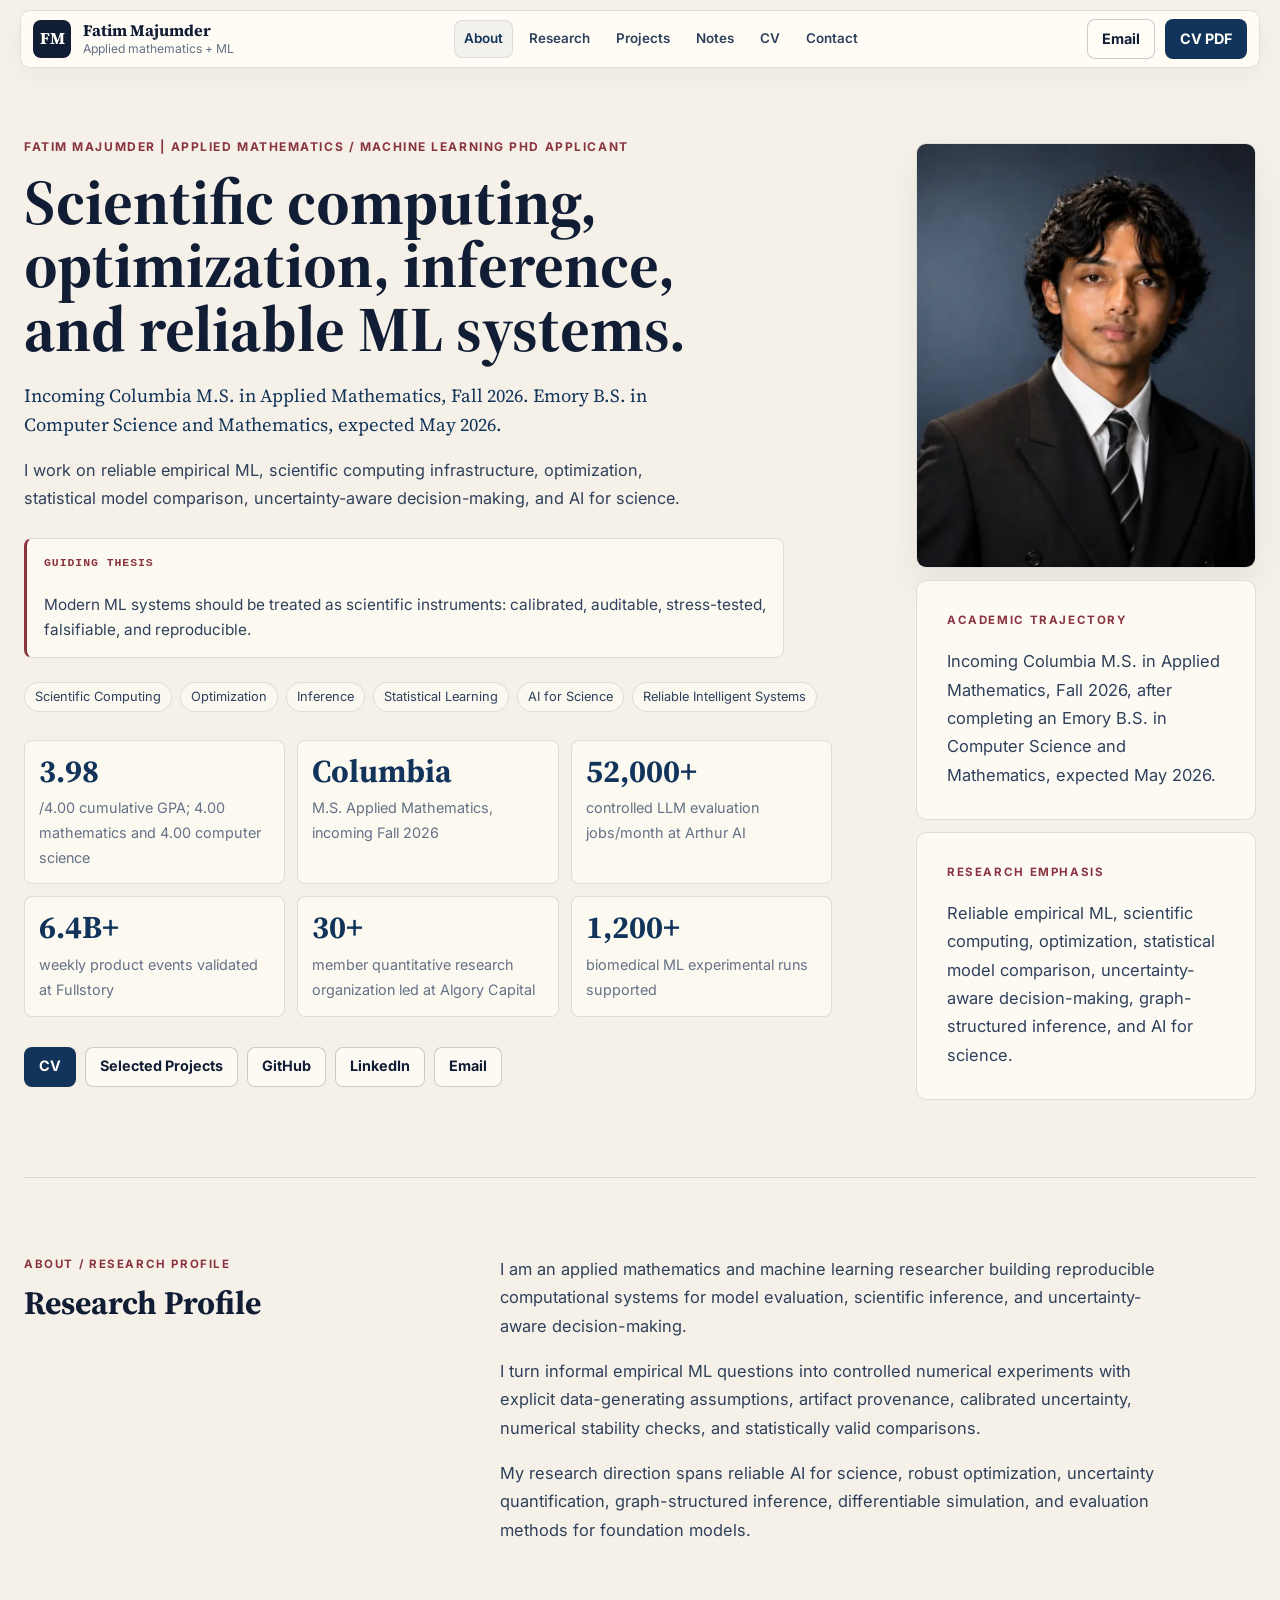
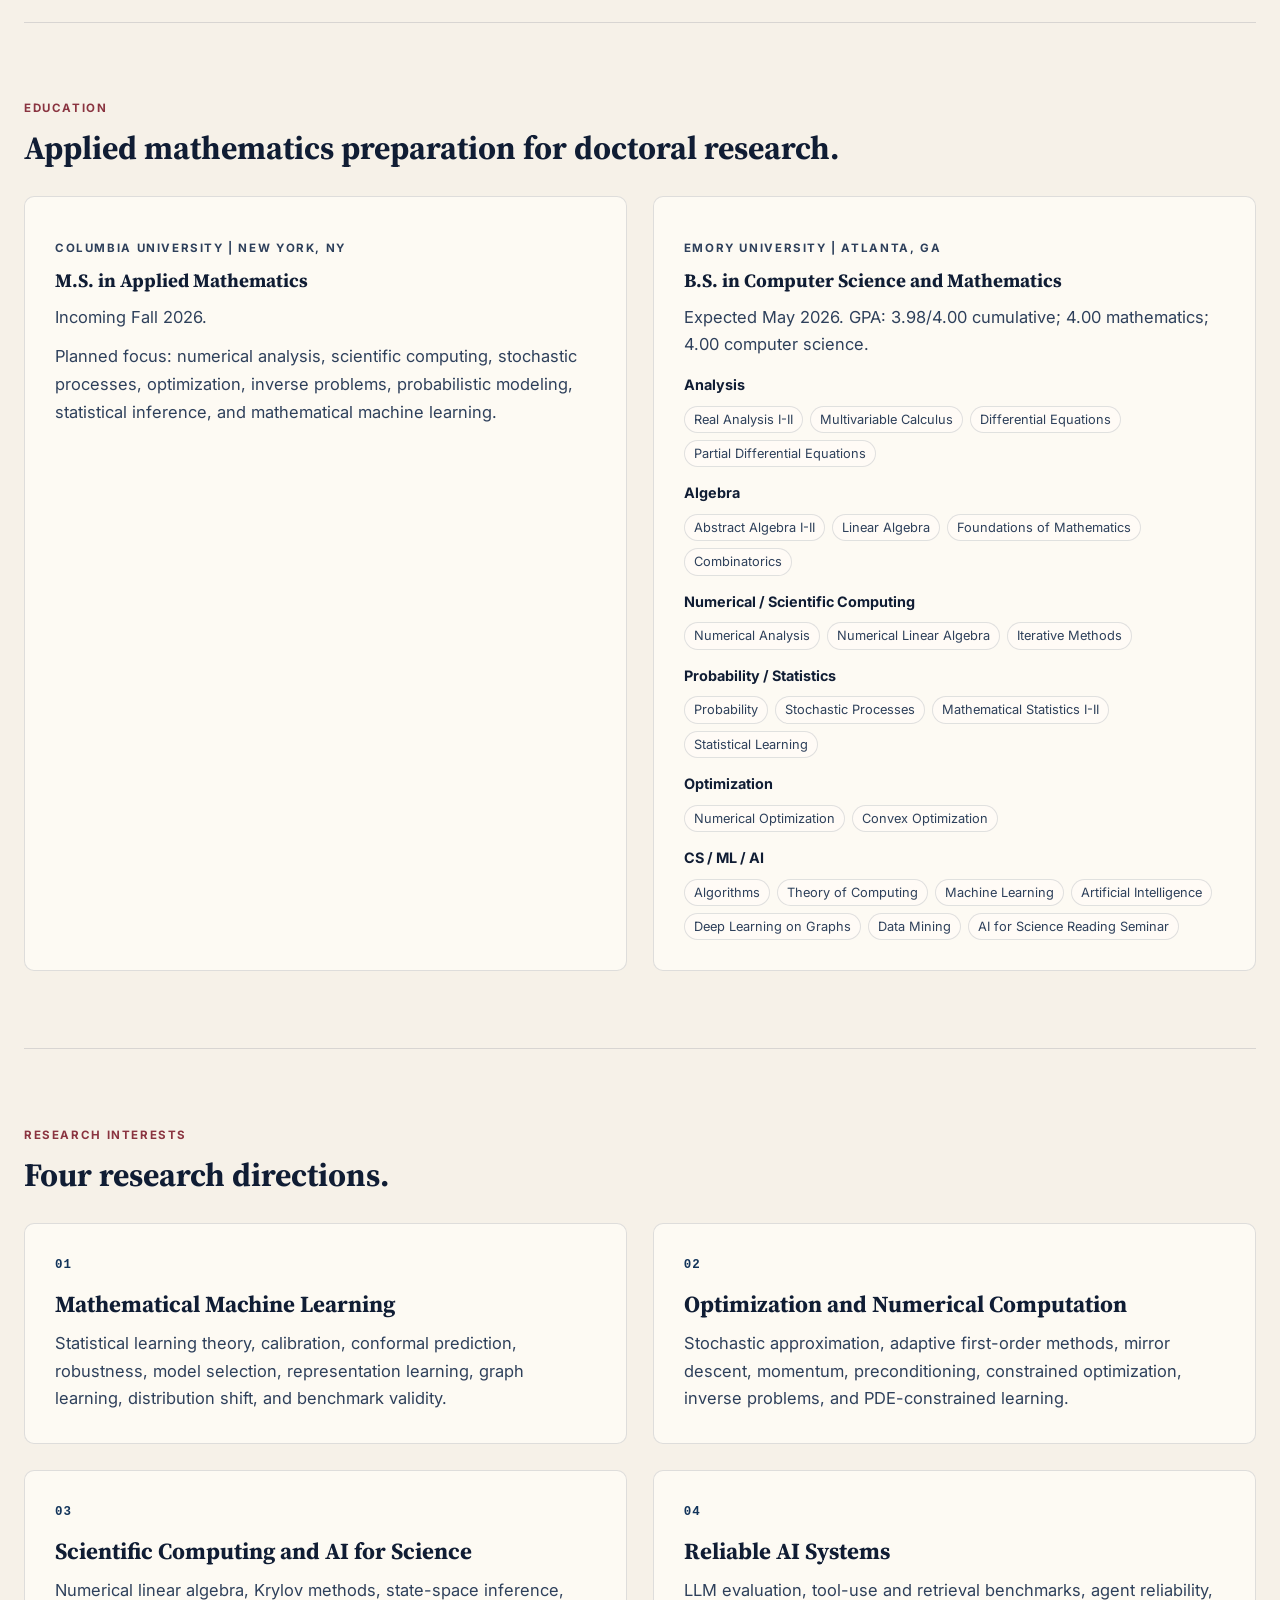
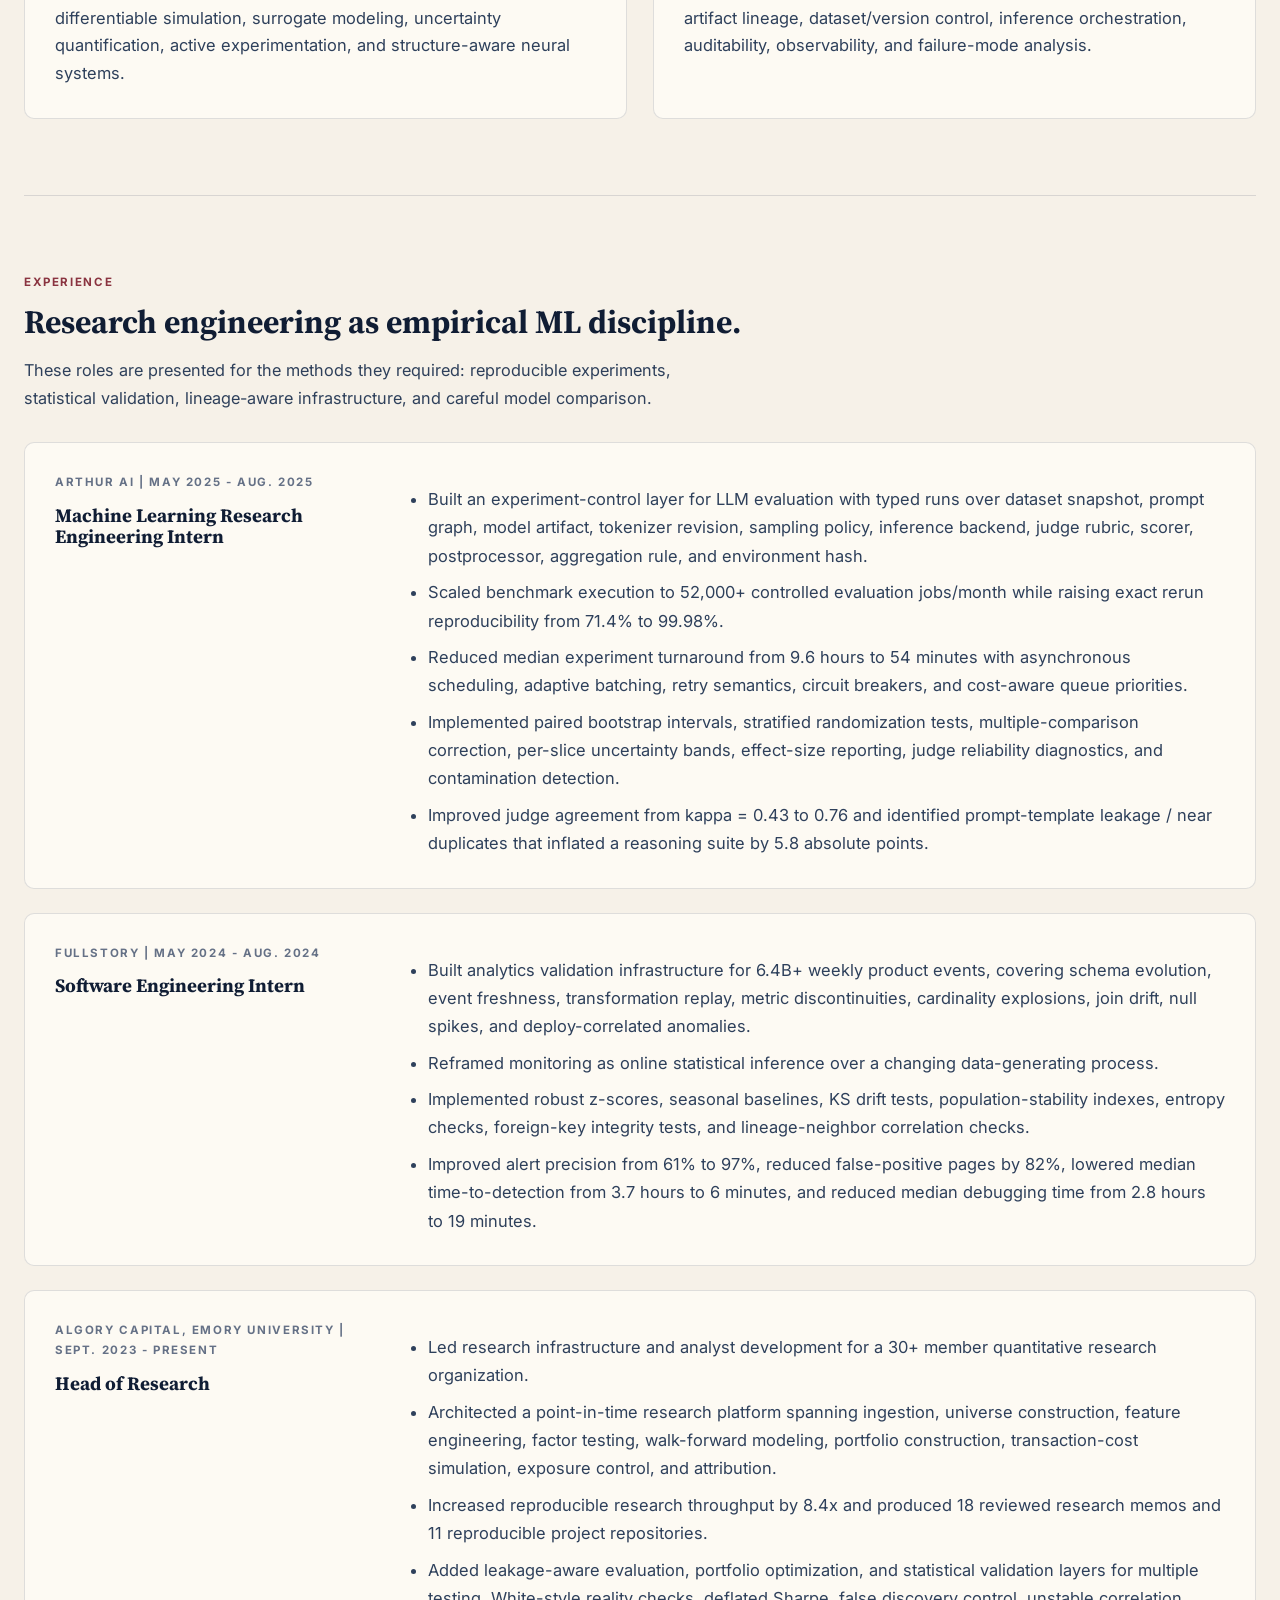
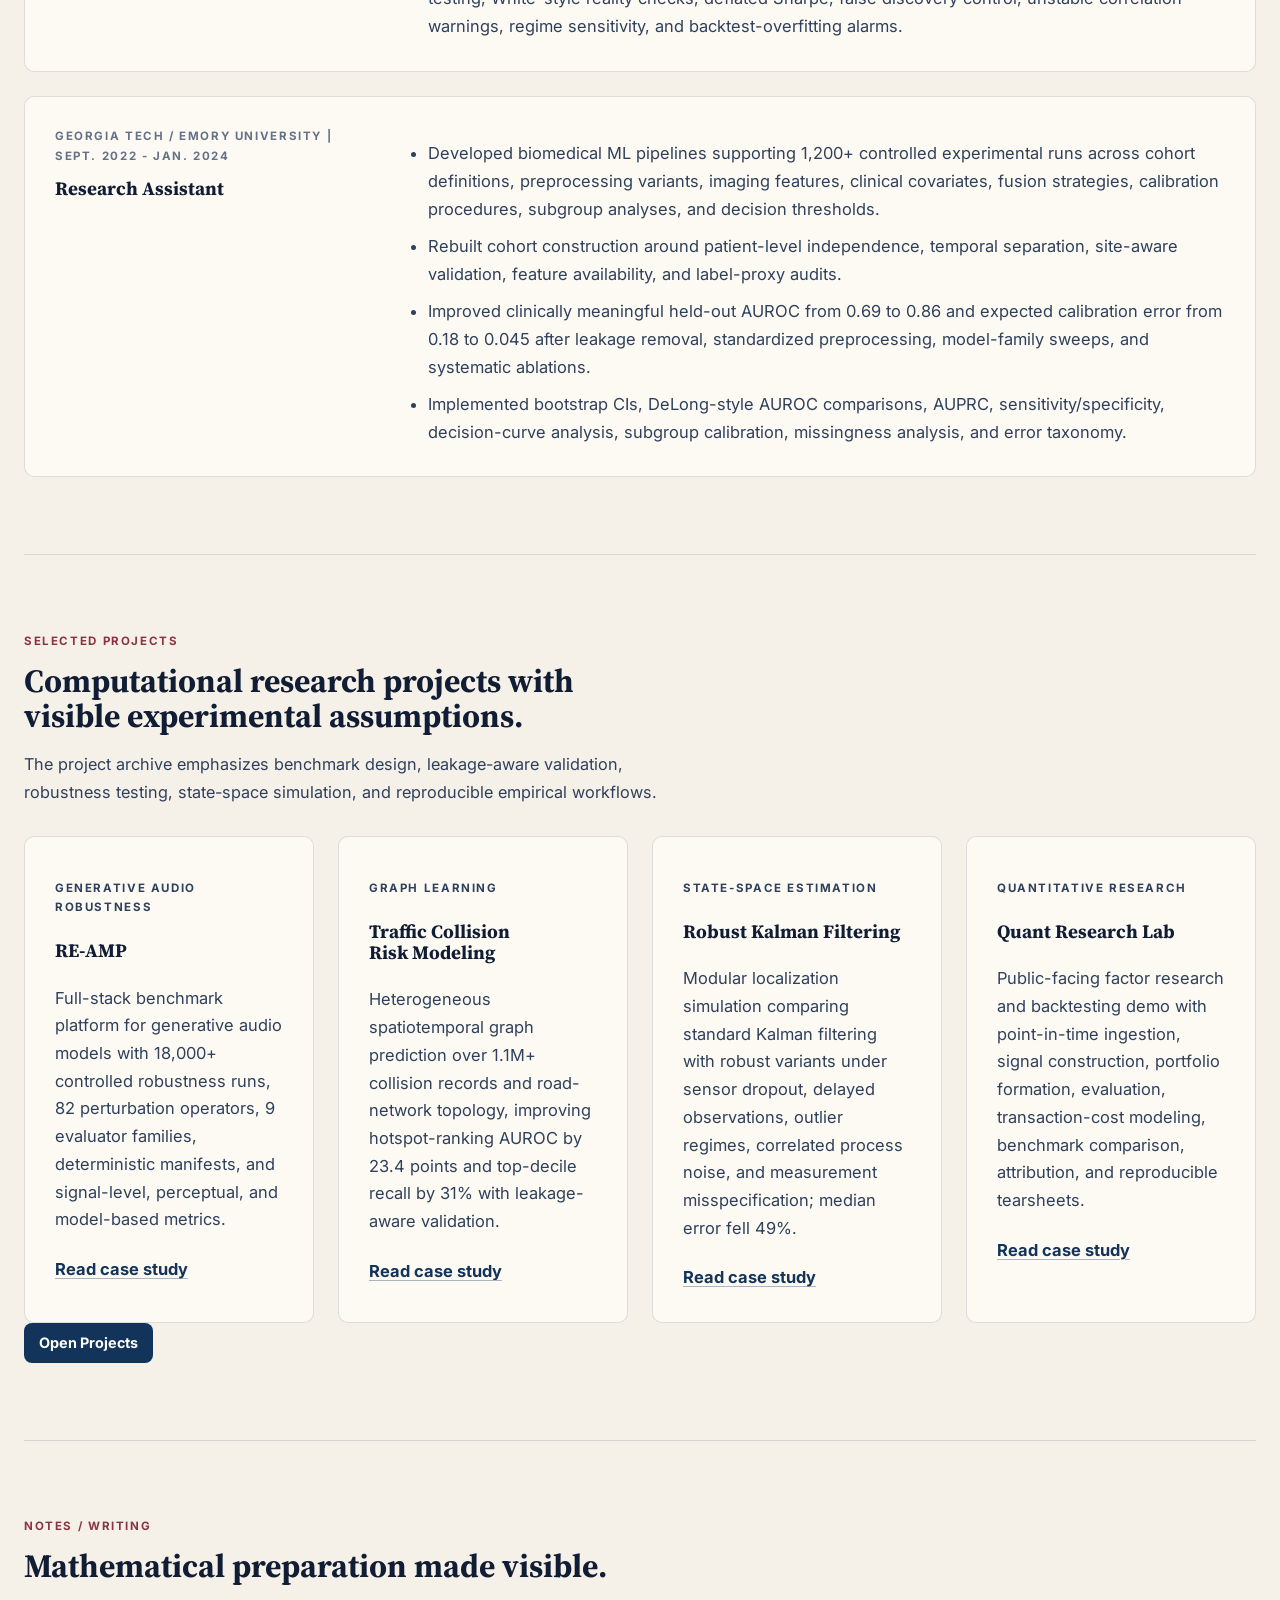
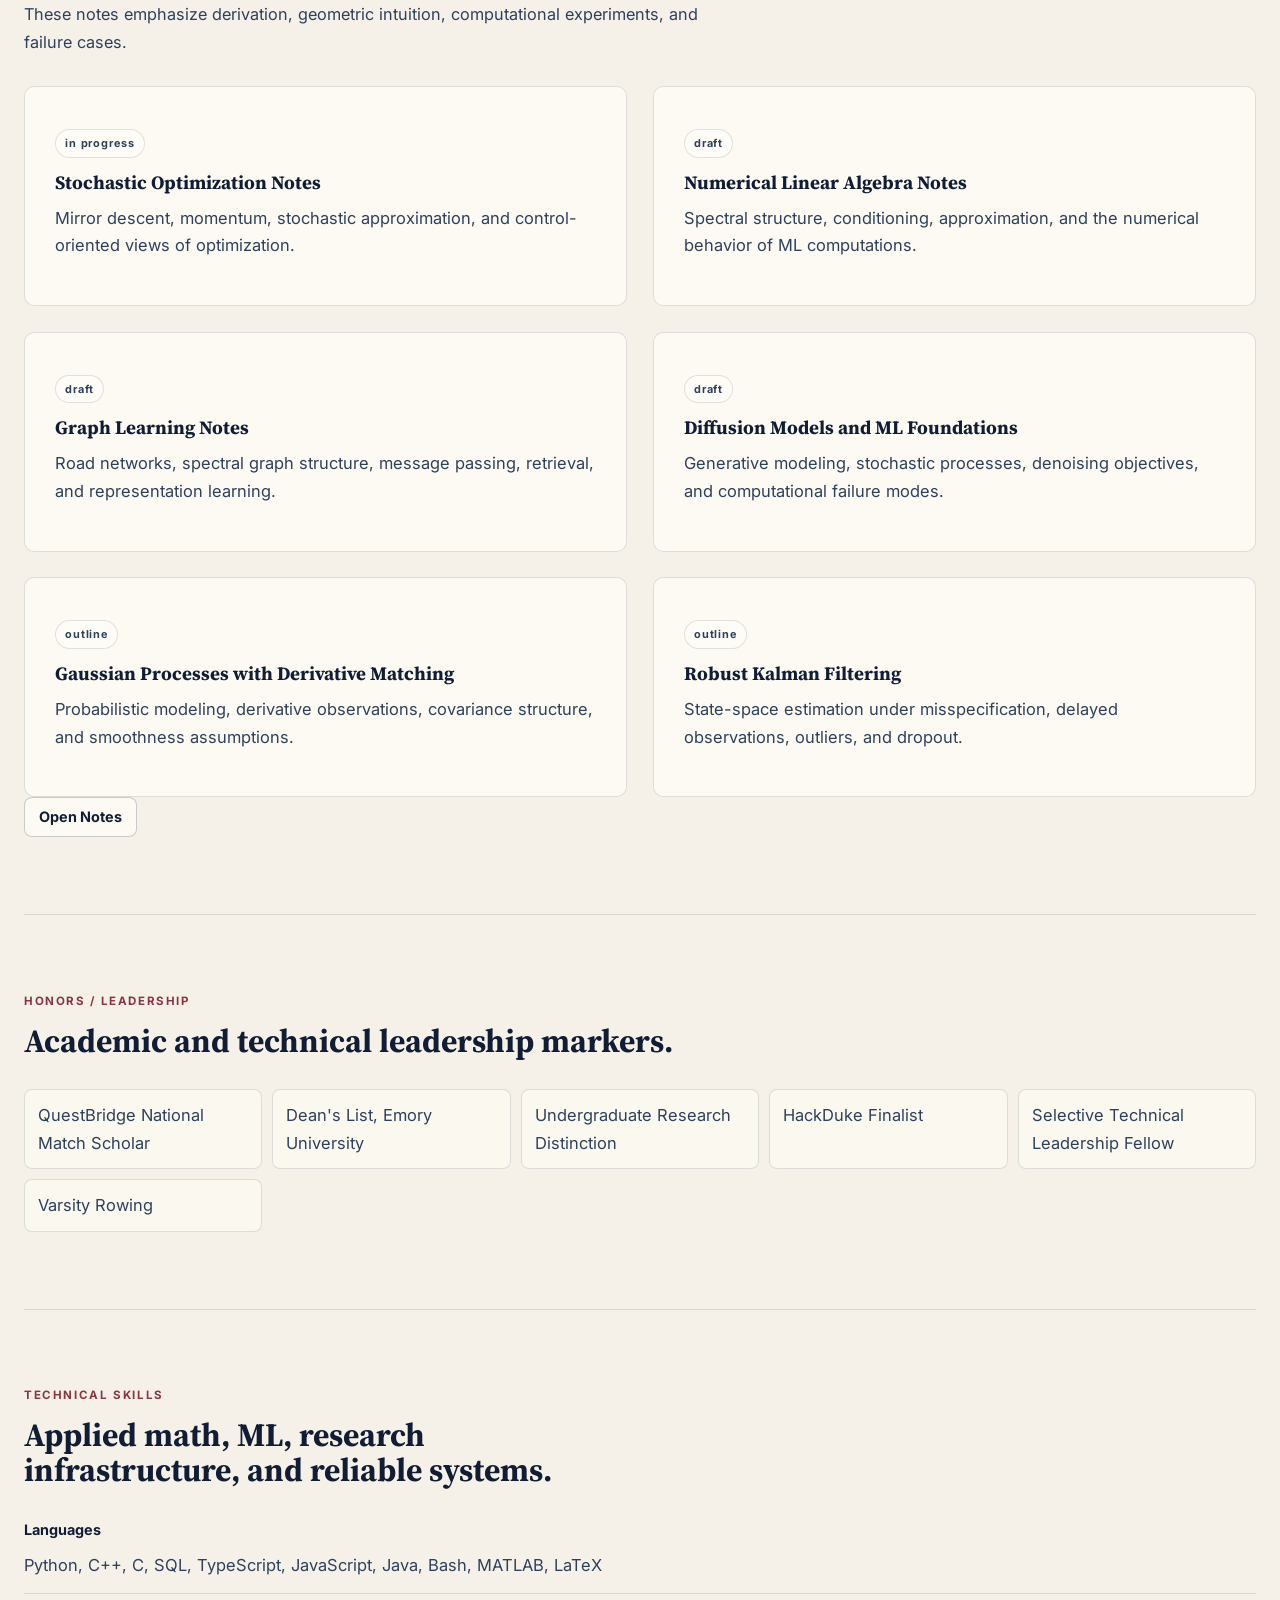
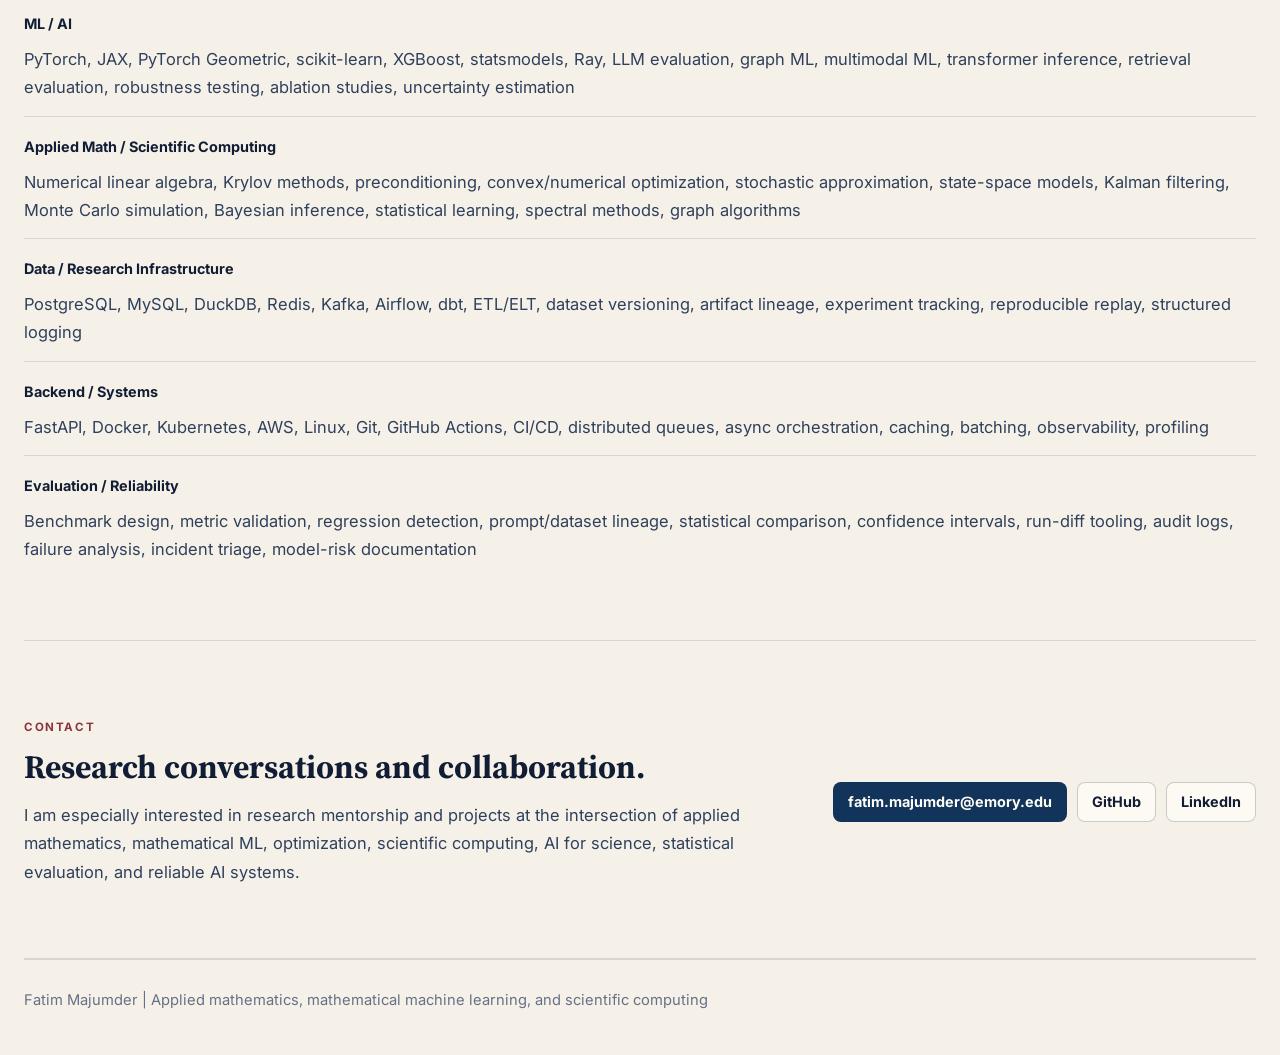
==== commit f606b19f: "done" ====
--- a/index.html
+++ b/index.html
@@ -81,7 +81,7 @@
               {
                 "@type": "CollegeOrUniversity",
                 "name": "Columbia University",
-                "description": "Incoming M.S. in Applied Mathematics, expected start Fall 2026"
+                "description": "Incoming M.S. in Applied Mathematics, Fall 2026"
               },
               {
                 "@type": "CollegeOrUniversity",
@@ -172,11 +172,14 @@
             infrastructure, optimization, statistical model comparison,
             uncertainty-aware decision-making, and AI for science.
           </p>
-          <p class="hero-status">
-            Guiding thesis: modern ML systems should be treated as scientific
-            instruments: calibrated, auditable, stress-tested, falsifiable, and
-            reproducible.
-          </p>
+          <div class="hero-status" role="note" aria-label="Guiding thesis">
+            <p class="theorem-label">Guiding Thesis</p>
+            <p>
+              Modern ML systems should be treated as scientific instruments:
+              calibrated, auditable, stress-tested, falsifiable, and
+              reproducible.
+            </p>
+          </div>
 
           <ul class="interest-list">
             <li>Scientific Computing</li>
@@ -301,7 +304,7 @@
           <article class="education-card">
             <p class="card-kicker">Columbia University | New York, NY</p>
             <h3>M.S. in Applied Mathematics</h3>
-            <p>Incoming, expected start Fall 2026.</p>
+            <p>Incoming Fall 2026.</p>
             <p>
               Planned focus: numerical analysis, scientific computing,
               stochastic processes, optimization, inverse problems,
--- a/styles.css
+++ b/styles.css
@@ -1,23 +1,25 @@
 :root {
-  --page: #f7f4ed;
-  --surface: #fffdf8;
-  --surface-subtle: rgba(255, 253, 248, 0.68);
-  --ink: #10213d;
-  --ink-soft: #35445c;
-  --ink-muted: #5f6b7c;
-  --line: rgba(16, 33, 61, 0.12);
-  --line-strong: rgba(16, 33, 61, 0.2);
+  --page: #f6f1e8;
+  --surface: #fffdf7;
+  --surface-subtle: rgba(255, 253, 247, 0.72);
+  --surface-wash: rgba(255, 253, 247, 0.46);
+  --ink: #101d34;
+  --ink-soft: #2e405b;
+  --ink-muted: #657186;
+  --line: rgba(16, 33, 61, 0.13);
+  --line-strong: rgba(16, 33, 61, 0.22);
   --blue: #225b89;
   --blue-deep: #12345a;
   --green: #3f6b5b;
   --red: #8a3440;
   --gold: #8b6f35;
-  --shadow: 0 12px 30px rgba(16, 33, 61, 0.06);
-  --shadow-card: 0 18px 42px rgba(16, 33, 61, 0.075);
-  --radius-panel: 16px;
-  --radius-card: 14px;
-  --container: 1400px;
-  --measure: 74ch;
+  --shadow: 0 10px 26px rgba(16, 33, 61, 0.055);
+  --shadow-card: 0 16px 36px rgba(16, 33, 61, 0.07);
+  --radius-panel: 10px;
+  --radius-card: 8px;
+  --container: 1320px;
+  --measure: 68ch;
+  --section-y: clamp(58px, 6vw, 92px);
   --serif: "Source Serif 4", Georgia, "Times New Roman", serif;
   --sans: "Inter", -apple-system, BlinkMacSystemFont, "Segoe UI", sans-serif;
   --mono: "SFMono-Regular", Consolas, "Liberation Mono", monospace;
@@ -46,9 +48,10 @@
   color: var(--ink);
   background: var(--page);
   font-family: var(--sans);
-  font-size: 16px;
-  line-height: 1.68;
+  font-size: 16.5px;
+  line-height: 1.72;
   text-rendering: optimizeLegibility;
+  -webkit-font-smoothing: antialiased;
 }
 
 body::before {
@@ -60,13 +63,14 @@
     linear-gradient(var(--line) 1px, transparent 1px),
     linear-gradient(90deg, var(--line) 1px, transparent 1px);
   background-size: 72px 72px;
-  opacity: 0.045;
+  opacity: 0.04;
 }
 
 a {
   color: inherit;
   text-decoration-thickness: 1px;
   text-underline-offset: 0.2em;
+  transition: color 160ms ease, text-decoration-color 160ms ease;
 }
 
 img {
@@ -98,15 +102,19 @@
 
 .site-header {
   position: sticky;
-  top: 12px;
+  top: 10px;
   z-index: 40;
-  width: min(var(--container), calc(100% - 48px));
+  width: min(var(--container), calc(100% - 40px));
   margin: 0 auto;
   border: 1px solid var(--line);
   border-radius: var(--radius-panel);
-  background: rgba(255, 253, 248, 0.88);
-  box-shadow: 0 10px 26px rgba(16, 33, 61, 0.045);
-  backdrop-filter: blur(20px);
+  background: rgba(255, 253, 247, 0.91);
+  box-shadow: 0 8px 22px rgba(16, 33, 61, 0.04);
+  backdrop-filter: blur(18px);
+}
+
+body.is-scrolled .site-header {
+  box-shadow: 0 14px 32px rgba(16, 33, 61, 0.075);
 }
 
 .site-header-inner {
@@ -114,11 +122,11 @@
   z-index: 1;
   display: grid;
   grid-template-columns: auto 1fr auto;
-  gap: 18px;
+  gap: 16px;
   align-items: center;
   width: 100%;
   margin: 0 auto;
-  padding: 10px 14px;
+  padding: 8px 12px;
 }
 
 .site-header-inner > * {
@@ -137,11 +145,11 @@
   display: inline-flex;
   align-items: center;
   justify-content: center;
-  width: 42px;
-  height: 42px;
+  width: 38px;
+  height: 38px;
   flex: 0 0 auto;
   border: 1px solid var(--line-strong);
-  border-radius: 9px;
+  border-radius: 8px;
   color: var(--surface);
   background: var(--ink);
   font-family: var(--serif);
@@ -155,13 +163,13 @@
 
 .brand-copy strong {
   font-family: var(--serif);
-  font-size: 1.02rem;
+  font-size: 1rem;
   line-height: 1.1;
 }
 
 .brand-copy span {
   color: var(--ink-muted);
-  font-size: 0.78rem;
+  font-size: 0.76rem;
   line-height: 1.25;
 }
 
@@ -180,13 +188,14 @@
 }
 
 .nav-link {
-  border-radius: 9px;
-  padding: 7px 10px;
-  color: var(--ink-soft);
-  font-size: 0.88rem;
+  border: 1px solid transparent;
+  border-radius: 8px;
+  padding: 6px 9px;
+  color: var(--ink-soft);
+  font-size: 0.84rem;
   font-weight: 600;
   text-decoration: none;
-  transition: color 160ms ease, background-color 160ms ease;
+  transition: color 160ms ease, background-color 160ms ease, border-color 160ms ease;
 }
 
 .nav-link:hover,
@@ -199,7 +208,8 @@
 body[data-page="contact"] .nav-link[data-nav="contact"],
 .nav-link.is-active {
   color: var(--blue-deep);
-  background: rgba(18, 52, 90, 0.08);
+  border-color: rgba(18, 52, 90, 0.1);
+  background: rgba(18, 52, 90, 0.055);
 }
 
 .header-actions,
@@ -219,11 +229,11 @@
   display: inline-flex;
   align-items: center;
   justify-content: center;
-  min-height: 43px;
+  min-height: 40px;
   border: 1px solid var(--line-strong);
-  border-radius: 9px;
-  padding: 10px 15px;
-  font-size: 0.92rem;
+  border-radius: 8px;
+  padding: 9px 14px;
+  font-size: 0.9rem;
   font-weight: 700;
   line-height: 1.15;
   text-align: center;
@@ -232,18 +242,19 @@
 }
 
 .button-primary {
-  border-color: var(--blue-deep);
+  border-color: rgba(18, 52, 90, 0.94);
   color: var(--surface);
   background: var(--blue-deep);
 }
 
 .button-secondary {
   color: var(--ink);
-  background: rgba(255, 253, 248, 0.86);
+  background: rgba(255, 253, 247, 0.78);
 }
 
 .button:hover {
-  box-shadow: var(--shadow-card);
+  border-color: rgba(18, 52, 90, 0.32);
+  box-shadow: var(--shadow);
   transform: translateY(-1px);
 }
 
@@ -262,25 +273,25 @@
 }
 
 .section {
-  padding: clamp(48px, 4.8vw, 72px) 0;
+  padding: var(--section-y) 0;
   border-top: 1px solid var(--line);
 }
 
 .hero,
 .page-hero {
   display: grid;
-  grid-template-columns: minmax(0, 1.52fr) minmax(290px, 0.48fr);
-  gap: clamp(34px, 4.6vw, 62px);
+  grid-template-columns: minmax(0, 1fr) minmax(300px, 360px);
+  gap: clamp(42px, 5vw, 76px);
   align-items: start;
-  padding-top: clamp(48px, 5vw, 66px);
-  padding-bottom: clamp(46px, 5vw, 66px);
+  padding-top: clamp(62px, 6.2vw, 92px);
+  padding-bottom: clamp(58px, 6vw, 86px);
   border-top: 0;
 }
 
 .page-hero {
   align-items: start;
-  padding-top: clamp(38px, 4vw, 54px);
-  padding-bottom: clamp(38px, 4vw, 54px);
+  padding-top: clamp(48px, 5vw, 68px);
+  padding-bottom: clamp(44px, 5vw, 66px);
 }
 
 .hero-copy,
@@ -288,7 +299,7 @@
 .section-copy,
 .statement-copy {
   min-width: 0;
-  max-width: 900px;
+  max-width: 910px;
 }
 
 .eyebrow,
@@ -299,9 +310,9 @@
 .page-meta {
   margin: 0 0 12px;
   color: var(--red);
-  font-size: 0.76rem;
+  font-size: 0.72rem;
   font-weight: 700;
-  letter-spacing: 0.12em;
+  letter-spacing: 0.14em;
   text-transform: uppercase;
 }
 
@@ -316,19 +327,19 @@
 }
 
 h1 {
-  max-width: 1040px;
-  font-size: clamp(3.12rem, 4.55vw, 4.45rem);
-  line-height: 1.02;
+  max-width: 980px;
+  font-size: clamp(3.35rem, 5vw, 4.85rem);
+  line-height: 0.99;
 }
 
 h2 {
   max-width: 980px;
-  font-size: clamp(1.86rem, 2.7vw, 2.82rem);
-  line-height: 1.08;
+  font-size: clamp(1.9rem, 2.55vw, 2.75rem);
+  line-height: 1.07;
 }
 
 h3 {
-  font-size: 1.22rem;
+  font-size: 1.18rem;
 }
 
 p {
@@ -341,43 +352,54 @@
 }
 
 .hero-deck {
-  max-width: 720px;
-  margin-top: 20px;
+  max-width: 680px;
+  margin-top: 22px;
   color: var(--blue-deep);
   font-family: var(--serif);
-  font-size: clamp(1.07rem, 1.6vw, 1.24rem);
-  line-height: 1.5;
+  font-size: clamp(1.1rem, 1.45vw, 1.28rem);
+  line-height: 1.55;
 }
 
 .hero-summary,
 .page-hero-summary,
 .section-intro {
   max-width: var(--measure);
-  margin-top: 18px;
-  color: var(--ink-soft);
-  font-size: 1.06rem;
-  line-height: 1.7;
+  margin-top: 16px;
+  color: var(--ink-soft);
+  font-size: 1.02rem;
+  line-height: 1.72;
 }
 
 .hero-status {
-  display: block;
+  display: grid;
+  gap: 5px;
   max-width: 760px;
-  margin-top: 24px;
+  margin-top: 26px;
   border: 1px solid var(--line);
-  border-left: 3px solid var(--blue);
+  border-left: 3px solid var(--red);
   border-radius: var(--radius-card);
-  padding: 14px 16px;
-  color: var(--ink-soft);
-  background: rgba(255, 253, 248, 0.58);
-  font-size: 0.98rem;
-  font-weight: 600;
+  padding: 15px 17px;
+  color: var(--ink-soft);
+  background: rgba(255, 253, 247, 0.62);
+  font-size: 0.96rem;
   line-height: 1.6;
 }
 
+.theorem-label {
+  margin: 0;
+  color: var(--red);
+  font-family: var(--mono);
+  font-size: 0.72rem;
+  font-weight: 700;
+  letter-spacing: 0.08em;
+  text-transform: uppercase;
+}
+
 .hero .eyebrow {
-  font-size: 0.86rem;
-  letter-spacing: 0.04em;
-  text-transform: none;
+  max-width: 760px;
+  font-size: 0.75rem;
+  letter-spacing: 0.13em;
+  text-transform: uppercase;
 }
 
 .interest-list,
@@ -387,7 +409,7 @@
 .hero-role-list {
   display: flex;
   flex-wrap: wrap;
-  gap: 7px;
+  gap: 8px;
   margin: 24px 0 0;
   padding: 0;
   list-style: none;
@@ -403,14 +425,14 @@
   border-radius: 999px;
   padding: 5px 10px;
   color: var(--ink-soft);
-  background: rgba(255, 253, 248, 0.58);
-  font-size: 0.84rem;
+  background: rgba(255, 253, 247, 0.58);
+  font-size: 0.8rem;
   line-height: 1.35;
 }
 
 .hero-actions,
 .page-actions {
-  margin-top: 28px;
+  margin-top: 30px;
 }
 
 .hero-actions {
@@ -421,13 +443,13 @@
 .hero-rail,
 .page-hero-rail {
   display: grid;
-  gap: 14px;
+  gap: 12px;
   justify-items: end;
-  padding-top: 8px;
+  padding-top: 6px;
 }
 
 .hero-portrait {
-  width: min(100%, 340px);
+  width: min(100%, 350px);
   margin: 0;
 }
 
@@ -462,7 +484,7 @@
 .writing-card {
   border: 1px solid var(--line);
   border-radius: var(--radius-panel);
-  background: rgba(255, 253, 248, 0.72);
+  background: rgba(255, 253, 247, 0.74);
   box-shadow: none;
   transition: transform 160ms ease, border-color 160ms ease, background-color 160ms ease, box-shadow 160ms ease;
 }
@@ -482,7 +504,7 @@
 .experience-card,
 .project-card,
 .writing-card {
-  padding: clamp(24px, 3vw, 32px);
+  padding: clamp(22px, 2.6vw, 30px);
 }
 
 .hero-rail .rail-block,
@@ -499,7 +521,7 @@
 
 .section-heading {
   max-width: 900px;
-  margin-bottom: 24px;
+  margin-bottom: 30px;
 }
 
 .section-heading-compact {
@@ -508,16 +530,16 @@
 
 .split-section {
   display: grid;
-  grid-template-columns: minmax(260px, 0.8fr) minmax(0, 1.2fr);
+  grid-template-columns: minmax(260px, 0.72fr) minmax(0, 1.28fr);
   gap: clamp(30px, 4vw, 54px);
-  align-items: center;
+  align-items: start;
 }
 
 .section-copy {
   max-width: var(--measure);
   color: var(--ink-soft);
-  font-size: 1.06rem;
-  line-height: 1.7;
+  font-size: 1.03rem;
+  line-height: 1.74;
 }
 .transition-card {
   border-top: 1px solid var(--line);
@@ -555,7 +577,7 @@
 .case-study-grid {
   display: grid;
   grid-template-columns: repeat(2, minmax(0, 1fr));
-  gap: clamp(18px, 2vw, 24px);
+  gap: clamp(18px, 2vw, 26px);
 }
 
 .education-card p,
@@ -574,7 +596,7 @@
 .experience-list,
 .story-grid-case {
   display: grid;
-  gap: 22px;
+  gap: 24px;
 }
 
 .project-detail-list,
@@ -588,7 +610,7 @@
 
 .project-preview {
   display: grid;
-  gap: 12px;
+  gap: 11px;
   align-content: start;
 }
 
@@ -596,9 +618,9 @@
 .note-card:hover,
 .theme-card:hover,
 .contact-panel:hover {
-  transform: translateY(-2px);
+  transform: translateY(-1px);
   border-color: rgba(18, 52, 90, 0.2);
-  background: rgba(255, 253, 248, 0.9);
+  background: rgba(255, 253, 247, 0.9);
   box-shadow: var(--shadow);
 }
 
@@ -610,11 +632,13 @@
 .text-link {
   color: var(--blue-deep);
   font-weight: 700;
-  transition: color 160ms ease;
+  text-decoration-color: rgba(18, 52, 90, 0.35);
+  transition: color 160ms ease, text-decoration-color 160ms ease;
 }
 
 .text-link:hover {
   color: var(--red);
+  text-decoration-color: rgba(138, 52, 64, 0.65);
 }
 
 .contact-band {
@@ -641,7 +665,7 @@
 
 .page-hero h1 {
   max-width: 1040px;
-  font-size: clamp(2.42rem, 3.55vw, 3.45rem);
+  font-size: clamp(2.48rem, 3.55vw, 3.55rem);
   line-height: 1.05;
 }
 
@@ -671,12 +695,13 @@
 }
 
 .statement-copy {
-  border-left: 3px solid var(--blue);
-  padding-left: 22px;
+  border-top: 1px solid var(--line);
+  border-bottom: 1px solid var(--line);
+  padding: 24px 0;
   color: var(--ink-soft);
   font-family: var(--serif);
   font-size: clamp(1.16rem, 2vw, 1.28rem);
-  line-height: 1.6;
+  line-height: 1.64;
 }
 
 .interest-cloud {
@@ -689,15 +714,15 @@
 
 .research-direction-grid .theme-card {
   position: relative;
-  min-height: 220px;
-  padding-top: 28px;
+  min-height: 0;
+  padding-top: 24px;
 }
 
 .research-direction-grid .theme-card::before {
   counter-increment: research-direction;
   content: "0" counter(research-direction);
   display: inline-block;
-  margin-bottom: 18px;
+  margin-bottom: 16px;
   color: var(--blue-deep);
   font-family: var(--mono);
   font-size: 0.78rem;
@@ -709,6 +734,45 @@
   font-size: clamp(1.24rem, 1.8vw, 1.45rem);
 }
 
+.research-card-thesis {
+  margin-top: 10px;
+  color: var(--ink-soft);
+  font-family: var(--serif);
+  font-size: 1.06rem;
+  line-height: 1.5;
+}
+
+.research-tags,
+.project-meta-list,
+.cv-toc {
+  display: flex;
+  flex-wrap: wrap;
+  gap: 8px;
+  margin: 18px 0 0;
+  padding: 0;
+  list-style: none;
+}
+
+.research-tags li,
+.project-meta-list li,
+.cv-toc a {
+  border: 1px solid var(--line);
+  border-radius: 999px;
+  padding: 5px 10px;
+  color: var(--ink-soft);
+  background: var(--surface-wash);
+  font-size: 0.78rem;
+  line-height: 1.35;
+  text-decoration: none;
+}
+
+.cv-toc a:hover,
+.research-tags li:hover,
+.project-meta-list li:hover {
+  border-color: rgba(18, 52, 90, 0.24);
+  color: var(--blue-deep);
+}
+
 .question-item {
   display: grid;
   grid-template-columns: minmax(220px, 0.7fr) minmax(0, 1.3fr);
@@ -725,14 +789,20 @@
 
 .project-detail {
   display: grid;
-  grid-template-columns: minmax(250px, 0.64fr) minmax(0, 1.36fr);
-  gap: clamp(22px, 3vw, 36px);
-  padding: clamp(26px, 3vw, 36px);
+  grid-template-columns: minmax(260px, 0.58fr) minmax(0, 1.42fr);
+  gap: clamp(24px, 3.4vw, 44px);
+  padding: clamp(28px, 3.2vw, 40px);
   scroll-margin-top: 120px;
 }
 
+.project-detail-heading {
+  align-self: start;
+  display: grid;
+  gap: 12px;
+}
+
 .project-detail-heading h2 {
-  margin-top: 4px;
+  margin-top: 0;
   font-size: clamp(1.7rem, 2.35vw, 2.2rem);
   line-height: 1.08;
 }
@@ -745,21 +815,23 @@
 
 .project-facts {
   display: grid;
-  gap: 12px;
+  gap: 0;
   margin: 0;
 }
 
 .project-facts div {
+  display: grid;
+  grid-template-columns: minmax(150px, 0.36fr) minmax(0, 1fr);
+  gap: 18px;
   border-bottom: 1px solid var(--line);
-  padding-bottom: 14px;
+  padding: 13px 0;
 }
 
 .project-facts div:first-child {
-  border: 1px solid var(--line);
-  border-left: 3px solid var(--blue);
-  border-radius: var(--radius-card);
-  padding: 13px 14px;
-  background: rgba(255, 253, 248, 0.58);
+  border-top: 1px solid var(--line);
+  border-left: 0;
+  border-radius: 0;
+  background: transparent;
 }
 
 .project-facts div:last-child {
@@ -768,7 +840,7 @@
 }
 
 .project-facts dt {
-  margin-bottom: 5px;
+  margin-bottom: 0;
   color: var(--red);
   font-size: 0.72rem;
   font-weight: 700;
@@ -787,12 +859,12 @@
 
 .notes-grid {
   grid-template-columns: repeat(auto-fit, minmax(300px, 1fr));
-  gap: clamp(16px, 2vw, 22px);
+  gap: clamp(18px, 2vw, 24px);
 }
 
 .note-card {
   display: flex;
-  min-height: 200px;
+  min-height: 220px;
   flex-direction: column;
 }
 
@@ -808,7 +880,7 @@
   margin-bottom: 14px;
   border: 1px solid var(--line);
   border-radius: 999px;
-  padding: 4px 8px;
+  padding: 4px 9px;
   color: var(--blue-deep);
   background: rgba(255, 253, 248, 0.62);
   font-size: 0.68rem;
@@ -830,7 +902,7 @@
 .coursework-groups {
   display: grid;
   gap: 14px;
-  margin-top: 12px;
+  margin-top: 14px;
 }
 
 .coursework-group {
@@ -858,8 +930,8 @@
   border-radius: 999px;
   padding: 4px 9px;
   color: var(--ink-soft);
-  background: rgba(255, 253, 248, 0.72);
-  font-size: 0.84rem;
+  background: rgba(255, 253, 247, 0.72);
+  font-size: 0.8rem;
   line-height: 1.35;
 }
 
@@ -883,8 +955,8 @@
 
 .cv-section {
   display: grid;
-  gap: 18px;
-  max-width: 1040px;
+  gap: 20px;
+  max-width: 1080px;
 }
 
 .cv-section h2 {
@@ -895,9 +967,21 @@
 
 .cv-entry {
   display: grid;
-  gap: 8px;
-  padding: 8px 0 18px;
+  gap: 10px;
+  padding: 10px 0 20px;
   border-bottom: 1px solid var(--line);
+}
+
+.cv-entry-header {
+  display: grid;
+  grid-template-columns: minmax(0, 1fr) auto;
+  gap: 14px;
+  align-items: baseline;
+}
+
+.cv-entry-header p {
+  margin-top: 0;
+  color: var(--ink-muted);
 }
 
 .cv-entry:last-child {
@@ -940,7 +1024,7 @@
   border: 1px solid var(--line);
   border-radius: var(--radius-card);
   padding: 11px 13px;
-  background: rgba(255, 253, 248, 0.58);
+  background: rgba(255, 253, 247, 0.58);
 }
 
 .archive-list li + li {
@@ -955,6 +1039,10 @@
   display: grid;
   align-content: start;
   gap: 14px;
+}
+
+.contact-panel h2 {
+  font-size: clamp(1.45rem, 2vw, 1.82rem);
 }
 
 .contact-panel p {
@@ -1059,6 +1147,11 @@
   list-style: none;
 }
 
+.metric-card {
+  display: grid;
+  gap: 8px;
+}
+
 .metric-card p:not(.detail-label):not(.metric-value),
 .proof-card p:not(.proof-value) {
   color: var(--ink-soft);
@@ -1069,7 +1162,7 @@
 }
 
 .story-grid-case .content-card:nth-child(5) {
-  grid-column: 1 / -1;
+  grid-column: auto;
 }
 
 .boundary-card {
@@ -1083,32 +1176,31 @@
 
 .hero-proof-list {
   display: grid;
-  gap: 16px;
+  gap: 12px;
   margin: 0;
   padding: 0;
   list-style: none;
 }
 
 .hero-proof-strip {
-  grid-template-columns: repeat(2, minmax(0, 1fr));
-  margin-top: 24px;
+  grid-template-columns: repeat(3, minmax(0, 1fr));
+  margin-top: 28px;
 }
 
 .hero-proof-item {
   display: grid;
-  grid-template-columns: 110px 1fr;
-  gap: 14px;
-  align-items: baseline;
+  gap: 8px;
+  align-content: start;
   border: 1px solid var(--line);
   border-radius: var(--radius-card);
-  padding: 12px 14px;
-  background: rgba(255, 253, 248, 0.58);
+  padding: 14px 14px 13px;
+  background: rgba(255, 253, 247, 0.62);
 }
 
 .experience-card {
   display: grid;
-  grid-template-columns: minmax(220px, 0.7fr) minmax(0, 1.3fr);
-  gap: 28px;
+  grid-template-columns: minmax(230px, 0.56fr) minmax(0, 1.44fr);
+  gap: clamp(22px, 3vw, 36px);
 }
 
 .experience-meta p {
@@ -1160,7 +1252,8 @@
 
   .contact-layout,
   .metric-grid,
-  .proof-grid {
+  .proof-grid,
+  .hero-proof-strip {
     grid-template-columns: 1fr;
   }
 
@@ -1285,10 +1378,6 @@
   .card-compact-grid,
   .card-detail-grid {
     grid-template-columns: 1fr;
-  }
-
-  .story-grid-case .content-card:nth-child(5) {
-    grid-column: auto;
   }
 
   .project-detail,
@@ -1333,6 +1422,11 @@
   .hero-proof-strip {
     grid-template-columns: 1fr;
   }
+
+  .project-facts div,
+  .cv-entry-header {
+    grid-template-columns: 1fr;
+  }
 }
 
 @media (prefers-reduced-motion: reduce) {
